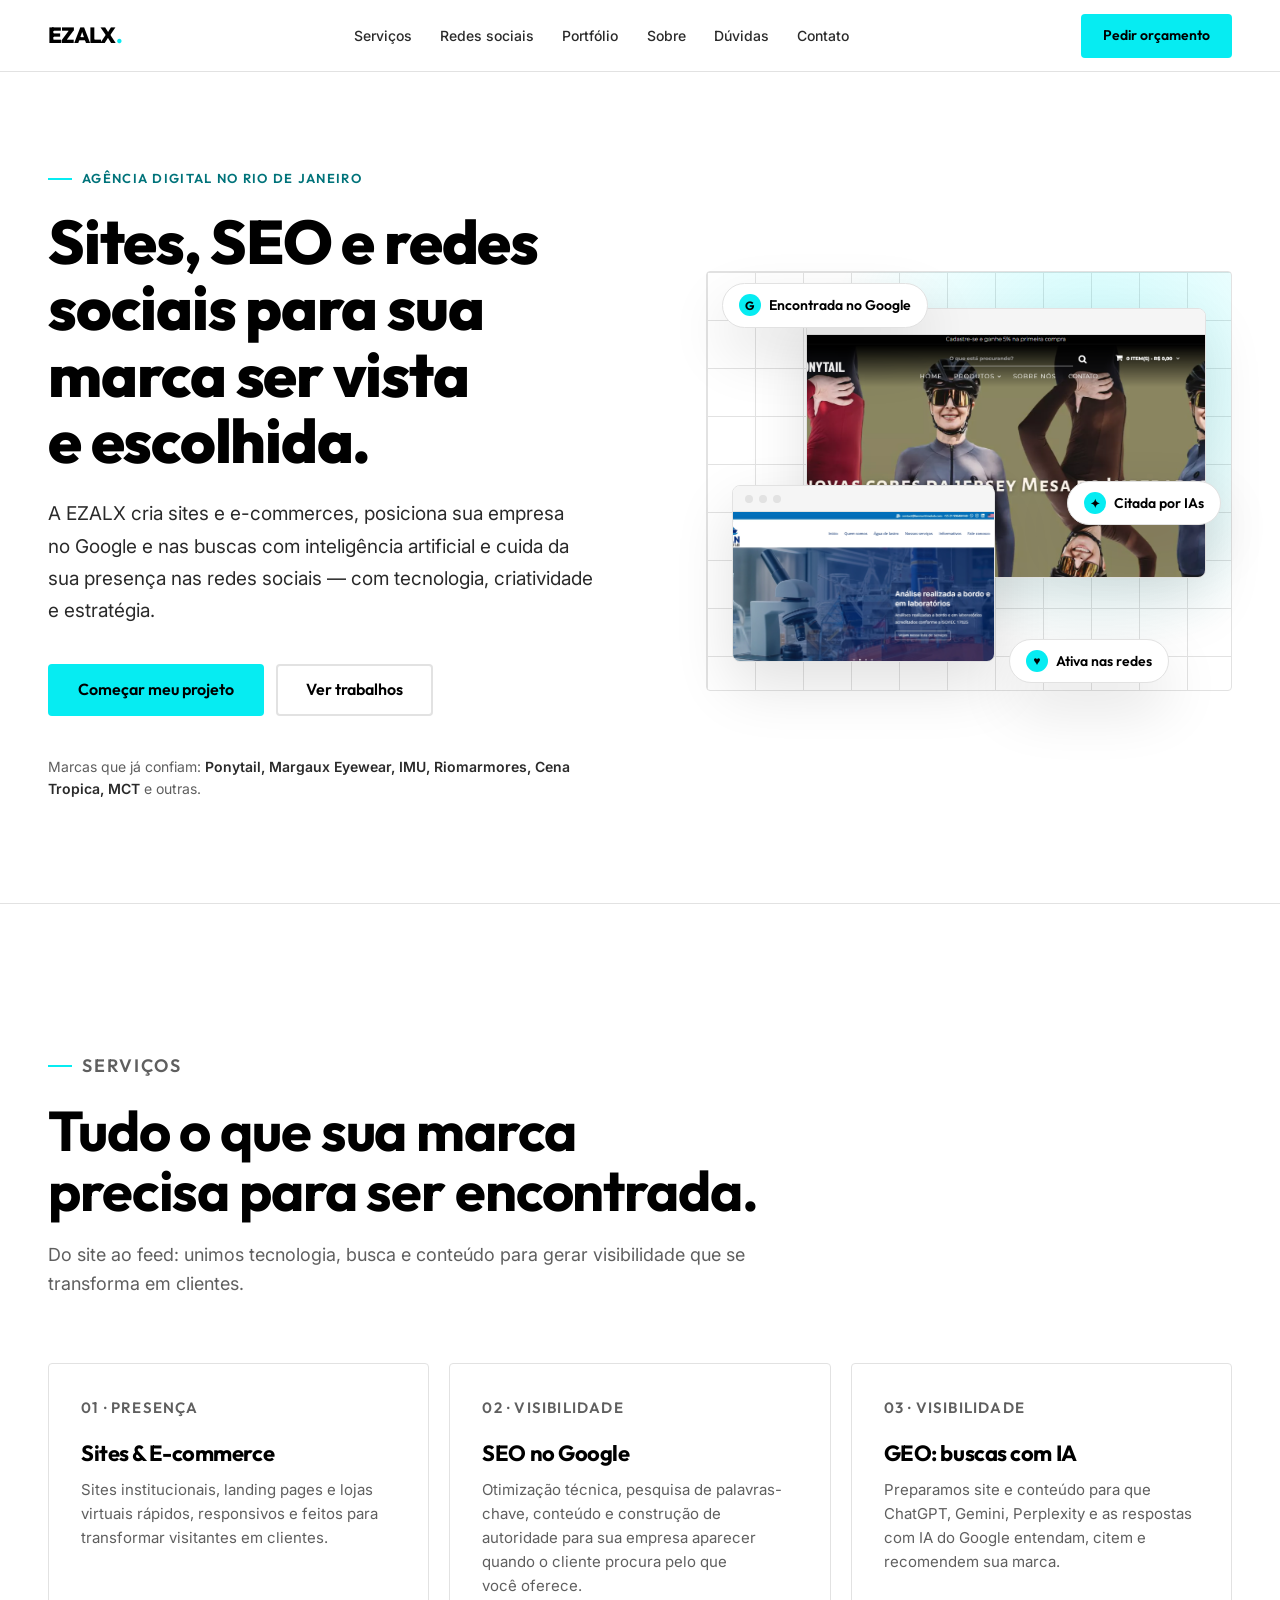
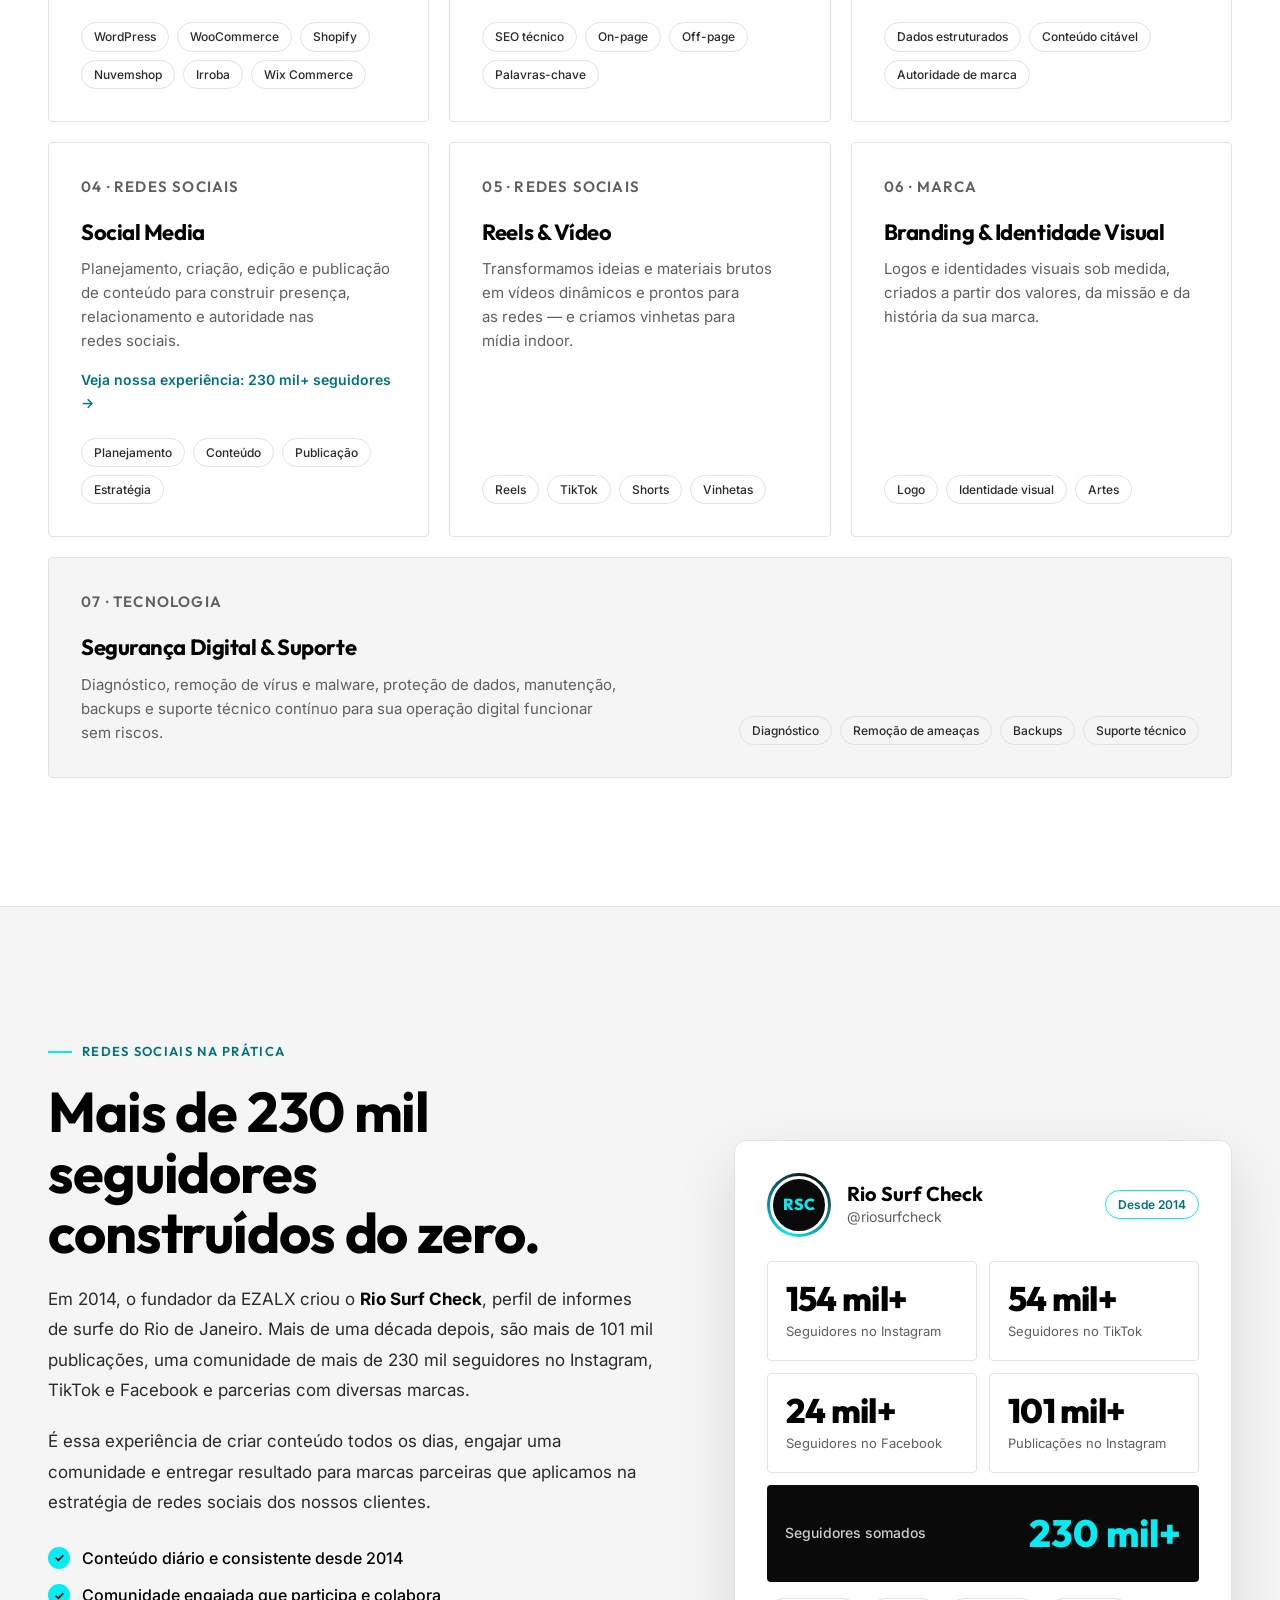
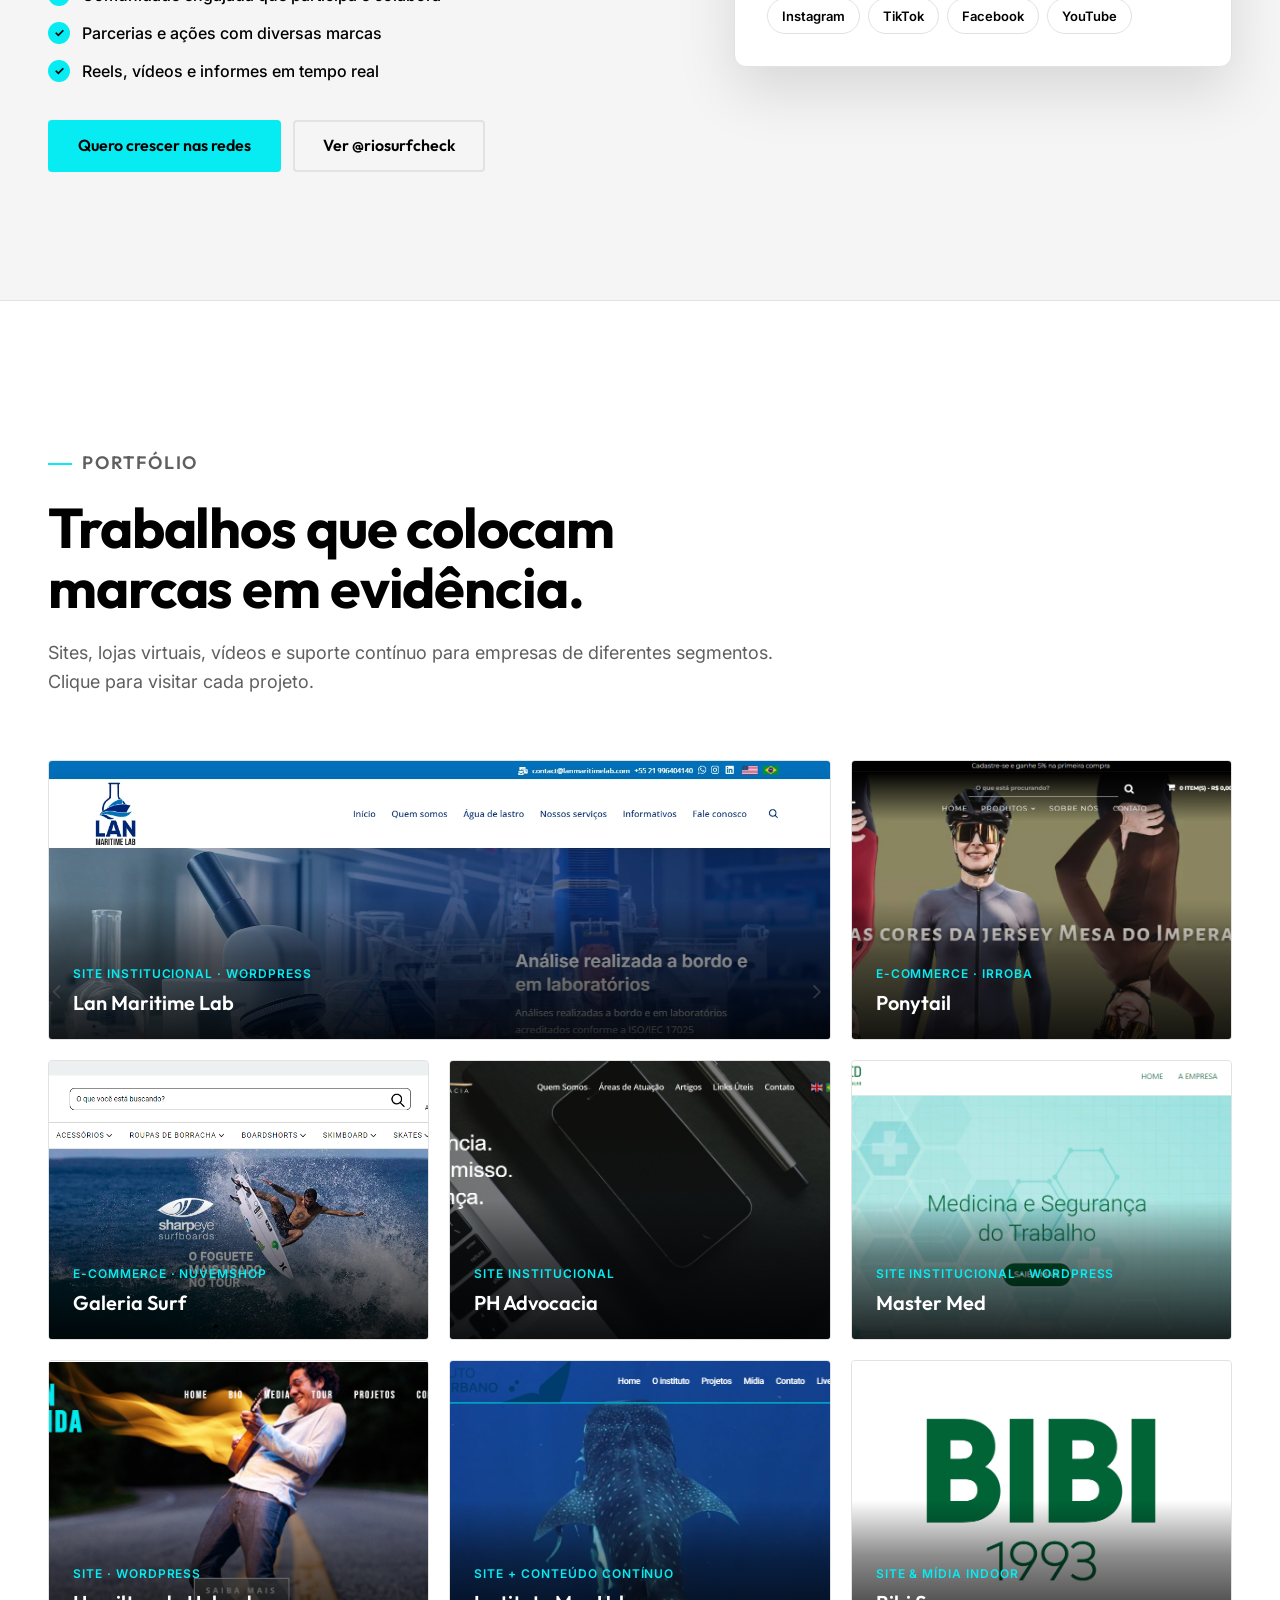
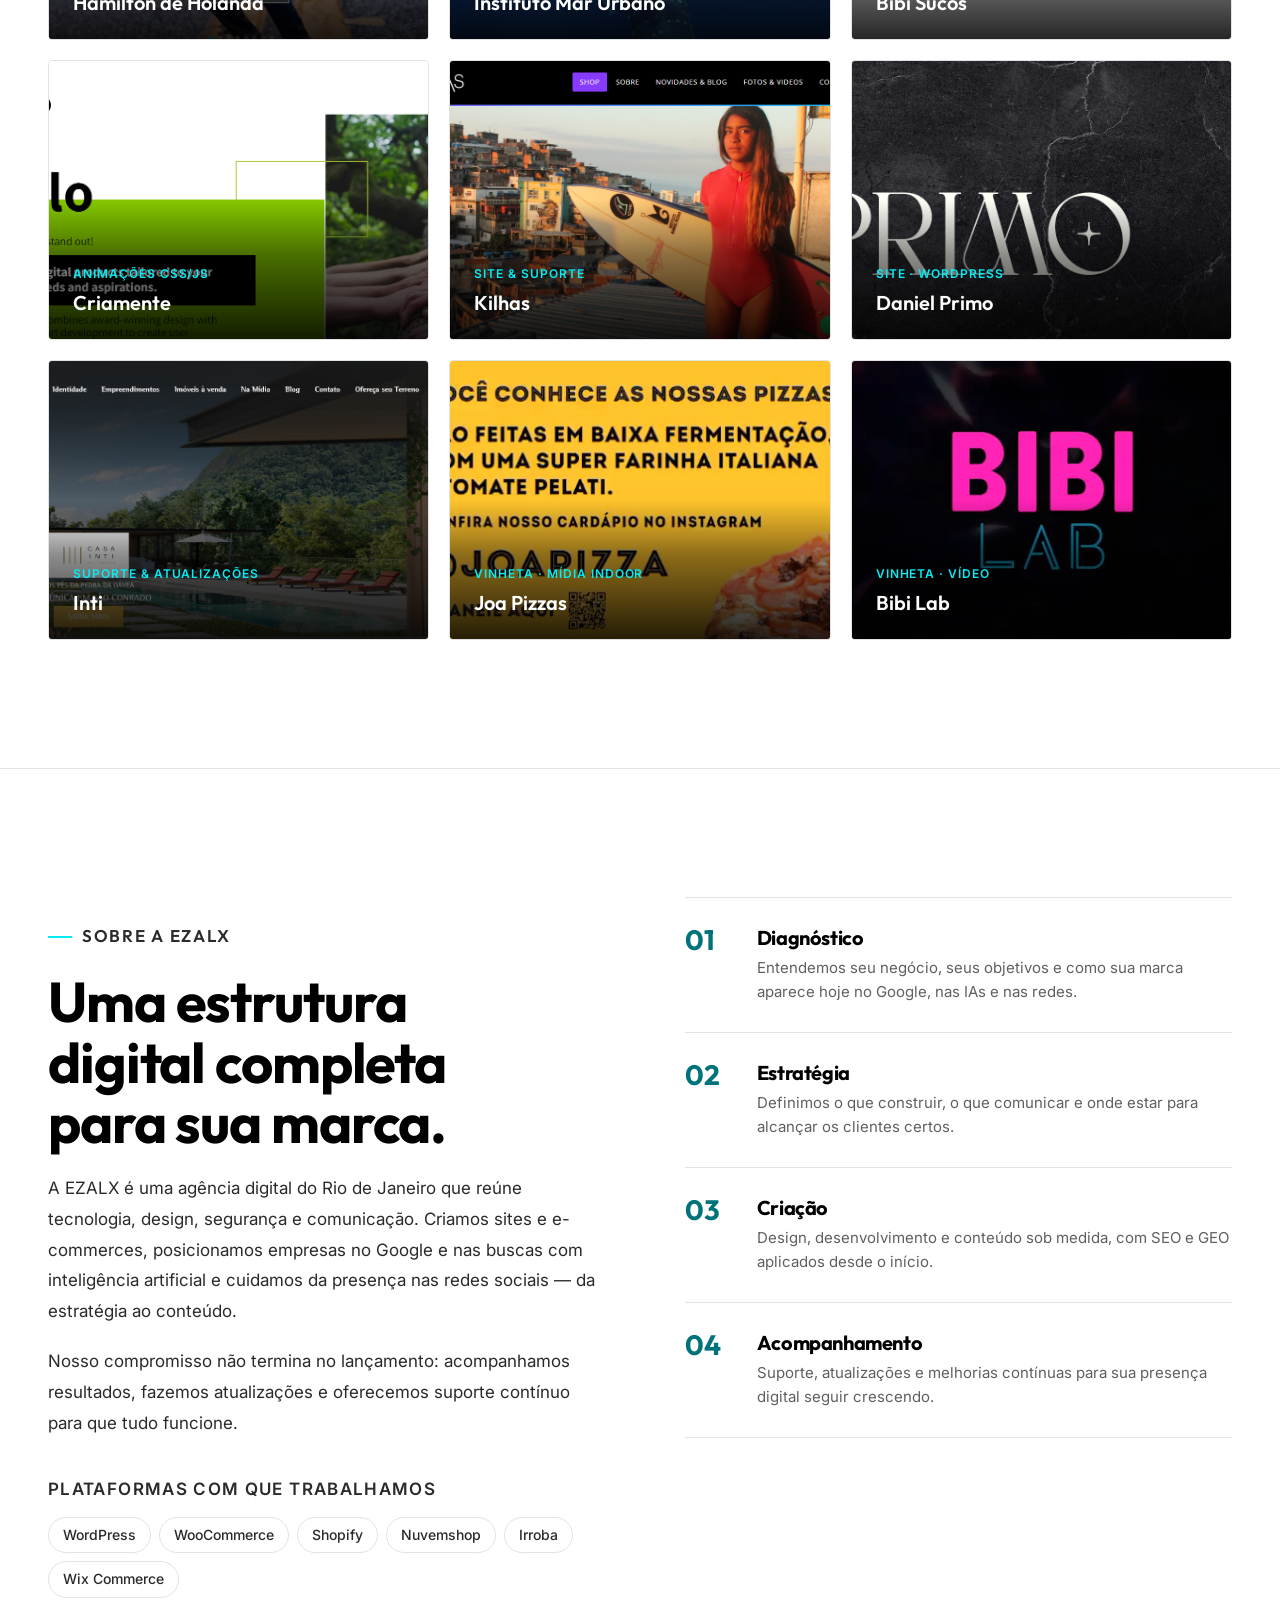
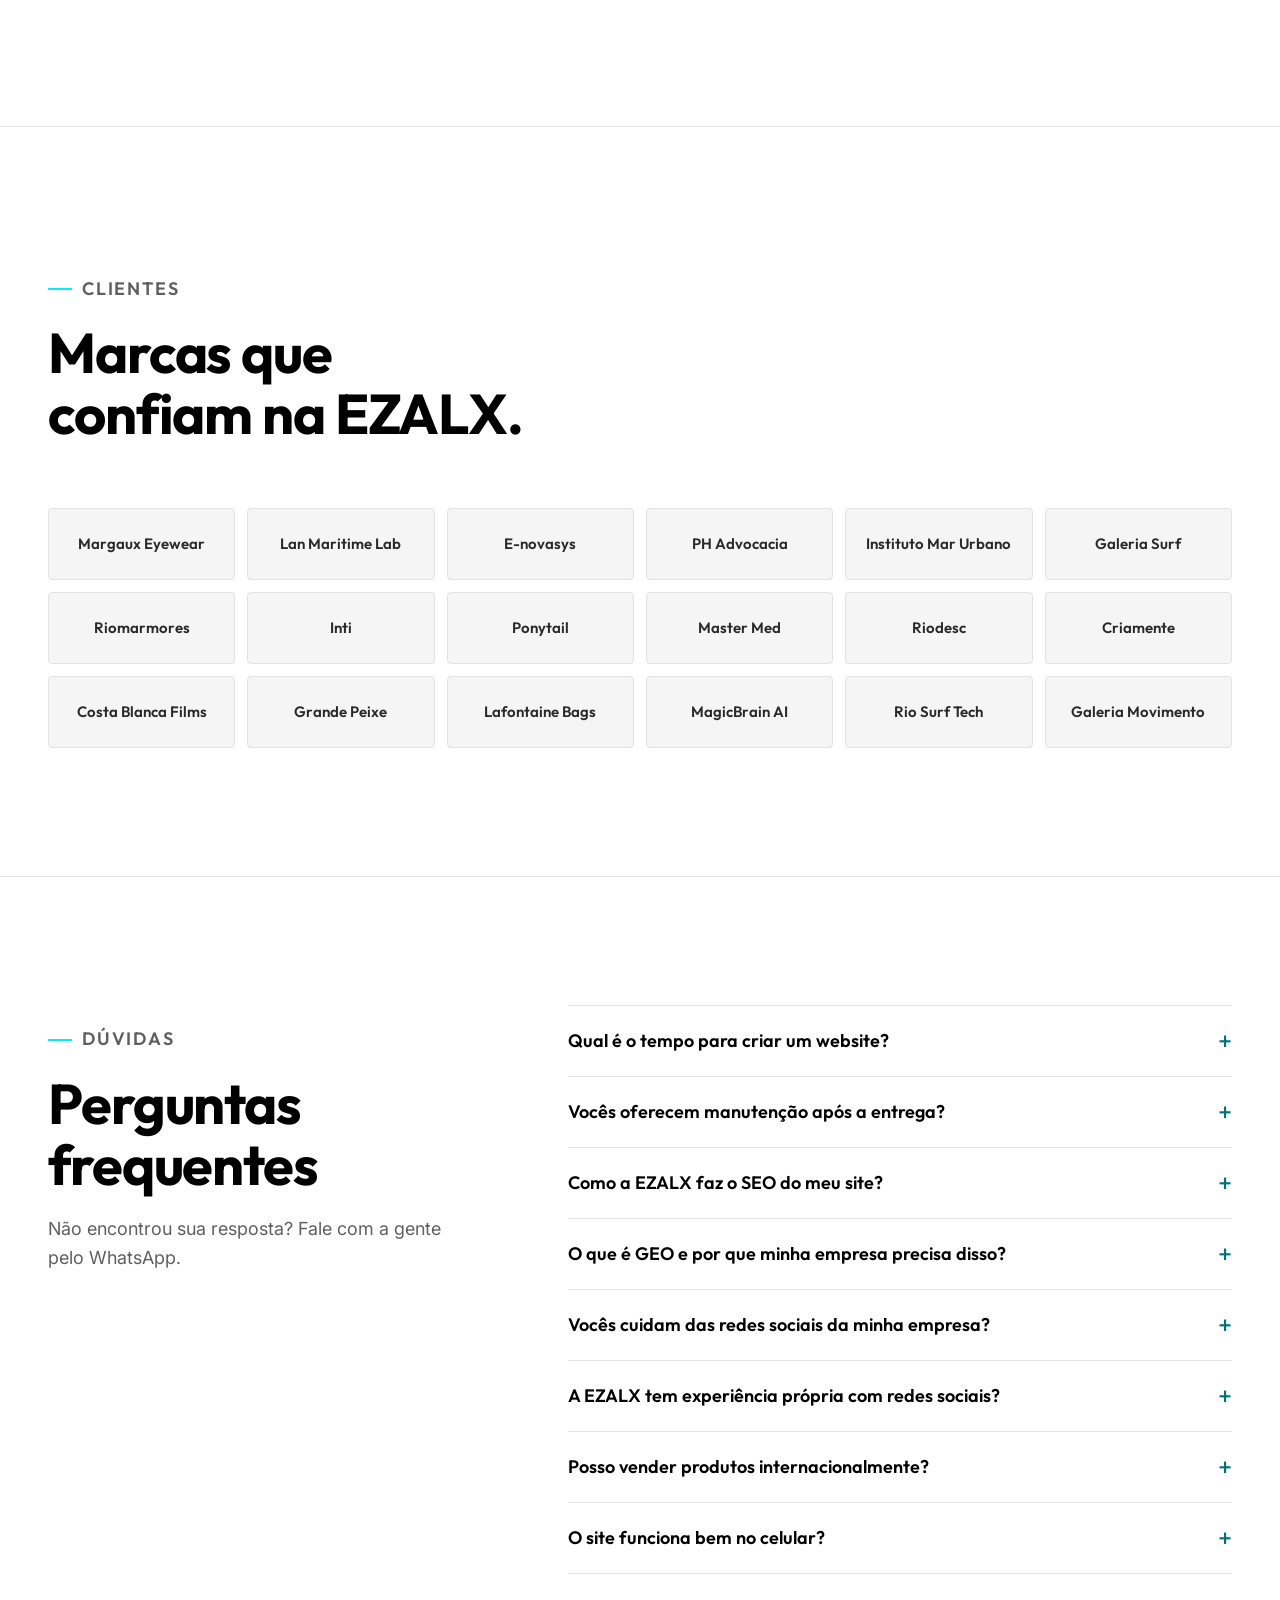
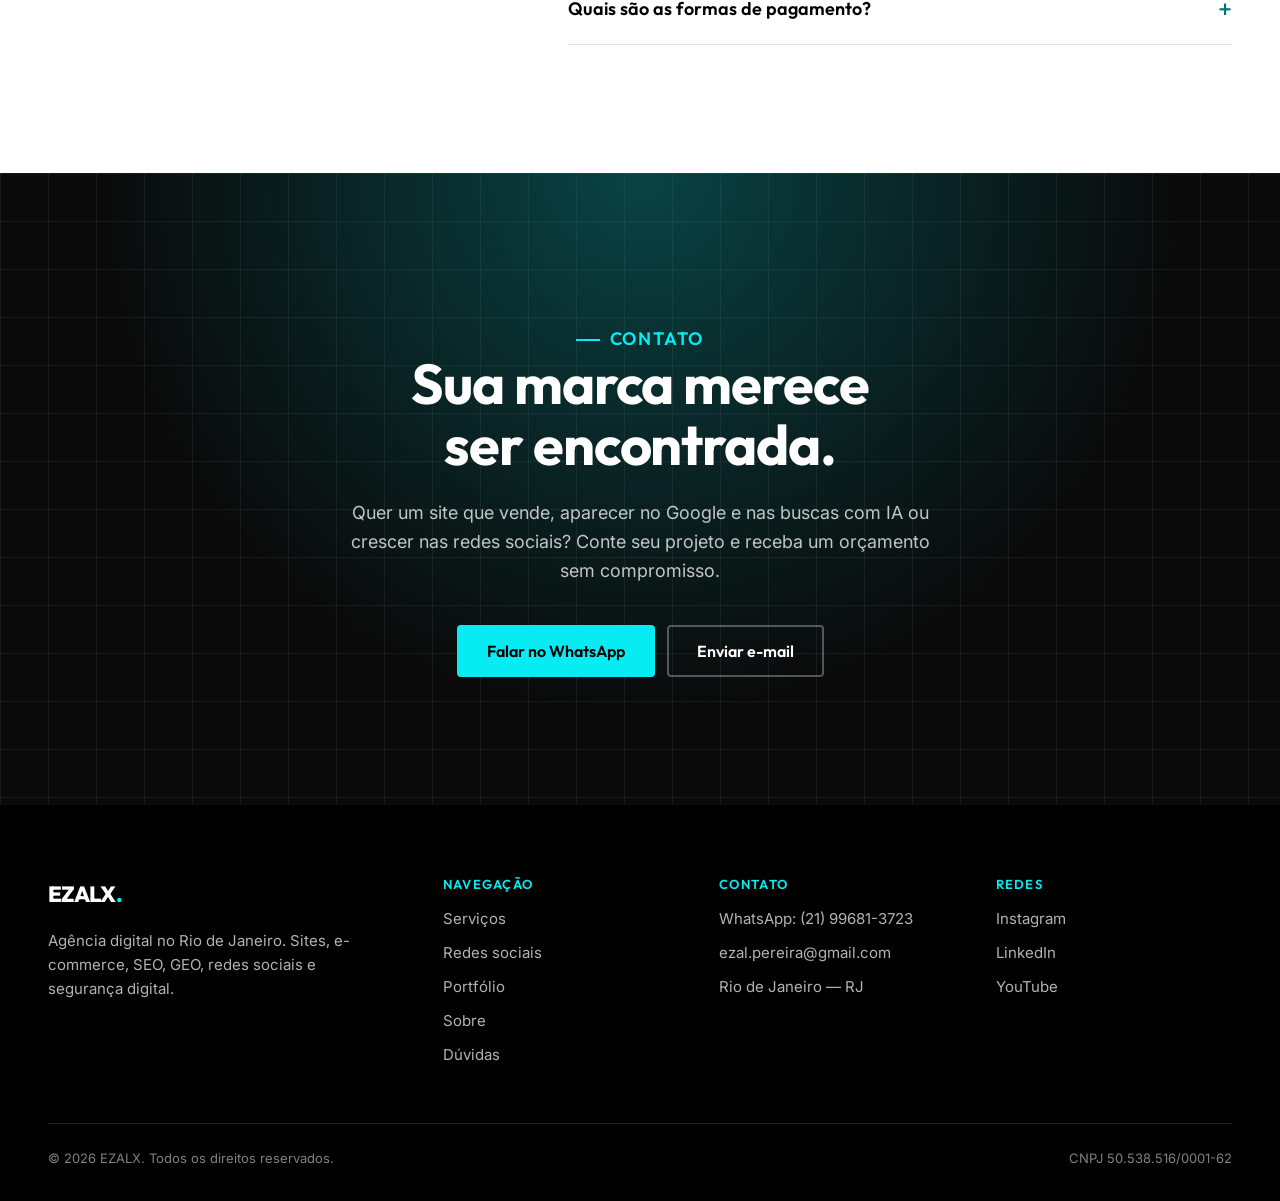
==== index.html @ 8a63b48e "Atualizar marcas em destaque no hero Co-Authored-By: Claude Opus 5.5 <noreply@anthropic.com>" ====
<!DOCTYPE html>
<html lang="pt-BR">
<head>
    <meta charset="UTF-8">
    <meta name="viewport" content="width=device-width, initial-scale=1.0, viewport-fit=cover">
    <meta name="format-detection" content="telephone=no">

    <!-- SEO -->
    <title>EZALX | Sites, SEO, GEO e Redes Sociais no Rio de Janeiro</title>
    <meta name="description" content="Agência digital no Rio de Janeiro: criação de sites e e-commerces, SEO no Google, GEO para buscas com IA, gestão de redes sociais e Reels. Peça um orçamento.">
    <meta name="author" content="EZALX">
    <meta name="robots" content="index, follow, max-image-preview:large, max-snippet:-1, max-video-preview:-1">
    <meta name="google-site-verification" content="6mnoq4SMfIGc9_Ad-mjVzcxsLZ_Y26KEUKKZuFEekvA">
    <link rel="canonical" href="https://ezalx.netlify.app/">

    <!-- OPEN GRAPH -->
    <meta property="og:type" content="website">
    <meta property="og:url" content="https://ezalx.netlify.app/">
    <meta property="og:title" content="EZALX — Sites, SEO, GEO e Redes Sociais">
    <meta property="og:description" content="Sites e e-commerces, SEO, GEO para buscas com IA e gestão de redes sociais. Agência digital no Rio de Janeiro.">
    <meta property="og:locale" content="pt_BR">
    <meta property="og:site_name" content="EZALX">
    <meta property="og:image" content="https://ezalx.netlify.app/og-image.png">
    <meta property="og:image:width" content="1200">
    <meta property="og:image:height" content="630">
    <meta property="og:image:alt" content="EZALX — Sites, SEO, GEO e Redes Sociais">

    <!-- TWITTER CARD -->
    <meta name="twitter:card" content="summary_large_image">
    <meta name="twitter:title" content="EZALX — Sites, SEO, GEO e Redes Sociais">
    <meta name="twitter:description" content="Sites e e-commerces, SEO, GEO para buscas com IA e gestão de redes sociais.">
    <meta name="twitter:image" content="https://ezalx.netlify.app/og-image.png">

    <!-- FONTS -->
    <link rel="preconnect" href="https://fonts.googleapis.com">
    <link rel="preconnect" href="https://fonts.gstatic.com" crossorigin>
    <link rel="preconnect" href="https://www.googletagmanager.com">
    <link rel="stylesheet" href="https://fonts.googleapis.com/css2?family=Outfit:wght@500;600;700;800&family=Inter:wght@400;500;600&display=swap">

    <!-- FAVICON -->
    <link rel="icon" href="ezalx.png" type="image/png">
    <link rel="apple-touch-icon" href="ezalx.png">
    <meta name="theme-color" content="#06ECF2">

    <!-- GOOGLE ANALYTICS -->
    <script async src="https://www.googletagmanager.com/gtag/js?id=G-WHY3TFZZZW"></script>
    <script>
      window.dataLayer = window.dataLayer || [];
      function gtag(){dataLayer.push(arguments);}
      gtag('js', new Date());
      gtag('config', 'G-WHY3TFZZZW');
    </script>

    <!-- SCHEMA.ORG -->
    <script type="application/ld+json">
    {
        "@context": "https://schema.org",
        "@graph": [
            {
                "@type": "ProfessionalService",
                "@id": "https://ezalx.netlify.app/#business",
                "name": "EZALX",
                "description": "Agência digital no Rio de Janeiro especializada em criação de sites e e-commerces, SEO, GEO (otimização para buscas com inteligência artificial), gestão de redes sociais, produção de Reels e vídeos, branding e segurança digital.",
                "url": "https://ezalx.netlify.app/",
                "logo": {
                    "@type": "ImageObject",
                    "url": "https://ezalx.netlify.app/ezalx.png",
                    "width": 600,
                    "height": 600
                },
                "image": "https://ezalx.netlify.app/og-image.png",
                "telephone": "+55-21-99681-3723",
                "email": "ezal.pereira@gmail.com",
                "taxID": "50.538.516/0001-62",
                "priceRange": "$$",
                "address": {
                    "@type": "PostalAddress",
                    "addressLocality": "Rio de Janeiro",
                    "addressRegion": "RJ",
                    "addressCountry": "BR"
                },
                "areaServed": [
                    { "@type": "City", "name": "Rio de Janeiro" },
                    { "@type": "Country", "name": "Brasil" }
                ],
                "contactPoint": {
                    "@type": "ContactPoint",
                    "contactType": "sales",
                    "telephone": "+55-21-99681-3723",
                    "email": "ezal.pereira@gmail.com",
                    "availableLanguage": ["Portuguese"]
                },
                "sameAs": [
                    "https://www.instagram.com/ezalx/",
                    "https://www.linkedin.com/in/ezalx-aumumana/",
                    "https://www.youtube.com/@ezalx"
                ],
                "knowsAbout": [
                    "Criação de sites",
                    "E-commerce",
                    "SEO",
                    "GEO (Generative Engine Optimization)",
                    "Gestão de redes sociais",
                    "Produção de Reels e vídeos",
                    "Criação de comunidades nas redes sociais",
                    "Parcerias com marcas",
                    "Branding e identidade visual",
                    "Segurança digital",
                    "WordPress",
                    "WooCommerce",
                    "Shopify",
                    "Nuvemshop",
                    "Irroba",
                    "Wix Commerce"
                ],
                "hasOfferCatalog": {
                    "@type": "OfferCatalog",
                    "name": "Serviços EZALX",
                    "itemListElement": [
                        { "@type": "Offer", "itemOffered": { "@type": "Service", "name": "Criação de sites e e-commerce", "description": "Sites institucionais, landing pages e lojas virtuais em WordPress, WooCommerce, Shopify, Nuvemshop, Irroba e Wix Commerce." } },
                        { "@type": "Offer", "itemOffered": { "@type": "Service", "name": "SEO", "description": "Otimização técnica, pesquisa de palavras-chave, conteúdo e construção de autoridade para aparecer no Google." } },
                        { "@type": "Offer", "itemOffered": { "@type": "Service", "name": "GEO — otimização para buscas com IA", "description": "Site, dados estruturados e conteúdo preparados para que ChatGPT, Gemini, Perplexity e as respostas com IA do Google entendam, citem e recomendem a marca." } },
                        { "@type": "Offer", "itemOffered": { "@type": "Service", "name": "Gestão de redes sociais", "description": "Planejamento, criação, edição e publicação de conteúdo e estratégia digital para redes sociais." } },
                        { "@type": "Offer", "itemOffered": { "@type": "Service", "name": "Reels e vídeo", "description": "Edição de vídeos para Reels, TikTok e Shorts e vinhetas para mídia indoor." } },
                        { "@type": "Offer", "itemOffered": { "@type": "Service", "name": "Branding e identidade visual", "description": "Criação de logos e identidades visuais sob medida." } },
                        { "@type": "Offer", "itemOffered": { "@type": "Service", "name": "Segurança digital e suporte", "description": "Diagnóstico, remoção de vírus e malware, proteção de dados, manutenção, backups e suporte técnico." } }
                    ]
                }
            },
            {
                "@type": "WebSite",
                "@id": "https://ezalx.netlify.app/#website",
                "url": "https://ezalx.netlify.app/",
                "name": "EZALX",
                "inLanguage": "pt-BR",
                "publisher": { "@id": "https://ezalx.netlify.app/#business" }
            },
            {
                "@type": "WebPage",
                "@id": "https://ezalx.netlify.app/#webpage",
                "url": "https://ezalx.netlify.app/",
                "name": "EZALX | Sites, SEO, GEO e Redes Sociais no Rio de Janeiro",
                "inLanguage": "pt-BR",
                "isPartOf": { "@id": "https://ezalx.netlify.app/#website" },
                "about": { "@id": "https://ezalx.netlify.app/#business" },
                "dateModified": "2026-09-28"
            },
            {
                "@type": "FAQPage",
                "@id": "https://ezalx.netlify.app/#faq",
                "mainEntity": [
                    { "@type": "Question", "name": "Qual é o tempo para criar um website?", "acceptedAnswer": { "@type": "Answer", "text": "O tempo varia de acordo com a complexidade do projeto. Websites simples levam de 15 a 30 dias e e-commerces podem levar de 30 a 60 dias. Fazemos estimativas personalizadas após analisar o seu projeto." } },
                    { "@type": "Question", "name": "Vocês oferecem manutenção após a entrega?", "acceptedAnswer": { "@type": "Answer", "text": "Sim. Oferecemos planos de manutenção mensal que incluem atualizações, backups, segurança e suporte técnico contínuo para garantir que seu site funcione perfeitamente." } },
                    { "@type": "Question", "name": "Como a EZALX faz o SEO do meu site?", "acceptedAnswer": { "@type": "Answer", "text": "Implementamos SEO on-page completo: meta tags, estrutura de títulos, URLs amigáveis, sitemap, dados estruturados (schema) e otimização de velocidade. Também fazemos pesquisa de palavras-chave, construção de autoridade e consultoria de SEO técnico." } },
                    { "@type": "Question", "name": "O que é GEO e por que minha empresa precisa disso?", "acceptedAnswer": { "@type": "Answer", "text": "GEO (Generative Engine Optimization) é a otimização para buscas feitas com inteligência artificial, como ChatGPT, Gemini, Perplexity e as respostas com IA do Google. Cada vez mais pessoas pedem recomendações a essas ferramentas. O GEO organiza o site, os dados estruturados e o conteúdo da sua marca para que ela seja entendida, citada e recomendada nessas respostas." } },
                    { "@type": "Question", "name": "Vocês cuidam das redes sociais da minha empresa?", "acceptedAnswer": { "@type": "Answer", "text": "Sim. Fazemos planejamento, criação de conteúdo, edição de Reels e vídeos, publicação e estratégia digital para construir presença, relacionamento e autoridade nas redes sociais." } },
                    { "@type": "Question", "name": "A EZALX tem experiência própria com redes sociais?", "acceptedAnswer": { "@type": "Answer", "text": "Sim. O fundador da EZALX criou em 2014 o Rio Surf Check (@riosurfcheck), perfil de informes de surfe do Rio de Janeiro com mais de 154 mil seguidores no Instagram, 54 mil no TikTok e 24 mil no Facebook, que faz parcerias com diversas marcas. Essa experiência prática é aplicada na estratégia de redes sociais dos nossos clientes." } },
                    { "@type": "Question", "name": "Posso vender produtos internacionalmente?", "acceptedAnswer": { "@type": "Answer", "text": "Sim. Desenvolvemos e-commerces com suporte a várias moedas, vários idiomas e integração com gateways internacionais de pagamento." } },
                    { "@type": "Question", "name": "O site funciona bem no celular?", "acceptedAnswer": { "@type": "Answer", "text": "Sim, 100% responsivo. Todos os projetos são desenvolvidos pensando primeiro no celular e funcionam em qualquer dispositivo." } },
                    { "@type": "Question", "name": "Quais são as formas de pagamento?", "acceptedAnswer": { "@type": "Answer", "text": "Aceitamos cartão de crédito, transferência bancária e PIX. Também oferecemos parcelamento em até 12 vezes sem juros para projetos maiores." } }
                ]
            }
        ]
    }
    </script>

    <style>
        /* === TOKENS === */
        :root {
            --bg: #ffffff;
            --fg: #000000;
            --text-2: #2a2a2a;
            --muted: #5f5f5f;
            --surface: #f5f5f5;
            --border: #e2e2e2;
            --accent: #06ECF2;
            --accent-text: #00737A;
            --nav-bg: rgba(255, 255, 255, 0.92);
            --shadow: 0 24px 60px rgba(0, 0, 0, 0.12);

            --font-display: 'Outfit', -apple-system, BlinkMacSystemFont, 'Segoe UI', sans-serif;
            --font-body: 'Inter', -apple-system, BlinkMacSystemFont, 'Segoe UI', sans-serif;

            --gutter: clamp(16px, 4vw, 48px);
            --nav-h: 72px;
            --section-y: clamp(72px, 10vw, 128px);
            --radius: 4px;
            --ease: cubic-bezier(0.4, 0, 0.2, 1);
        }

        @media (prefers-color-scheme: dark) {
            :root:not([data-theme="light"]) {
                --bg: #0a0a0a;
                --fg: #ffffff;
                --text-2: #e8e8e8;
                --muted: #a3a3a3;
                --surface: #141414;
                --border: #2a2a2a;
                --accent-text: #06ECF2;
                --nav-bg: rgba(10, 10, 10, 0.9);
                --shadow: 0 24px 60px rgba(0, 0, 0, 0.5);
                color-scheme: dark;
            }
        }

        :root[data-theme="dark"] {
            --bg: #0a0a0a;
            --fg: #ffffff;
            --text-2: #e8e8e8;
            --muted: #a3a3a3;
            --surface: #141414;
            --border: #2a2a2a;
            --accent-text: #06ECF2;
            --nav-bg: rgba(10, 10, 10, 0.9);
            --shadow: 0 24px 60px rgba(0, 0, 0, 0.5);
            color-scheme: dark;
        }

        /* === BASE === */
        *, *::before, *::after { margin: 0; padding: 0; box-sizing: border-box; }

        html {
            scroll-behavior: smooth;
            scroll-padding-top: var(--nav-h);
            -webkit-font-smoothing: antialiased;
            -moz-osx-font-smoothing: grayscale;
            -webkit-text-size-adjust: 100%;
        }

        html, body { overflow-x: clip; }

        body {
            font-family: var(--font-body);
            font-size: 16px;
            line-height: 1.6;
            background: var(--bg);
            color: var(--fg);
        }

        img { max-width: 100%; display: block; }

        a { color: inherit; text-decoration: none; transition: color 0.2s var(--ease), border-color 0.2s var(--ease); }

        :focus-visible { outline: 2px solid var(--accent); outline-offset: 3px; }

        h1, h2, h3 {
            font-family: var(--font-display);
            font-weight: 700;
            line-height: 1.08;
            text-wrap: balance;
            letter-spacing: -0.02em;
        }

        h1 { font-size: clamp(38px, 4.8vw, 66px); font-weight: 800; }
        h2 { font-size: clamp(32px, 4.4vw, 56px); }
        h3 { font-size: 22px; line-height: 1.2; }

        p { text-wrap: pretty; }

        .container { width: min(1280px, 100% - 2 * var(--gutter)); margin-inline: auto; }

        .section { padding-block: var(--section-y); border-top: 1px solid var(--border); }

        .section-head { max-width: 760px; margin-bottom: clamp(40px, 6vw, 64px); }
        .section-head p { margin-top: 20px; font-size: 18px; color: var(--muted); }

        .eyebrow {
            display: inline-flex;
            align-items: center;
            gap: 10px;
            margin-bottom: 20px;
            font-family: var(--font-display);
            font-size: 13px;
            font-weight: 600;
            letter-spacing: 0.1em;
            text-transform: uppercase;
            color: var(--accent-text);
        }

        .eyebrow::before { content: ''; width: 24px; height: 2px; background: var(--accent); }

        .skip-link {
            position: absolute;
            top: -100px;
            left: 16px;
            z-index: 200;
            padding: 12px 16px;
            background: var(--accent);
            color: #000;
            font-weight: 600;
        }

        .skip-link:focus { top: 16px; }

        /* === BUTTONS === */
        .btn {
            display: inline-flex;
            align-items: center;
            justify-content: center;
            gap: 10px;
            min-height: 52px;
            padding: 0 28px;
            border: 2px solid transparent;
            border-radius: var(--radius);
            font-family: var(--font-display);
            font-size: 16px;
            font-weight: 600;
            white-space: nowrap;
            cursor: pointer;
            transition: transform 0.25s var(--ease), box-shadow 0.25s var(--ease), border-color 0.25s var(--ease), color 0.25s var(--ease);
        }

        .btn-primary { background: var(--accent); color: #000; }
        .btn-primary:hover { transform: translateY(-2px); box-shadow: 0 12px 32px rgba(6, 236, 242, 0.35); }

        .btn-ghost { border-color: var(--border); color: var(--fg); }
        .btn-ghost:hover { border-color: var(--accent); color: var(--accent-text); }

        .btn-light { border-color: rgba(255, 255, 255, 0.3); color: #fff; }
        .btn-light:hover { border-color: var(--accent); color: var(--accent); }

        .btn-sm { min-height: 44px; padding: 0 20px; font-size: 14px; }

        /* === NAV === */
        .site-nav {
            position: fixed;
            inset: 0 0 auto 0;
            height: var(--nav-h);
            z-index: 100;
            background: var(--nav-bg);
            backdrop-filter: blur(12px);
            -webkit-backdrop-filter: blur(12px);
            border-bottom: 1px solid var(--border);
        }

        .site-nav .container {
            height: 100%;
            display: flex;
            align-items: center;
            justify-content: space-between;
            gap: 24px;
        }

        .logo {
            font-family: var(--font-display);
            font-size: 22px;
            font-weight: 800;
            letter-spacing: -0.03em;
            color: var(--fg);
        }

        .logo span { color: var(--accent); }

        .nav-menu { display: flex; align-items: center; gap: clamp(18px, 2.2vw, 32px); list-style: none; }

        .nav-menu a { font-size: 14px; font-weight: 500; color: var(--text-2); position: relative; }

        .nav-menu a::after {
            content: '';
            position: absolute;
            left: 0;
            bottom: -6px;
            width: 0;
            height: 2px;
            background: var(--accent);
            transition: width 0.25s var(--ease);
        }

        .nav-menu a:hover { color: var(--fg); }
        .nav-menu a:hover::after { width: 100%; }

        .nav-actions { display: flex; align-items: center; gap: 8px; }

        .nav-toggle {
            display: none;
            width: 44px;
            height: 44px;
            align-items: center;
            justify-content: center;
            background: none;
            border: 1px solid var(--border);
            border-radius: var(--radius);
            color: var(--fg);
            cursor: pointer;
        }

        .nav-toggle svg { width: 20px; height: 20px; }

        @media (max-width: 860px) {
            .nav-toggle { display: inline-flex; }

            .nav-menu {
                display: none;
                position: absolute;
                top: var(--nav-h);
                left: 0;
                right: 0;
                flex-direction: column;
                align-items: stretch;
                gap: 0;
                padding: 8px var(--gutter) 24px;
                background: var(--bg);
                border-bottom: 1px solid var(--border);
                box-shadow: var(--shadow);
            }

            .nav-menu.is-open { display: flex; }
            .nav-menu a { display: block; padding: 16px 0; font-size: 17px; border-bottom: 1px solid var(--border); }
            .nav-menu a::after { display: none; }
        }

        /* === HERO === */
        .hero {
            padding-top: calc(var(--nav-h) + clamp(40px, 7vw, 96px));
            padding-bottom: clamp(64px, 8vw, 112px);
            display: grid;
            grid-template-columns: 1.05fr 0.95fr;
            gap: clamp(40px, 6vw, 80px);
            align-items: center;
        }

        .hero-lead {
            margin-top: 24px;
            max-width: 560px;
            font-size: clamp(17px, 1.6vw, 19px);
            line-height: 1.7;
            color: var(--text-2);
        }

        .hero-cta { display: flex; flex-wrap: wrap; gap: 12px; margin-top: 36px; }

        .hero-proof { margin-top: 40px; font-size: 14px; color: var(--muted); }
        .hero-proof strong { color: var(--text-2); font-weight: 600; }

        .hero-visual { position: relative; aspect-ratio: 5 / 4; }

        .hero-visual::before {
            content: '';
            position: absolute;
            inset: 0;
            border: 1px solid var(--border);
            border-radius: var(--radius);
            background-image:
                radial-gradient(circle at 75% 25%, rgba(6, 236, 242, 0.22), transparent 55%),
                linear-gradient(var(--border) 1px, transparent 1px),
                linear-gradient(90deg, var(--border) 1px, transparent 1px);
            background-size: 100% 100%, 48px 48px, 48px 48px;
        }

        .browser {
            position: absolute;
            display: flex;
            flex-direction: column;
            overflow: hidden;
            background: var(--bg);
            border: 1px solid var(--border);
            border-radius: 8px;
            box-shadow: var(--shadow);
        }

        .browser-bar {
            flex: none;
            display: flex;
            gap: 6px;
            align-items: center;
            height: 26px;
            padding: 0 12px;
            background: var(--surface);
            border-bottom: 1px solid var(--border);
        }

        .browser-bar i { width: 8px; height: 8px; border-radius: 50%; background: var(--border); }

        .browser img { flex: 1; width: 100%; min-height: 0; object-fit: cover; object-position: top center; }

        .browser--main { top: 9%; right: 5%; width: 76%; height: 64%; }
        .browser--alt { bottom: 7%; left: 5%; width: 50%; height: 42%; }

        .badge {
            position: absolute;
            display: flex;
            align-items: center;
            gap: 8px;
            padding: 10px 16px;
            background: var(--bg);
            border: 1px solid var(--border);
            border-radius: 999px;
            box-shadow: var(--shadow);
            font-family: var(--font-display);
            font-size: 14px;
            font-weight: 600;
            white-space: nowrap;
            animation: float 6s ease-in-out infinite;
        }

        .badge b { display: grid; place-items: center; width: 22px; height: 22px; border-radius: 50%; background: var(--accent); color: #000; font-size: 12px; }

        .badge--1 { top: 3%; left: 3%; }
        .badge--2 { top: 50%; right: 2%; animation-delay: -2s; }
        .badge--3 { bottom: 2%; right: 12%; animation-delay: -4s; }

        @keyframes float {
            0%, 100% { transform: translateY(0); }
            50% { transform: translateY(-8px); }
        }

        @media (max-width: 960px) {
            .hero { grid-template-columns: 1fr; }
            .hero-visual { aspect-ratio: 4 / 3; }
        }

        @media (max-width: 520px) {
            .badge { padding: 7px 12px; font-size: 12px; }
            .badge b { width: 18px; height: 18px; font-size: 10px; }
            .browser-bar { height: 18px; }
            .browser-bar i { width: 6px; height: 6px; }
        }

        /* === SERVICES === */
        .services-grid { display: grid; grid-template-columns: repeat(3, 1fr); gap: 20px; }

        .service {
            display: flex;
            flex-direction: column;
            padding: 32px;
            background: var(--bg);
            border: 1px solid var(--border);
            border-radius: var(--radius);
            transition: border-color 0.25s var(--ease), transform 0.25s var(--ease);
        }

        .service:hover { border-color: var(--accent); transform: translateY(-4px); }

        .service-kicker {
            margin-bottom: 20px;
            font-family: var(--font-display);
            font-size: 13px;
            font-weight: 600;
            letter-spacing: 0.08em;
            text-transform: uppercase;
            color: var(--accent-text);
        }

        .service h3 { margin-bottom: 12px; }
        .service p { color: var(--muted); font-size: 15px; }

        .tags { display: flex; flex-wrap: wrap; gap: 8px; margin-top: auto; padding-top: 24px; list-style: none; }

        .tags li {
            padding: 4px 12px;
            border: 1px solid var(--border);
            border-radius: 999px;
            font-size: 12px;
            font-weight: 500;
            color: var(--text-2);
        }

        .service--wide {
            grid-column: 1 / -1;
            display: grid;
            grid-template-columns: 1fr 1fr;
            gap: 16px 48px;
            align-items: end;
            background: var(--surface);
        }

        .service--wide .tags { margin-top: 0; padding-top: 0; justify-content: flex-end; }

        @media (max-width: 1024px) {
            .services-grid { grid-template-columns: repeat(2, 1fr); }
        }

        @media (max-width: 640px) {
            .services-grid { grid-template-columns: 1fr; }
            .service { padding: 24px; }
            .service--wide { grid-template-columns: 1fr; }
            .service--wide .tags { justify-content: flex-start; padding-top: 8px; }
        }

        .service-link {
            display: inline-block;
            margin-top: 16px;
            font-size: 14px;
            font-weight: 600;
            color: var(--accent-text);
        }

        .service-link:hover { text-decoration: underline; }

        /* === SOCIAL MEDIA === */
        .social { background: var(--surface); }

        .social-grid { display: grid; grid-template-columns: 1.1fr 0.9fr; gap: clamp(40px, 6vw, 88px); align-items: center; }

        .social-text > p:not(.eyebrow) { margin-top: 20px; font-size: 17px; line-height: 1.8; color: var(--text-2); }
        .social-text strong { color: var(--fg); }

        .checks { display: grid; gap: 12px; margin-top: 28px; list-style: none; }

        .checks li { display: flex; gap: 12px; align-items: flex-start; font-weight: 500; }

        .checks li::before {
            content: '✓';
            flex: none;
            display: grid;
            place-items: center;
            width: 22px;
            height: 22px;
            margin-top: 1px;
            border-radius: 50%;
            background: var(--accent);
            color: #000;
            font-size: 12px;
            font-weight: 700;
        }

        .profile-card {
            padding: clamp(20px, 3vw, 32px);
            background: var(--bg);
            border: 1px solid var(--border);
            border-radius: 12px;
            box-shadow: var(--shadow);
        }

        .profile-head { display: flex; align-items: center; gap: 16px; }

        .avatar {
            flex: none;
            display: grid;
            place-items: center;
            width: 64px;
            height: 64px;
            padding: 3px;
            border-radius: 50%;
            background: conic-gradient(from 200deg, var(--accent), #0a0a0a, var(--accent));
        }

        .avatar span {
            display: grid;
            place-items: center;
            width: 100%;
            height: 100%;
            border: 3px solid var(--bg);
            border-radius: 50%;
            background: #0a0a0a;
            color: var(--accent);
            font-family: var(--font-display);
            font-size: 16px;
            font-weight: 800;
        }

        .profile-name { font-family: var(--font-display); font-size: 20px; font-weight: 700; line-height: 1.2; }
        .profile-handle { font-size: 14px; color: var(--muted); }

        .profile-since {
            margin-left: auto;
            padding: 4px 12px;
            border: 1px solid var(--accent);
            border-radius: 999px;
            font-size: 12px;
            font-weight: 600;
            color: var(--accent-text);
            white-space: nowrap;
        }

        .profile-stats { display: grid; grid-template-columns: 1fr 1fr; gap: 12px; margin-top: 24px; }

        .stat-box { display: flex; flex-direction: column-reverse; padding: 18px; border: 1px solid var(--border); border-radius: var(--radius); }
        .stat-box dd { font-family: var(--font-display); font-size: clamp(26px, 3vw, 34px); font-weight: 800; line-height: 1.1; letter-spacing: -0.02em; }
        .stat-box dt { margin-top: 4px; font-size: 13px; color: var(--muted); }

        .profile-total {
            display: flex;
            align-items: center;
            justify-content: space-between;
            gap: 16px;
            margin-top: 12px;
            padding: 18px;
            border-radius: var(--radius);
            background: #0a0a0a;
            color: rgba(255, 255, 255, 0.8);
            font-size: 14px;
            font-weight: 500;
        }

        .profile-total strong { font-family: var(--font-display); font-size: clamp(28px, 3.2vw, 38px); font-weight: 800; color: var(--accent); }

        .profile-links { display: flex; flex-wrap: wrap; gap: 8px; margin-top: 16px; list-style: none; }

        .profile-links a {
            display: inline-flex;
            align-items: center;
            min-height: 36px;
            padding: 0 14px;
            border: 1px solid var(--border);
            border-radius: 999px;
            font-size: 13px;
            font-weight: 600;
        }

        .profile-links a:hover { border-color: var(--accent); color: var(--accent-text); }

        @media (max-width: 960px) {
            .social-grid { grid-template-columns: 1fr; }
        }

        @media (max-width: 400px) {
            .profile-head { flex-wrap: wrap; }
            .profile-since { margin-left: 80px; }
            .stat-box { padding: 14px; }
        }

        /* === PORTFOLIO === */
        .portfolio-grid {
            display: grid;
            grid-template-columns: repeat(3, 1fr);
            grid-auto-rows: 280px;
            gap: 20px;
        }

        .project {
            position: relative;
            overflow: hidden;
            display: block;
            background: var(--surface);
            border: 1px solid var(--border);
            border-radius: var(--radius);
        }

        .project:first-child { grid-column: span 2; }

        .project img {
            width: 100%;
            height: 100%;
            object-fit: cover;
            object-position: top center;
            transition: transform 0.6s var(--ease);
        }

        .project:hover img, .project:focus-visible img { transform: scale(1.04); }

        .project-info {
            position: absolute;
            inset: auto 0 0 0;
            padding: 64px 24px 20px;
            background: linear-gradient(to top, rgba(0, 0, 0, 0.85), rgba(0, 0, 0, 0.45) 60%, transparent);
            color: #fff;
        }

        .project-type {
            display: block;
            font-size: 12px;
            font-weight: 600;
            letter-spacing: 0.08em;
            text-transform: uppercase;
            color: var(--accent);
        }

        .project-title { display: block; margin-top: 4px; font-family: var(--font-display); font-size: 20px; font-weight: 600; }

        @media (max-width: 1024px) {
            .portfolio-grid { grid-template-columns: repeat(2, 1fr); grid-auto-rows: 240px; }
            .project:first-child { grid-column: auto; }
        }

        @media (max-width: 640px) {
            .portfolio-grid { grid-template-columns: 1fr; grid-auto-rows: 220px; gap: 16px; }
        }

        /* === ABOUT === */
        .about-grid { display: grid; grid-template-columns: 1fr 1fr; gap: clamp(48px, 7vw, 96px); align-items: start; }

        .about-text p { margin-top: 20px; font-size: 17px; line-height: 1.8; color: var(--text-2); }
        .about-text p:first-of-type { margin-top: 24px; }

        .platforms { margin-top: 36px; }
        .platforms-label { font-size: 13px; font-weight: 600; letter-spacing: 0.08em; text-transform: uppercase; color: var(--muted); }
        .platforms .tags { padding-top: 12px; }
        .platforms .tags li { font-size: 14px; padding: 6px 14px; }

        .process { list-style: none; border-top: 1px solid var(--border); }

        .process li {
            display: grid;
            grid-template-columns: 56px 1fr;
            gap: 16px;
            padding: 28px 0;
            border-bottom: 1px solid var(--border);
        }

        .process-num { font-family: var(--font-display); font-size: 28px; font-weight: 700; line-height: 1; color: var(--accent-text); }
        .process h3 { font-size: 20px; margin-bottom: 6px; }
        .process p { color: var(--muted); font-size: 15px; }

        @media (max-width: 960px) {
            .about-grid { grid-template-columns: 1fr; }
        }

        /* === CLIENTS === */
        .clients-list {
            display: grid;
            grid-template-columns: repeat(auto-fill, minmax(180px, 1fr));
            gap: 12px;
            list-style: none;
        }

        .clients-list a,
        .clients-list span {
            display: flex;
            align-items: center;
            justify-content: center;
            min-height: 72px;
            padding: 14px 16px;
            text-align: center;
            font-family: var(--font-display);
            font-size: 15px;
            font-weight: 600;
            color: var(--text-2);
            background: var(--surface);
            border: 1px solid var(--border);
            border-radius: var(--radius);
        }

        .clients-list a:hover { border-color: var(--accent); color: var(--accent-text); background: var(--bg); }

        @media (max-width: 480px) {
            .clients-list { grid-template-columns: repeat(2, 1fr); gap: 8px; }
            .clients-list a, .clients-list span { min-height: 60px; font-size: 14px; padding: 12px; }
        }

        /* === FAQ === */
        .faq-grid { display: grid; grid-template-columns: 0.8fr 1.2fr; gap: clamp(40px, 6vw, 96px); align-items: start; }
        .faq-grid .section-head { position: sticky; top: calc(var(--nav-h) + 32px); margin-bottom: 0; }

        .faq-list { border-top: 1px solid var(--border); }
        .faq-list details { border-bottom: 1px solid var(--border); }

        .faq-list summary {
            display: flex;
            align-items: center;
            justify-content: space-between;
            gap: 24px;
            padding: 22px 0;
            list-style: none;
            cursor: pointer;
            font-family: var(--font-display);
            font-size: 18px;
            font-weight: 600;
            line-height: 1.35;
        }

        .faq-list summary::-webkit-details-marker { display: none; }

        .faq-list summary::after {
            content: '+';
            flex: none;
            font-size: 26px;
            font-weight: 400;
            line-height: 1;
            color: var(--accent-text);
            transition: transform 0.25s var(--ease);
        }

        .faq-list details[open] summary::after { transform: rotate(45deg); }
        .faq-list summary:hover { color: var(--accent-text); }
        .faq-list details p { padding-bottom: 24px; max-width: 65ch; color: var(--muted); }

        @media (max-width: 960px) {
            .faq-grid { grid-template-columns: 1fr; }
            .faq-grid .section-head { position: static; }
        }

        /* === CTA === */
        .cta {
            position: relative;
            overflow: hidden;
            padding-block: var(--section-y);
            text-align: center;
            background: #0a0a0a;
            color: #fff;
        }

        .cta::before {
            content: '';
            position: absolute;
            inset: 0;
            background-image:
                radial-gradient(circle at 50% 0%, rgba(6, 236, 242, 0.25), transparent 60%),
                linear-gradient(rgba(255, 255, 255, 0.06) 1px, transparent 1px),
                linear-gradient(90deg, rgba(255, 255, 255, 0.06) 1px, transparent 1px);
            background-size: 100% 100%, 48px 48px, 48px 48px;
        }

        .cta .container { position: relative; }
        .cta .eyebrow { color: var(--accent); }
        .cta h2 { max-width: 820px; margin-inline: auto; }
        .cta p { max-width: 620px; margin: 24px auto 0; font-size: 18px; color: rgba(255, 255, 255, 0.75); }
        .cta-actions { display: flex; flex-wrap: wrap; justify-content: center; gap: 12px; margin-top: 40px; }

        /* === FOOTER === */
        .site-footer { padding: 72px 0 32px; background: #000; color: rgba(255, 255, 255, 0.7); font-size: 15px; }

        .footer-grid { display: grid; grid-template-columns: 1.5fr 1fr 1fr 1fr; gap: 40px; }

        .site-footer .logo { color: #fff; }
        .footer-about { margin-top: 16px; max-width: 320px; }

        .footer-title {
            margin-bottom: 16px;
            font-family: var(--font-display);
            font-size: 13px;
            font-weight: 600;
            letter-spacing: 0.1em;
            text-transform: uppercase;
            color: var(--accent);
        }

        .footer-list { list-style: none; display: grid; gap: 10px; }
        .footer-list a:hover { color: var(--accent); }

        .footer-bottom {
            display: flex;
            flex-wrap: wrap;
            justify-content: space-between;
            gap: 12px;
            margin-top: 56px;
            padding-top: 24px;
            border-top: 1px solid rgba(255, 255, 255, 0.12);
            font-size: 13px;
            color: rgba(255, 255, 255, 0.5);
        }

        @media (prefers-color-scheme: dark) {
            :root:not([data-theme="light"]) .cta,
            :root:not([data-theme="light"]) .site-footer { border-top: 1px solid var(--border); }
        }

        :root[data-theme="dark"] .cta,
        :root[data-theme="dark"] .site-footer { border-top: 1px solid var(--border); }

        @media (max-width: 860px) {
            .footer-grid { grid-template-columns: 1fr 1fr; }
            .footer-brand { grid-column: 1 / -1; }
        }

        @media (max-width: 420px) {
            .footer-grid { grid-template-columns: 1fr; }
        }

        /* === ACCESSIBILITY & PRINT === */
        @media (prefers-reduced-motion: reduce) {
            html { scroll-behavior: auto; }
            *, *::before, *::after { animation: none !important; transition: none !important; }
        }

        @media print {
            .site-nav, .hero-visual, .cta { display: none; }
            body { background: #fff; color: #000; }
        }
    </style>
</head>
<body>
    <a href="#main" class="skip-link">Pular para o conteúdo</a>

    <!-- NAVIGATION -->
    <header class="site-nav">
        <div class="container">
            <a href="#main" class="logo" aria-label="EZALX — voltar ao início">EZALX<span>.</span></a>
            <nav aria-label="Navegação principal">
                <ul class="nav-menu" id="nav-menu">
                    <li><a href="#servicos">Serviços</a></li>
                    <li><a href="#redes-sociais">Redes sociais</a></li>
                    <li><a href="#portfolio">Portfólio</a></li>
                    <li><a href="#sobre">Sobre</a></li>
                    <li><a href="#faq">Dúvidas</a></li>
                    <li><a href="#contato">Contato</a></li>
                </ul>
            </nav>
            <div class="nav-actions">
                <a class="btn btn-primary btn-sm" href="https://wa.me/5521996813723?text=Ol%C3%A1%2C%20vim%20pelo%20site%20e%20gostaria%20de%20um%20or%C3%A7amento." target="_blank" rel="noopener" data-location="nav">Pedir orçamento</a>
                <button class="nav-toggle" type="button" aria-expanded="false" aria-controls="nav-menu" aria-label="Abrir menu">
                    <svg viewBox="0 0 24 24" fill="none" stroke="currentColor" stroke-width="2" stroke-linecap="round" aria-hidden="true"><path d="M4 7h16M4 12h16M4 17h16"/></svg>
                </button>
            </div>
        </div>
    </header>

    <main id="main" tabindex="-1">
        <!-- HERO -->
        <section class="hero container" aria-labelledby="hero-title">
            <div class="hero-content">
                <p class="eyebrow">Agência digital no Rio de Janeiro</p>
                <h1 id="hero-title">Sites, SEO e redes sociais para sua marca ser vista e escolhida.</h1>
                <p class="hero-lead">A EZALX cria sites e e-commerces, posiciona sua empresa no Google e nas buscas com inteligência artificial e cuida da sua presença nas redes sociais — com tecnologia, criatividade e estratégia.</p>
                <div class="hero-cta">
                    <a class="btn btn-primary" href="https://wa.me/5521996813723?text=Ol%C3%A1%2C%20vim%20pelo%20site%20e%20gostaria%20de%20um%20or%C3%A7amento." target="_blank" rel="noopener" data-location="hero">Começar meu projeto</a>
                    <a class="btn btn-ghost" href="#portfolio">Ver trabalhos</a>
                </div>
                <p class="hero-proof">Marcas que já confiam: <strong>Ponytail, Margaux Eyewear, IMU, Riomarmores, Cena Tropica, MCT</strong> e outras.</p>
            </div>
            <div class="hero-visual" aria-hidden="true">
                <div class="browser browser--main">
                    <div class="browser-bar"><i></i><i></i><i></i></div>
                    <img src="images/portfolio/ponytail.webp" alt="" width="1050" height="700" fetchpriority="high">
                </div>
                <div class="browser browser--alt">
                    <div class="browser-bar"><i></i><i></i><i></i></div>
                    <img src="images/portfolio/lan-maritime-lab-pt.webp" alt="" width="1050" height="700">
                </div>
                <div class="badge badge--1"><b>G</b>Encontrada no Google</div>
                <div class="badge badge--2"><b>✦</b>Citada por IAs</div>
                <div class="badge badge--3"><b>♥</b>Ativa nas redes</div>
            </div>
        </section>

        <!-- SERVICES -->
        <section class="section" id="servicos" aria-labelledby="servicos-title">
            <div class="container">
                <div class="section-head">
                    <p class="eyebrow">Serviços</p>
                    <h2 id="servicos-title">Tudo o que sua marca precisa para ser encontrada.</h2>
                    <p>Do site ao feed: unimos tecnologia, busca e conteúdo para gerar visibilidade que se transforma em clientes.</p>
                </div>
                <div class="services-grid">
                    <article class="service">
                        <p class="service-kicker">01 · Presença</p>
                        <h3>Sites &amp; E-commerce</h3>
                        <p>Sites institucionais, landing pages e lojas virtuais rápidos, responsivos e feitos para transformar visitantes em clientes.</p>
                        <ul class="tags"><li>WordPress</li><li>WooCommerce</li><li>Shopify</li><li>Nuvemshop</li><li>Irroba</li><li>Wix Commerce</li></ul>
                    </article>
                    <article class="service">
                        <p class="service-kicker">02 · Visibilidade</p>
                        <h3>SEO no Google</h3>
                        <p>Otimização técnica, pesquisa de palavras-chave, conteúdo e construção de autoridade para sua empresa aparecer quando o cliente procura pelo que você oferece.</p>
                        <ul class="tags"><li>SEO técnico</li><li>On-page</li><li>Off-page</li><li>Palavras-chave</li></ul>
                    </article>
                    <article class="service">
                        <p class="service-kicker">03 · Visibilidade</p>
                        <h3>GEO: buscas com IA</h3>
                        <p>Preparamos site e conteúdo para que ChatGPT, Gemini, Perplexity e as respostas com IA do Google entendam, citem e recomendem sua marca.</p>
                        <ul class="tags"><li>Dados estruturados</li><li>Conteúdo citável</li><li>Autoridade de marca</li></ul>
                    </article>
                    <article class="service">
                        <p class="service-kicker">04 · Redes sociais</p>
                        <h3>Social Media</h3>
                        <p>Planejamento, criação, edição e publicação de conteúdo para construir presença, relacionamento e autoridade nas redes sociais.</p>
                        <a class="service-link" href="#redes-sociais">Veja nossa experiência: 230 mil+ seguidores →</a>
                        <ul class="tags"><li>Planejamento</li><li>Conteúdo</li><li>Publicação</li><li>Estratégia</li></ul>
                    </article>
                    <article class="service">
                        <p class="service-kicker">05 · Redes sociais</p>
                        <h3>Reels &amp; Vídeo</h3>
                        <p>Transformamos ideias e materiais brutos em vídeos dinâmicos e prontos para as redes — e criamos vinhetas para mídia indoor.</p>
                        <ul class="tags"><li>Reels</li><li>TikTok</li><li>Shorts</li><li>Vinhetas</li></ul>
                    </article>
                    <article class="service">
                        <p class="service-kicker">06 · Marca</p>
                        <h3>Branding &amp; Identidade Visual</h3>
                        <p>Logos e identidades visuais sob medida, criados a partir dos valores, da missão e da história da sua marca.</p>
                        <ul class="tags"><li>Logo</li><li>Identidade visual</li><li>Artes</li></ul>
                    </article>
                    <article class="service service--wide">
                        <div>
                            <p class="service-kicker">07 · Tecnologia</p>
                            <h3>Segurança Digital &amp; Suporte</h3>
                            <p>Diagnóstico, remoção de vírus e malware, proteção de dados, manutenção, backups e suporte técnico contínuo para sua operação digital funcionar sem riscos.</p>
                        </div>
                        <ul class="tags"><li>Diagnóstico</li><li>Remoção de ameaças</li><li>Backups</li><li>Suporte técnico</li></ul>
                    </article>
                </div>
            </div>
        </section>

        <!-- SOCIAL MEDIA -->
        <section class="section social" id="redes-sociais" aria-labelledby="redes-title">
            <div class="container social-grid">
                <div class="social-text">
                    <p class="eyebrow">Redes sociais na prática</p>
                    <h2 id="redes-title">Mais de 230&nbsp;mil seguidores construídos do zero.</h2>
                    <p>Em 2014, o fundador da EZALX criou o <strong>Rio Surf Check</strong>, perfil de informes de surfe do Rio de Janeiro. Mais de uma década depois, são mais de 101 mil publicações, uma comunidade de mais de 230 mil seguidores no Instagram, TikTok e Facebook e parcerias com diversas marcas.</p>
                    <p>É essa experiência de criar conteúdo todos os dias, engajar uma comunidade e entregar resultado para marcas parceiras que aplicamos na estratégia de redes sociais dos nossos clientes.</p>
                    <ul class="checks">
                        <li>Conteúdo diário e consistente desde 2014</li>
                        <li>Comunidade engajada que participa e colabora</li>
                        <li>Parcerias e ações com diversas marcas</li>
                        <li>Reels, vídeos e informes em tempo real</li>
                    </ul>
                    <div class="hero-cta">
                        <a class="btn btn-primary" href="https://wa.me/5521996813723?text=Ol%C3%A1%2C%20vim%20pelo%20site%20e%20quero%20crescer%20nas%20redes%20sociais." target="_blank" rel="noopener" data-location="social">Quero crescer nas redes</a>
                        <a class="btn btn-ghost" href="https://www.instagram.com/riosurfcheck/" target="_blank" rel="noopener">Ver @riosurfcheck</a>
                    </div>
                </div>
                <div class="profile-card">
                    <div class="profile-head">
                        <span class="avatar" aria-hidden="true"><span>RSC</span></span>
                        <div>
                            <p class="profile-name">Rio Surf Check</p>
                            <p class="profile-handle">@riosurfcheck</p>
                        </div>
                        <span class="profile-since">Desde 2014</span>
                    </div>
                    <dl class="profile-stats">
                        <div class="stat-box"><dt>Seguidores no Instagram</dt><dd>154&nbsp;mil+</dd></div>
                        <div class="stat-box"><dt>Seguidores no TikTok</dt><dd>54&nbsp;mil+</dd></div>
                        <div class="stat-box"><dt>Seguidores no Facebook</dt><dd>24&nbsp;mil+</dd></div>
                        <div class="stat-box"><dt>Publicações no Instagram</dt><dd>101&nbsp;mil+</dd></div>
                    </dl>
                    <div class="profile-total">
                        <span>Seguidores somados</span>
                        <strong>230&nbsp;mil+</strong>
                    </div>
                    <ul class="profile-links" aria-label="Perfis do Rio Surf Check">
                        <li><a href="https://www.instagram.com/riosurfcheck/" target="_blank" rel="noopener">Instagram</a></li>
                        <li><a href="https://www.tiktok.com/@riosurfcheck" target="_blank" rel="noopener">TikTok</a></li>
                        <li><a href="https://www.facebook.com/riosurfcheck/" target="_blank" rel="noopener">Facebook</a></li>
                        <li><a href="https://www.youtube.com/@RIOSURFCHECKTV" target="_blank" rel="noopener">YouTube</a></li>
                    </ul>
                </div>
            </div>
        </section>

        <!-- PORTFOLIO -->
        <section class="section" id="portfolio" aria-labelledby="portfolio-title">
            <div class="container">
                <div class="section-head">
                    <p class="eyebrow">Portfólio</p>
                    <h2 id="portfolio-title">Trabalhos que colocam marcas em evidência.</h2>
                    <p>Sites, lojas virtuais, vídeos e suporte contínuo para empresas de diferentes segmentos. Clique para visitar cada projeto.</p>
                </div>
                <div class="portfolio-grid">
                    <a class="project" href="https://lanmaritimelab.com/" target="_blank" rel="noopener">
                        <img src="images/portfolio/lan-maritime-lab-pt.webp" alt="Site institucional da Lan Maritime Lab criado pela EZALX" loading="lazy" width="1050" height="700">
                        <span class="project-info"><span class="project-type">Site institucional · WordPress</span><span class="project-title">Lan Maritime Lab</span></span>
                    </a>
                    <a class="project" href="https://ponytail.com.br/" target="_blank" rel="noopener">
                        <img src="images/portfolio/ponytail.webp" alt="Loja virtual da Ponytail desenvolvida pela EZALX" loading="lazy" width="1050" height="700">
                        <span class="project-info"><span class="project-type">E-commerce · Irroba</span><span class="project-title">Ponytail</span></span>
                    </a>
                    <a class="project" href="https://www.galeriasurf.com/" target="_blank" rel="noopener">
                        <img src="images/portfolio/galeria-surf.webp" alt="Loja virtual da Galeria Surf desenvolvida pela EZALX" loading="lazy" width="1050" height="700">
                        <span class="project-info"><span class="project-type">E-commerce · Nuvemshop</span><span class="project-title">Galeria Surf</span></span>
                    </a>
                    <a class="project" href="https://phadvocacia.com/" target="_blank" rel="noopener">
                        <img src="images/portfolio/pha.webp" alt="Site do escritório PH Advocacia criado pela EZALX" loading="lazy" width="1050" height="700">
                        <span class="project-info"><span class="project-type">Site institucional</span><span class="project-title">PH Advocacia</span></span>
                    </a>
                    <a class="project" href="https://mastermedsst.com.br/" target="_blank" rel="noopener">
                        <img src="images/portfolio/mastermed.webp" alt="Site da Master Med, medicina e segurança do trabalho, criado pela EZALX" loading="lazy" width="1050" height="700">
                        <span class="project-info"><span class="project-type">Site institucional · WordPress</span><span class="project-title">Master Med</span></span>
                    </a>
                    <a class="project" href="https://hamiltondeholanda.com/" target="_blank" rel="noopener">
                        <img src="images/portfolio/hamilton-de-holanda.webp" alt="Site do músico Hamilton de Holanda criado pela EZALX" loading="lazy" width="1050" height="700">
                        <span class="project-info"><span class="project-type">Site · WordPress</span><span class="project-title">Hamilton de Holanda</span></span>
                    </a>
                    <a class="project" href="https://institutomarurbano.com.br/" target="_blank" rel="noopener">
                        <img src="images/portfolio/institutomarurbano.webp" alt="Site do Instituto Mar Urbano mantido pela EZALX" loading="lazy" width="1050" height="700">
                        <span class="project-info"><span class="project-type">Site + conteúdo contínuo</span><span class="project-title">Instituto Mar Urbano</span></span>
                    </a>
                    <a class="project" href="https://bibisucos.com.br/" target="_blank" rel="noopener">
                        <img src="images/portfolio/bibisucos.webp" alt="Site da Bibi Sucos mantido pela EZALX" loading="lazy" width="1050" height="700">
                        <span class="project-info"><span class="project-type">Site &amp; mídia indoor</span><span class="project-title">Bibi Sucos</span></span>
                    </a>
                    <a class="project" href="https://criamente.com/" target="_blank" rel="noopener">
                        <img src="images/portfolio/criamente.webp" alt="Site da Criamente com animações ajustadas pela EZALX" loading="lazy" width="1050" height="700">
                        <span class="project-info"><span class="project-type">Animações CSS/JS</span><span class="project-title">Criamente</span></span>
                    </a>
                    <a class="project" href="https://kilhas.com.br/" target="_blank" rel="noopener">
                        <img src="images/portfolio/kilhas.webp" alt="Site da Kilhas criado pela EZALX" loading="lazy" width="1050" height="700">
                        <span class="project-info"><span class="project-type">Site &amp; suporte</span><span class="project-title">Kilhas</span></span>
                    </a>
                    <a class="project" href="https://danielprimo.com/" target="_blank" rel="noopener">
                        <img src="images/portfolio/daniel-primo.webp" alt="Site de Daniel Primo criado pela EZALX" loading="lazy" width="1050" height="700">
                        <span class="project-info"><span class="project-type">Site · WordPress</span><span class="project-title">Daniel Primo</span></span>
                    </a>
                    <a class="project" href="https://inti.rio/" target="_blank" rel="noopener">
                        <img src="images/portfolio/inti.webp" alt="Site do Inti Rio com suporte da EZALX" loading="lazy" width="1050" height="700">
                        <span class="project-info"><span class="project-type">Suporte &amp; atualizações</span><span class="project-title">Inti</span></span>
                    </a>
                    <a class="project" href="https://www.instagram.com/p/CPl32uDnh9-Hw3bySNB0wPmXPFIS8U8CgsqmgU0/" target="_blank" rel="noopener">
                        <img src="images/portfolio/joa.webp" alt="Vinheta para mídia indoor da Joa Pizzas criada pela EZALX" loading="lazy" width="1050" height="700">
                        <span class="project-info"><span class="project-type">Vinheta · mídia indoor</span><span class="project-title">Joa Pizzas</span></span>
                    </a>
                    <a class="project" href="https://www.youtube.com/watch?v=Z5PVCPcZJUU" target="_blank" rel="noopener">
                        <img src="images/portfolio/bibilab.webp" alt="Vinheta em vídeo do Bibi Lab criada pela EZALX" loading="lazy" width="1050" height="700">
                        <span class="project-info"><span class="project-type">Vinheta · vídeo</span><span class="project-title">Bibi Lab</span></span>
                    </a>
                </div>
            </div>
        </section>

        <!-- ABOUT -->
        <section class="section" id="sobre" aria-labelledby="sobre-title">
            <div class="container about-grid">
                <div class="about-text">
                    <p class="eyebrow">Sobre a EZALX</p>
                    <h2 id="sobre-title">Uma estrutura digital completa para sua marca.</h2>
                    <p>A EZALX é uma agência digital do Rio de Janeiro que reúne tecnologia, design, segurança e comunicação. Criamos sites e e-commerces, posicionamos empresas no Google e nas buscas com inteligência artificial e cuidamos da presença nas redes sociais — da estratégia ao conteúdo.</p>
                    <p>Nosso compromisso não termina no lançamento: acompanhamos resultados, fazemos atualizações e oferecemos suporte contínuo para que tudo funcione.</p>
                    <div class="platforms">
                        <p class="platforms-label">Plataformas com que trabalhamos</p>
                        <ul class="tags"><li>WordPress</li><li>WooCommerce</li><li>Shopify</li><li>Nuvemshop</li><li>Irroba</li><li>Wix Commerce</li></ul>
                    </div>
                </div>
                <ol class="process" aria-label="Como trabalhamos">
                    <li>
                        <span class="process-num" aria-hidden="true">01</span>
                        <div><h3>Diagnóstico</h3><p>Entendemos seu negócio, seus objetivos e como sua marca aparece hoje no Google, nas IAs e nas redes.</p></div>
                    </li>
                    <li>
                        <span class="process-num" aria-hidden="true">02</span>
                        <div><h3>Estratégia</h3><p>Definimos o que construir, o que comunicar e onde estar para alcançar os clientes certos.</p></div>
                    </li>
                    <li>
                        <span class="process-num" aria-hidden="true">03</span>
                        <div><h3>Criação</h3><p>Design, desenvolvimento e conteúdo sob medida, com SEO e GEO aplicados desde o início.</p></div>
                    </li>
                    <li>
                        <span class="process-num" aria-hidden="true">04</span>
                        <div><h3>Acompanhamento</h3><p>Suporte, atualizações e melhorias contínuas para sua presença digital seguir crescendo.</p></div>
                    </li>
                </ol>
            </div>
        </section>

        <!-- CLIENTS -->
        <section class="section" id="clientes" aria-labelledby="clientes-title">
            <div class="container">
                <div class="section-head">
                    <p class="eyebrow">Clientes</p>
                    <h2 id="clientes-title">Marcas que confiam na EZALX.</h2>
                </div>
                <ul class="clients-list">
                    <li><a href="https://margauxeyewear.com/" target="_blank" rel="noopener">Margaux Eyewear</a></li>
                    <li><a href="https://lanmaritimelab.com/" target="_blank" rel="noopener">Lan Maritime Lab</a></li>
                    <li><a href="https://enovasys.net.br/" target="_blank" rel="noopener">E-novasys</a></li>
                    <li><a href="https://phadvocacia.com/" target="_blank" rel="noopener">PH Advocacia</a></li>
                    <li><a href="https://institutomarurbano.com.br/" target="_blank" rel="noopener">Instituto Mar Urbano</a></li>
                    <li><a href="https://www.galeriasurf.com/" target="_blank" rel="noopener">Galeria Surf</a></li>
                    <li><a href="https://riomarmores.com.br/" target="_blank" rel="noopener">Riomarmores</a></li>
                    <li><a href="https://inti.rio/" target="_blank" rel="noopener">Inti</a></li>
                    <li><a href="https://ponytail.com.br/" target="_blank" rel="noopener">Ponytail</a></li>
                    <li><a href="https://mastermedsst.com.br/" target="_blank" rel="noopener">Master Med</a></li>
                    <li><a href="https://www.riodesc.com.br/" target="_blank" rel="noopener">Riodesc</a></li>
                    <li><a href="https://criamente.com/" target="_blank" rel="noopener">Criamente</a></li>
                    <li><a href="https://costablancafilms.com/" target="_blank" rel="noopener">Costa Blanca Films</a></li>
                    <li><a href="https://grandepeixe.com/" target="_blank" rel="noopener">Grande Peixe</a></li>
                    <li><span>Lafontaine Bags</span></li>
                    <li><a href="https://magicbrain.ai/" target="_blank" rel="noopener">MagicBrain AI</a></li>
                    <li><a href="https://riosurftech.com.br/" target="_blank" rel="noopener">Rio Surf Tech</a></li>
                    <li><a href="https://www.galeriamovimento.com.br/" target="_blank" rel="noopener">Galeria Movimento</a></li>
                </ul>
            </div>
        </section>

        <!-- FAQ -->
        <section class="section" id="faq" aria-labelledby="faq-title">
            <div class="container faq-grid">
                <div class="section-head">
                    <p class="eyebrow">Dúvidas</p>
                    <h2 id="faq-title">Perguntas frequentes</h2>
                    <p>Não encontrou sua resposta? Fale com a gente pelo WhatsApp.</p>
                </div>
                <div class="faq-list">
                    <details>
                        <summary>Qual é o tempo para criar um website?</summary>
                        <p>O tempo varia de acordo com a complexidade do projeto. Websites simples levam de 15 a 30 dias e e-commerces podem levar de 30 a 60 dias. Fazemos estimativas personalizadas após analisar o seu projeto.</p>
                    </details>
                    <details>
                        <summary>Vocês oferecem manutenção após a entrega?</summary>
                        <p>Sim. Oferecemos planos de manutenção mensal que incluem atualizações, backups, segurança e suporte técnico contínuo para garantir que seu site funcione perfeitamente.</p>
                    </details>
                    <details>
                        <summary>Como a EZALX faz o SEO do meu site?</summary>
                        <p>Implementamos SEO on-page completo: meta tags, estrutura de títulos, URLs amigáveis, sitemap, dados estruturados (schema) e otimização de velocidade. Também fazemos pesquisa de palavras-chave, construção de autoridade e consultoria de SEO técnico.</p>
                    </details>
                    <details>
                        <summary>O que é GEO e por que minha empresa precisa disso?</summary>
                        <p>GEO (Generative Engine Optimization) é a otimização para buscas feitas com inteligência artificial, como ChatGPT, Gemini, Perplexity e as respostas com IA do Google. Cada vez mais pessoas pedem recomendações a essas ferramentas. O GEO organiza o site, os dados estruturados e o conteúdo da sua marca para que ela seja entendida, citada e recomendada nessas respostas.</p>
                    </details>
                    <details>
                        <summary>Vocês cuidam das redes sociais da minha empresa?</summary>
                        <p>Sim. Fazemos planejamento, criação de conteúdo, edição de Reels e vídeos, publicação e estratégia digital para construir presença, relacionamento e autoridade nas redes sociais.</p>
                    </details>
                    <details>
                        <summary>A EZALX tem experiência própria com redes sociais?</summary>
                        <p>Sim. O fundador da EZALX criou em 2014 o Rio Surf Check (@riosurfcheck), perfil de informes de surfe do Rio de Janeiro com mais de 154 mil seguidores no Instagram, 54 mil no TikTok e 24 mil no Facebook, que faz parcerias com diversas marcas. Essa experiência prática é aplicada na estratégia de redes sociais dos nossos clientes.</p>
                    </details>
                    <details>
                        <summary>Posso vender produtos internacionalmente?</summary>
                        <p>Sim. Desenvolvemos e-commerces com suporte a várias moedas, vários idiomas e integração com gateways internacionais de pagamento.</p>
                    </details>
                    <details>
                        <summary>O site funciona bem no celular?</summary>
                        <p>Sim, 100% responsivo. Todos os projetos são desenvolvidos pensando primeiro no celular e funcionam em qualquer dispositivo.</p>
                    </details>
                    <details>
                        <summary>Quais são as formas de pagamento?</summary>
                        <p>Aceitamos cartão de crédito, transferência bancária e PIX. Também oferecemos parcelamento em até 12 vezes sem juros para projetos maiores.</p>
                    </details>
                </div>
            </div>
        </section>

        <!-- CTA -->
        <section class="cta" id="contato" aria-labelledby="contato-title">
            <div class="container">
                <p class="eyebrow">Contato</p>
                <h2 id="contato-title">Sua marca merece ser encontrada.</h2>
                <p>Quer um site que vende, aparecer no Google e nas buscas com IA ou crescer nas redes sociais? Conte seu projeto e receba um orçamento sem compromisso.</p>
                <div class="cta-actions">
                    <a class="btn btn-primary" href="https://wa.me/5521996813723?text=Ol%C3%A1%2C%20vim%20pelo%20site%20e%20gostaria%20de%20um%20or%C3%A7amento." target="_blank" rel="noopener" data-location="cta">Falar no WhatsApp</a>
                    <a class="btn btn-light" href="mailto:ezal.pereira@gmail.com?subject=Or%C3%A7amento%20pelo%20site" data-location="cta">Enviar e-mail</a>
                </div>
            </div>
        </section>
    </main>

    <!-- FOOTER -->
    <footer class="site-footer">
        <div class="container">
            <div class="footer-grid">
                <div class="footer-brand">
                    <a href="#main" class="logo">EZALX<span>.</span></a>
                    <p class="footer-about">Agência digital no Rio de Janeiro. Sites, e-commerce, SEO, GEO, redes sociais e segurança digital.</p>
                </div>
                <nav aria-labelledby="footer-nav-title">
                    <h2 class="footer-title" id="footer-nav-title">Navegação</h2>
                    <ul class="footer-list">
                        <li><a href="#servicos">Serviços</a></li>
                        <li><a href="#redes-sociais">Redes sociais</a></li>
                        <li><a href="#portfolio">Portfólio</a></li>
                        <li><a href="#sobre">Sobre</a></li>
                        <li><a href="#faq">Dúvidas</a></li>
                    </ul>
                </nav>
                <div>
                    <h2 class="footer-title">Contato</h2>
                    <ul class="footer-list">
                        <li><a href="https://wa.me/5521996813723" target="_blank" rel="noopener" data-location="footer">WhatsApp: (21) 99681-3723</a></li>
                        <li><a href="mailto:ezal.pereira@gmail.com" data-location="footer">ezal.pereira@gmail.com</a></li>
                        <li>Rio de Janeiro — RJ</li>
                    </ul>
                </div>
                <div>
                    <h2 class="footer-title">Redes</h2>
                    <ul class="footer-list">
                        <li><a href="https://www.instagram.com/ezalx/" target="_blank" rel="noopener">Instagram</a></li>
                        <li><a href="https://www.linkedin.com/in/ezalx-aumumana/" target="_blank" rel="noopener">LinkedIn</a></li>
                        <li><a href="https://www.youtube.com/@ezalx" target="_blank" rel="noopener">YouTube</a></li>
                    </ul>
                </div>
            </div>
            <div class="footer-bottom">
                <span>&copy; 2026 EZALX. Todos os direitos reservados.</span>
                <span>CNPJ 50.538.516/0001-62</span>
            </div>
        </div>
    </footer>

    <script>
        // Mobile menu
        const navToggle = document.querySelector('.nav-toggle');
        const navMenu = document.getElementById('nav-menu');

        const setMenu = (open) => {
            navToggle.setAttribute('aria-expanded', String(open));
            navToggle.setAttribute('aria-label', open ? 'Fechar menu' : 'Abrir menu');
            navMenu.classList.toggle('is-open', open);
        };

        navToggle.addEventListener('click', () => setMenu(navToggle.getAttribute('aria-expanded') !== 'true'));
        navMenu.querySelectorAll('a').forEach((link) => link.addEventListener('click', () => setMenu(false)));
        document.addEventListener('keydown', (e) => { if (e.key === 'Escape') setMenu(false); });

        // Lead tracking (Google Analytics)
        document.querySelectorAll('a[href^="https://wa.me/"], a[href^="mailto:"]').forEach((link) => {
            link.addEventListener('click', () => {
                if (typeof gtag !== 'function') return;
                gtag('event', 'generate_lead', {
                    method: link.href.startsWith('mailto:') ? 'email' : 'whatsapp',
                    link_location: link.dataset.location || 'other'
                });
            });
        });
    </script>
</body>
</html>
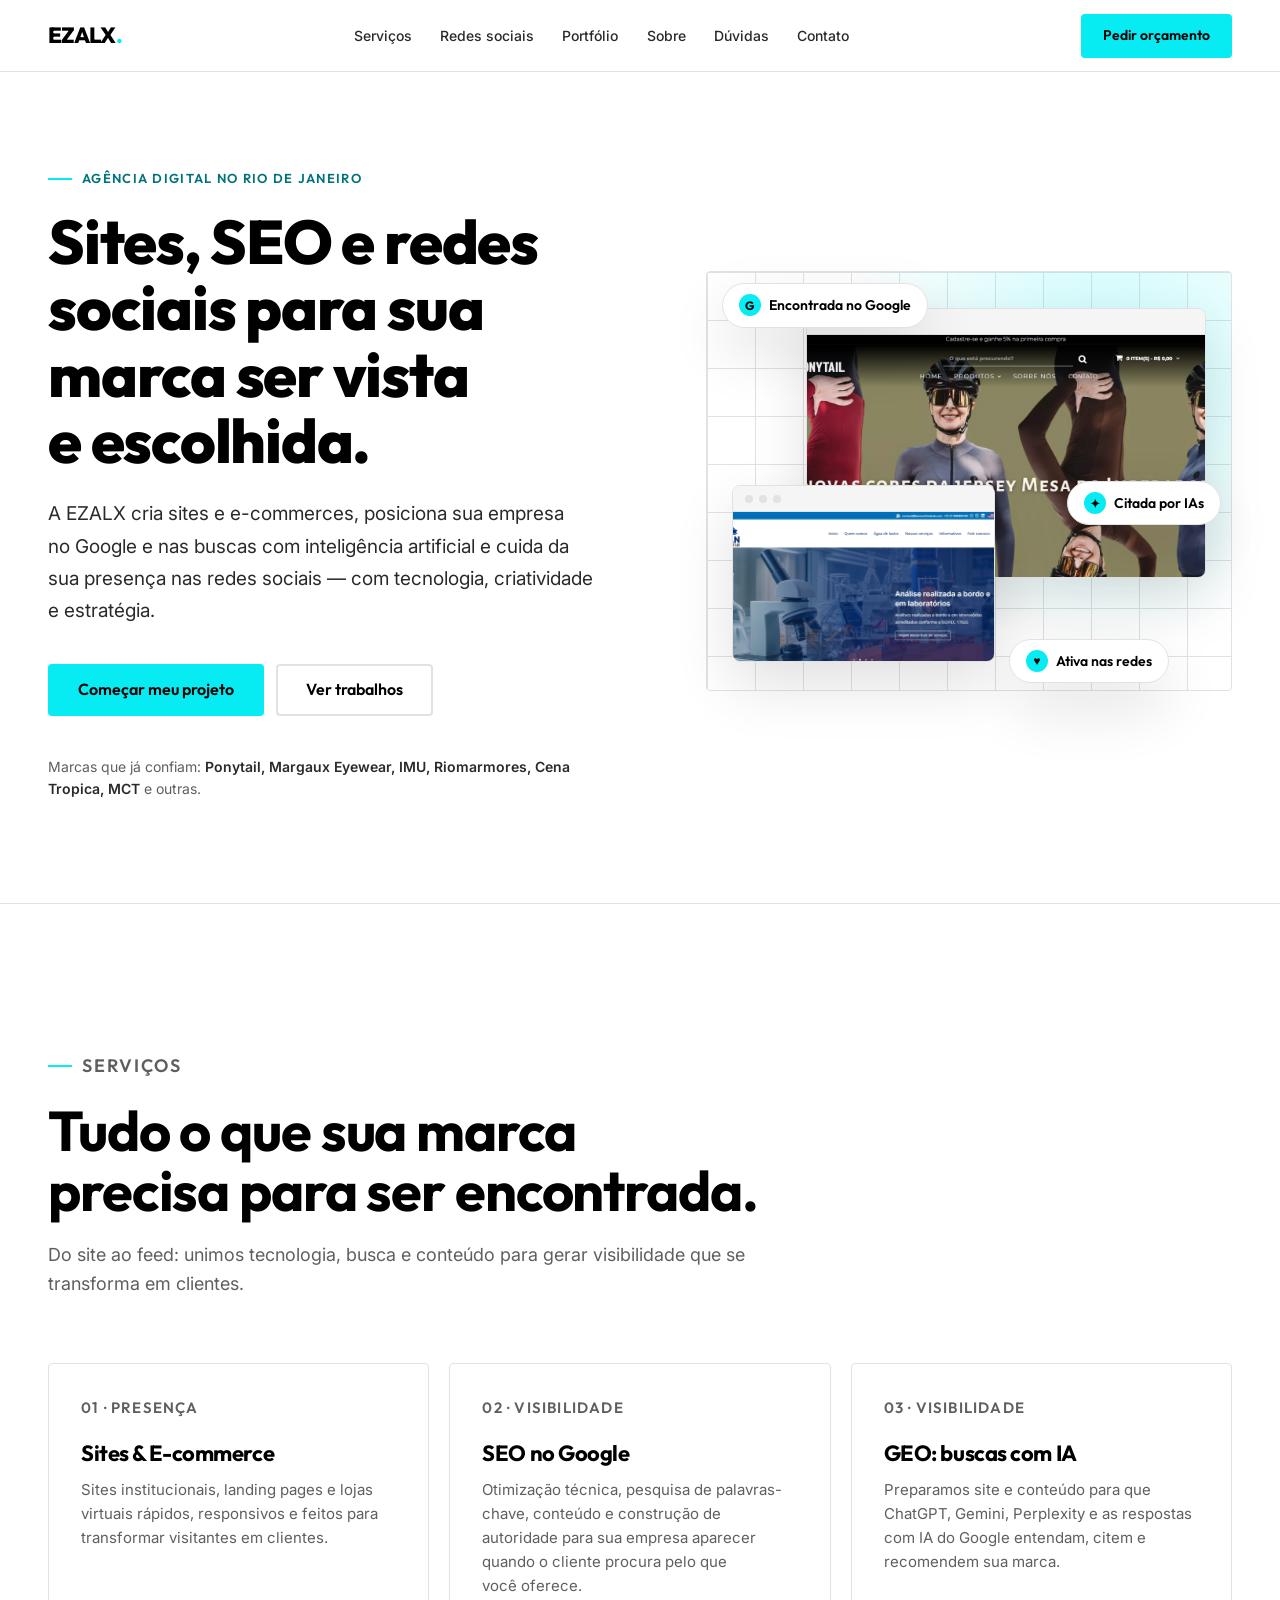
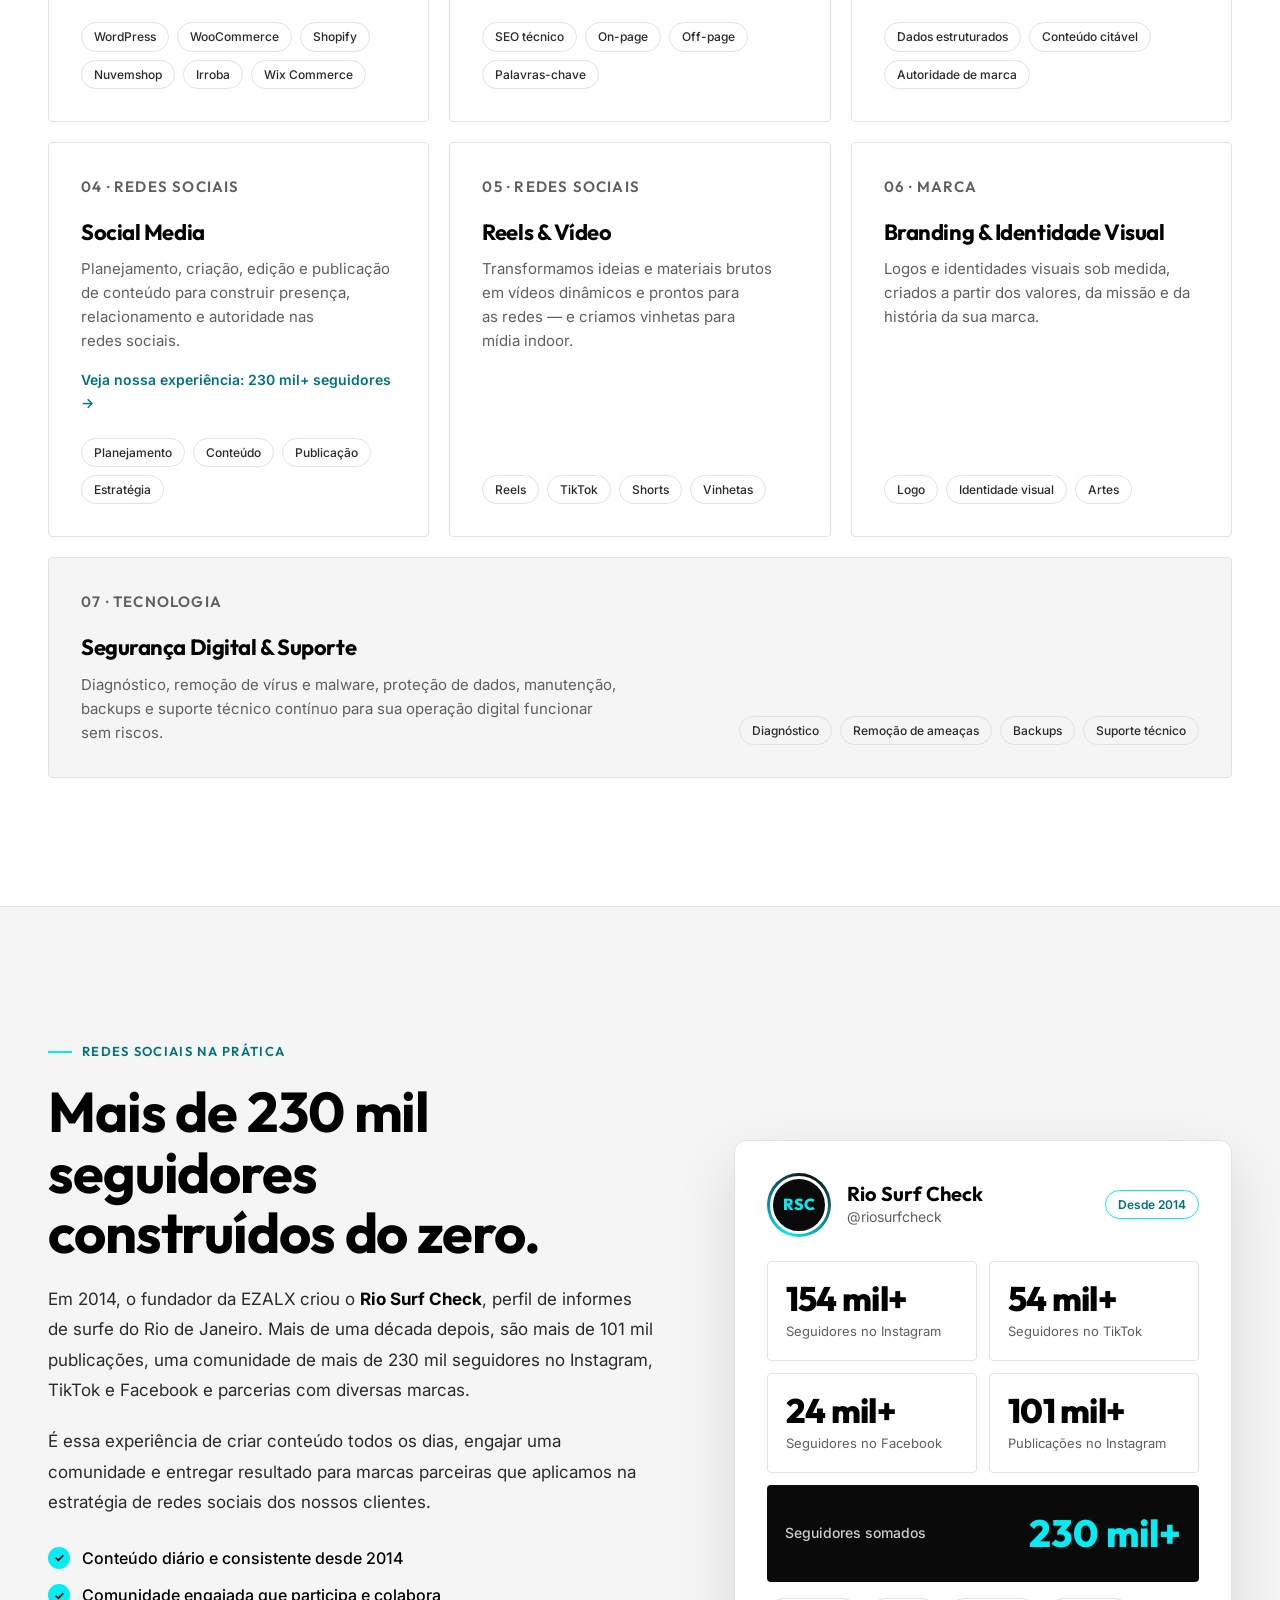
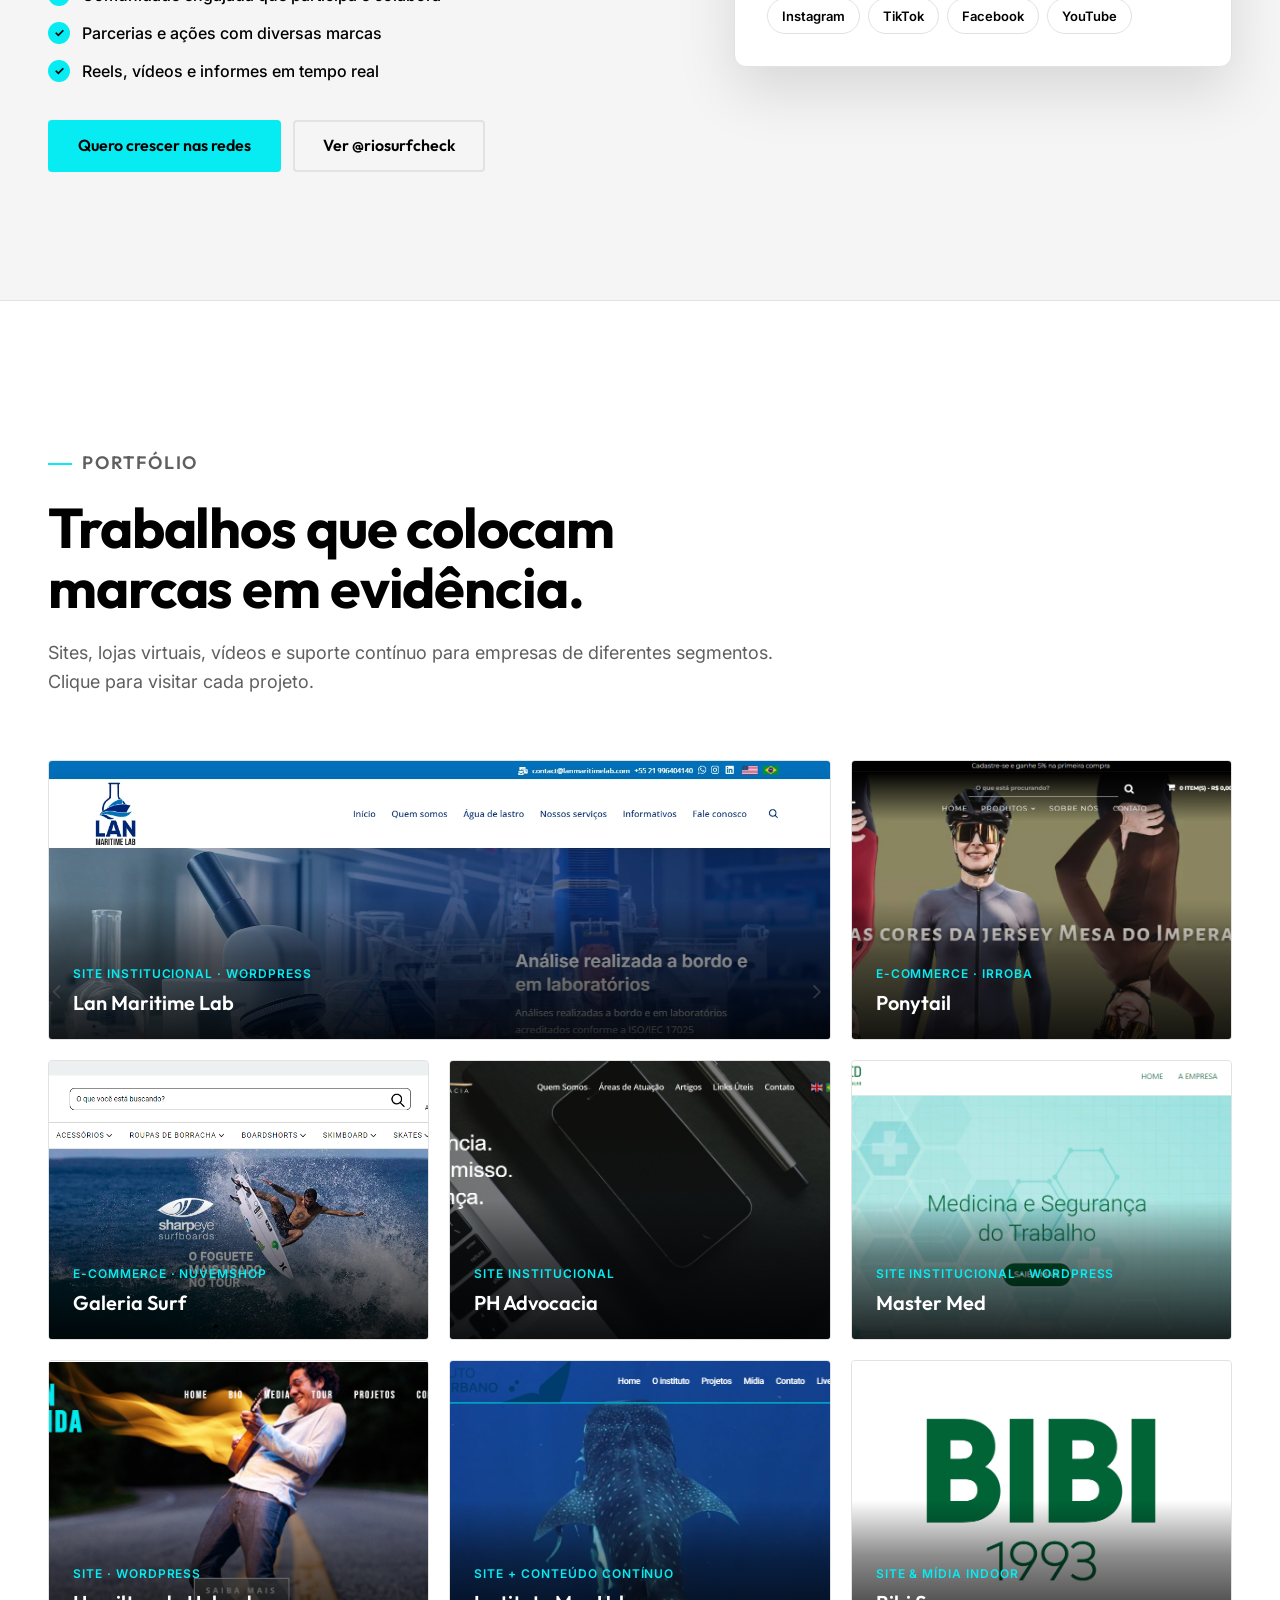
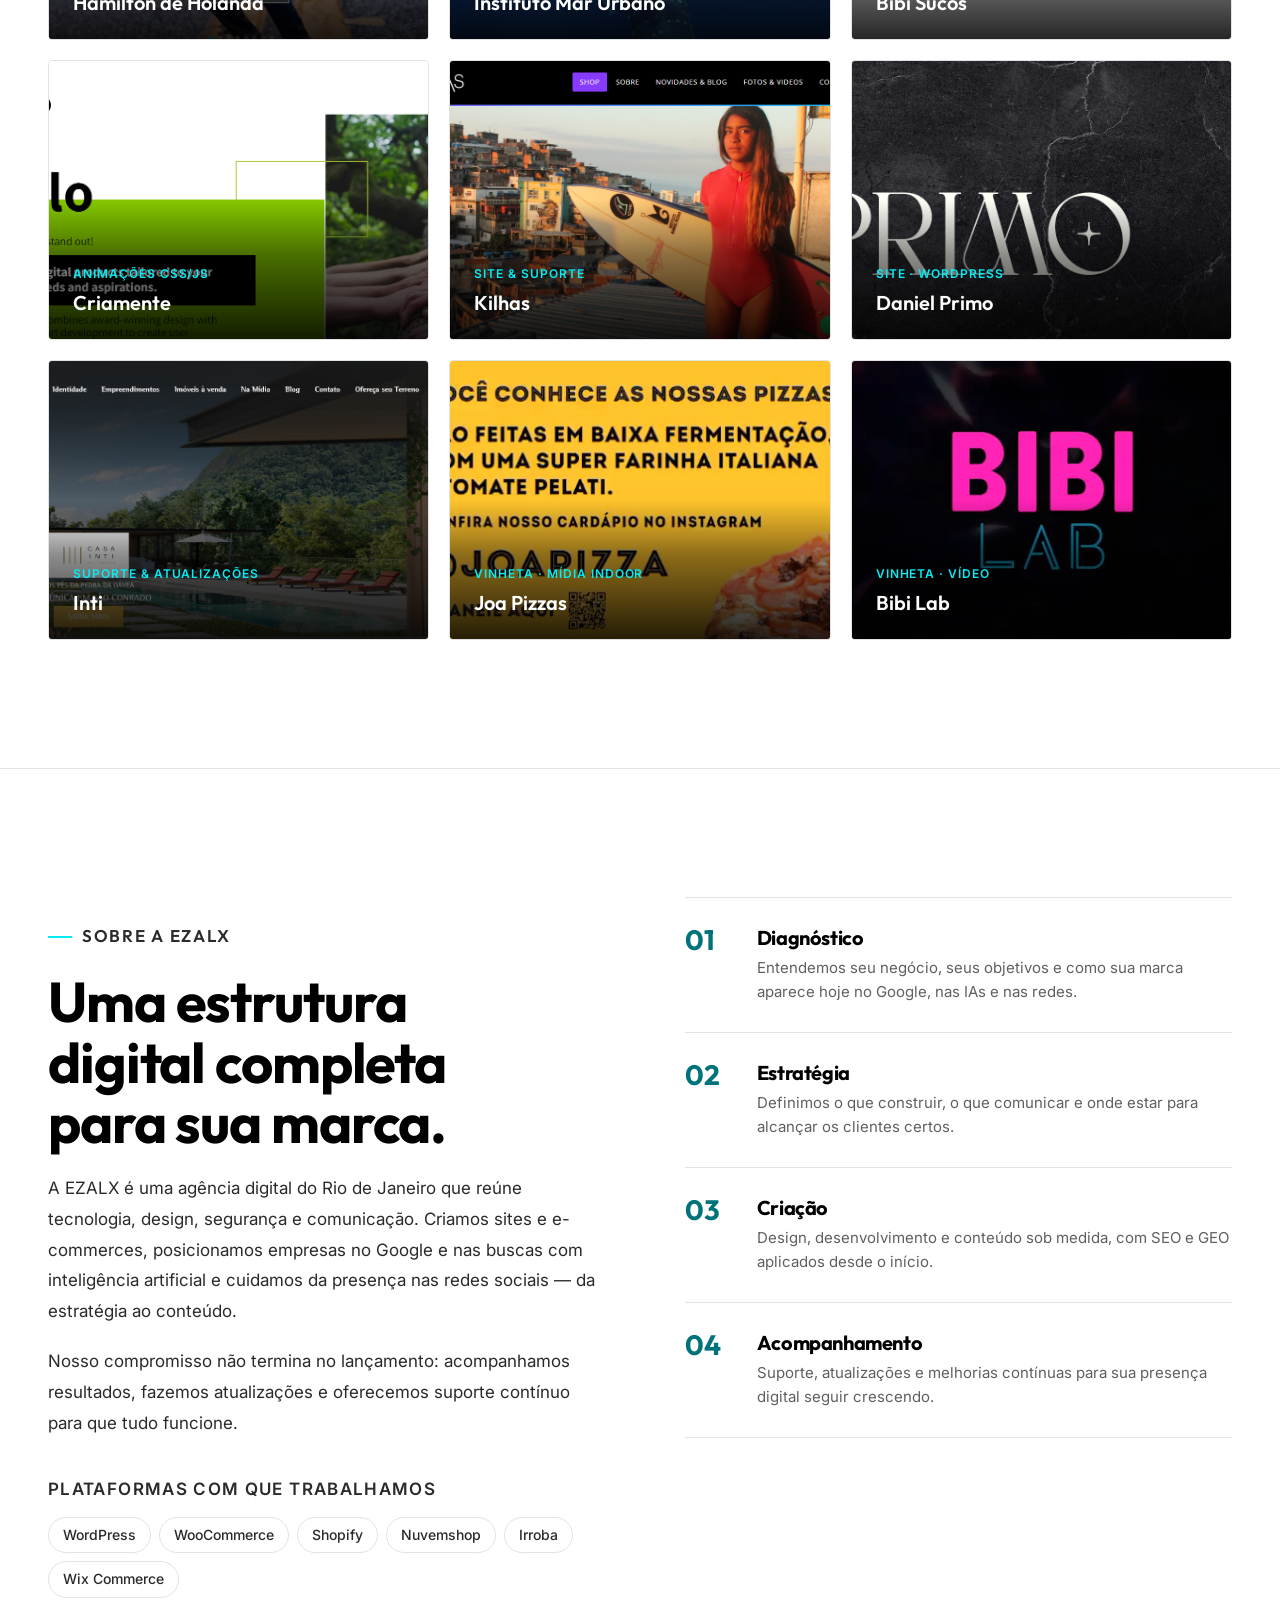
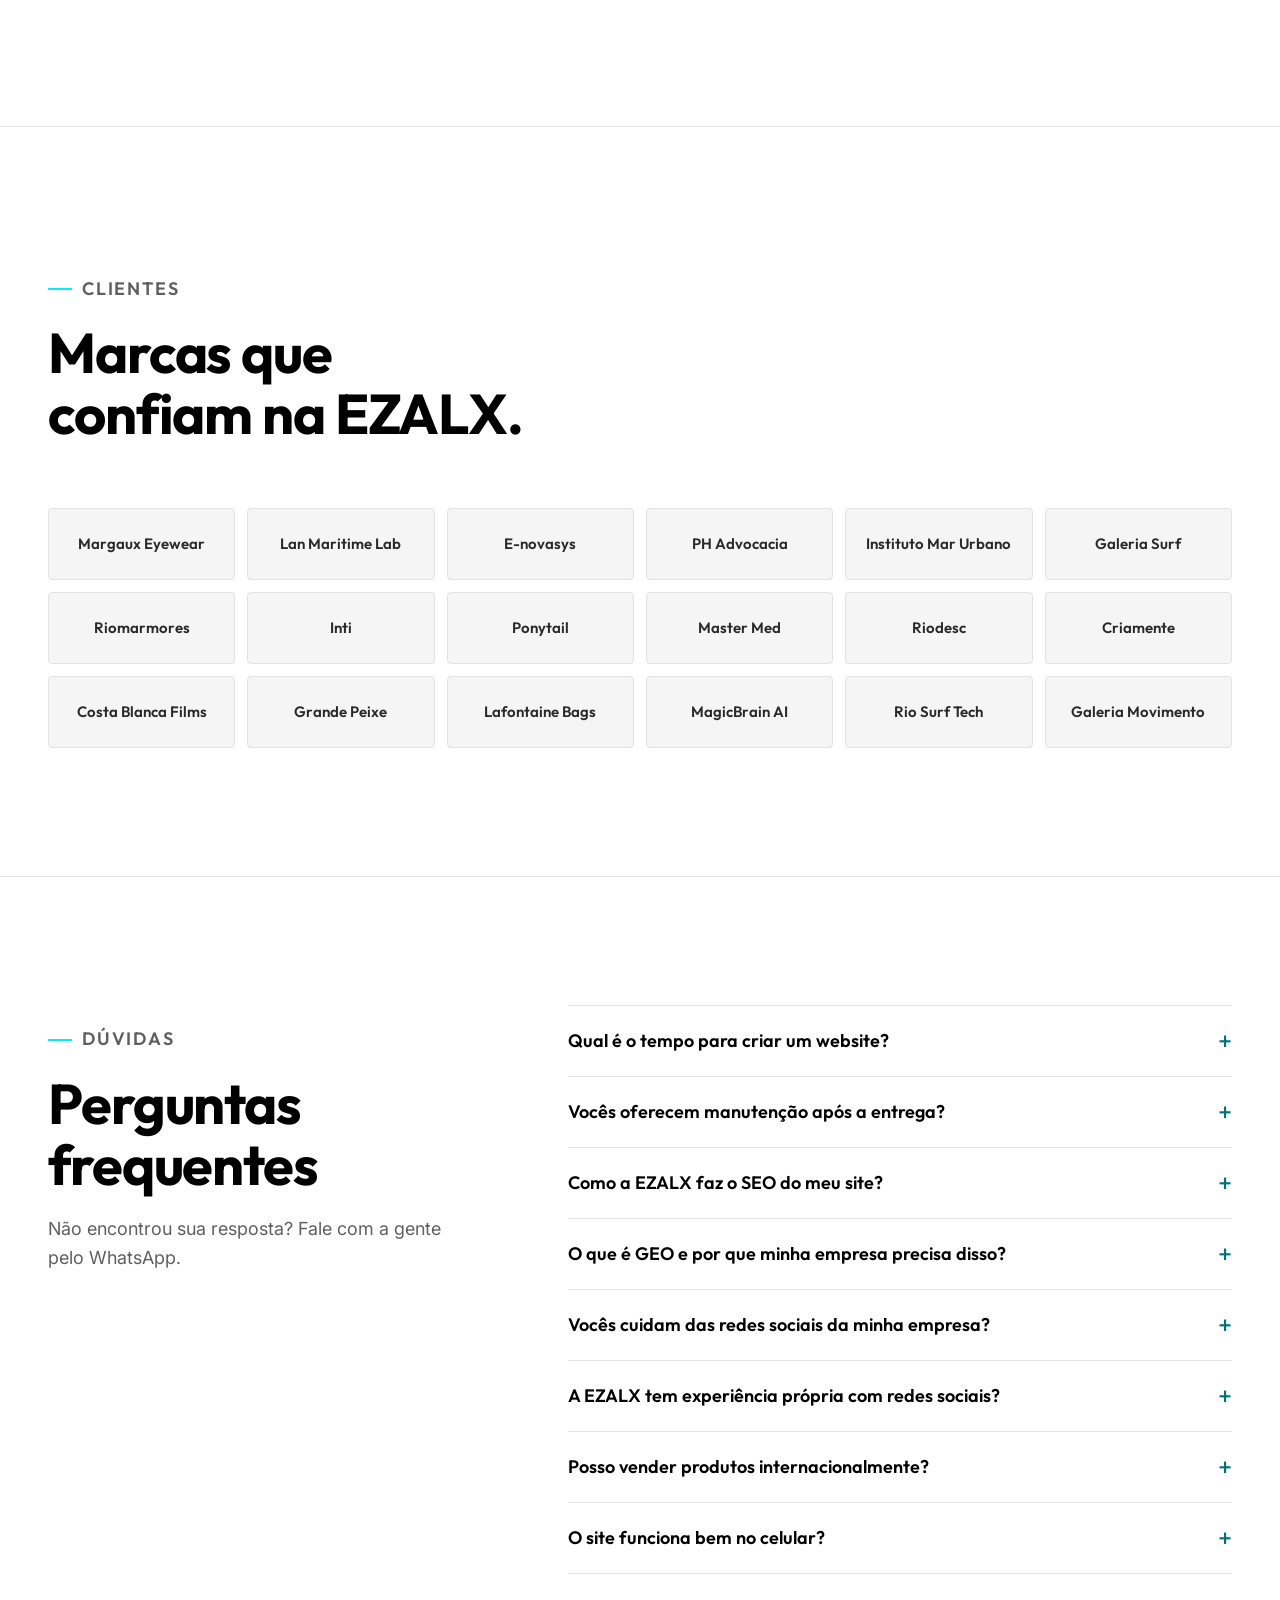
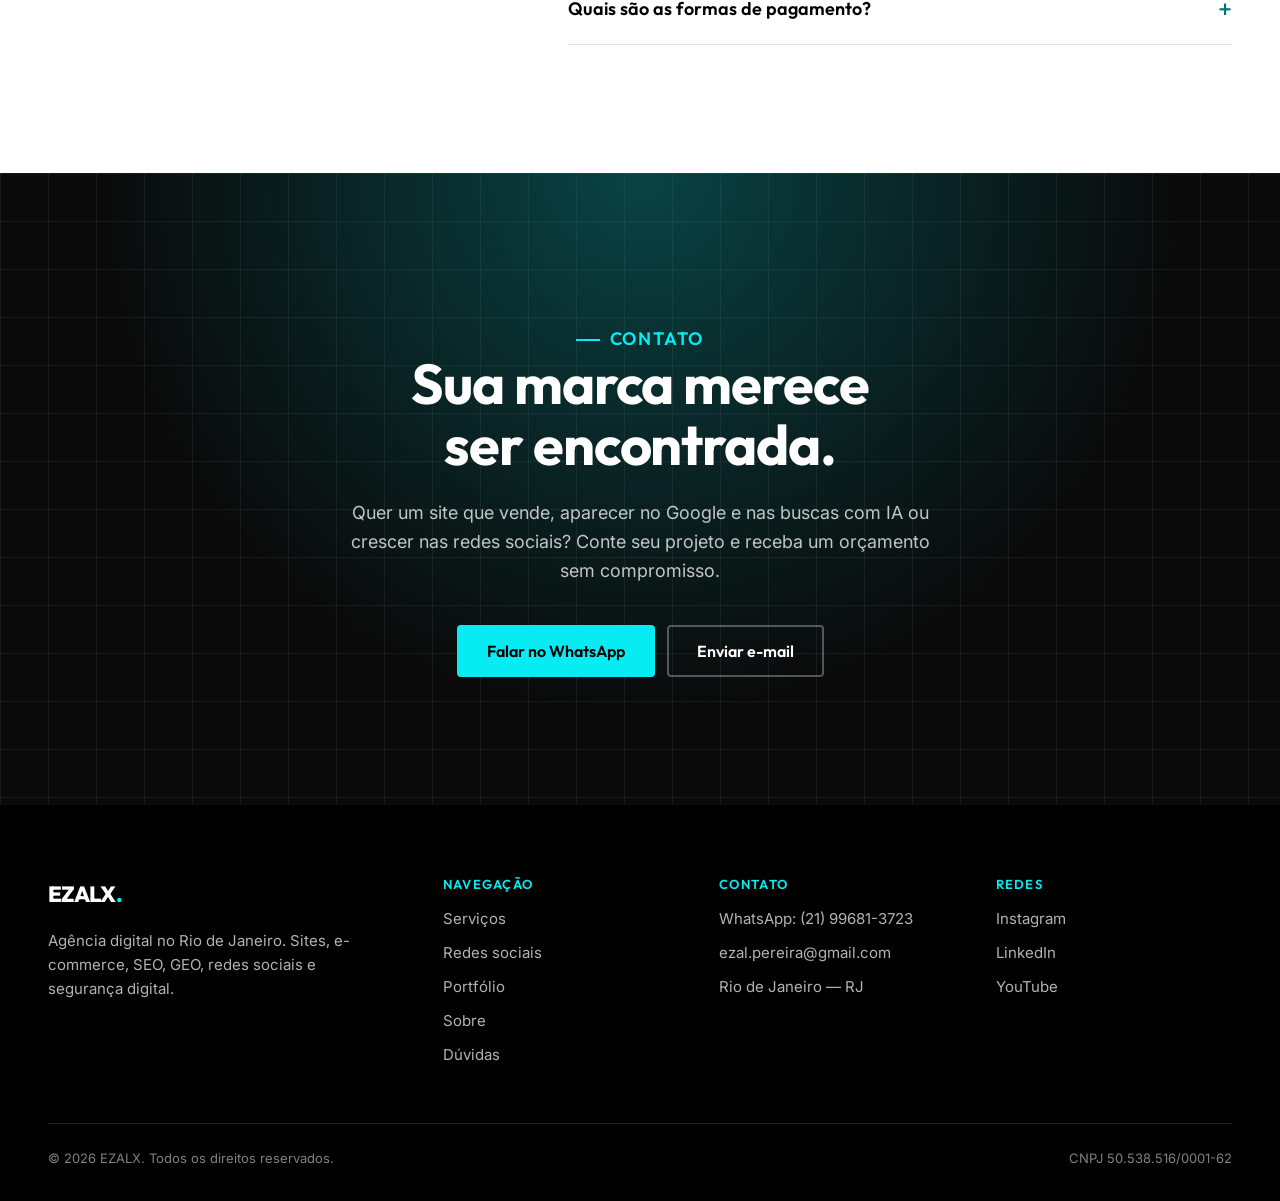
==== commit 024b4b0f: "Fundo animado de grafo de IA na secao inicial - Canvas atras do hero com nos, conexoes e pulsos de d" ====
--- a/index.html
+++ b/index.html
@@ -409,6 +409,24 @@
             .nav-menu a::after { display: none; }
         }
 
+        /* === HERO BACKGROUND (grafo de IA animado) === */
+        .hero { position: relative; }
+        .hero > :not(.hero-bg) { position: relative; z-index: 1; }
+
+        .hero-bg {
+            position: absolute;
+            top: 0;
+            left: 50%;
+            z-index: 0;
+            display: block;
+            width: 100vw;
+            height: 100%;
+            transform: translateX(-50%);
+            pointer-events: none;
+            -webkit-mask-image: linear-gradient(to bottom, transparent 0, #000 14%, #000 72%, transparent 100%);
+            mask-image: linear-gradient(to bottom, transparent 0, #000 14%, #000 72%, transparent 100%);
+        }
+
         /* === HERO === */
         .hero {
             padding-top: calc(var(--nav-h) + clamp(40px, 7vw, 96px));
@@ -954,7 +972,7 @@
         }
 
         @media print {
-            .site-nav, .hero-visual, .cta { display: none; }
+            .site-nav, .hero-visual, .hero-bg, .cta { display: none; }
             body { background: #fff; color: #000; }
         }
     </style>
@@ -988,6 +1006,7 @@
     <main id="main" tabindex="-1">
         <!-- HERO -->
         <section class="hero container" aria-labelledby="hero-title">
+            <canvas class="hero-bg" aria-hidden="true"></canvas>
             <div class="hero-content">
                 <p class="eyebrow">Agência digital no Rio de Janeiro</p>
                 <h1 id="hero-title">Sites, SEO e redes sociais para sua marca ser vista e escolhida.</h1>
@@ -1382,6 +1401,183 @@
                 });
             });
         });
+
+        // Hero background: animated AI graph (nodes, edges and data pulses)
+        (() => {
+            const canvas = document.querySelector('.hero-bg');
+            if (!canvas || !canvas.getContext) return;
+            const hero = canvas.parentElement;
+            const ctx = canvas.getContext('2d');
+            const reduceMotion = window.matchMedia('(prefers-reduced-motion: reduce)');
+            const darkScheme = window.matchMedia('(prefers-color-scheme: dark)');
+            const finePointer = window.matchMedia('(pointer: fine)');
+
+            let w = 0, h = 0, raf = null, visible = true, pointer = null, colors = {};
+            let nodes = [], pulses = [];
+
+            const toRgb = (value) => {
+                const hex = value.trim().replace('#', '');
+                return [0, 2, 4].map((i) => parseInt(hex.slice(i, i + 2), 16)).join(',');
+            };
+
+            const readColors = () => {
+                const styles = getComputedStyle(document.documentElement);
+                colors = {
+                    node: toRgb(styles.getPropertyValue('--accent')),
+                    line: toRgb(styles.getPropertyValue('--accent-text'))
+                };
+            };
+
+            const makeNode = (x, y) => ({
+                x, y,
+                vx: (Math.random() - 0.5) * 0.3,
+                vy: (Math.random() - 0.5) * 0.3,
+                r: Math.random() * 1.4 + 1.1,
+                hub: Math.random() < 0.12
+            });
+
+            const resize = () => {
+                const rect = canvas.getBoundingClientRect();
+                if (!rect.width || !rect.height) return;
+                const dpr = Math.min(window.devicePixelRatio || 1, 2);
+                const sx = w ? rect.width / w : 1;
+                const sy = h ? rect.height / h : 1;
+                w = rect.width;
+                h = rect.height;
+                canvas.width = Math.round(w * dpr);
+                canvas.height = Math.round(h * dpr);
+                ctx.setTransform(dpr, 0, 0, dpr, 0, 0);
+
+                nodes.forEach((n) => { n.x *= sx; n.y *= sy; });
+                const density = w < 640 ? 8000 : 15000;
+                const target = Math.round(Math.min(90, Math.max(26, (w * h) / density)));
+                while (nodes.length < target) nodes.push(makeNode(Math.random() * w, Math.random() * h));
+                nodes.length = target;
+                pulses = [];
+            };
+
+            const draw = (move) => {
+                ctx.clearRect(0, 0, w, h);
+                const maxDist = Math.min(170, Math.max(110, w / 9));
+                const maxDist2 = maxDist * maxDist;
+                const edges = [];
+
+                if (move) {
+                    for (const n of nodes) {
+                        n.x += n.vx;
+                        n.y += n.vy;
+                        if (n.x < 0 || n.x > w) n.vx *= -1;
+                        if (n.y < 0 || n.y > h) n.vy *= -1;
+                        n.x = Math.max(0, Math.min(w, n.x));
+                        n.y = Math.max(0, Math.min(h, n.y));
+                    }
+                }
+
+                // Edges
+                ctx.lineWidth = 1;
+                for (let i = 0; i < nodes.length; i++) {
+                    const a = nodes[i];
+                    for (let j = i + 1; j < nodes.length; j++) {
+                        const b = nodes[j];
+                        const dx = a.x - b.x, dy = a.y - b.y;
+                        const d2 = dx * dx + dy * dy;
+                        if (d2 > maxDist2) continue;
+                        const alpha = (1 - Math.sqrt(d2) / maxDist) * 0.28;
+                        ctx.strokeStyle = `rgba(${colors.line},${alpha})`;
+                        ctx.beginPath();
+                        ctx.moveTo(a.x, a.y);
+                        ctx.lineTo(b.x, b.y);
+                        ctx.stroke();
+                        edges.push([a, b]);
+                    }
+                }
+
+                // Pointer connections
+                if (pointer) {
+                    for (const n of nodes) {
+                        const d = Math.hypot(n.x - pointer.x, n.y - pointer.y);
+                        if (d > 180) continue;
+                        ctx.strokeStyle = `rgba(${colors.line},${(1 - d / 180) * 0.45})`;
+                        ctx.beginPath();
+                        ctx.moveTo(pointer.x, pointer.y);
+                        ctx.lineTo(n.x, n.y);
+                        ctx.stroke();
+                    }
+                }
+
+                // Data pulses travelling along edges
+                if (move && edges.length && pulses.length < 16 && Math.random() < 0.08) {
+                    const [a, b] = edges[Math.floor(Math.random() * edges.length)];
+                    pulses.push({ a, b, t: 0, speed: 0.006 + Math.random() * 0.012 });
+                }
+                pulses = pulses.filter((p) => {
+                    if (move) p.t += p.speed;
+                    if (p.t >= 1 || Math.hypot(p.a.x - p.b.x, p.a.y - p.b.y) > maxDist) return false;
+                    const x = p.a.x + (p.b.x - p.a.x) * p.t;
+                    const y = p.a.y + (p.b.y - p.a.y) * p.t;
+                    const glow = ctx.createRadialGradient(x, y, 0, x, y, 8);
+                    glow.addColorStop(0, `rgba(${colors.node},0.9)`);
+                    glow.addColorStop(1, `rgba(${colors.node},0)`);
+                    ctx.fillStyle = glow;
+                    ctx.beginPath();
+                    ctx.arc(x, y, 8, 0, Math.PI * 2);
+                    ctx.fill();
+                    return true;
+                });
+
+                // Nodes
+                for (const n of nodes) {
+                    if (n.hub) {
+                        ctx.strokeStyle = `rgba(${colors.line},0.35)`;
+                        ctx.beginPath();
+                        ctx.arc(n.x, n.y, n.r + 5, 0, Math.PI * 2);
+                        ctx.stroke();
+                    }
+                    ctx.fillStyle = `rgba(${colors.node},${n.hub ? 0.9 : 0.6})`;
+                    ctx.beginPath();
+                    ctx.arc(n.x, n.y, n.hub ? n.r + 1.2 : n.r, 0, Math.PI * 2);
+                    ctx.fill();
+                }
+            };
+
+            const loop = () => { draw(true); raf = requestAnimationFrame(loop); };
+            const stop = () => { if (raf) cancelAnimationFrame(raf); raf = null; };
+            const start = () => {
+                if (raf || reduceMotion.matches || !visible || document.hidden) return;
+                raf = requestAnimationFrame(loop);
+            };
+            const render = () => {
+                stop();
+                if (reduceMotion.matches) draw(false);
+                else start();
+            };
+
+            readColors();
+            resize();
+            render();
+
+            let resizeFrame = null;
+            new ResizeObserver(() => {
+                cancelAnimationFrame(resizeFrame);
+                resizeFrame = requestAnimationFrame(() => { resize(); if (!raf) draw(false); });
+            }).observe(hero);
+
+            new IntersectionObserver(([entry]) => {
+                visible = entry.isIntersecting;
+                visible ? start() : stop();
+            }).observe(hero);
+
+            document.addEventListener('visibilitychange', () => (document.hidden ? stop() : start()));
+            reduceMotion.addEventListener('change', render);
+            darkScheme.addEventListener('change', () => { readColors(); if (!raf) draw(false); });
+
+            hero.addEventListener('pointermove', (e) => {
+                if (!finePointer.matches) return;
+                const rect = canvas.getBoundingClientRect();
+                pointer = { x: e.clientX - rect.left, y: e.clientY - rect.top };
+            });
+            hero.addEventListener('pointerleave', () => { pointer = null; });
+        })();
     </script>
 </body>
 </html>
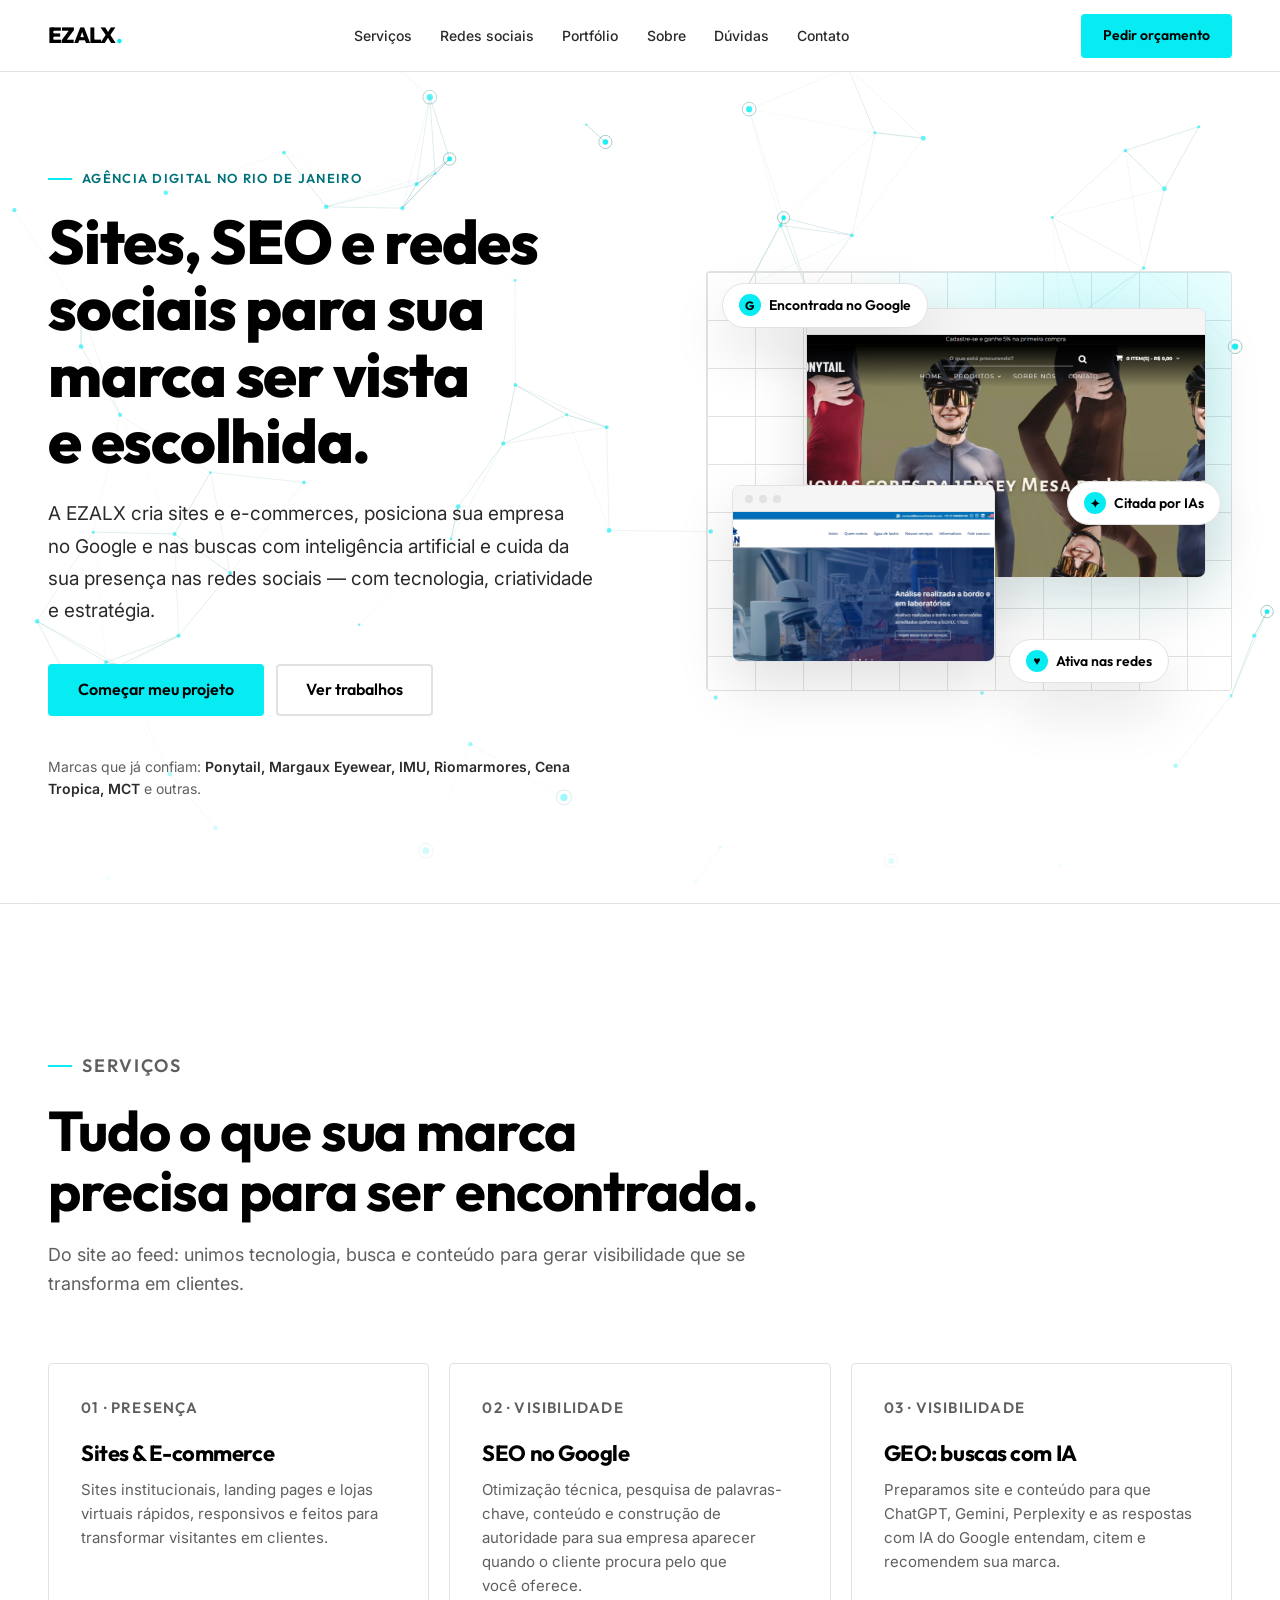
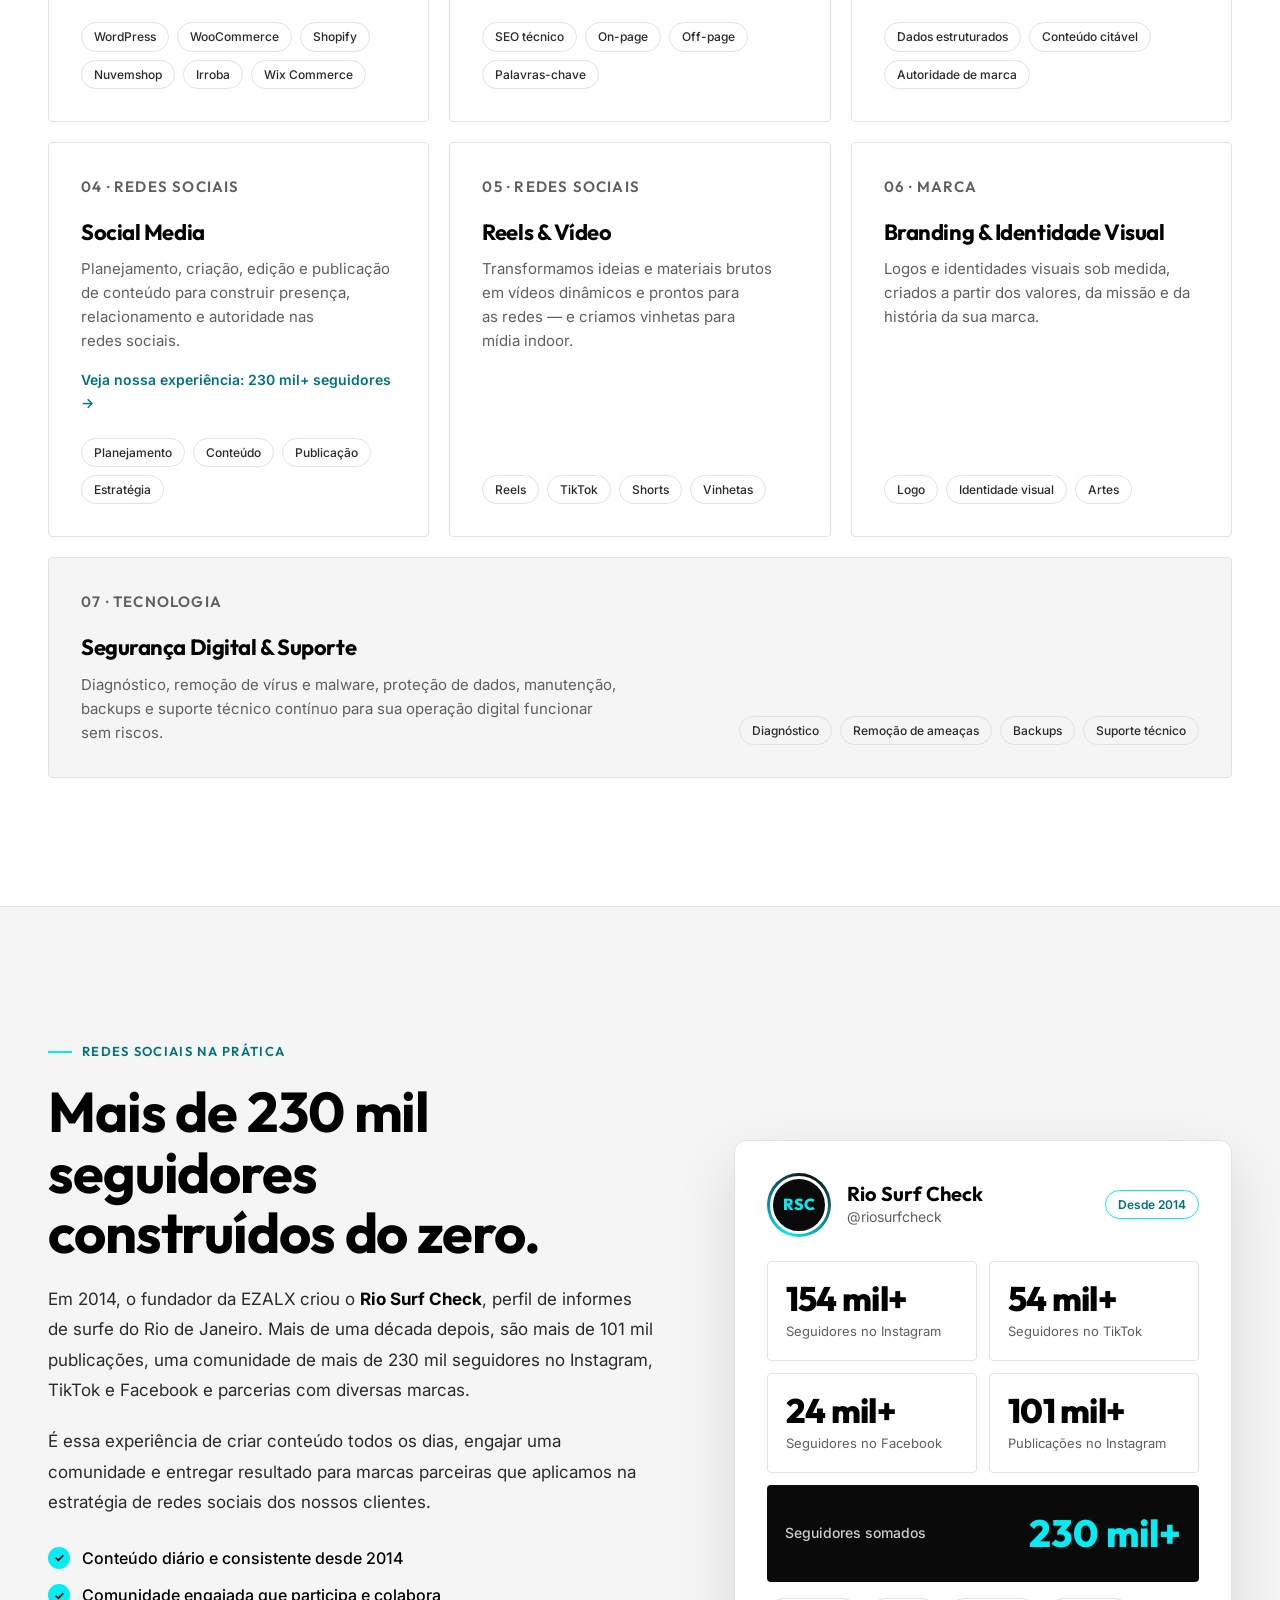
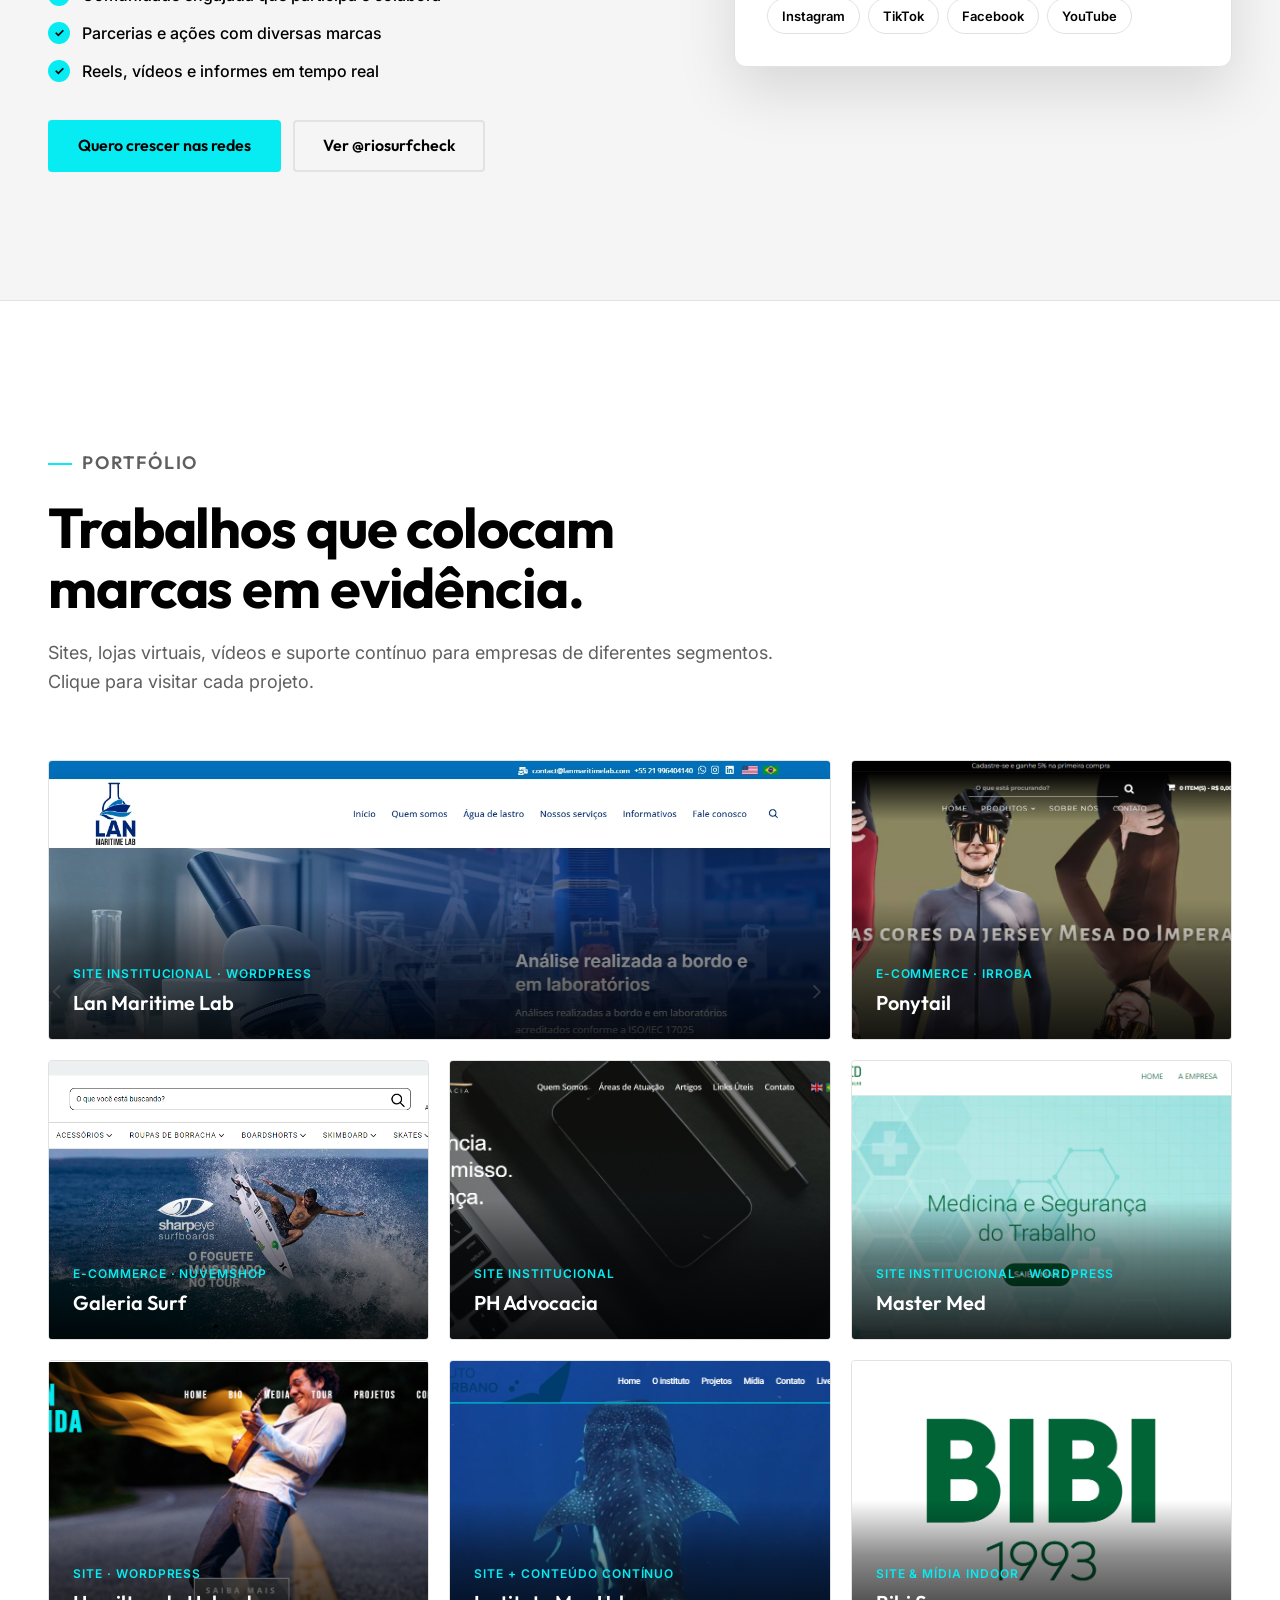
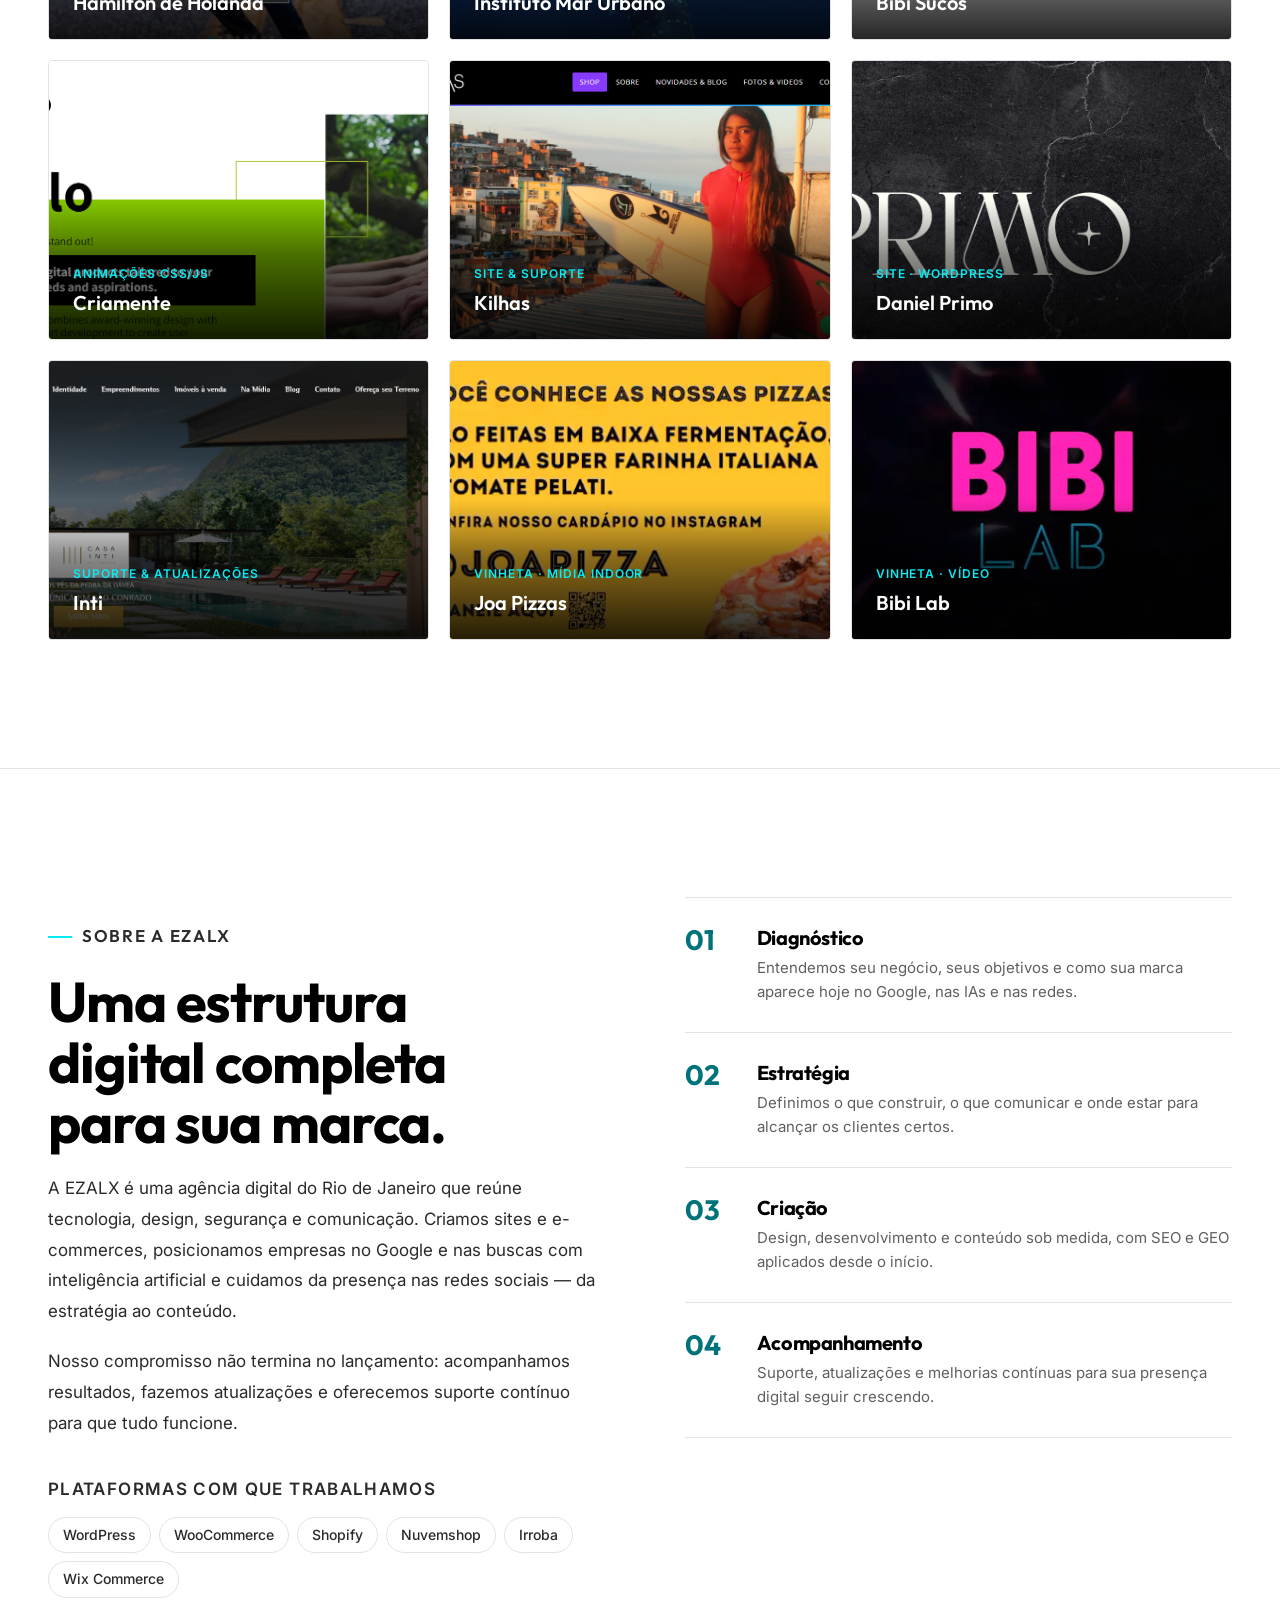
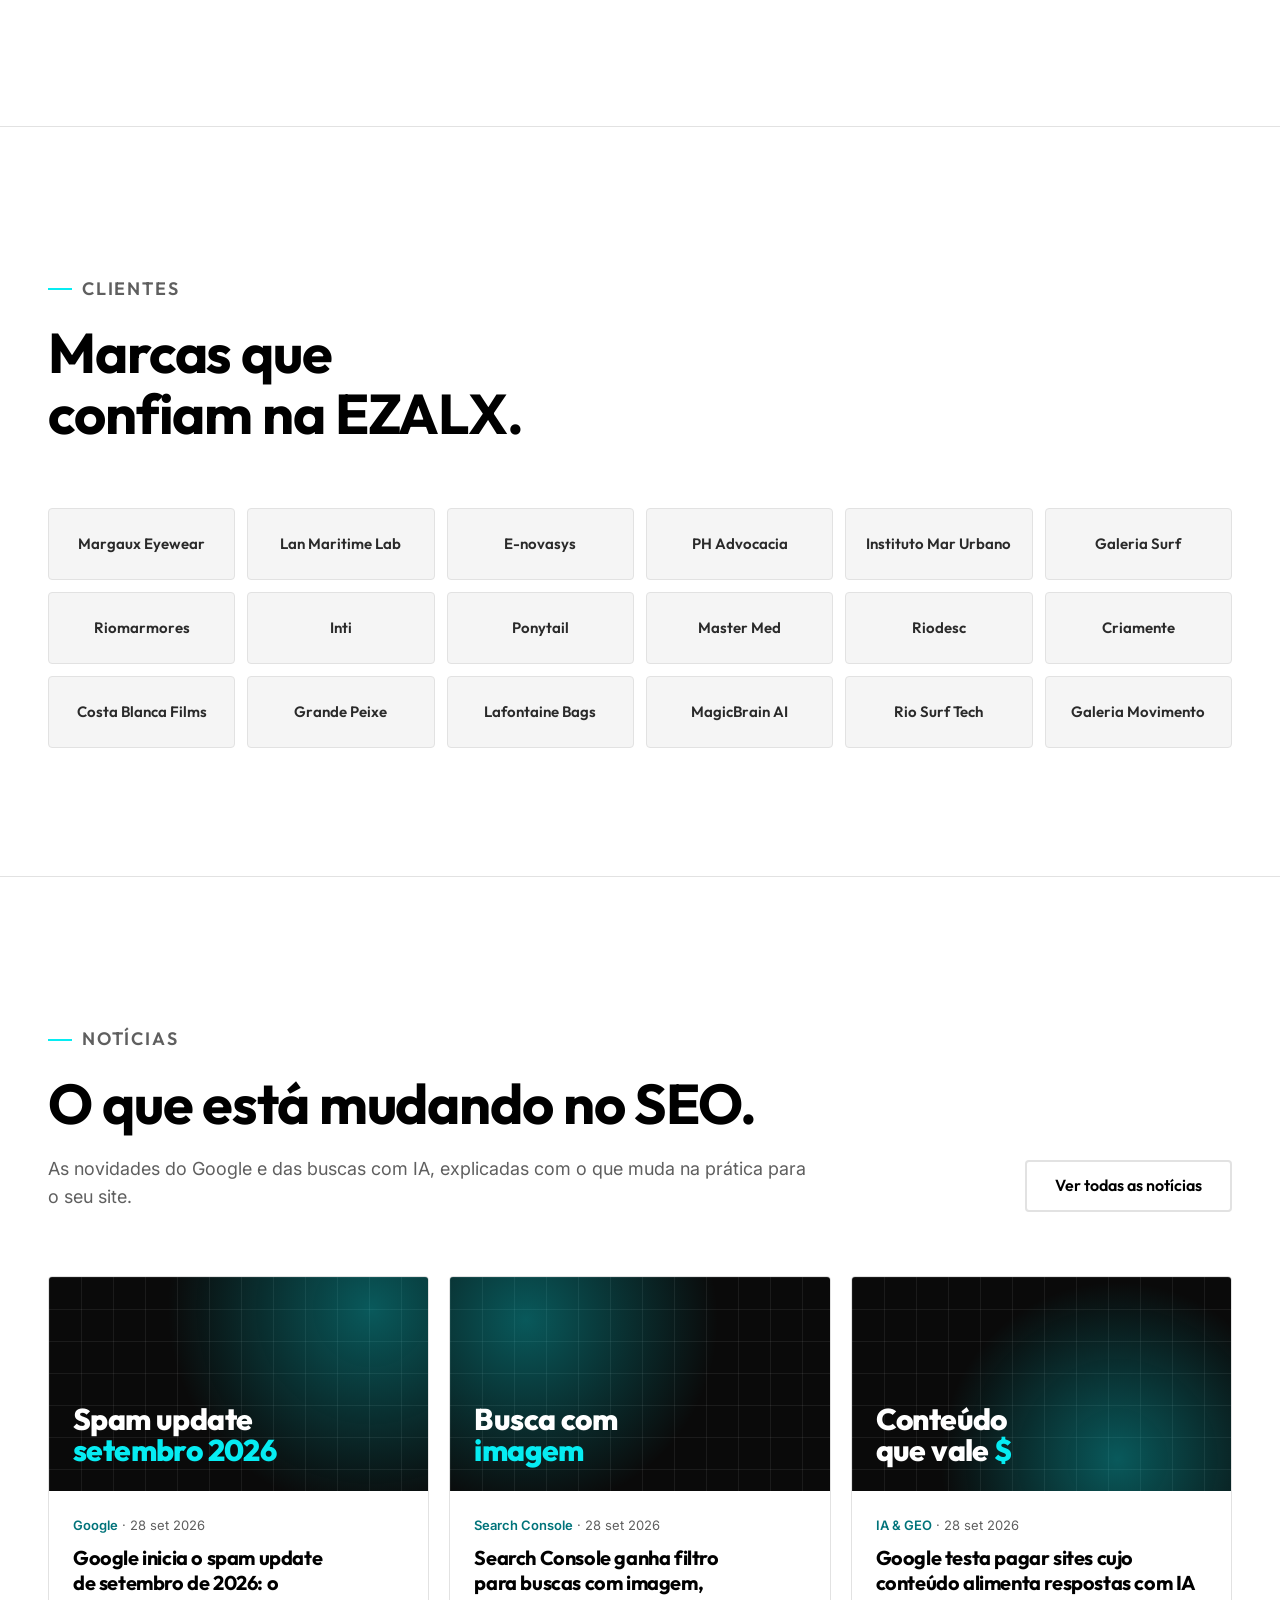
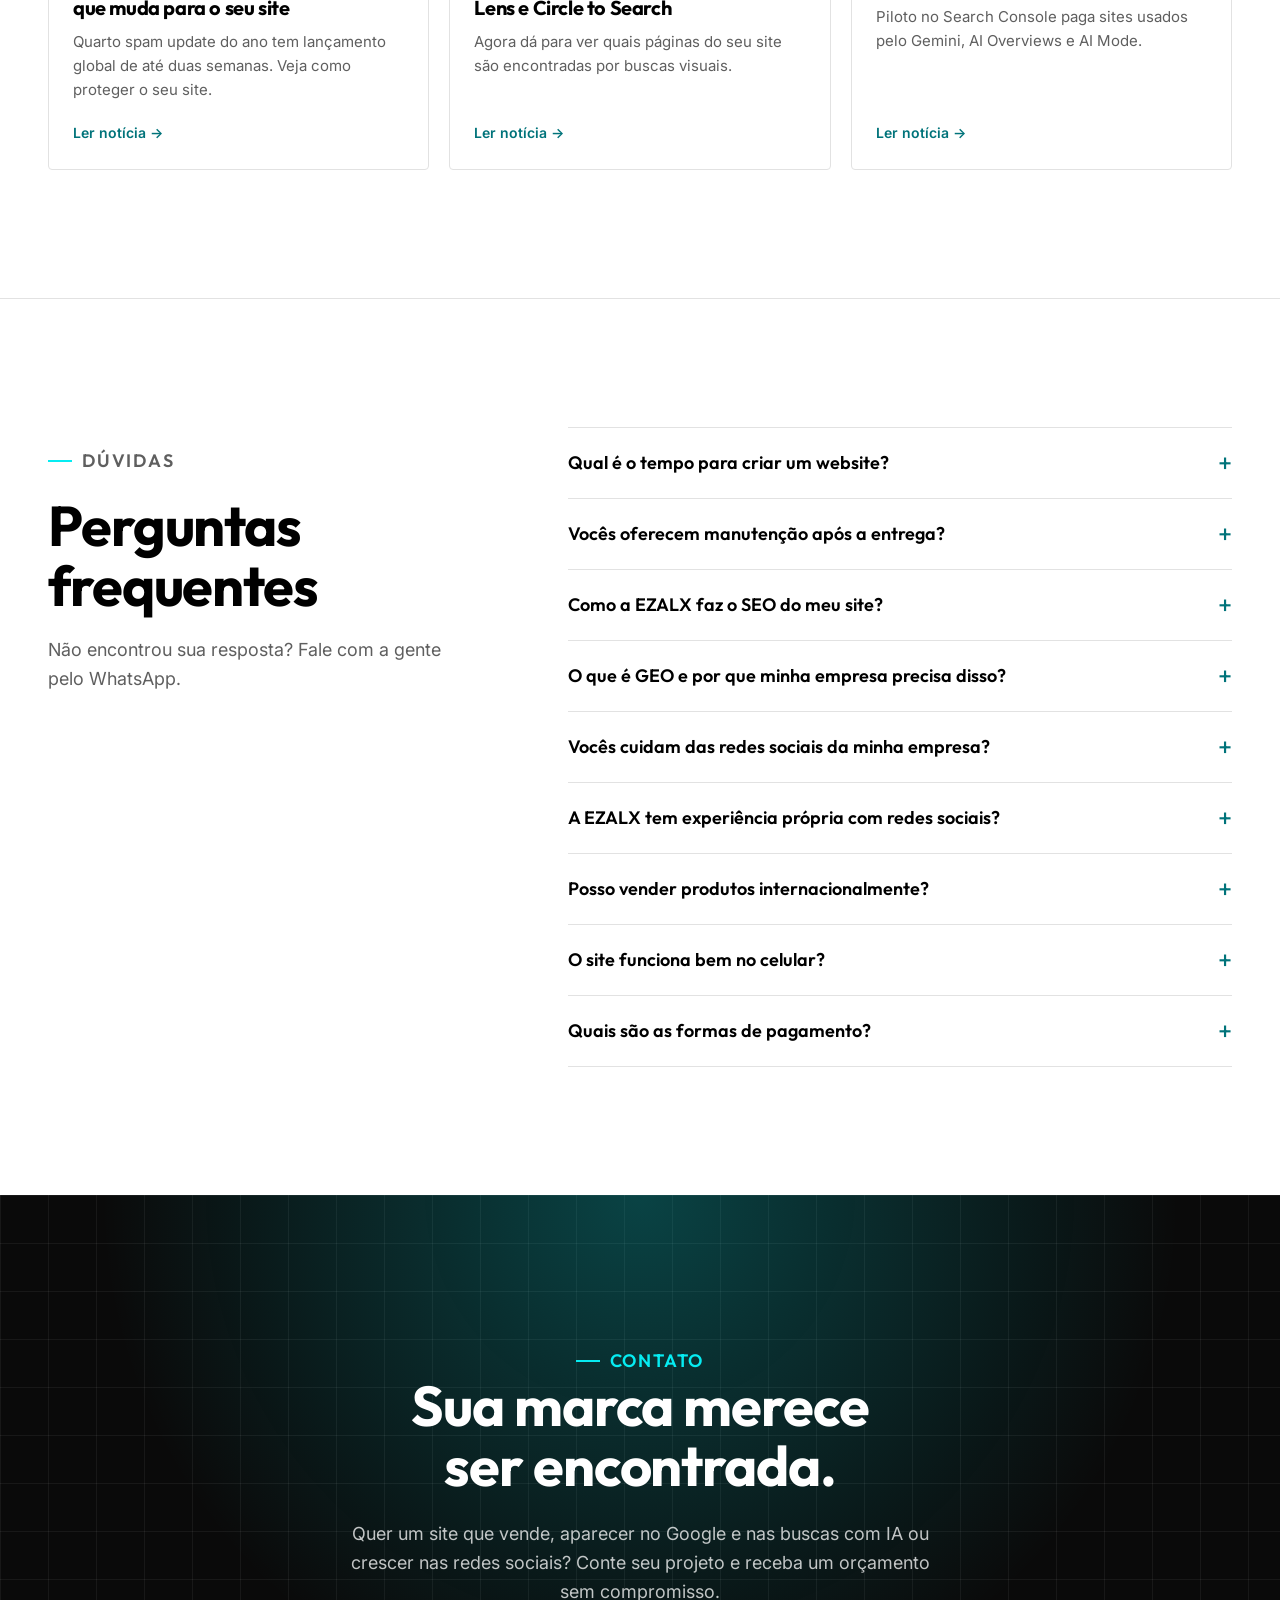
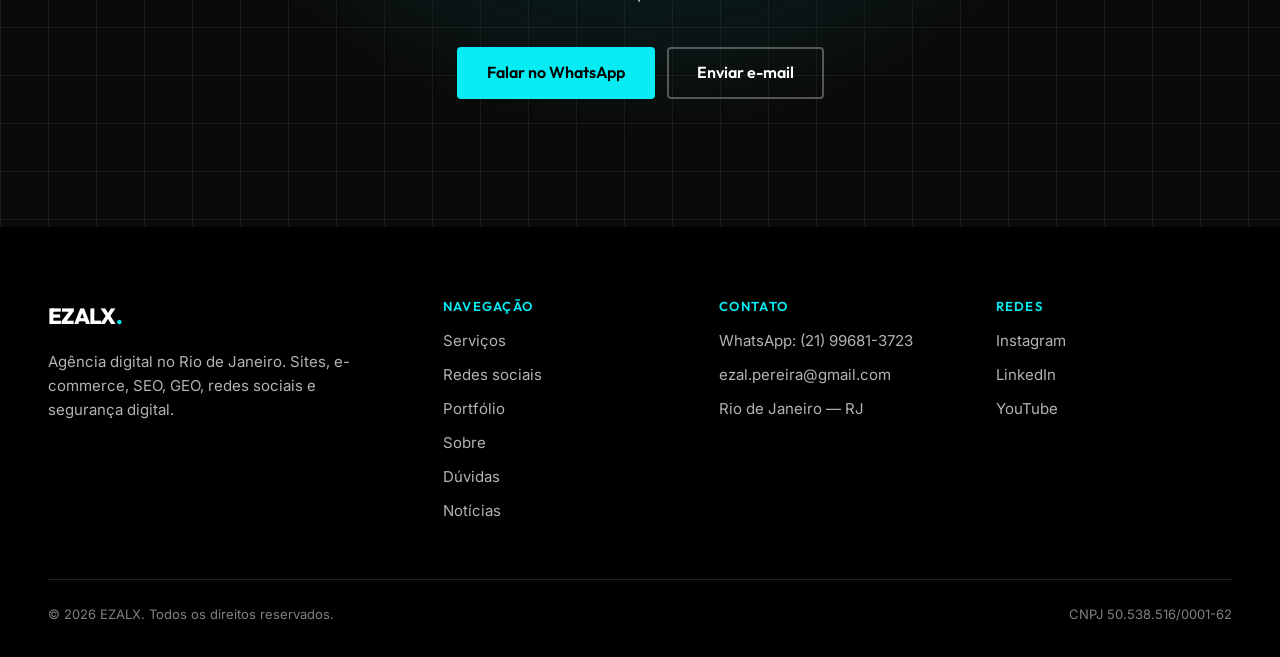
==== commit feb0ef29: "Secao de noticias de SEO na home com paginas internas - Home: secao "Noticias" com 3 cards e link pa" ====
--- a/index.html
+++ b/index.html
@@ -846,6 +846,59 @@
             .clients-list a, .clients-list span { min-height: 60px; font-size: 14px; padding: 12px; }
         }
 
+        /* === NEWS === */
+        .news-head { display: flex; flex-wrap: wrap; align-items: flex-end; justify-content: space-between; gap: 24px; margin-bottom: clamp(40px, 6vw, 64px); }
+        .news-head .section-head { margin-bottom: 0; }
+
+        .news-grid { display: grid; grid-template-columns: repeat(3, 1fr); gap: 20px; list-style: none; }
+
+        .news-card {
+            position: relative;
+            display: flex;
+            flex-direction: column;
+            overflow: hidden;
+            background: var(--bg);
+            border: 1px solid var(--border);
+            border-radius: var(--radius);
+            transition: border-color 0.25s var(--ease), transform 0.25s var(--ease);
+        }
+
+        .news-card:hover, .news-card:focus-within { border-color: var(--accent); transform: translateY(-4px); }
+        .news-card:has(a:focus-visible) { outline: 2px solid var(--accent); outline-offset: 3px; }
+
+        .news-cover {
+            position: relative;
+            display: flex;
+            align-items: flex-end;
+            aspect-ratio: 16 / 9;
+            padding: 24px;
+            background-color: #0a0a0a;
+            background-image:
+                radial-gradient(circle at var(--glow-x, 80%) var(--glow-y, 20%), rgba(6, 236, 242, 0.35), transparent 55%),
+                linear-gradient(rgba(255, 255, 255, 0.07) 1px, transparent 1px),
+                linear-gradient(90deg, rgba(255, 255, 255, 0.07) 1px, transparent 1px);
+            background-size: 100% 100%, 32px 32px, 32px 32px;
+            color: #fff;
+        }
+
+        .news-cover span { font-family: var(--font-display); font-size: clamp(22px, 2.6vw, 30px); font-weight: 800; line-height: 1.05; letter-spacing: -0.02em; }
+        .news-cover span b { color: var(--accent); font-weight: 800; }
+        .news-cover--spam { --glow-x: 85%; --glow-y: 15%; }
+        .news-cover--lens { --glow-x: 20%; --glow-y: 20%; }
+        .news-cover--ia { --glow-x: 70%; --glow-y: 85%; }
+
+        .news-body { display: flex; flex-direction: column; flex: 1; padding: 24px; }
+        .news-meta { font-size: 13px; color: var(--muted); }
+        .news-meta b { color: var(--accent-text); font-weight: 600; }
+        .news-card h3 { margin-top: 10px; font-size: 20px; line-height: 1.25; }
+        .news-card h3 a::after { content: ''; position: absolute; inset: 0; }
+        .news-card h3 a:focus-visible { outline: none; }
+        .news-excerpt { margin-top: 10px; font-size: 15px; color: var(--muted); }
+        .news-more { margin-top: auto; padding-top: 20px; font-size: 14px; font-weight: 600; color: var(--accent-text); }
+
+        @media (max-width: 1024px) { .news-grid { grid-template-columns: repeat(2, 1fr); } }
+        @media (max-width: 640px) { .news-grid { grid-template-columns: 1fr; } }
+
         /* === FAQ === */
         .faq-grid { display: grid; grid-template-columns: 0.8fr 1.2fr; gap: clamp(40px, 6vw, 96px); align-items: start; }
         .faq-grid .section-head { position: sticky; top: calc(var(--nav-h) + 32px); margin-bottom: 0; }
@@ -1271,6 +1324,49 @@
             </div>
         </section>
 
+        <!-- NEWS -->
+        <section class="section" id="noticias" aria-labelledby="noticias-title">
+            <div class="container">
+                <div class="news-head">
+                    <div class="section-head">
+                        <p class="eyebrow">Notícias</p>
+                        <h2 id="noticias-title">O que está mudando no SEO.</h2>
+                        <p>As novidades do Google e das buscas com IA, explicadas com o que muda na prática para o seu site.</p>
+                    </div>
+                    <a class="btn btn-ghost" href="noticias/">Ver todas as notícias</a>
+                </div>
+                <ul class="news-grid">
+                    <li class="news-card">
+                        <div class="news-cover news-cover--spam" aria-hidden="true"><span>Spam update<br><b>setembro 2026</b></span></div>
+                        <div class="news-body">
+                            <p class="news-meta"><b>Google</b> · <time datetime="2026-09-28">28 set 2026</time></p>
+                            <h3><a href="noticias/google-spam-update-setembro-2026/">Google inicia o spam update de setembro de 2026: o que muda para o seu site</a></h3>
+                            <p class="news-excerpt">Quarto spam update do ano tem lançamento global de até duas semanas. Veja como proteger o seu site.</p>
+                            <span class="news-more" aria-hidden="true">Ler notícia →</span>
+                        </div>
+                    </li>
+                    <li class="news-card">
+                        <div class="news-cover news-cover--lens" aria-hidden="true"><span>Busca com<br><b>imagem</b></span></div>
+                        <div class="news-body">
+                            <p class="news-meta"><b>Search Console</b> · <time datetime="2026-09-28">28 set 2026</time></p>
+                            <h3><a href="noticias/search-console-filtro-multimodal/">Search Console ganha filtro para buscas com imagem, Lens e Circle to Search</a></h3>
+                            <p class="news-excerpt">Agora dá para ver quais páginas do seu site são encontradas por buscas visuais.</p>
+                            <span class="news-more" aria-hidden="true">Ler notícia →</span>
+                        </div>
+                    </li>
+                    <li class="news-card">
+                        <div class="news-cover news-cover--ia" aria-hidden="true"><span>Conteúdo<br>que vale <b>$</b></span></div>
+                        <div class="news-body">
+                            <p class="news-meta"><b>IA &amp; GEO</b> · <time datetime="2026-09-28">28 set 2026</time></p>
+                            <h3><a href="noticias/google-paga-sites-respostas-ia/">Google testa pagar sites cujo conteúdo alimenta respostas com IA</a></h3>
+                            <p class="news-excerpt">Piloto no Search Console paga sites usados pelo Gemini, AI Overviews e AI Mode.</p>
+                            <span class="news-more" aria-hidden="true">Ler notícia →</span>
+                        </div>
+                    </li>
+                </ul>
+            </div>
+        </section>
+
         <!-- FAQ -->
         <section class="section" id="faq" aria-labelledby="faq-title">
             <div class="container faq-grid">
@@ -1350,6 +1446,7 @@
                         <li><a href="#portfolio">Portfólio</a></li>
                         <li><a href="#sobre">Sobre</a></li>
                         <li><a href="#faq">Dúvidas</a></li>
+                        <li><a href="noticias/">Notícias</a></li>
                     </ul>
                 </nav>
                 <div>
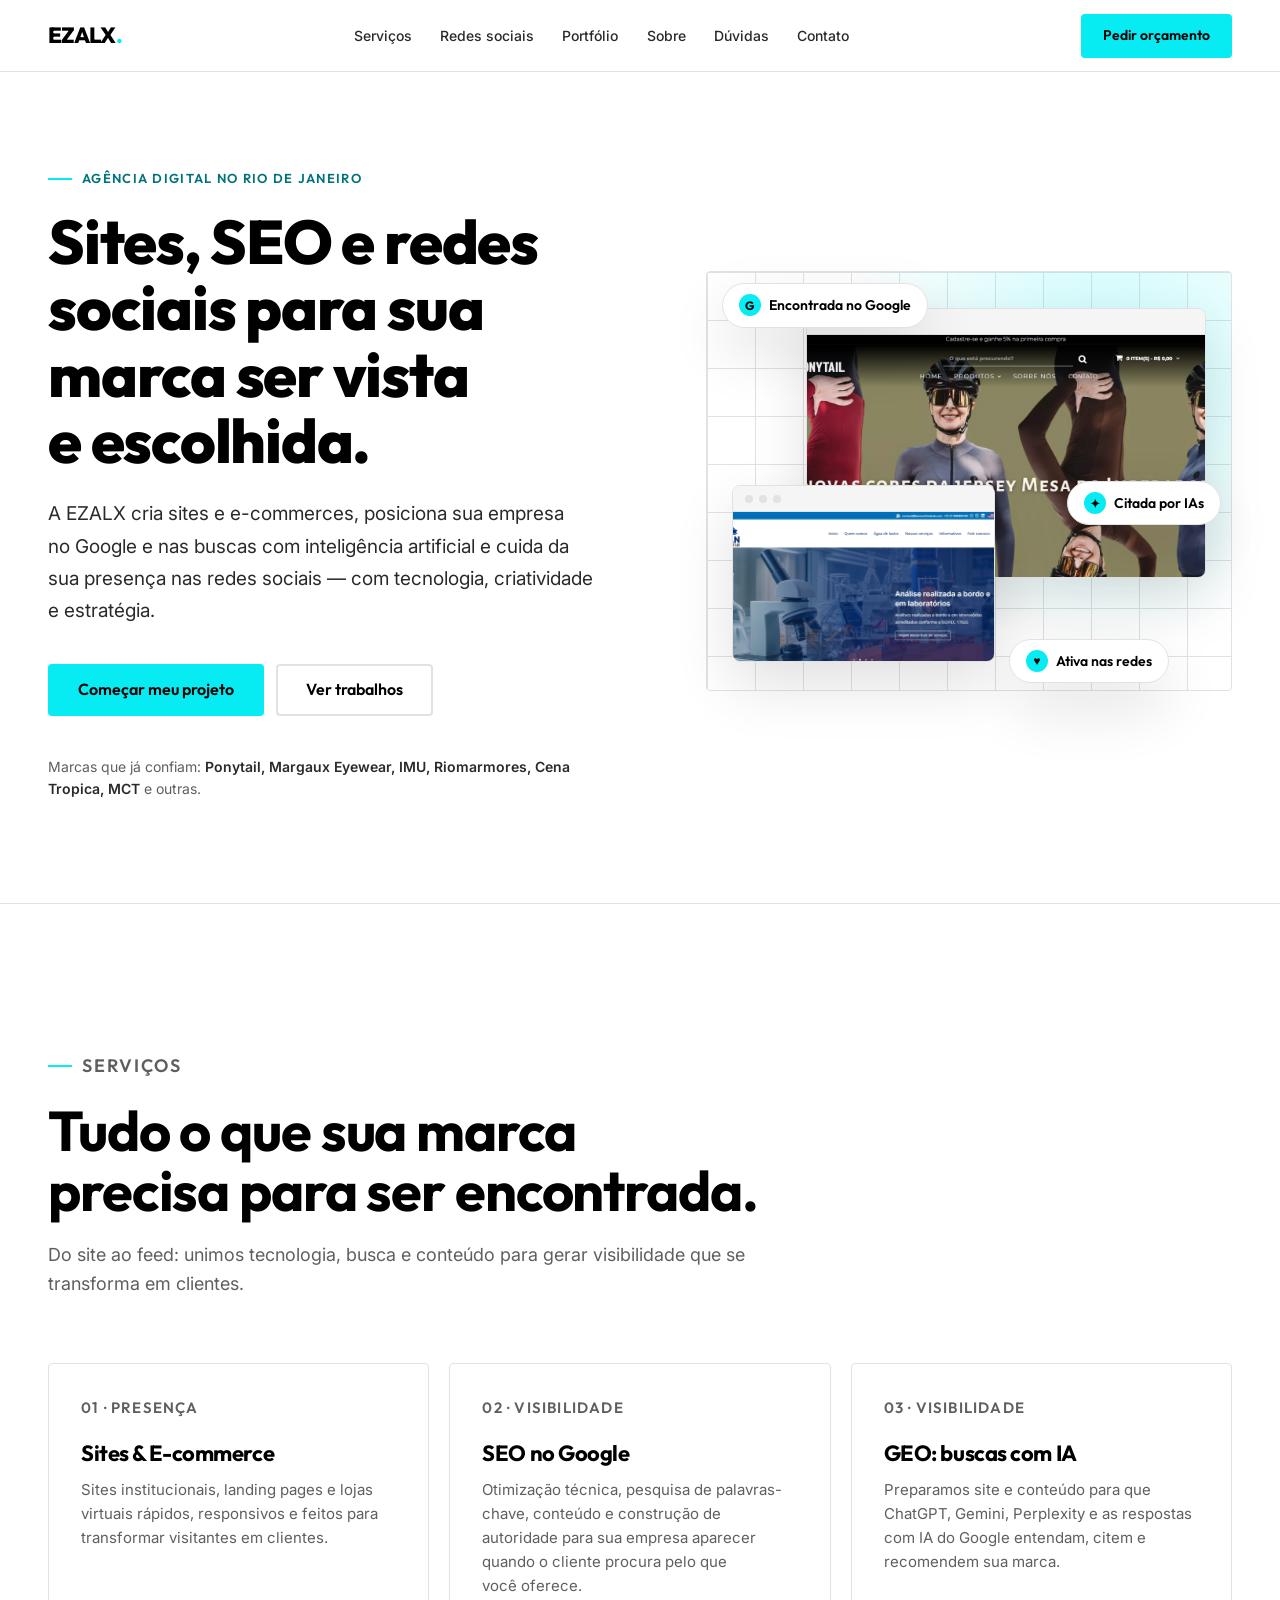
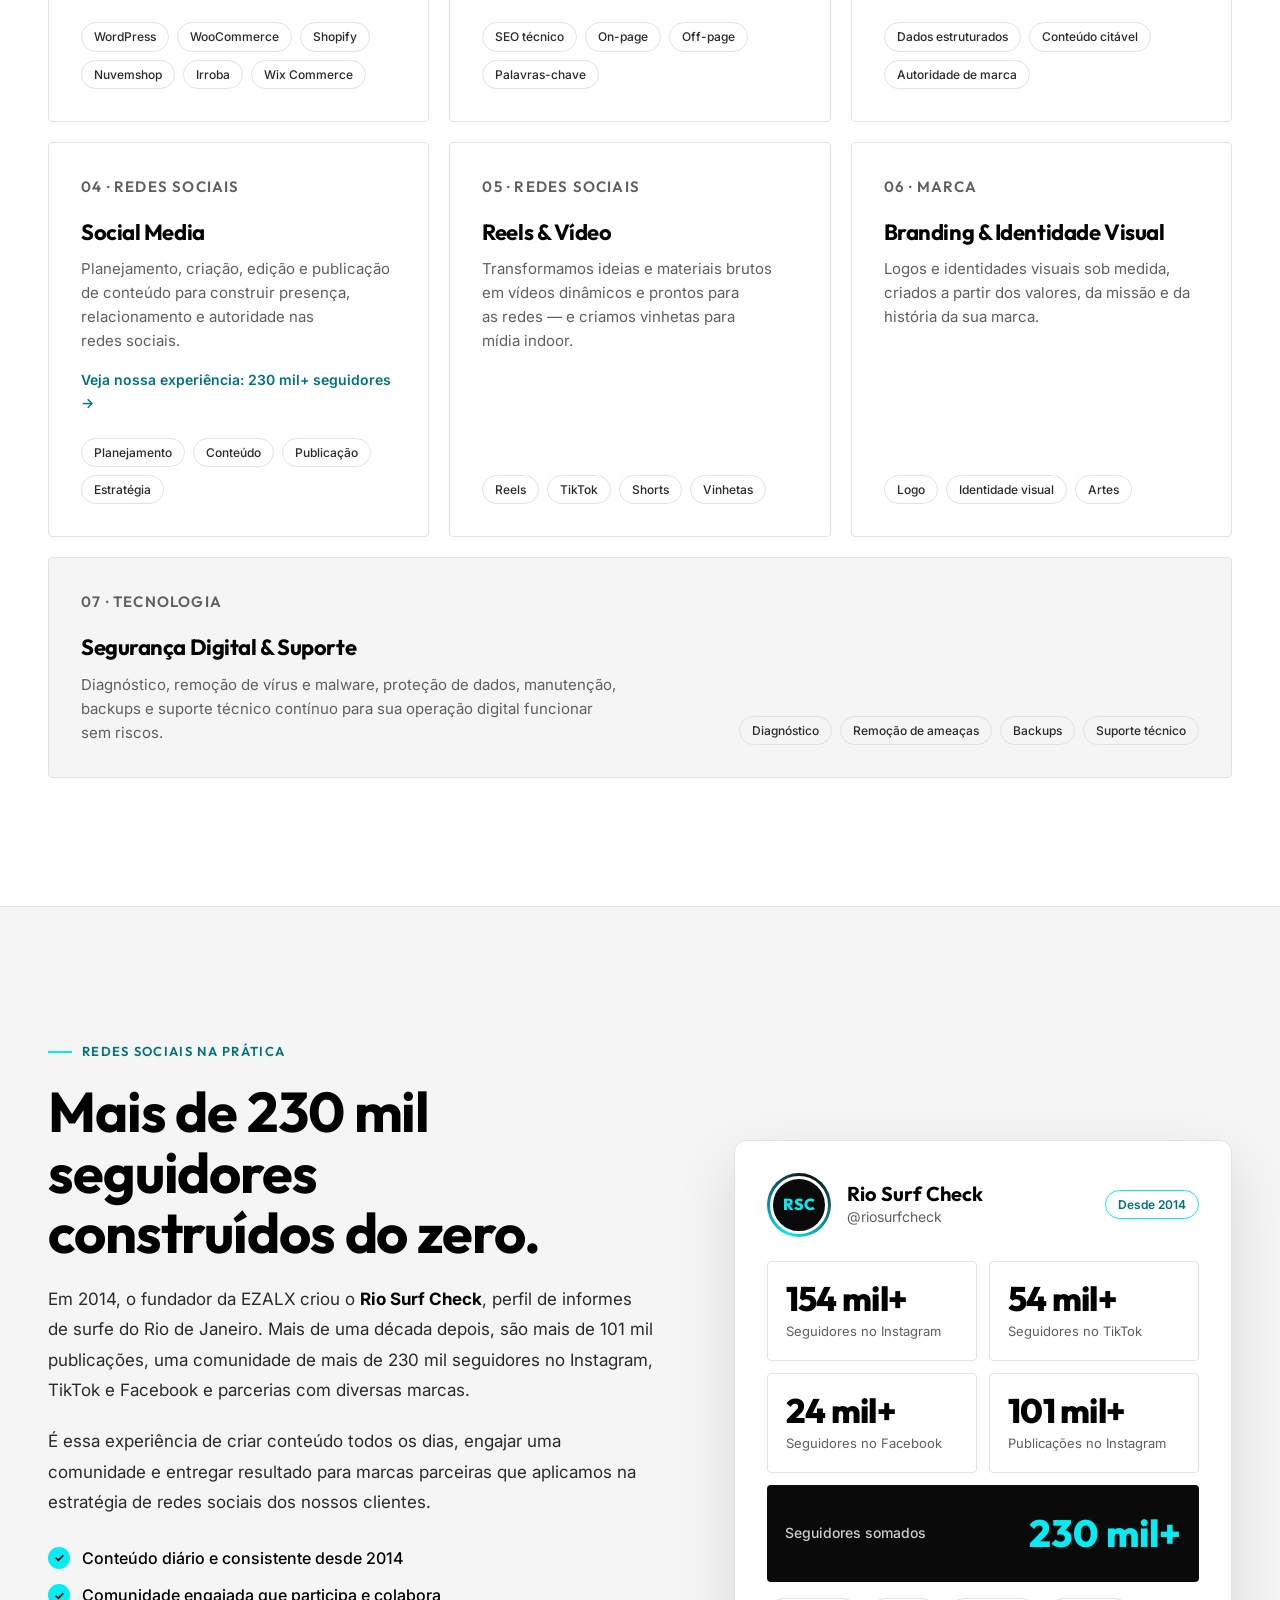
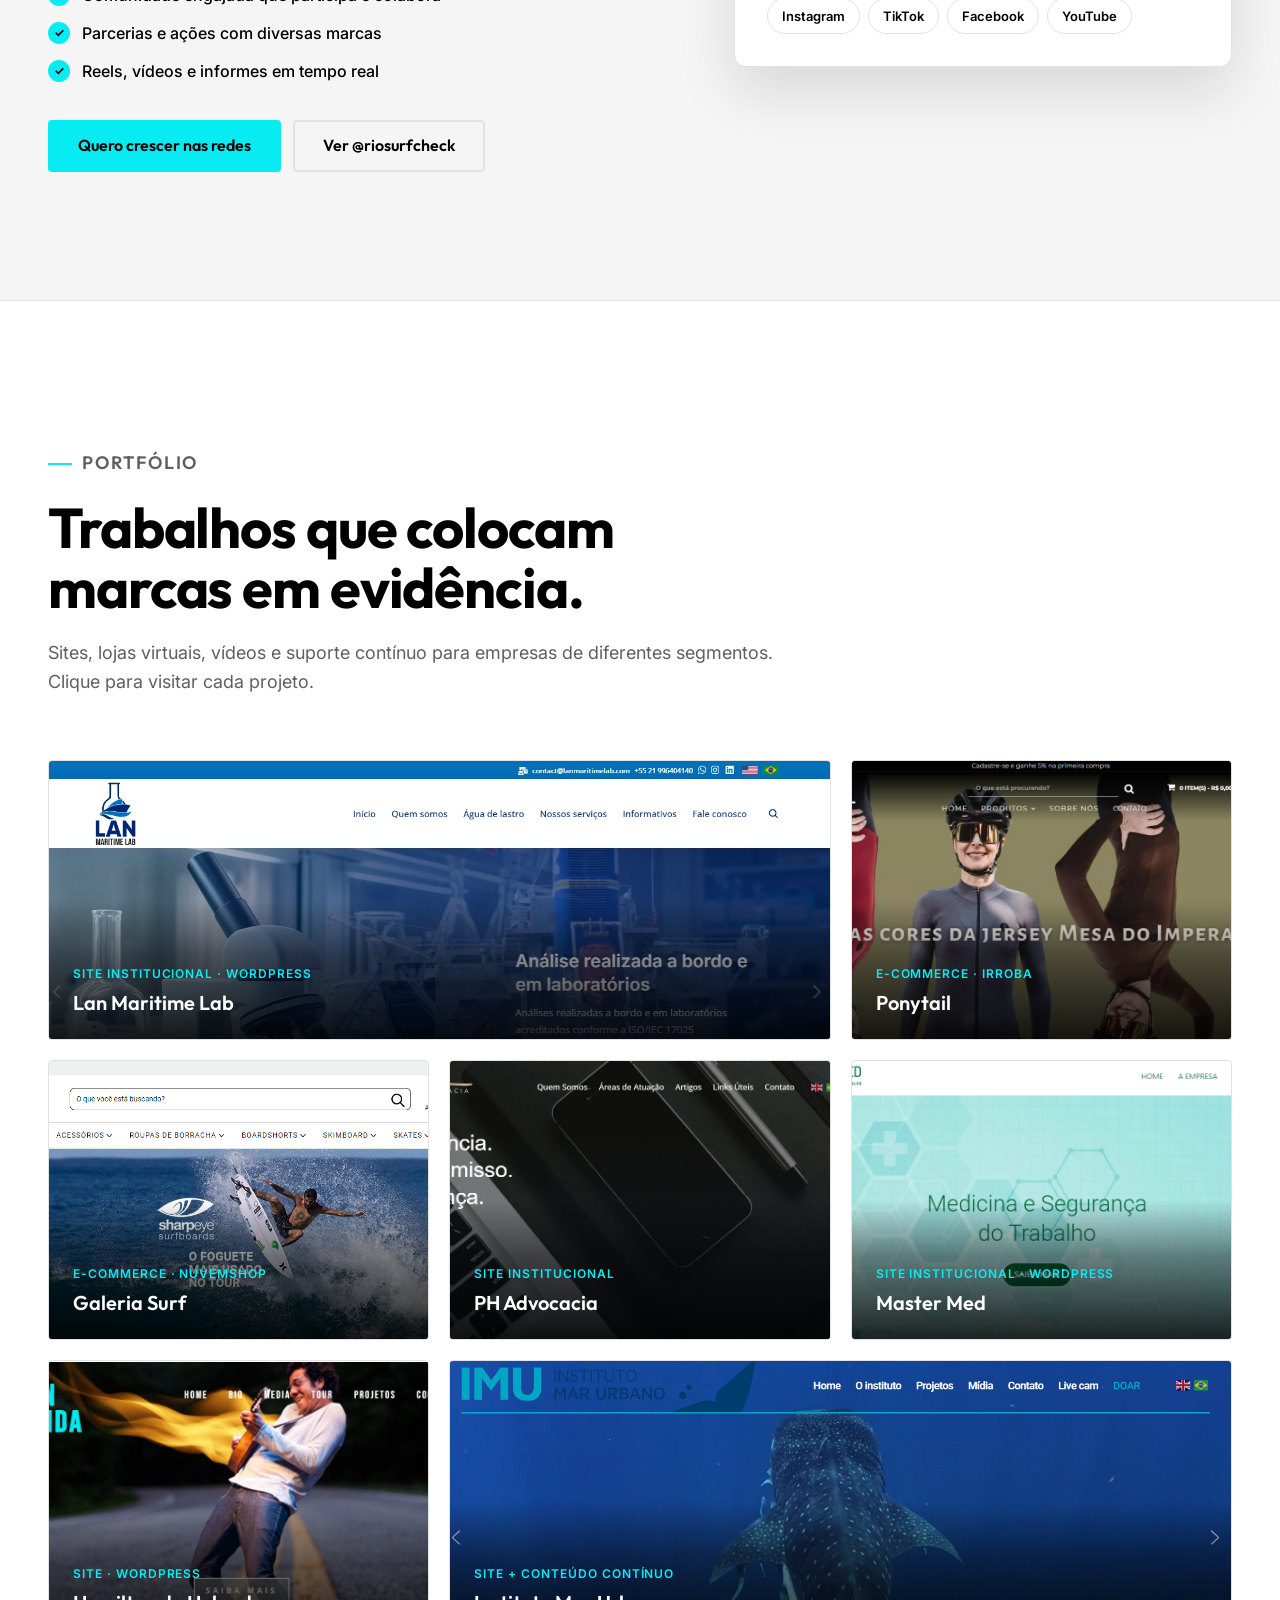
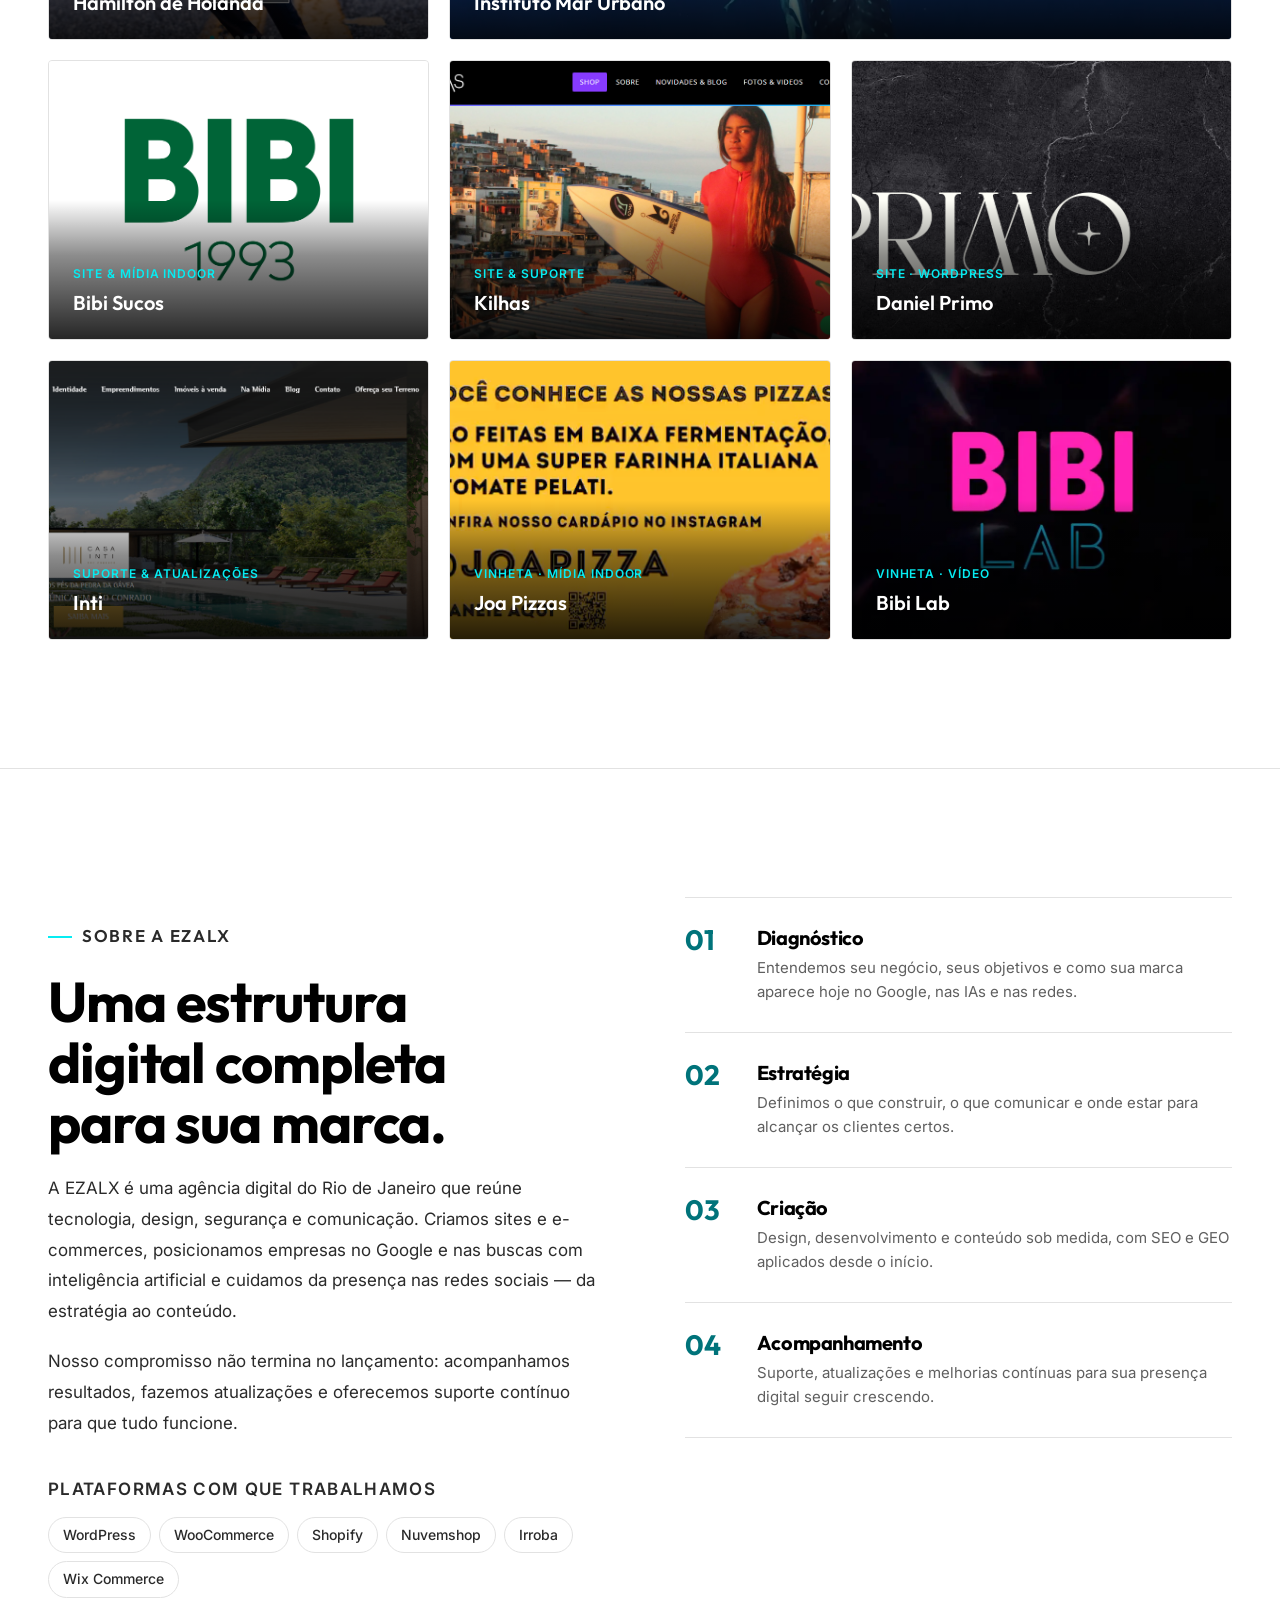
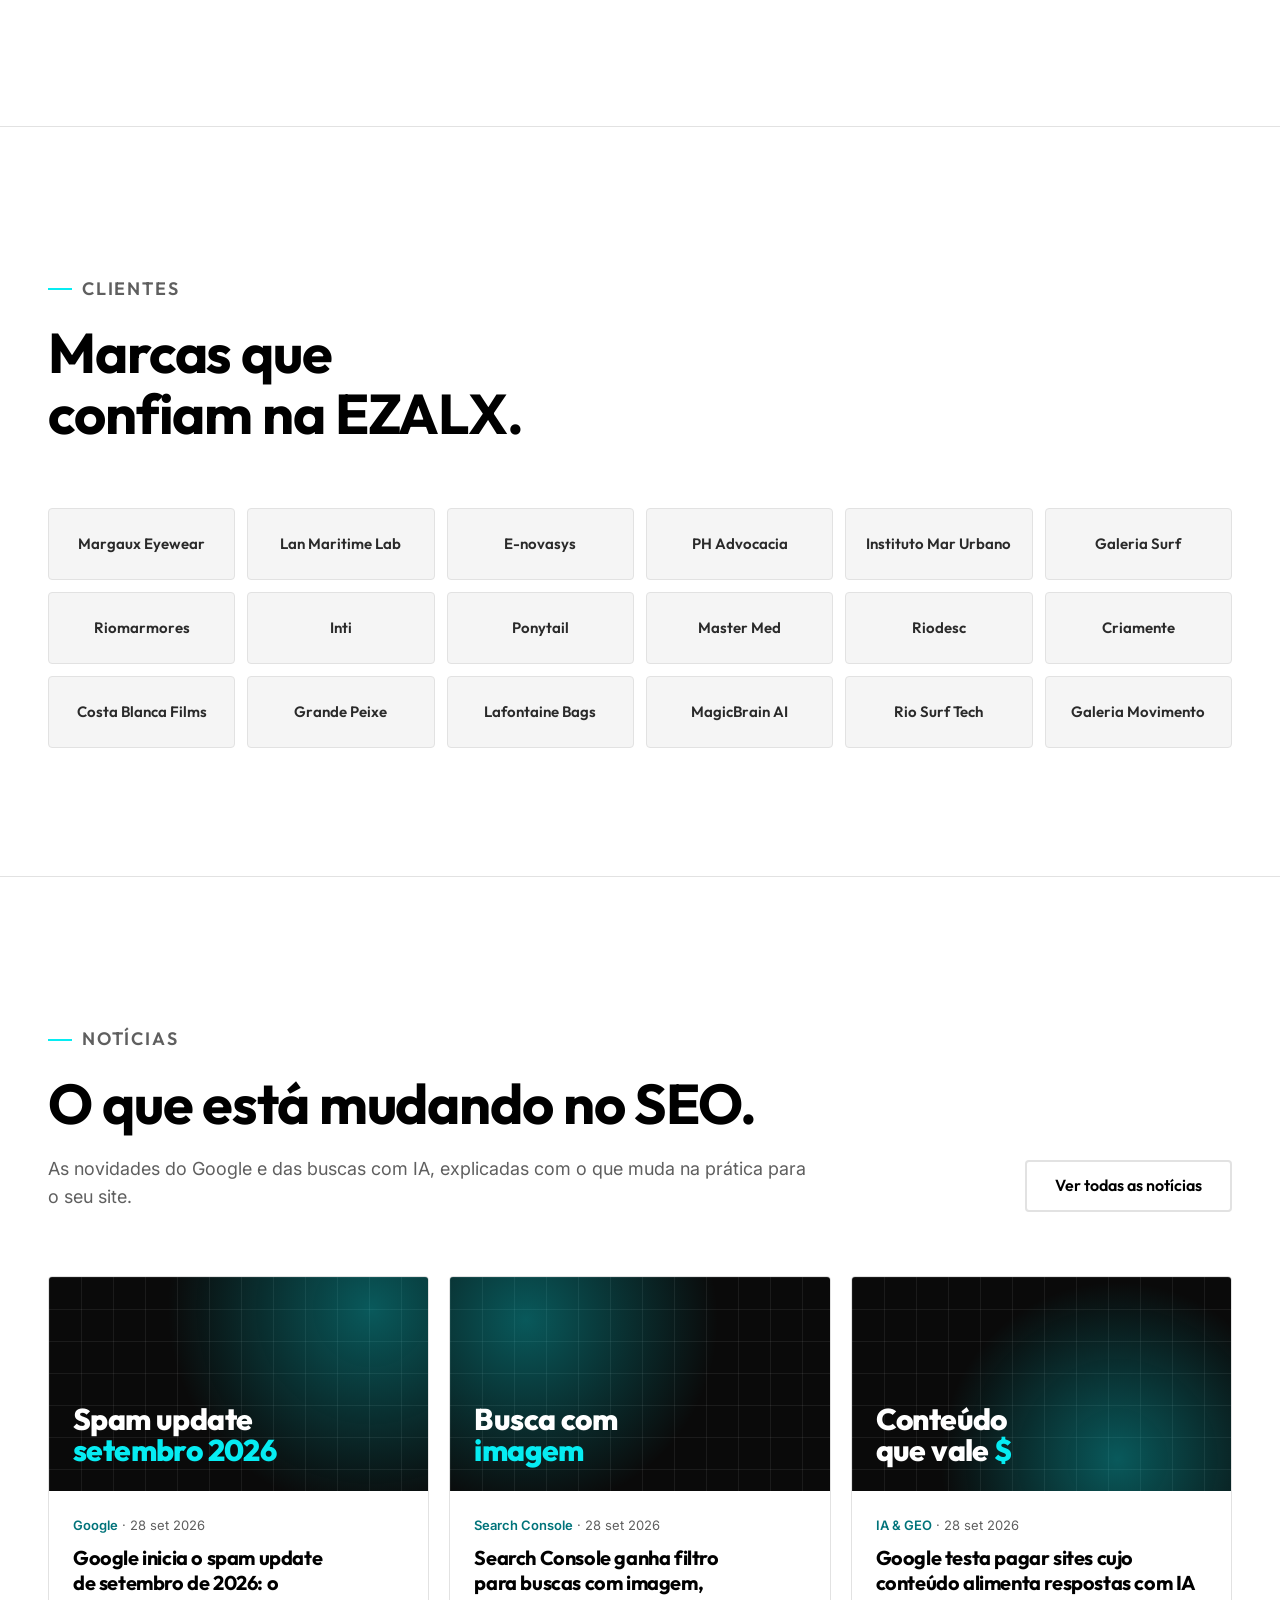
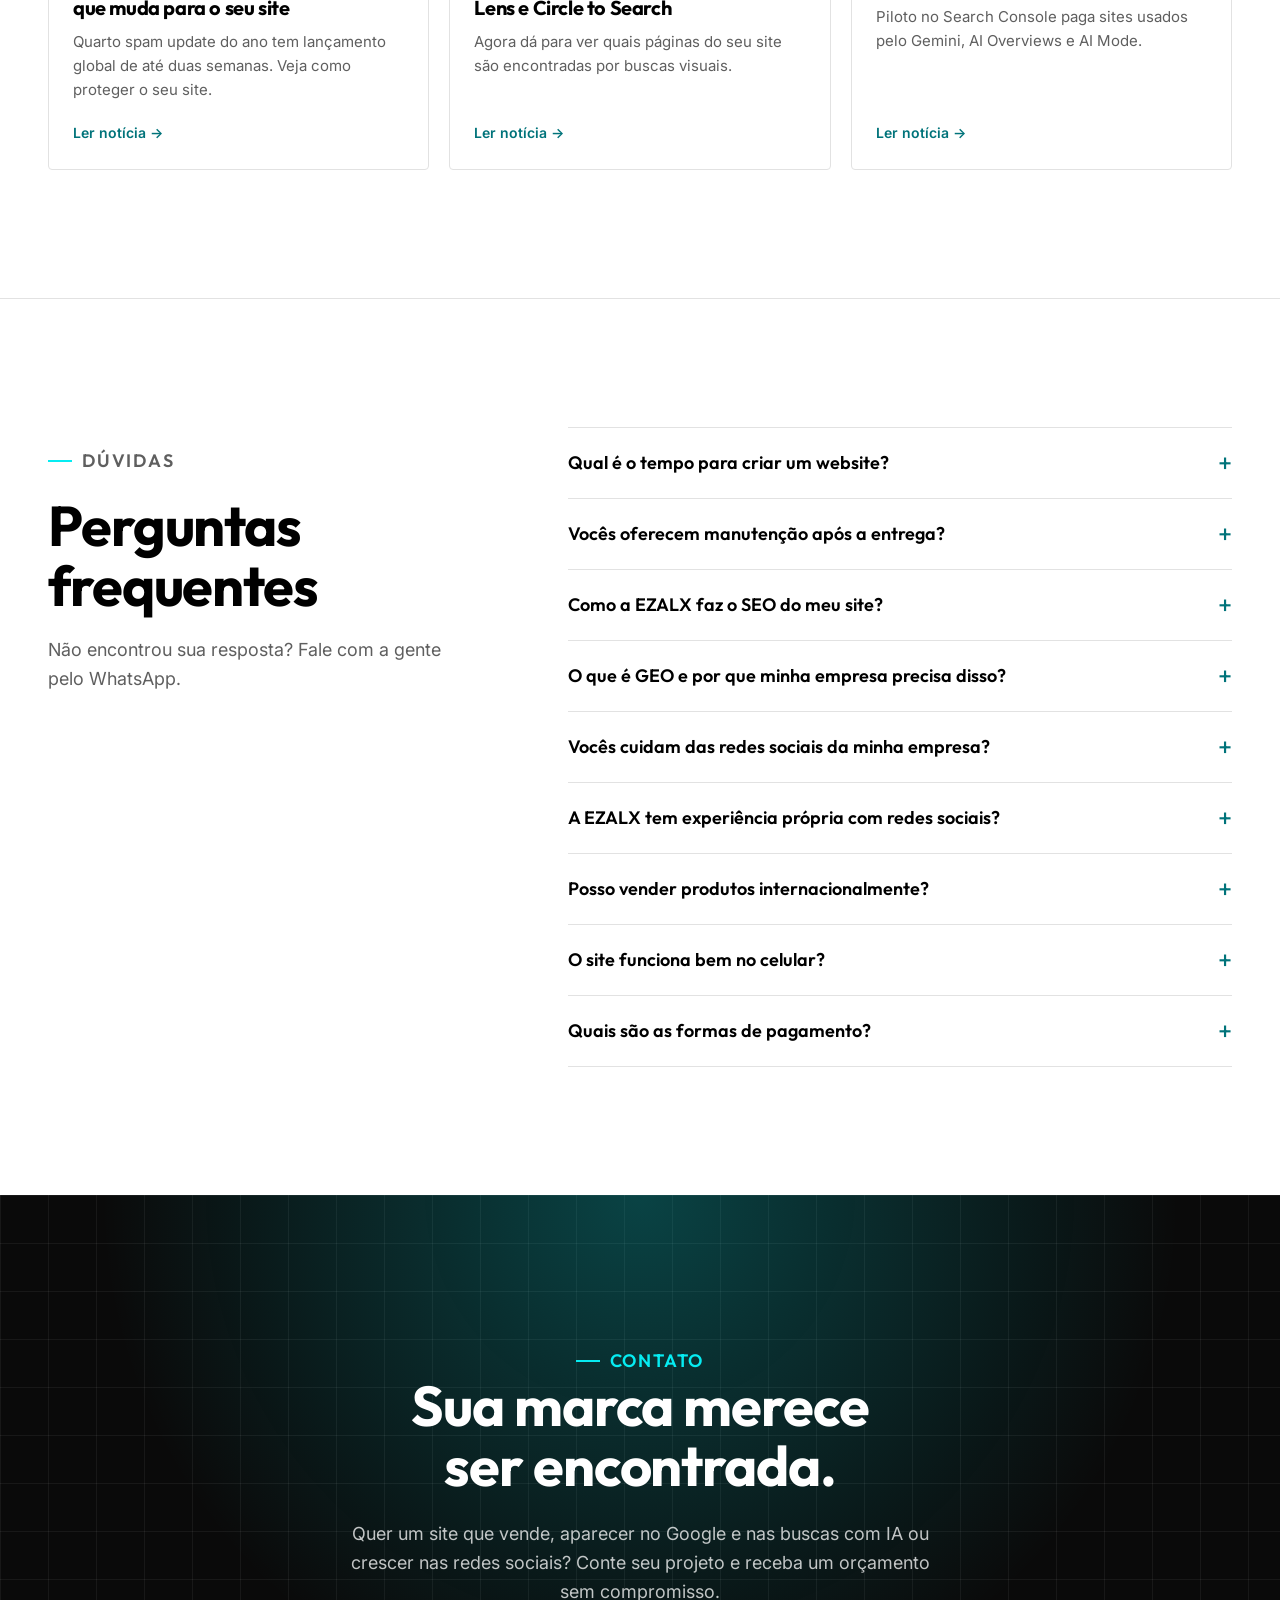
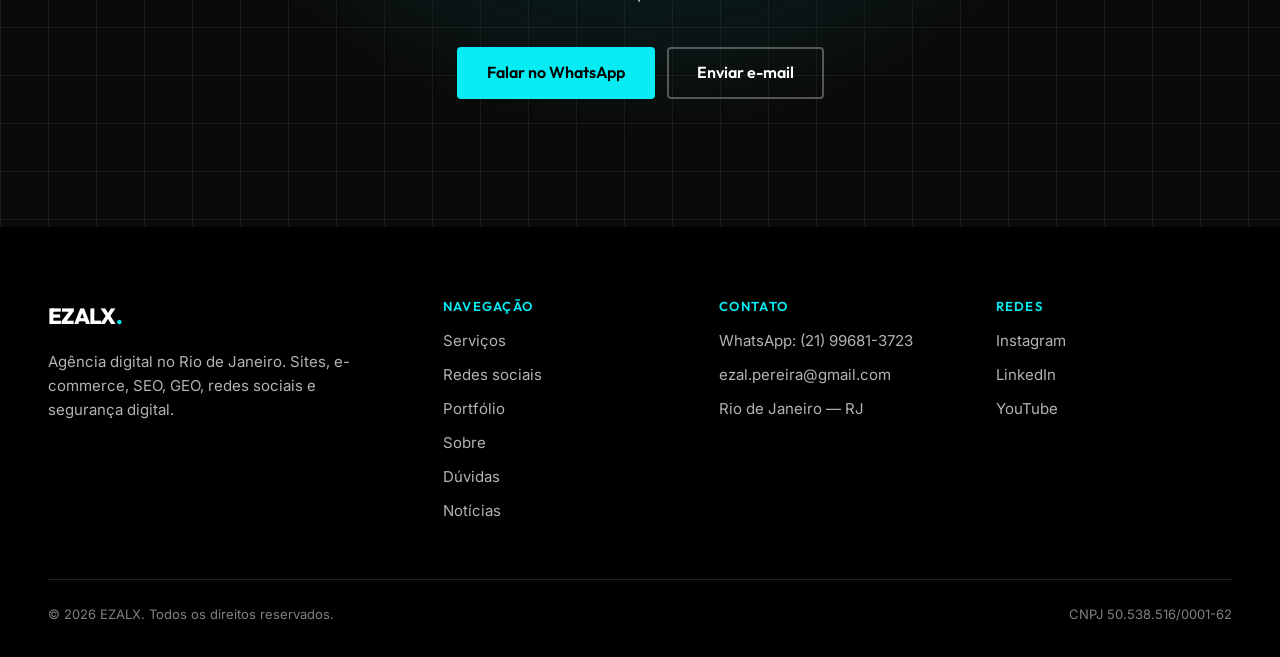
==== commit a7132abc: "Remover projeto Criamente do portfolio Instituto Mar Urbano passa a ocupar duas colunas para a grade" ====
--- a/index.html
+++ b/index.html
@@ -776,6 +776,8 @@
 
         .project-title { display: block; margin-top: 4px; font-family: var(--font-display); font-size: 20px; font-weight: 600; }
 
+        .project--wide { grid-column: span 2; }
+
         @media (max-width: 1024px) {
             .portfolio-grid { grid-template-columns: repeat(2, 1fr); grid-auto-rows: 240px; }
             .project:first-child { grid-column: auto; }
@@ -783,6 +785,7 @@
 
         @media (max-width: 640px) {
             .portfolio-grid { grid-template-columns: 1fr; grid-auto-rows: 220px; gap: 16px; }
+            .project--wide { grid-column: auto; }
         }
 
         /* === ABOUT === */
@@ -1224,17 +1227,13 @@
                         <img src="images/portfolio/hamilton-de-holanda.webp" alt="Site do músico Hamilton de Holanda criado pela EZALX" loading="lazy" width="1050" height="700">
                         <span class="project-info"><span class="project-type">Site · WordPress</span><span class="project-title">Hamilton de Holanda</span></span>
                     </a>
-                    <a class="project" href="https://institutomarurbano.com.br/" target="_blank" rel="noopener">
+                    <a class="project project--wide" href="https://institutomarurbano.com.br/" target="_blank" rel="noopener">
                         <img src="images/portfolio/institutomarurbano.webp" alt="Site do Instituto Mar Urbano mantido pela EZALX" loading="lazy" width="1050" height="700">
                         <span class="project-info"><span class="project-type">Site + conteúdo contínuo</span><span class="project-title">Instituto Mar Urbano</span></span>
                     </a>
                     <a class="project" href="https://bibisucos.com.br/" target="_blank" rel="noopener">
                         <img src="images/portfolio/bibisucos.webp" alt="Site da Bibi Sucos mantido pela EZALX" loading="lazy" width="1050" height="700">
                         <span class="project-info"><span class="project-type">Site &amp; mídia indoor</span><span class="project-title">Bibi Sucos</span></span>
-                    </a>
-                    <a class="project" href="https://criamente.com/" target="_blank" rel="noopener">
-                        <img src="images/portfolio/criamente.webp" alt="Site da Criamente com animações ajustadas pela EZALX" loading="lazy" width="1050" height="700">
-                        <span class="project-info"><span class="project-type">Animações CSS/JS</span><span class="project-title">Criamente</span></span>
                     </a>
                     <a class="project" href="https://kilhas.com.br/" target="_blank" rel="noopener">
                         <img src="images/portfolio/kilhas.webp" alt="Site da Kilhas criado pela EZALX" loading="lazy" width="1050" height="700">
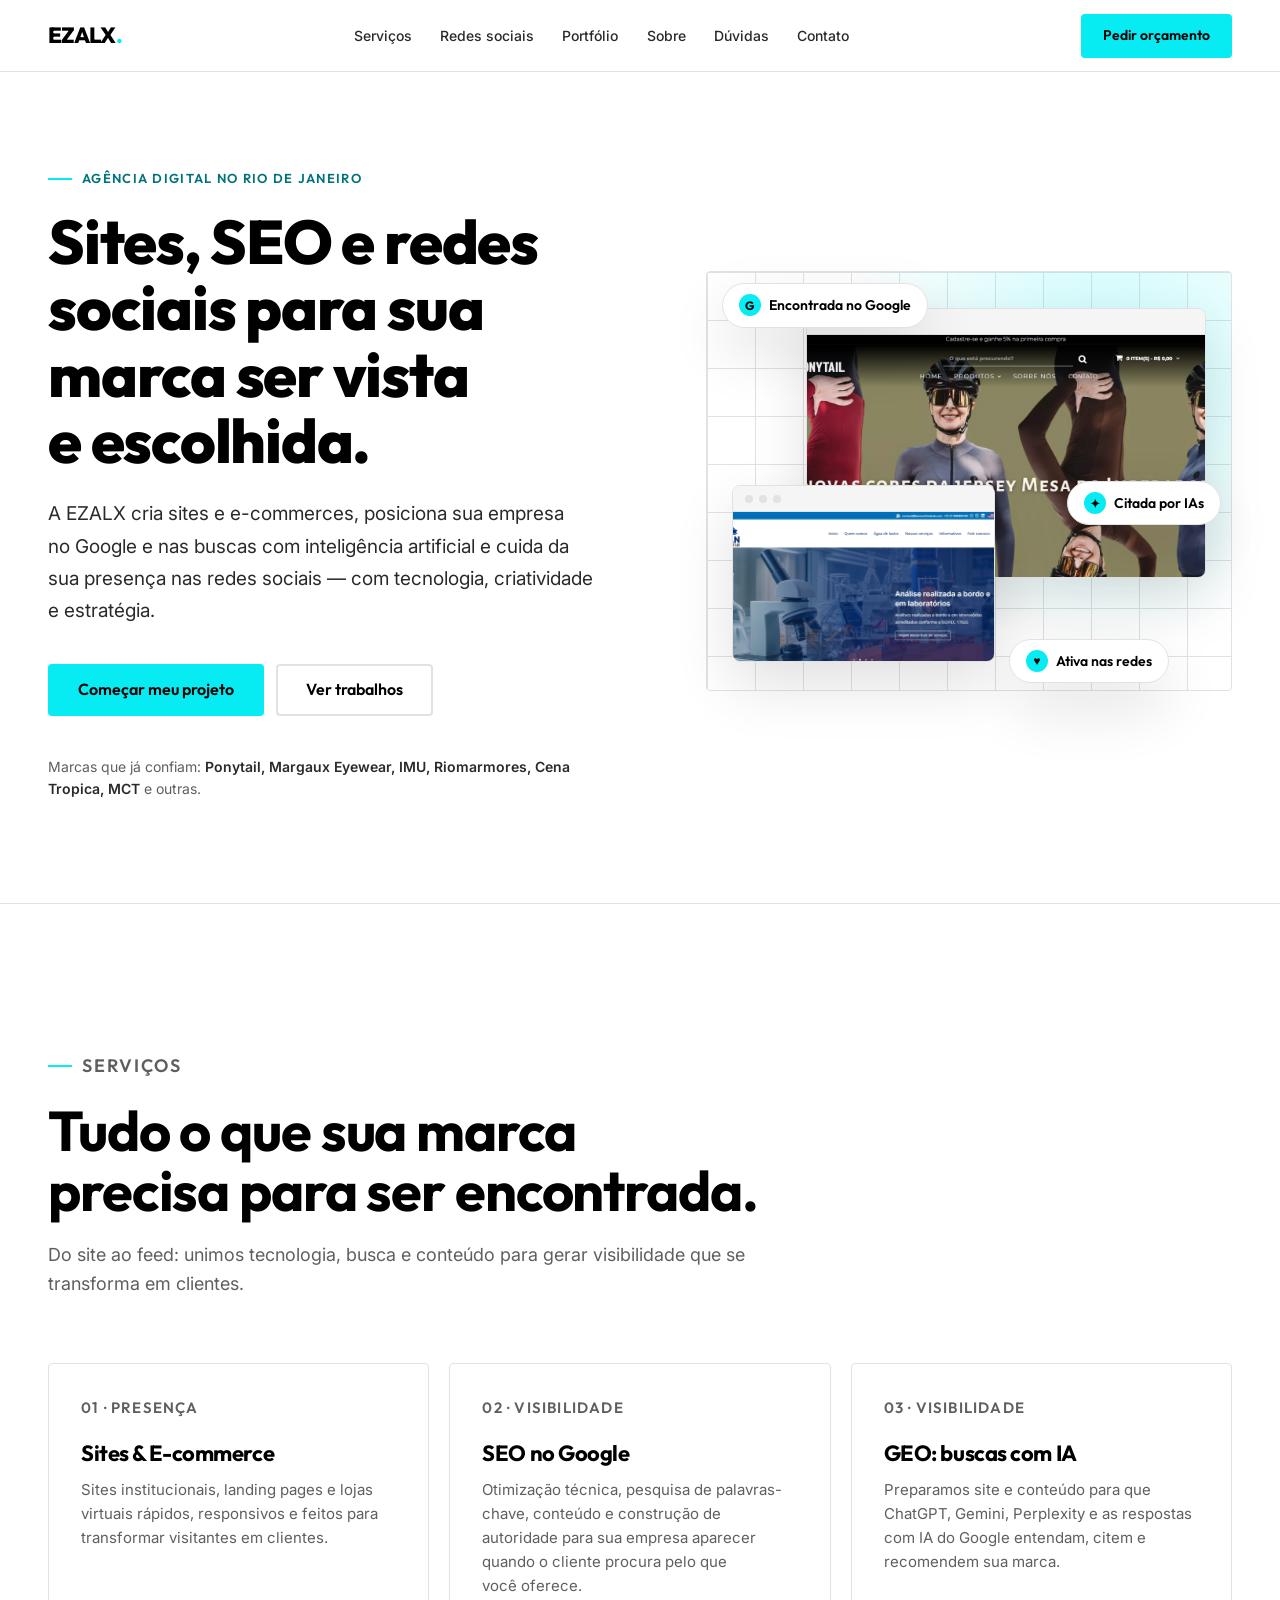
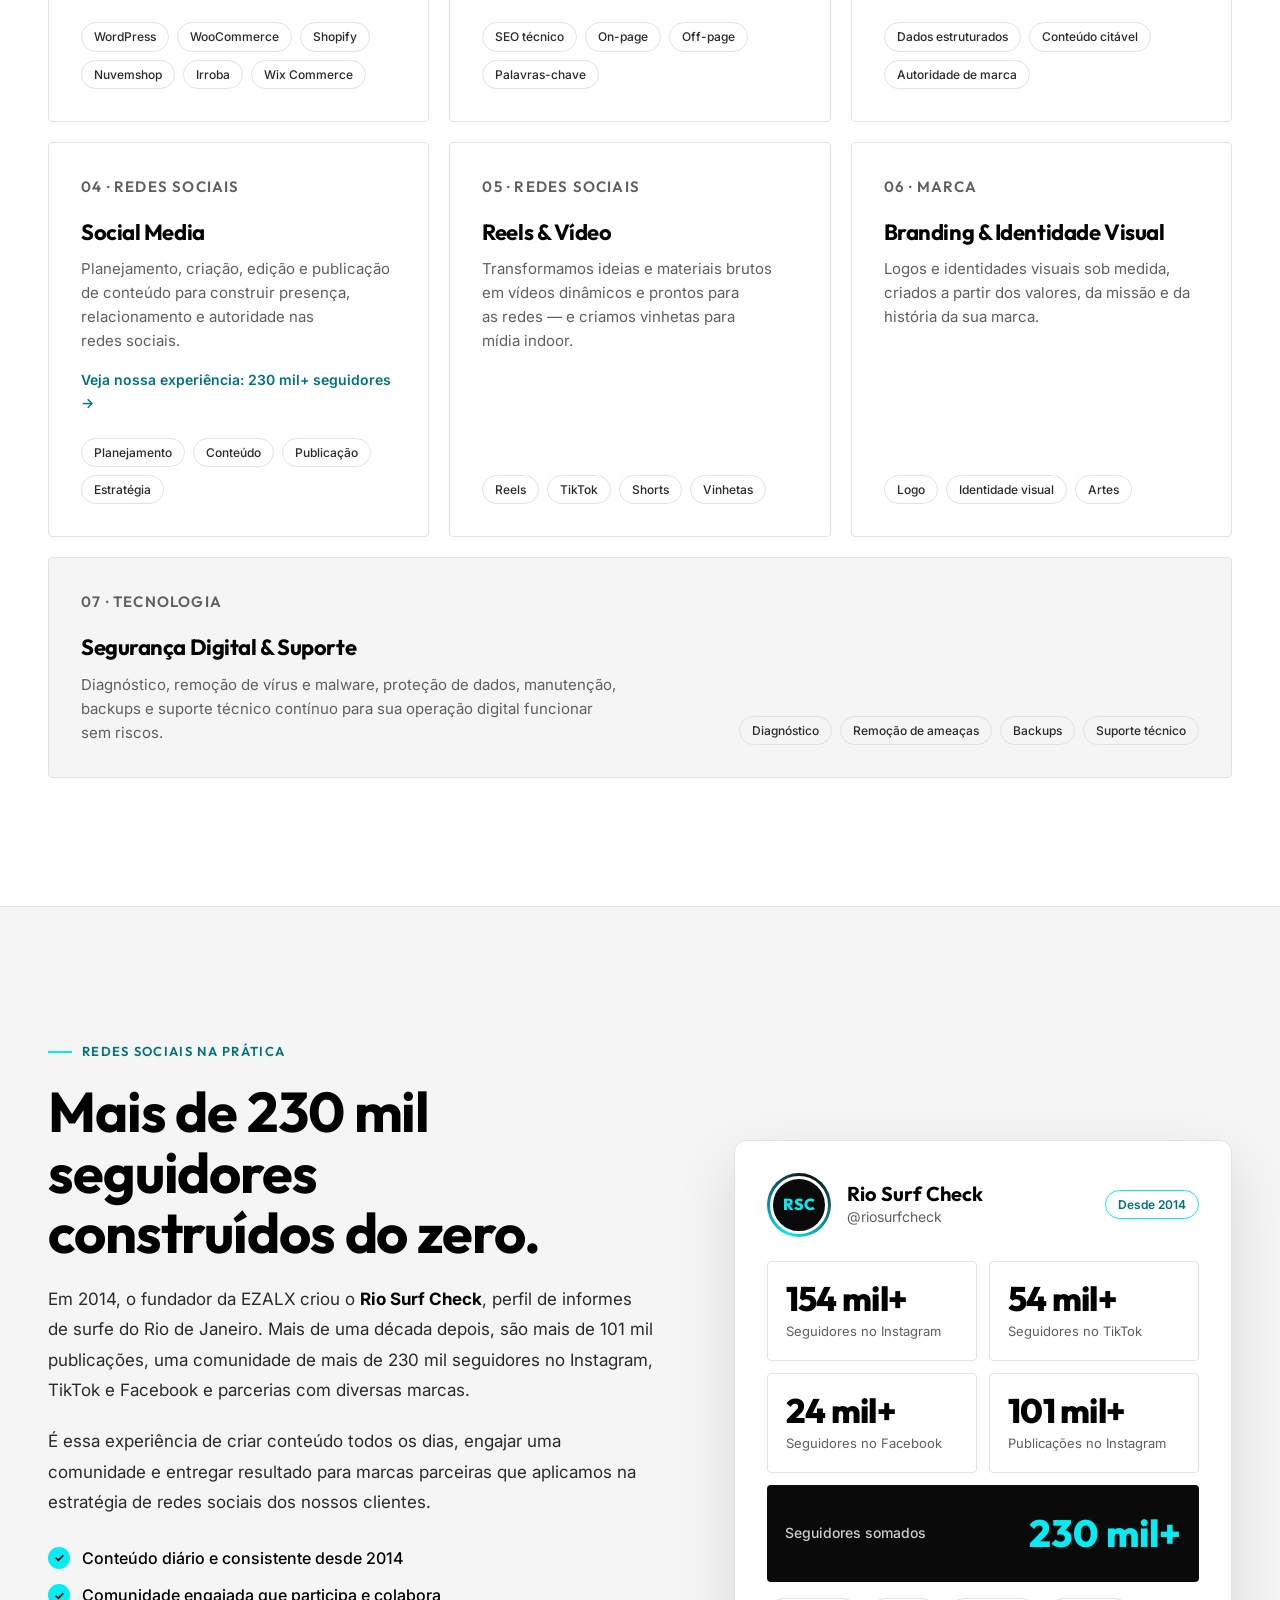
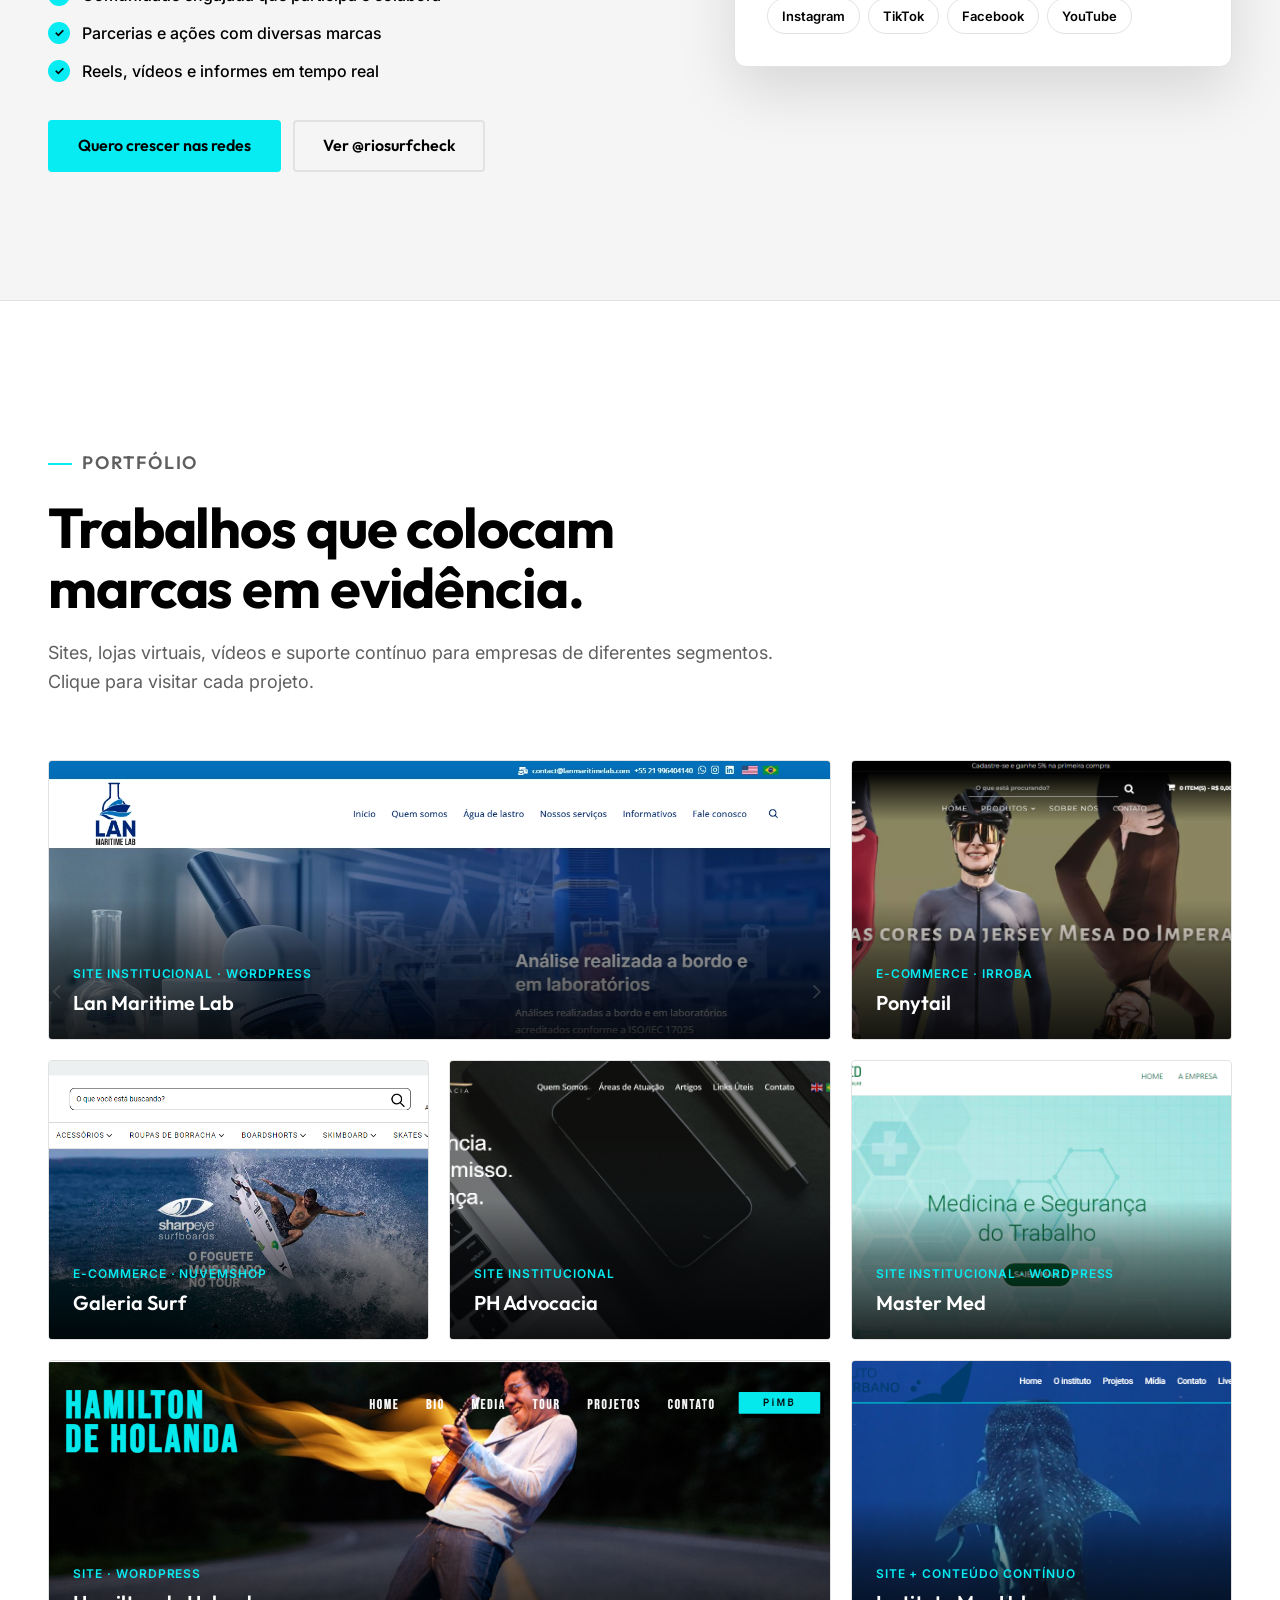
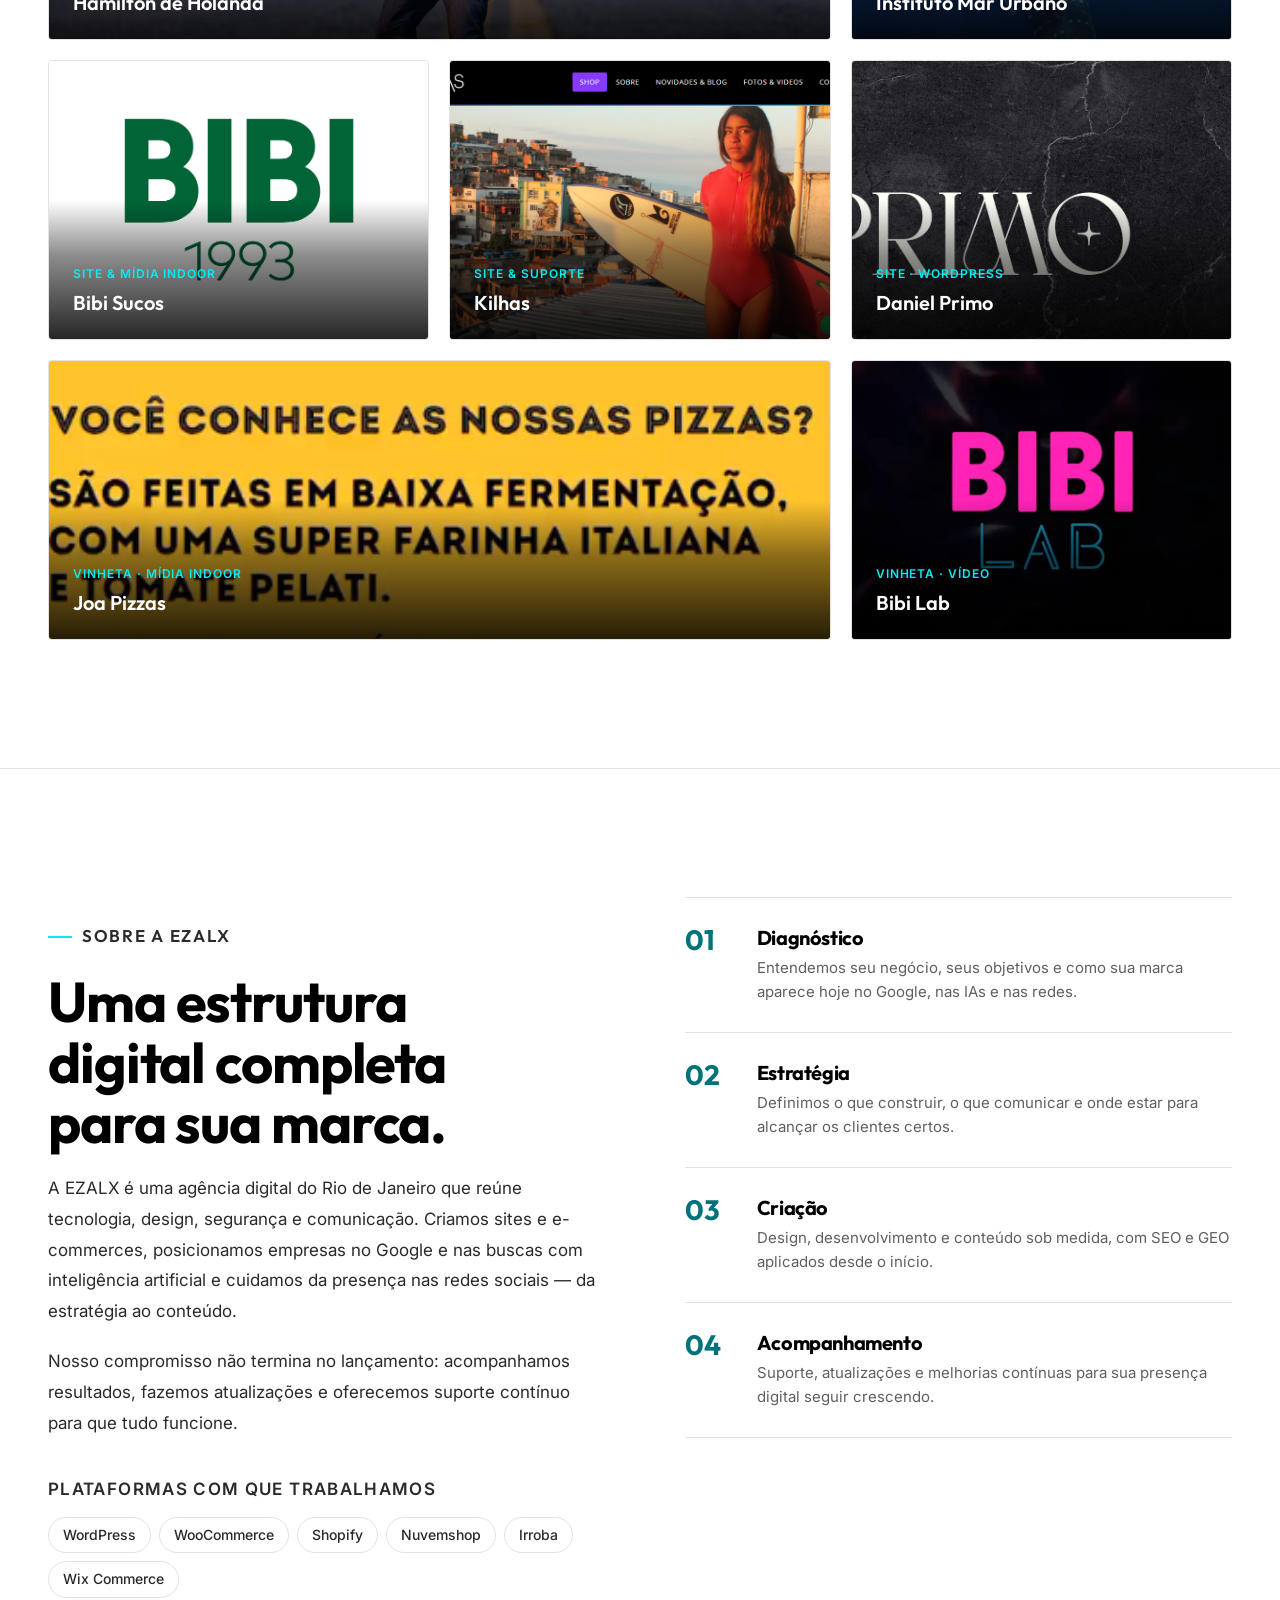
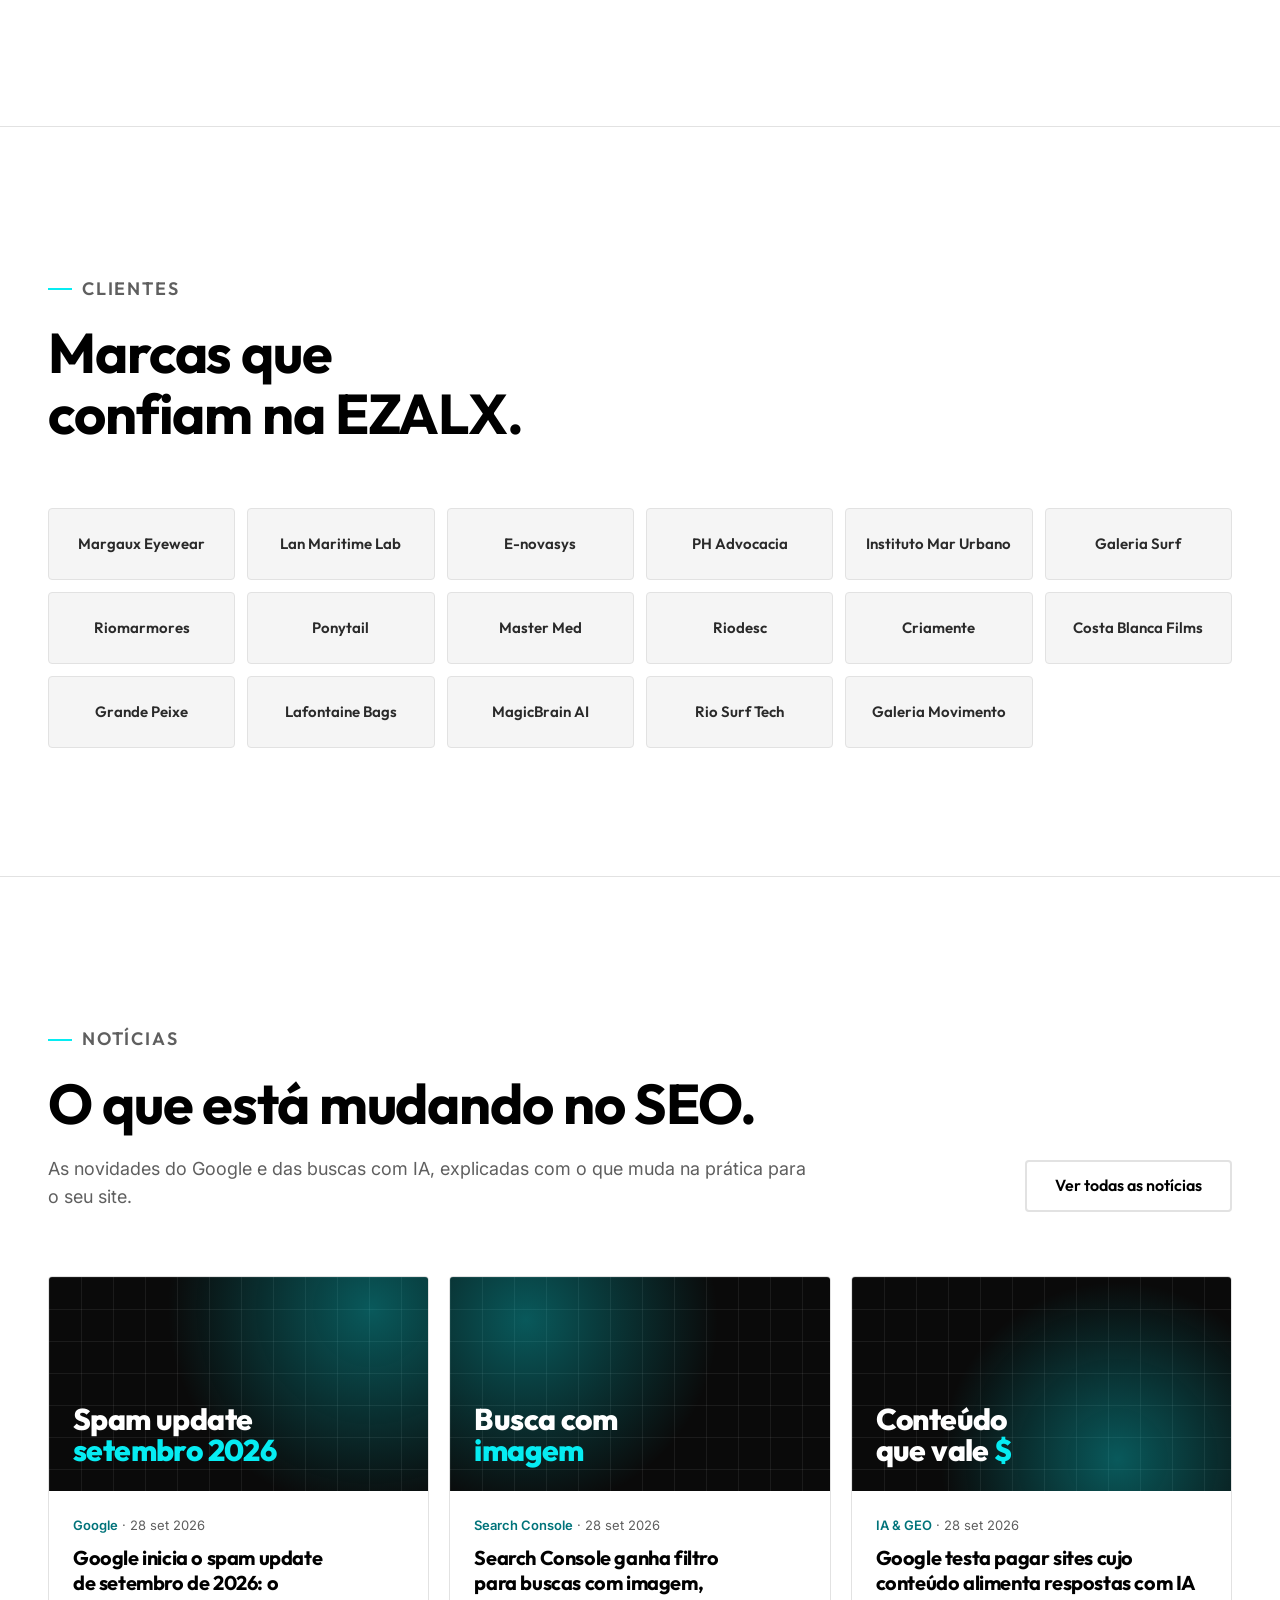
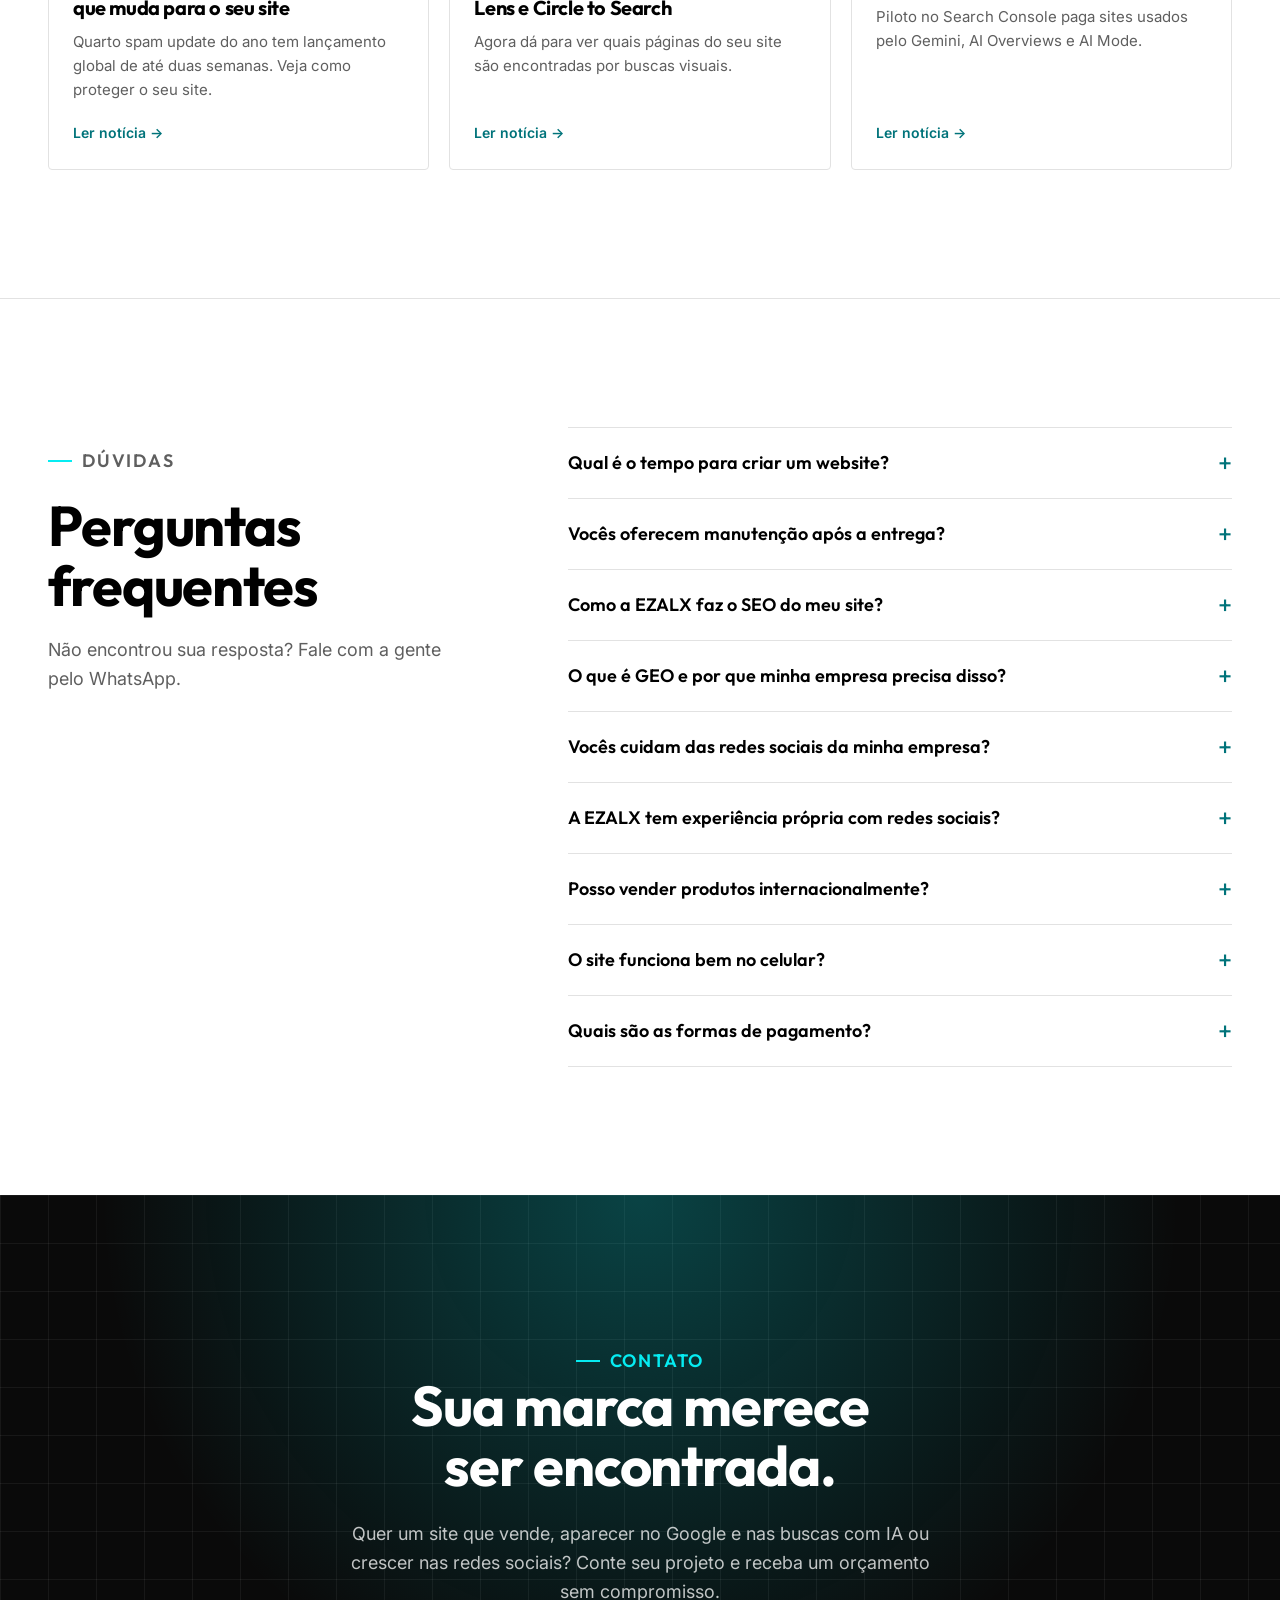
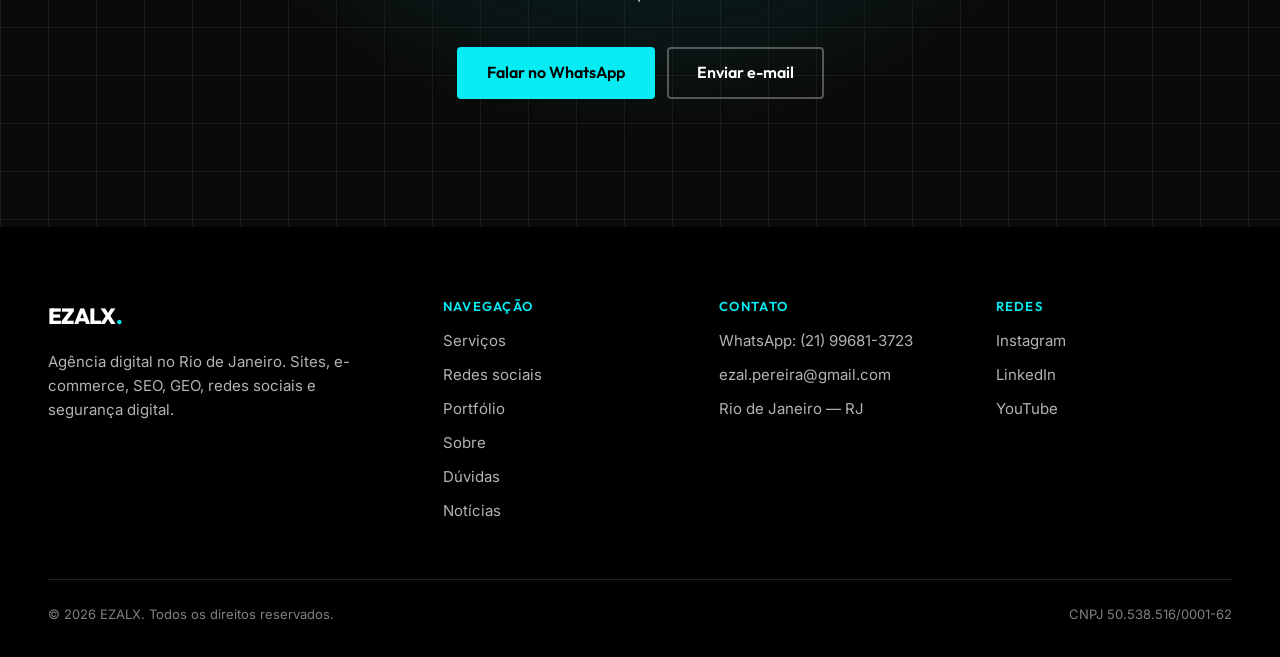
==== commit 0e1950ab: "Remover Inti do portfolio e da lista de clientes Cards largos no desktop passam a ser Lan Maritime, " ====
--- a/index.html
+++ b/index.html
@@ -780,12 +780,11 @@
 
         @media (max-width: 1024px) {
             .portfolio-grid { grid-template-columns: repeat(2, 1fr); grid-auto-rows: 240px; }
-            .project:first-child { grid-column: auto; }
+            .project:first-child, .project--wide { grid-column: auto; }
         }
 
         @media (max-width: 640px) {
             .portfolio-grid { grid-template-columns: 1fr; grid-auto-rows: 220px; gap: 16px; }
-            .project--wide { grid-column: auto; }
         }
 
         /* === ABOUT === */
@@ -1223,11 +1222,11 @@
                         <img src="images/portfolio/mastermed.webp" alt="Site da Master Med, medicina e segurança do trabalho, criado pela EZALX" loading="lazy" width="1050" height="700">
                         <span class="project-info"><span class="project-type">Site institucional · WordPress</span><span class="project-title">Master Med</span></span>
                     </a>
-                    <a class="project" href="https://hamiltondeholanda.com/" target="_blank" rel="noopener">
+                    <a class="project project--wide" href="https://hamiltondeholanda.com/" target="_blank" rel="noopener">
                         <img src="images/portfolio/hamilton-de-holanda.webp" alt="Site do músico Hamilton de Holanda criado pela EZALX" loading="lazy" width="1050" height="700">
                         <span class="project-info"><span class="project-type">Site · WordPress</span><span class="project-title">Hamilton de Holanda</span></span>
                     </a>
-                    <a class="project project--wide" href="https://institutomarurbano.com.br/" target="_blank" rel="noopener">
+                    <a class="project" href="https://institutomarurbano.com.br/" target="_blank" rel="noopener">
                         <img src="images/portfolio/institutomarurbano.webp" alt="Site do Instituto Mar Urbano mantido pela EZALX" loading="lazy" width="1050" height="700">
                         <span class="project-info"><span class="project-type">Site + conteúdo contínuo</span><span class="project-title">Instituto Mar Urbano</span></span>
                     </a>
@@ -1243,11 +1242,7 @@
                         <img src="images/portfolio/daniel-primo.webp" alt="Site de Daniel Primo criado pela EZALX" loading="lazy" width="1050" height="700">
                         <span class="project-info"><span class="project-type">Site · WordPress</span><span class="project-title">Daniel Primo</span></span>
                     </a>
-                    <a class="project" href="https://inti.rio/" target="_blank" rel="noopener">
-                        <img src="images/portfolio/inti.webp" alt="Site do Inti Rio com suporte da EZALX" loading="lazy" width="1050" height="700">
-                        <span class="project-info"><span class="project-type">Suporte &amp; atualizações</span><span class="project-title">Inti</span></span>
-                    </a>
-                    <a class="project" href="https://www.instagram.com/p/CPl32uDnh9-Hw3bySNB0wPmXPFIS8U8CgsqmgU0/" target="_blank" rel="noopener">
+                    <a class="project project--wide" href="https://www.instagram.com/p/CPl32uDnh9-Hw3bySNB0wPmXPFIS8U8CgsqmgU0/" target="_blank" rel="noopener">
                         <img src="images/portfolio/joa.webp" alt="Vinheta para mídia indoor da Joa Pizzas criada pela EZALX" loading="lazy" width="1050" height="700">
                         <span class="project-info"><span class="project-type">Vinheta · mídia indoor</span><span class="project-title">Joa Pizzas</span></span>
                     </a>
@@ -1308,7 +1303,6 @@
                     <li><a href="https://institutomarurbano.com.br/" target="_blank" rel="noopener">Instituto Mar Urbano</a></li>
                     <li><a href="https://www.galeriasurf.com/" target="_blank" rel="noopener">Galeria Surf</a></li>
                     <li><a href="https://riomarmores.com.br/" target="_blank" rel="noopener">Riomarmores</a></li>
-                    <li><a href="https://inti.rio/" target="_blank" rel="noopener">Inti</a></li>
                     <li><a href="https://ponytail.com.br/" target="_blank" rel="noopener">Ponytail</a></li>
                     <li><a href="https://mastermedsst.com.br/" target="_blank" rel="noopener">Master Med</a></li>
                     <li><a href="https://www.riodesc.com.br/" target="_blank" rel="noopener">Riodesc</a></li>
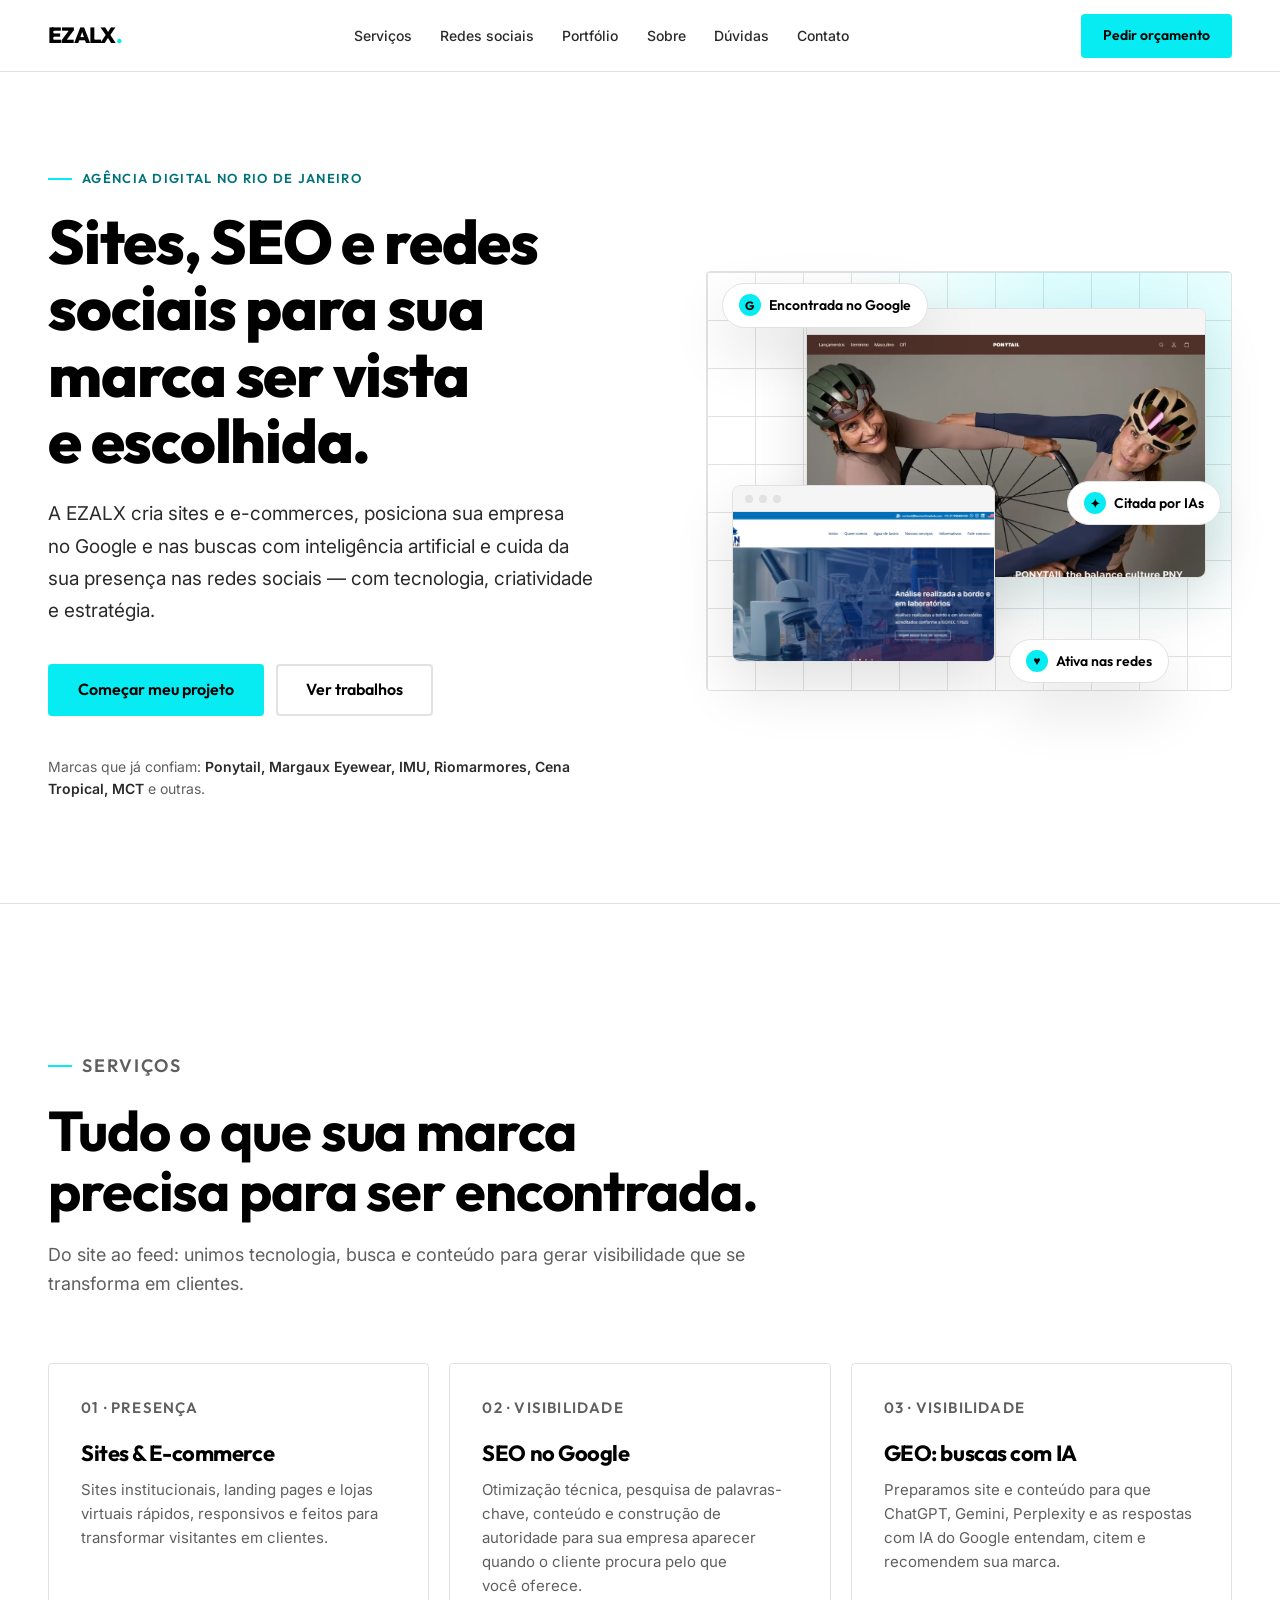
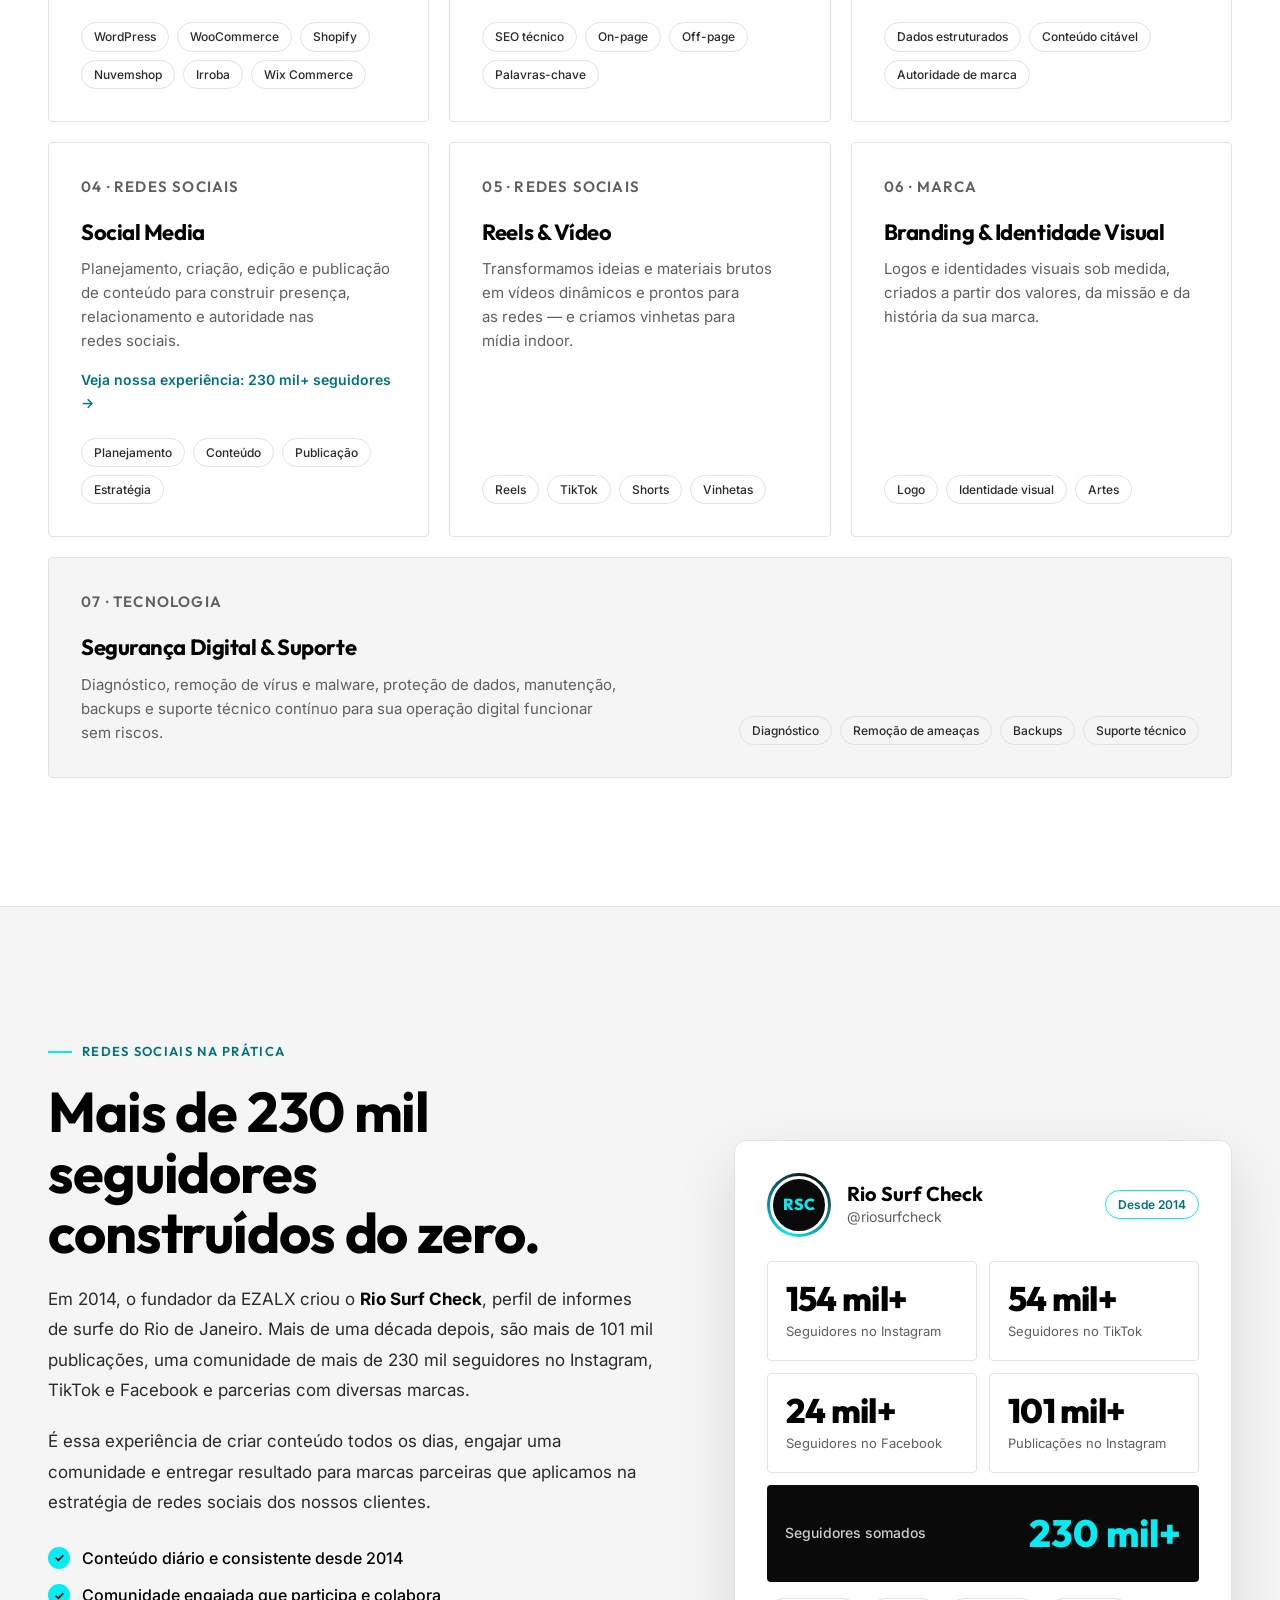
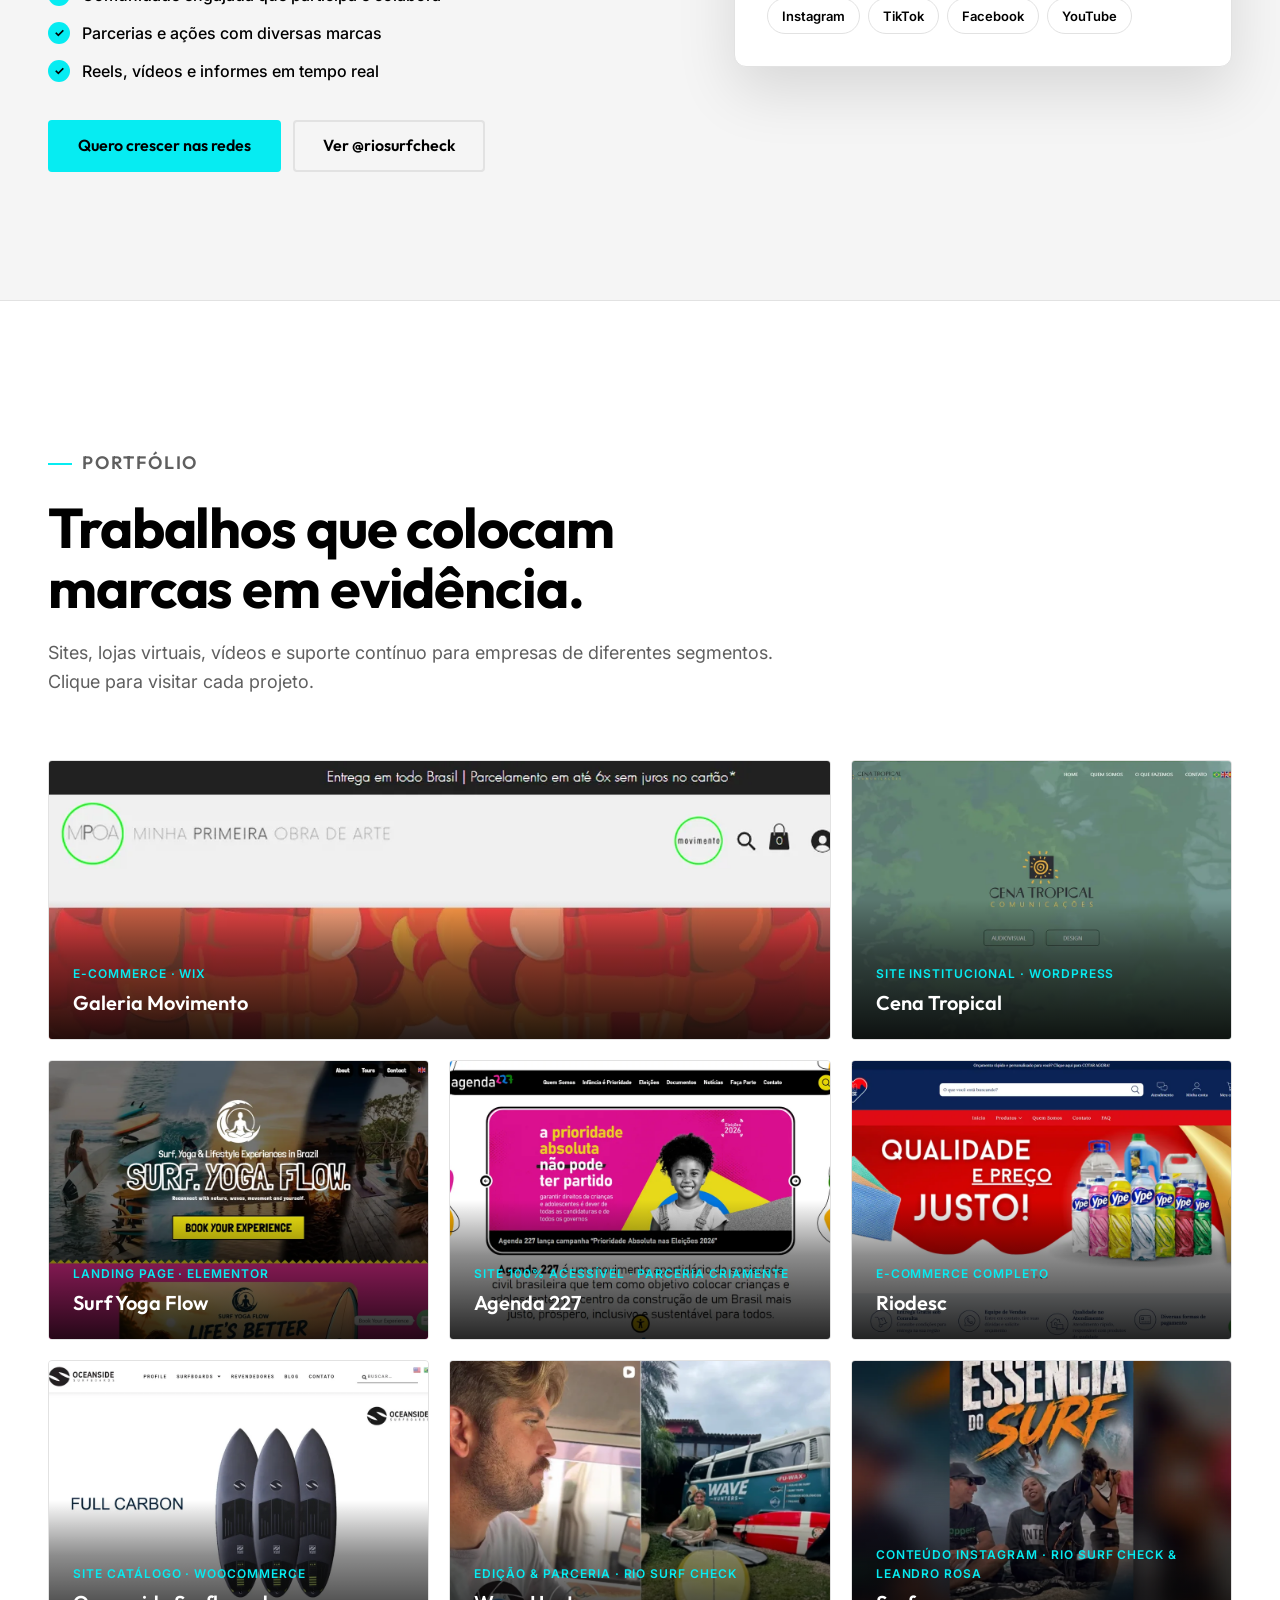
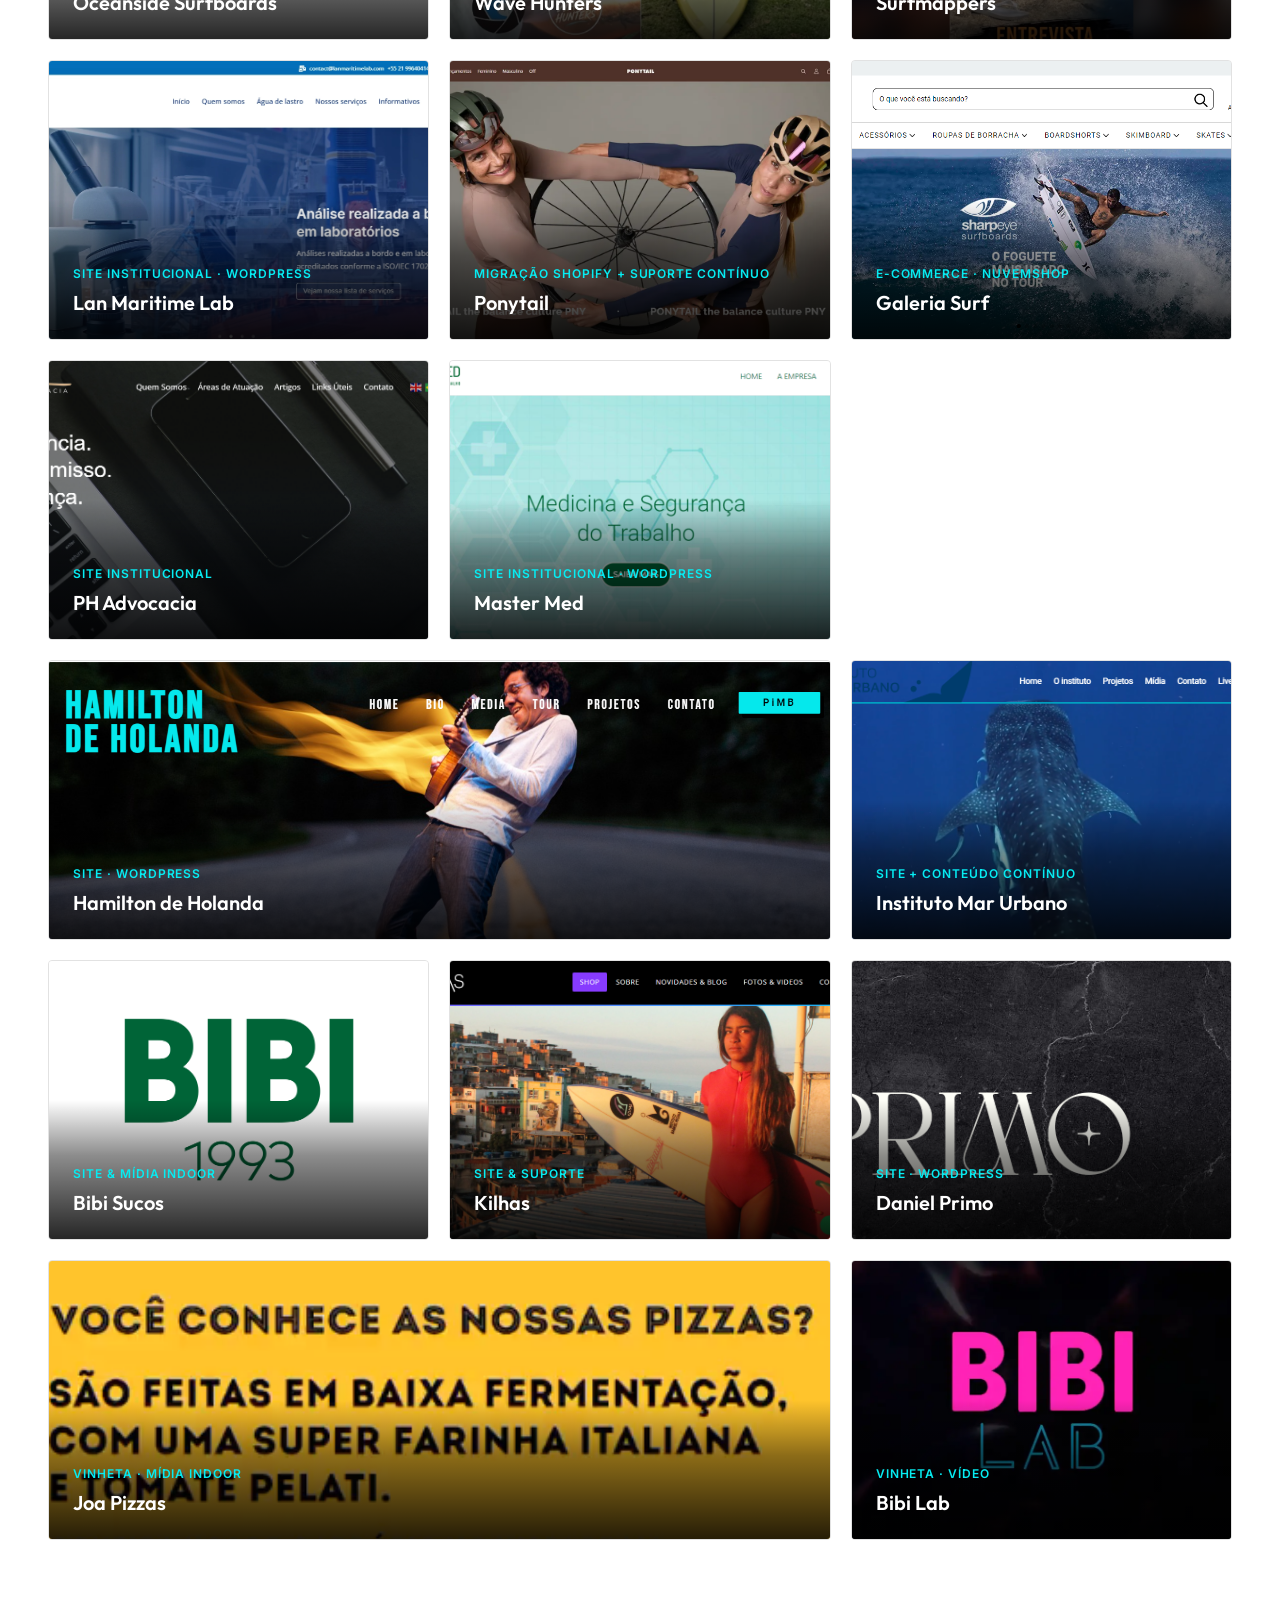
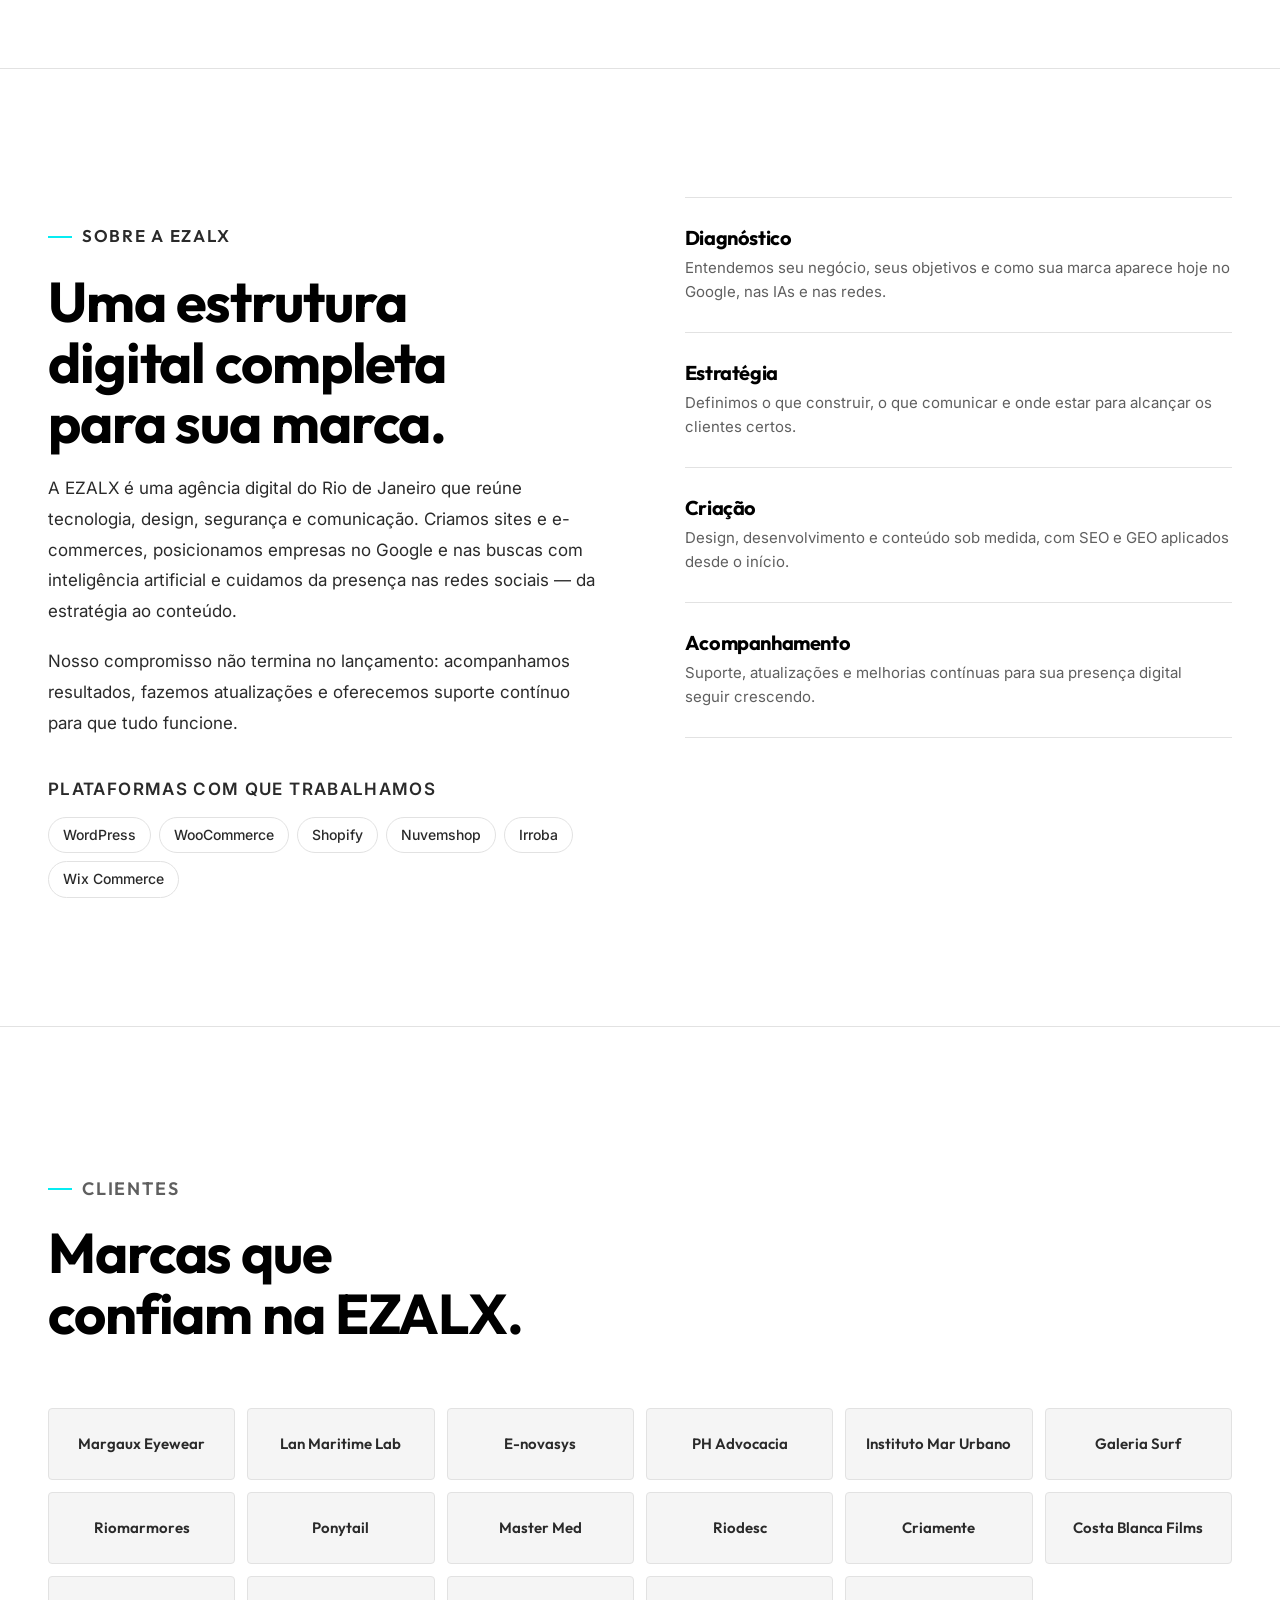
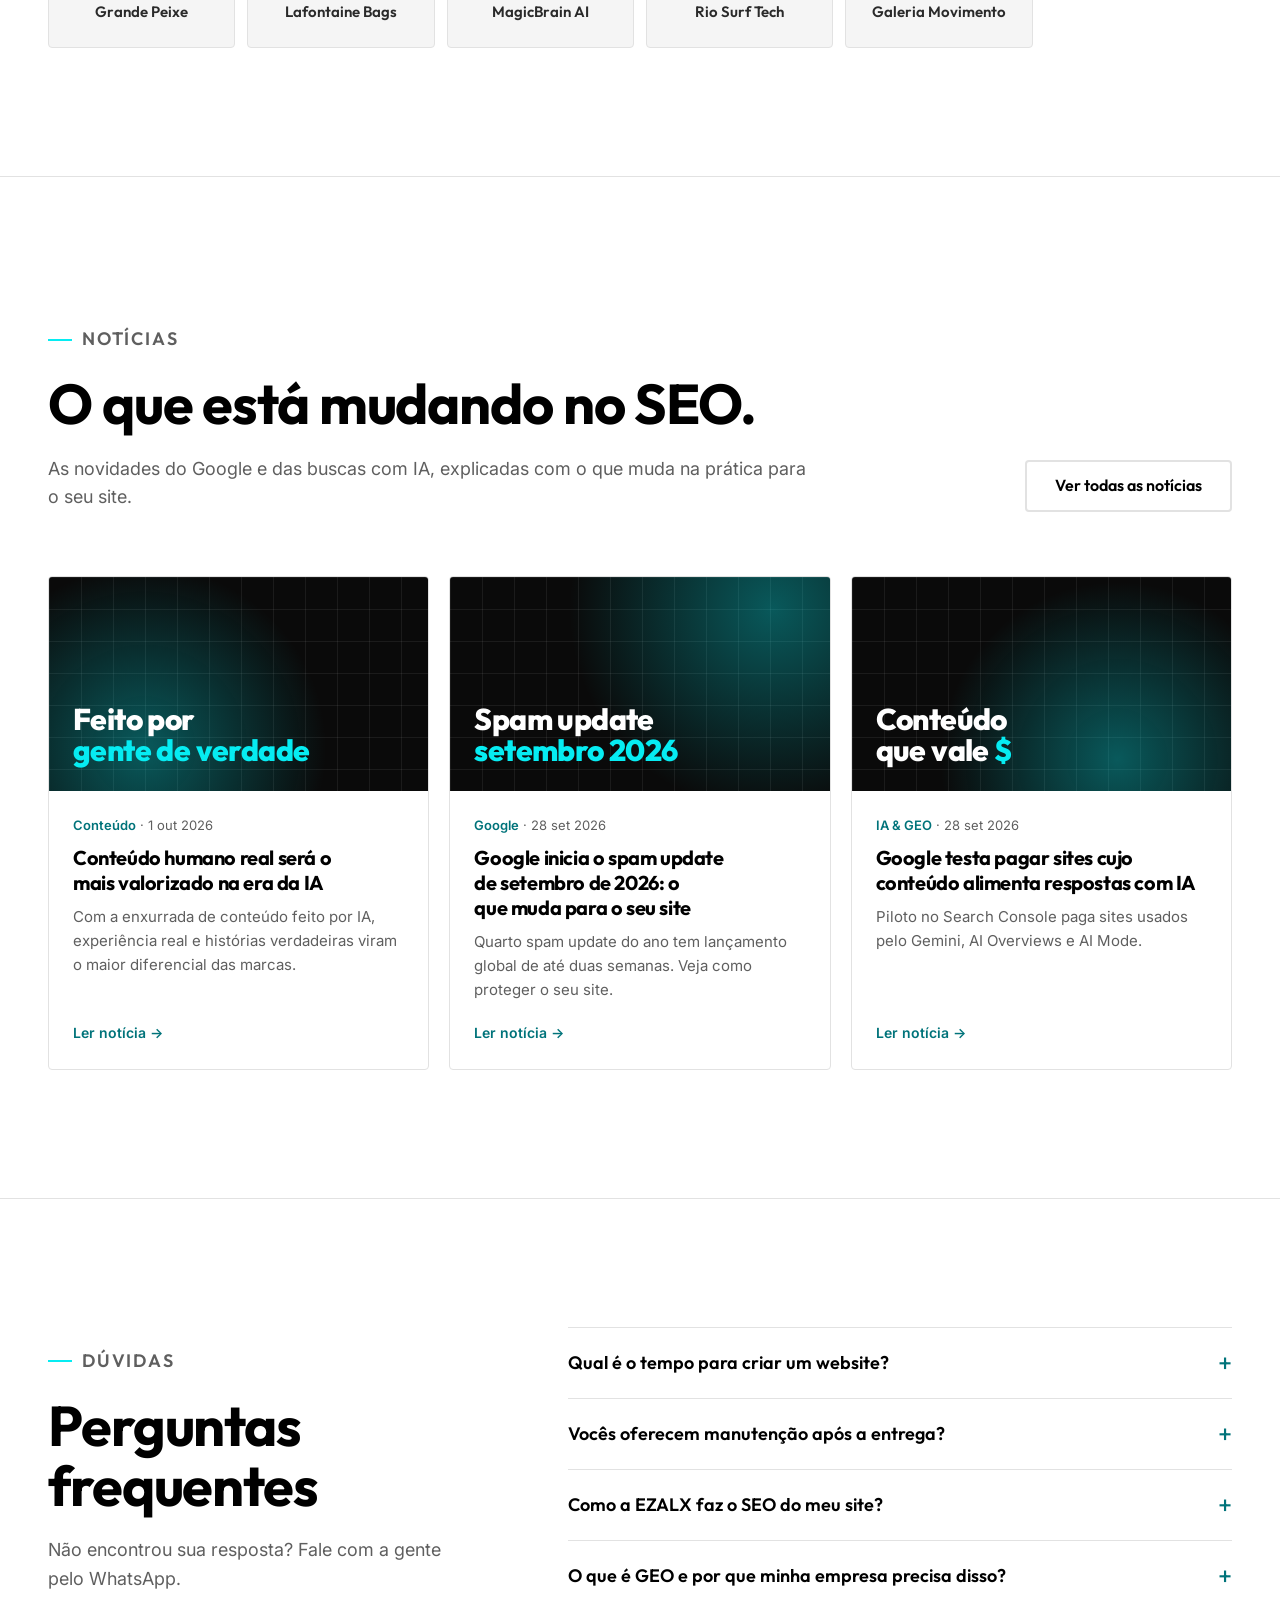
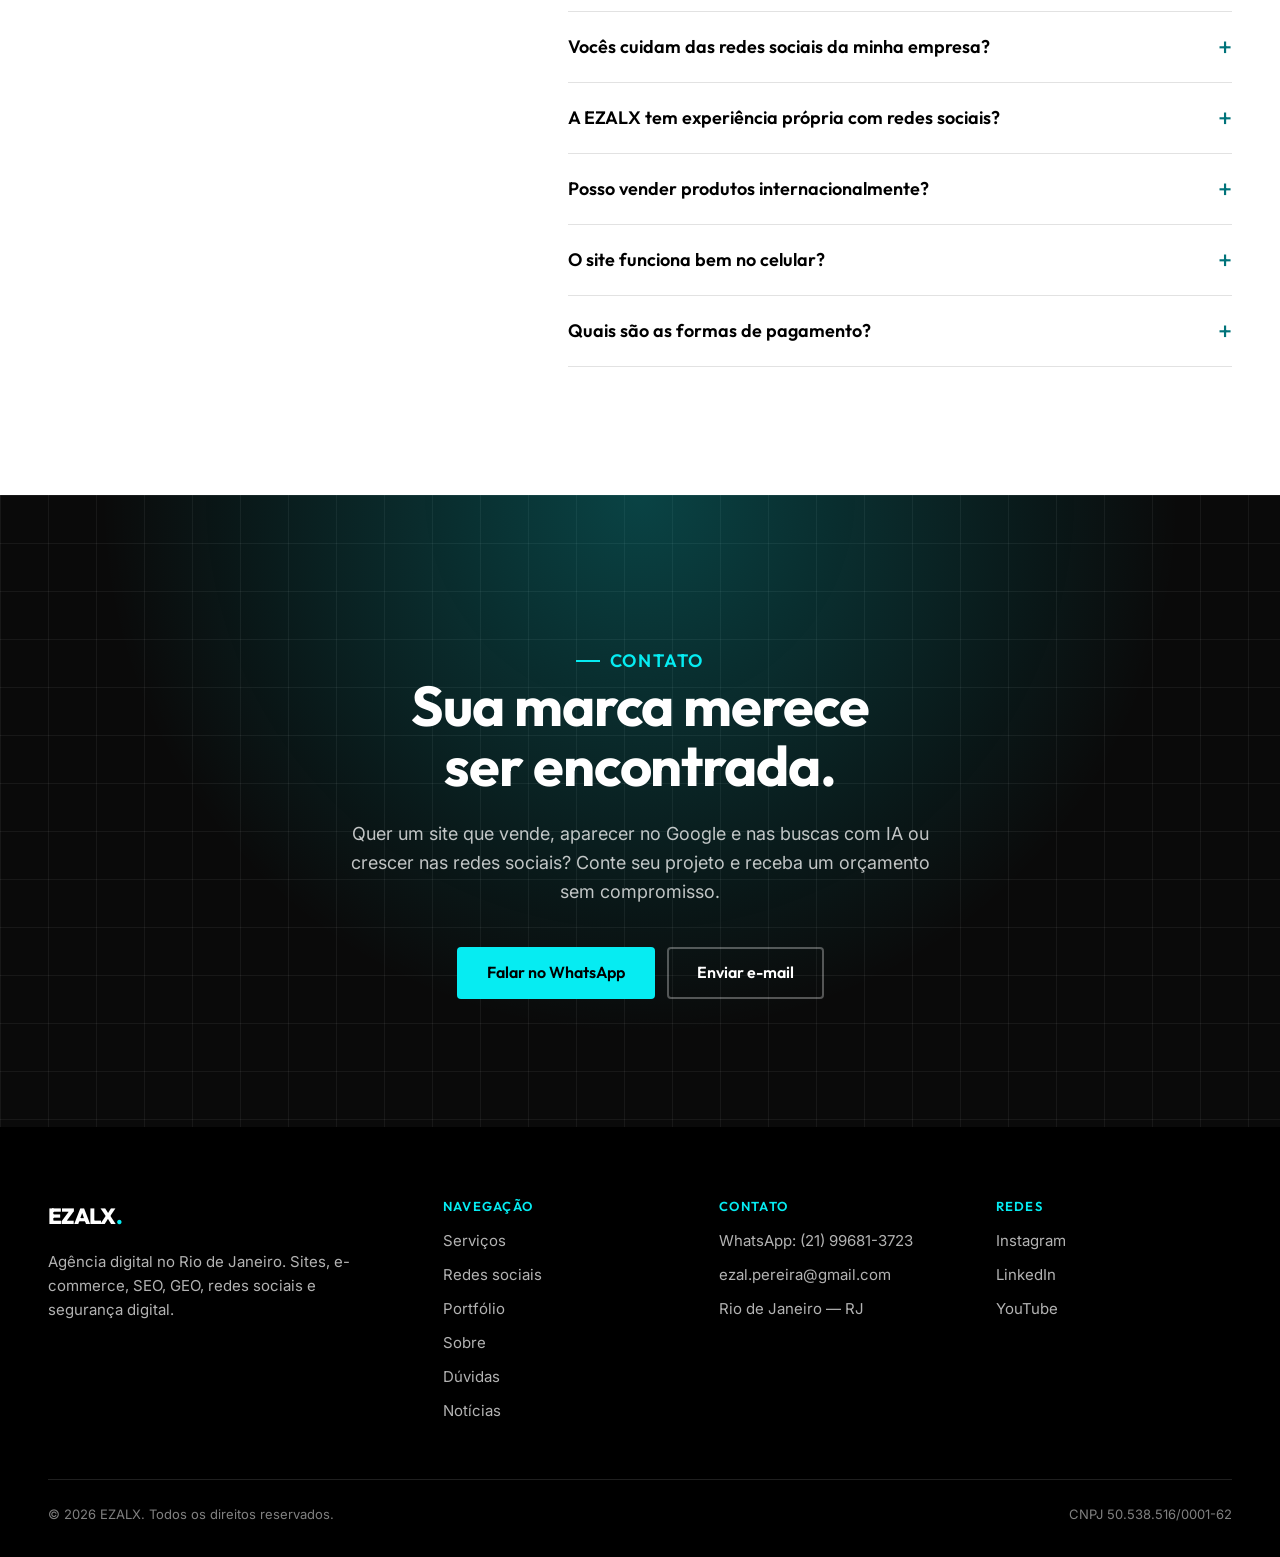
==== commit 92ffc917: "Novos trabalhos no portfolio e noticia sobre conteudo humano na era da IA - Portfolio: Galeria Movim" ====
--- a/index.html
+++ b/index.html
@@ -801,14 +801,10 @@
         .process { list-style: none; border-top: 1px solid var(--border); }
 
         .process li {
-            display: grid;
-            grid-template-columns: 56px 1fr;
-            gap: 16px;
             padding: 28px 0;
             border-bottom: 1px solid var(--border);
         }
 
-        .process-num { font-family: var(--font-display); font-size: 28px; font-weight: 700; line-height: 1; color: var(--accent-text); }
         .process h3 { font-size: 20px; margin-bottom: 6px; }
         .process p { color: var(--muted); font-size: 15px; }
 
@@ -888,6 +884,7 @@
         .news-cover--spam { --glow-x: 85%; --glow-y: 15%; }
         .news-cover--lens { --glow-x: 20%; --glow-y: 20%; }
         .news-cover--ia { --glow-x: 70%; --glow-y: 85%; }
+        .news-cover--humano { --glow-x: 25%; --glow-y: 80%; }
 
         .news-body { display: flex; flex-direction: column; flex: 1; padding: 24px; }
         .news-meta { font-size: 13px; color: var(--muted); }
@@ -1070,7 +1067,7 @@
                     <a class="btn btn-primary" href="https://wa.me/5521996813723?text=Ol%C3%A1%2C%20vim%20pelo%20site%20e%20gostaria%20de%20um%20or%C3%A7amento." target="_blank" rel="noopener" data-location="hero">Começar meu projeto</a>
                     <a class="btn btn-ghost" href="#portfolio">Ver trabalhos</a>
                 </div>
-                <p class="hero-proof">Marcas que já confiam: <strong>Ponytail, Margaux Eyewear, IMU, Riomarmores, Cena Tropica, MCT</strong> e outras.</p>
+                <p class="hero-proof">Marcas que já confiam: <strong>Ponytail, Margaux Eyewear, IMU, Riomarmores, Cena Tropical, MCT</strong> e outras.</p>
             </div>
             <div class="hero-visual" aria-hidden="true">
                 <div class="browser browser--main">
@@ -1202,13 +1199,45 @@
                     <p>Sites, lojas virtuais, vídeos e suporte contínuo para empresas de diferentes segmentos. Clique para visitar cada projeto.</p>
                 </div>
                 <div class="portfolio-grid">
+                    <a class="project" href="https://galeriamovimento.com.br/" target="_blank" rel="noopener">
+                        <img src="images/portfolio/galeria-movimento.webp" alt="Loja virtual da Galeria Movimento desenvolvida pela EZALX" loading="lazy" width="1050" height="700">
+                        <span class="project-info"><span class="project-type">E-commerce · Wix</span><span class="project-title">Galeria Movimento</span></span>
+                    </a>
+                    <a class="project" href="https://cenatropical.com.br/" target="_blank" rel="noopener">
+                        <img src="images/portfolio/cena-tropical.webp" alt="Site institucional da Cena Tropical Comunicações criado pela EZALX" loading="lazy" width="1050" height="700">
+                        <span class="project-info"><span class="project-type">Site institucional · WordPress</span><span class="project-title">Cena Tropical</span></span>
+                    </a>
+                    <a class="project" href="https://surfyogaflow.com.br/" target="_blank" rel="noopener">
+                        <img src="images/portfolio/surf-yoga-flow.webp" alt="Landing page da Surf Yoga Flow criada pela EZALX" loading="lazy" width="1050" height="700">
+                        <span class="project-info"><span class="project-type">Landing page · Elementor</span><span class="project-title">Surf Yoga Flow</span></span>
+                    </a>
+                    <a class="project" href="https://agenda227.org.br/" target="_blank" rel="noopener">
+                        <img src="images/portfolio/agenda-227.webp" alt="Site 100% acessível da Agenda 227, programado pela EZALX em parceria com a Criamente" loading="lazy" width="1050" height="700">
+                        <span class="project-info"><span class="project-type">Site 100% acessível · parceria Criamente</span><span class="project-title">Agenda 227</span></span>
+                    </a>
+                    <a class="project" href="https://riodesc.com.br/" target="_blank" rel="noopener">
+                        <img src="images/portfolio/riodesc.webp" alt="E-commerce completo da Riodesc desenvolvido pela EZALX" loading="lazy" width="1050" height="700">
+                        <span class="project-info"><span class="project-type">E-commerce completo</span><span class="project-title">Riodesc</span></span>
+                    </a>
+                    <a class="project" href="https://oceansidesurfboards.com.br/" target="_blank" rel="noopener">
+                        <img src="images/portfolio/oceanside-surfboards.webp" alt="Site catálogo de pranchas da Oceanside Surfboards criado pela EZALX" loading="lazy" width="1050" height="700">
+                        <span class="project-info"><span class="project-type">Site catálogo · WooCommerce</span><span class="project-title">Oceanside Surfboards</span></span>
+                    </a>
+                    <a class="project" href="https://www.instagram.com/p/DcqXfIyveXt/" target="_blank" rel="noopener">
+                        <img src="images/portfolio/wave-hunters.webp" alt="Conteúdo para redes sociais da Wave Hunters, editado pela EZALX em parceria com o Rio Surf Check" loading="lazy" width="1050" height="700">
+                        <span class="project-info"><span class="project-type">Edição &amp; parceria · Rio Surf Check</span><span class="project-title">Wave Hunters</span></span>
+                    </a>
+                    <a class="project" href="https://www.instagram.com/p/Dcd3PLqxc05/" target="_blank" rel="noopener">
+                        <img src="images/portfolio/surfmappers.webp" alt="Conteúdo para Instagram da Surfmappers criado pela EZALX em parceria com o Rio Surf Check e Leandro Rosa" loading="lazy" width="1050" height="700">
+                        <span class="project-info"><span class="project-type">Conteúdo Instagram · Rio Surf Check &amp; Leandro Rosa</span><span class="project-title">Surfmappers</span></span>
+                    </a>
                     <a class="project" href="https://lanmaritimelab.com/" target="_blank" rel="noopener">
                         <img src="images/portfolio/lan-maritime-lab-pt.webp" alt="Site institucional da Lan Maritime Lab criado pela EZALX" loading="lazy" width="1050" height="700">
                         <span class="project-info"><span class="project-type">Site institucional · WordPress</span><span class="project-title">Lan Maritime Lab</span></span>
                     </a>
                     <a class="project" href="https://ponytail.com.br/" target="_blank" rel="noopener">
-                        <img src="images/portfolio/ponytail.webp" alt="Loja virtual da Ponytail desenvolvida pela EZALX" loading="lazy" width="1050" height="700">
-                        <span class="project-info"><span class="project-type">E-commerce · Irroba</span><span class="project-title">Ponytail</span></span>
+                        <img src="images/portfolio/ponytail.webp" alt="Loja virtual da Ponytail migrada para a Shopify com participação da EZALX" loading="lazy" width="1050" height="700">
+                        <span class="project-info"><span class="project-type">Migração Shopify + suporte contínuo</span><span class="project-title">Ponytail</span></span>
                     </a>
                     <a class="project" href="https://www.galeriasurf.com/" target="_blank" rel="noopener">
                         <img src="images/portfolio/galeria-surf.webp" alt="Loja virtual da Galeria Surf desenvolvida pela EZALX" loading="lazy" width="1050" height="700">
@@ -1269,19 +1298,15 @@
                 </div>
                 <ol class="process" aria-label="Como trabalhamos">
                     <li>
-                        <span class="process-num" aria-hidden="true">01</span>
                         <div><h3>Diagnóstico</h3><p>Entendemos seu negócio, seus objetivos e como sua marca aparece hoje no Google, nas IAs e nas redes.</p></div>
                     </li>
                     <li>
-                        <span class="process-num" aria-hidden="true">02</span>
                         <div><h3>Estratégia</h3><p>Definimos o que construir, o que comunicar e onde estar para alcançar os clientes certos.</p></div>
                     </li>
                     <li>
-                        <span class="process-num" aria-hidden="true">03</span>
                         <div><h3>Criação</h3><p>Design, desenvolvimento e conteúdo sob medida, com SEO e GEO aplicados desde o início.</p></div>
                     </li>
                     <li>
-                        <span class="process-num" aria-hidden="true">04</span>
                         <div><h3>Acompanhamento</h3><p>Suporte, atualizações e melhorias contínuas para sua presença digital seguir crescendo.</p></div>
                     </li>
                 </ol>
@@ -1330,20 +1355,20 @@
                 </div>
                 <ul class="news-grid">
                     <li class="news-card">
+                        <div class="news-cover news-cover--humano" aria-hidden="true"><span>Feito por<br><b>gente de verdade</b></span></div>
+                        <div class="news-body">
+                            <p class="news-meta"><b>Conteúdo</b> · <time datetime="2026-10-01">1 out 2026</time></p>
+                            <h3><a href="noticias/conteudo-humano-era-da-ia/">Conteúdo humano real será o mais valorizado na era da IA</a></h3>
+                            <p class="news-excerpt">Com a enxurrada de conteúdo feito por IA, experiência real e histórias verdadeiras viram o maior diferencial das marcas.</p>
+                            <span class="news-more" aria-hidden="true">Ler notícia →</span>
+                        </div>
+                    </li>
+                    <li class="news-card">
                         <div class="news-cover news-cover--spam" aria-hidden="true"><span>Spam update<br><b>setembro 2026</b></span></div>
                         <div class="news-body">
                             <p class="news-meta"><b>Google</b> · <time datetime="2026-09-28">28 set 2026</time></p>
                             <h3><a href="noticias/google-spam-update-setembro-2026/">Google inicia o spam update de setembro de 2026: o que muda para o seu site</a></h3>
                             <p class="news-excerpt">Quarto spam update do ano tem lançamento global de até duas semanas. Veja como proteger o seu site.</p>
-                            <span class="news-more" aria-hidden="true">Ler notícia →</span>
-                        </div>
-                    </li>
-                    <li class="news-card">
-                        <div class="news-cover news-cover--lens" aria-hidden="true"><span>Busca com<br><b>imagem</b></span></div>
-                        <div class="news-body">
-                            <p class="news-meta"><b>Search Console</b> · <time datetime="2026-09-28">28 set 2026</time></p>
-                            <h3><a href="noticias/search-console-filtro-multimodal/">Search Console ganha filtro para buscas com imagem, Lens e Circle to Search</a></h3>
-                            <p class="news-excerpt">Agora dá para ver quais páginas do seu site são encontradas por buscas visuais.</p>
                             <span class="news-more" aria-hidden="true">Ler notícia →</span>
                         </div>
                     </li>
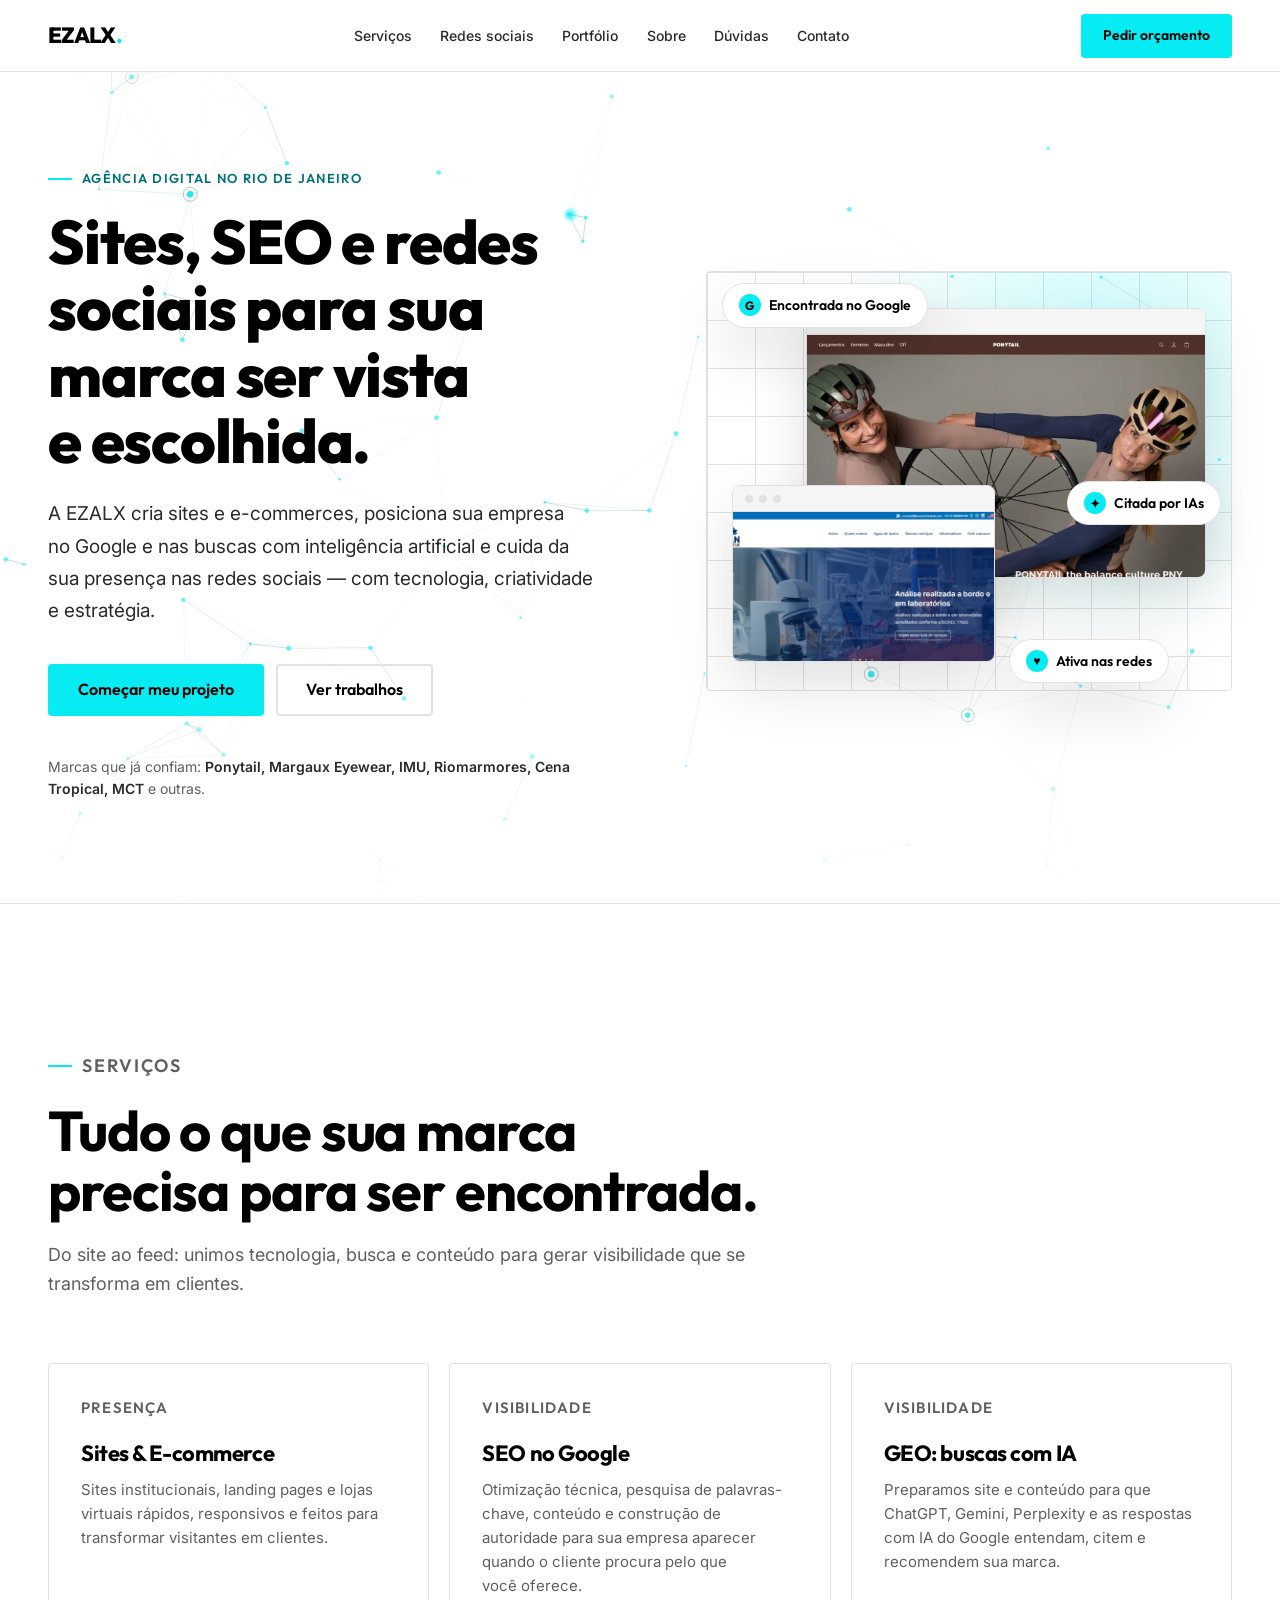
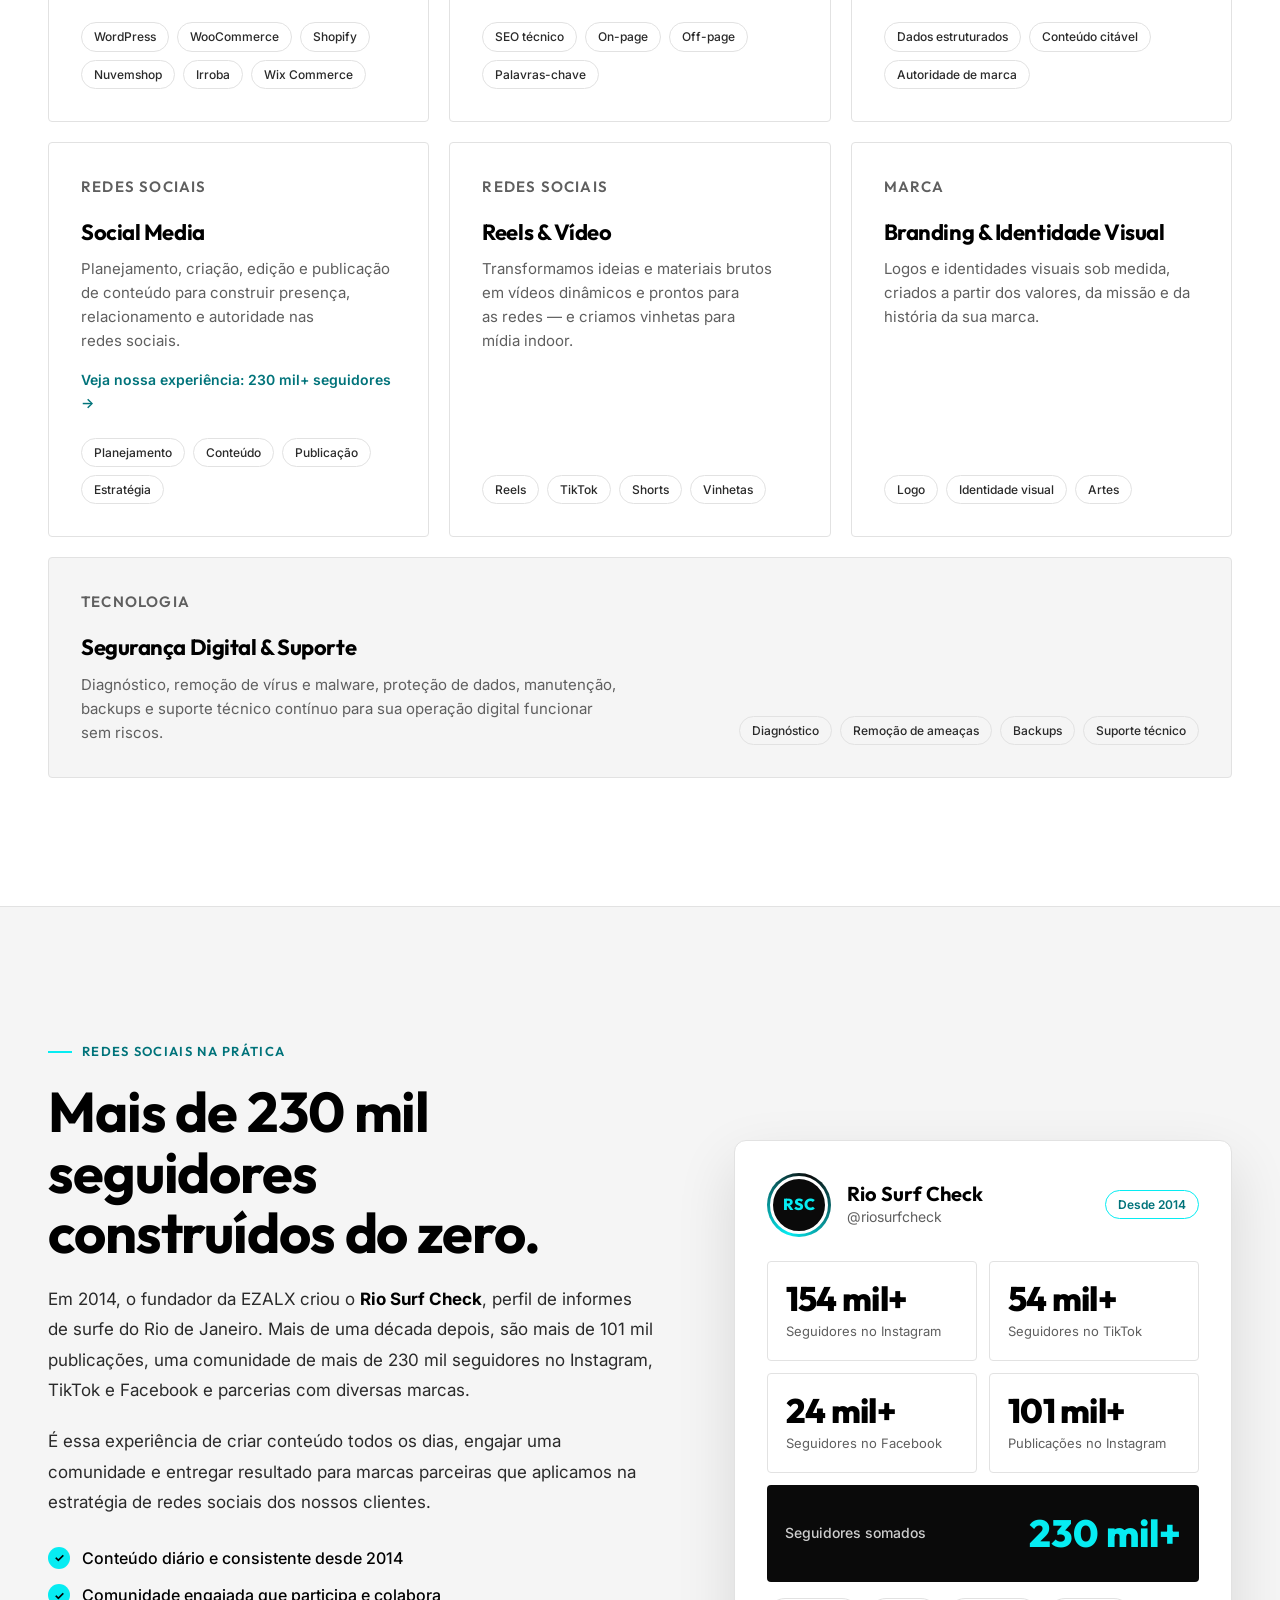
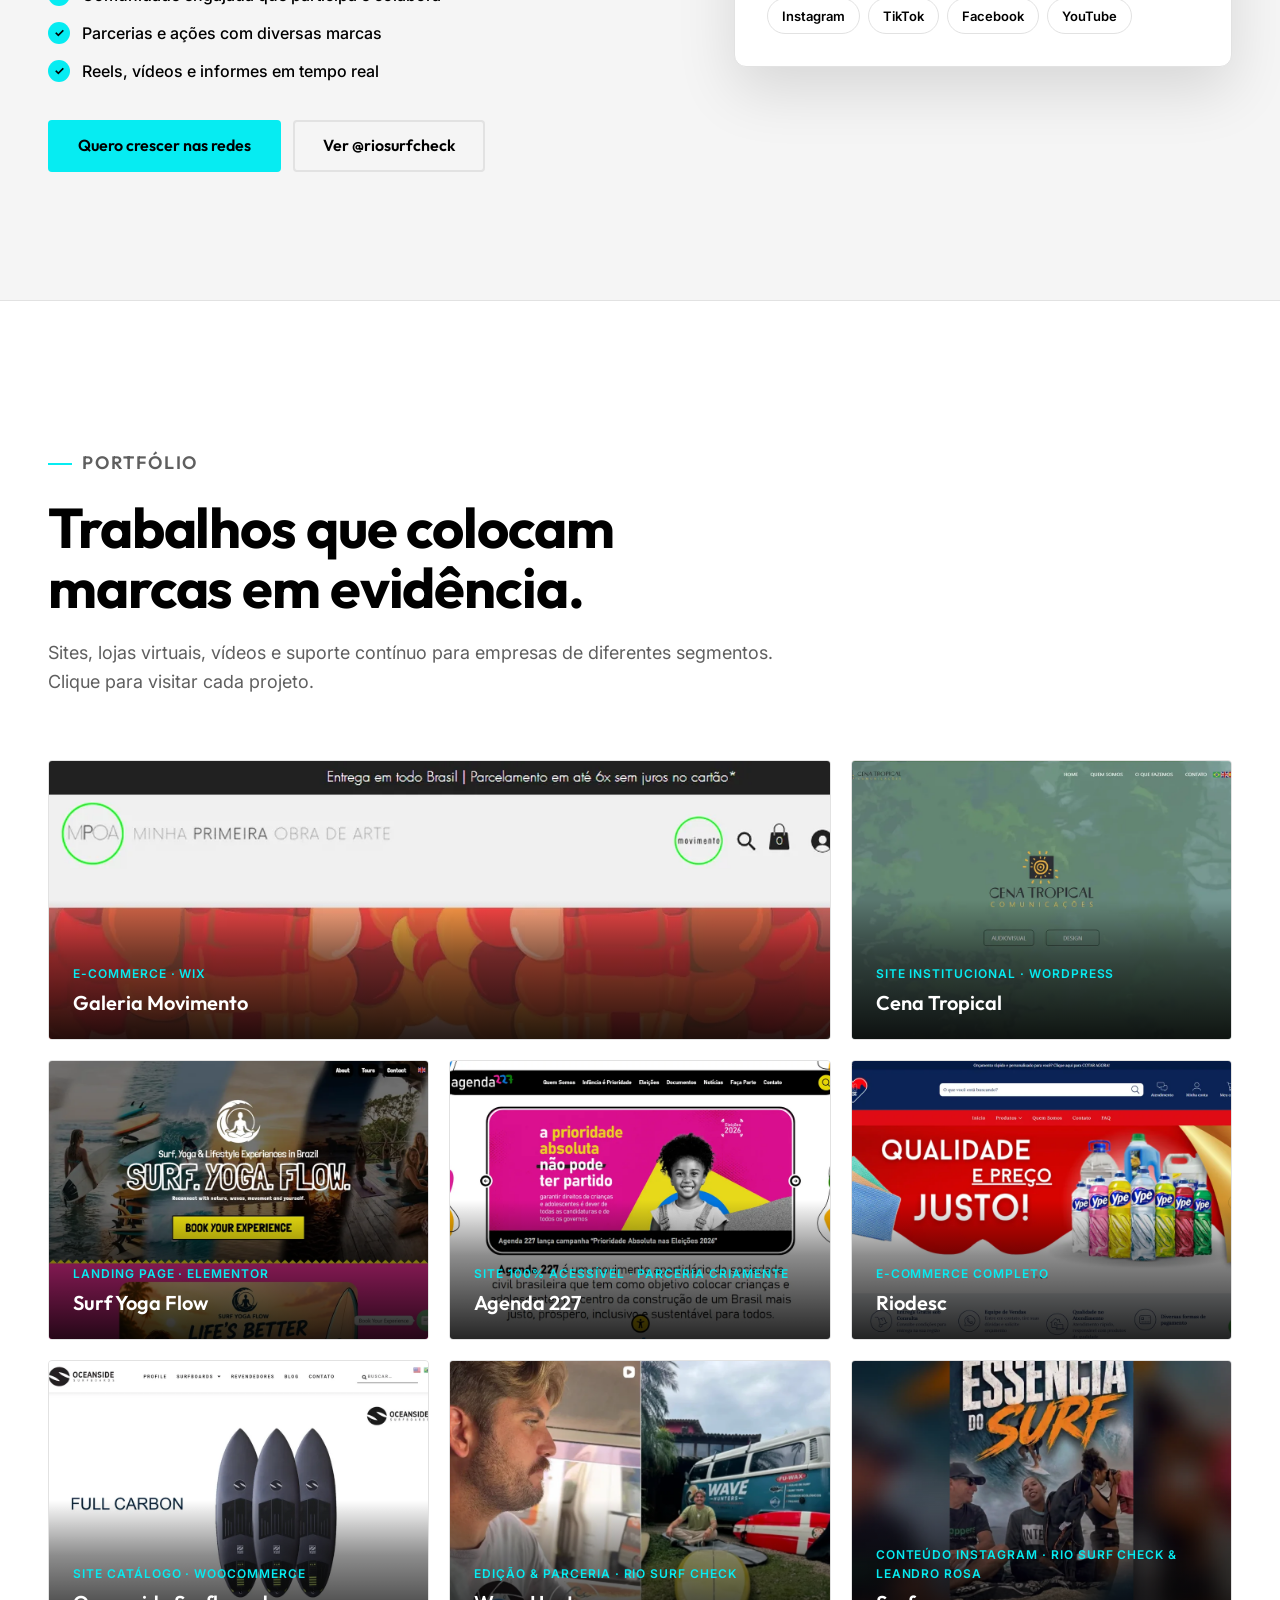
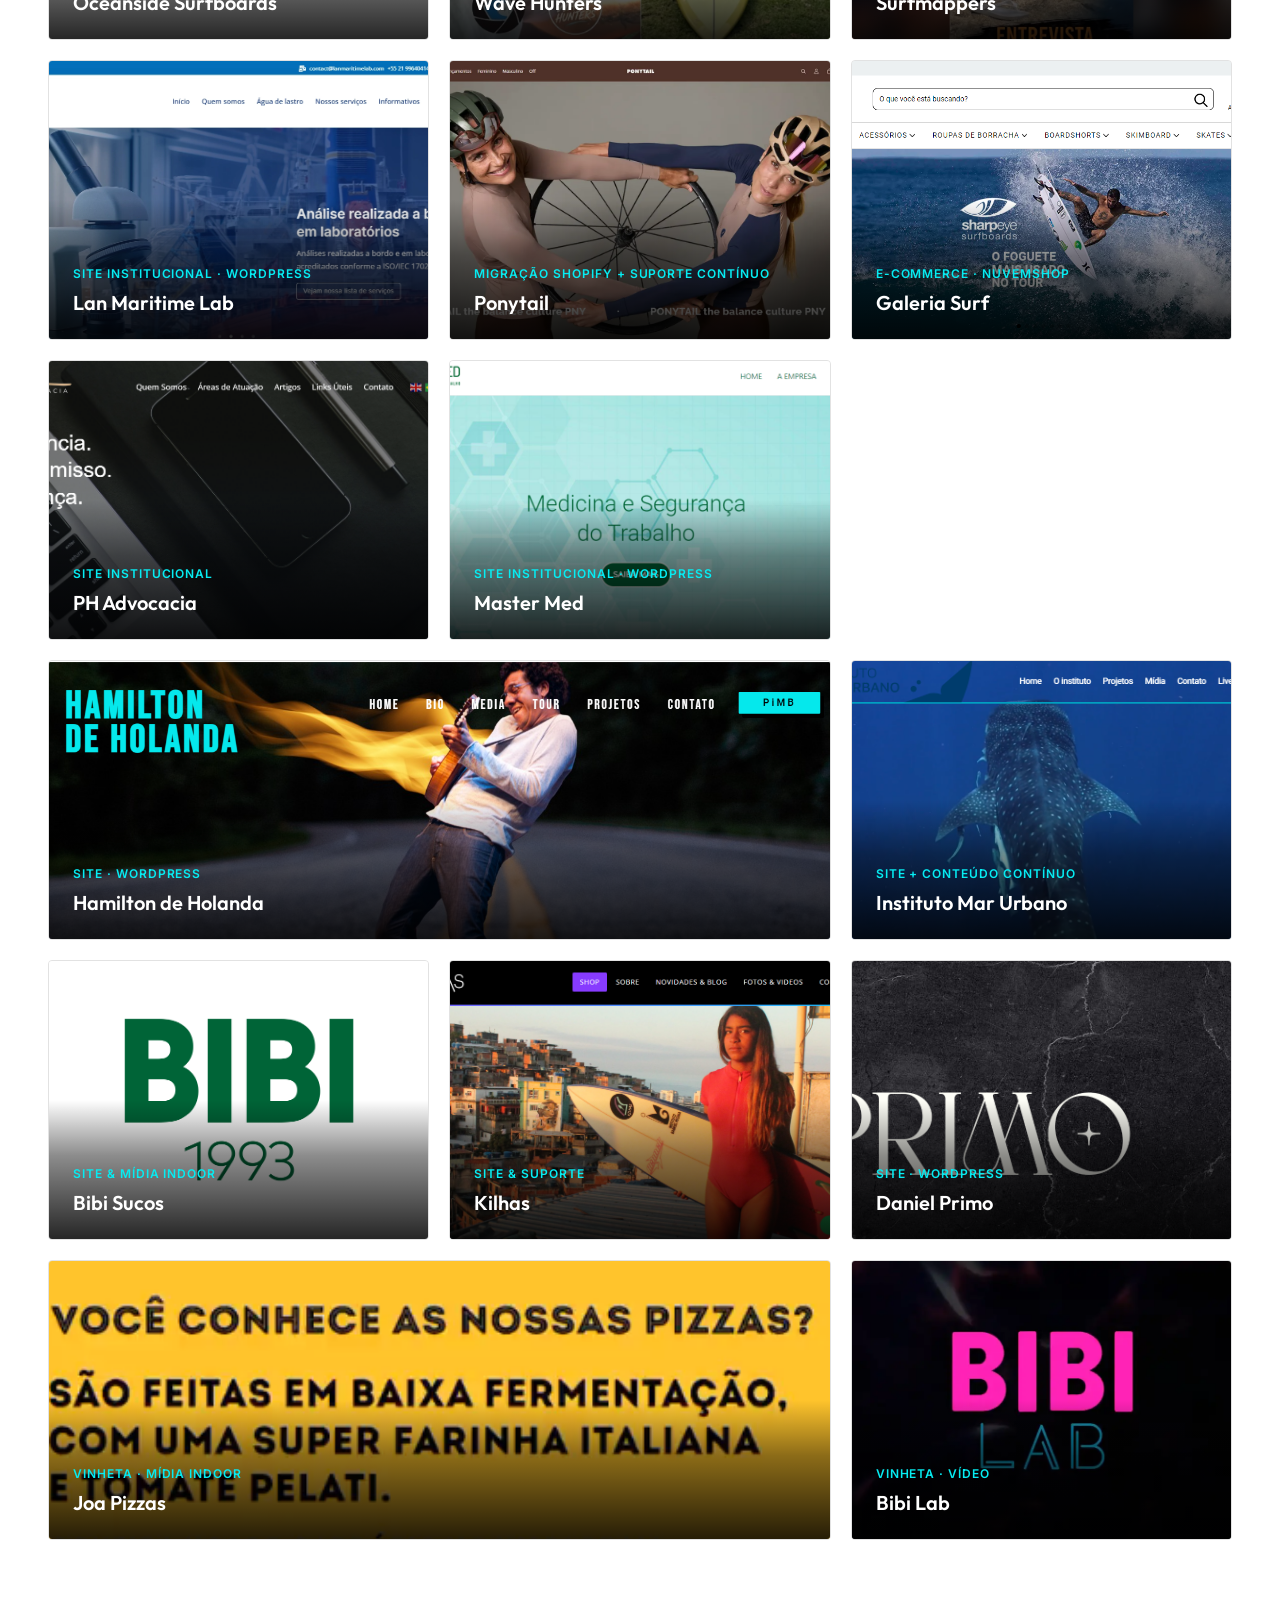
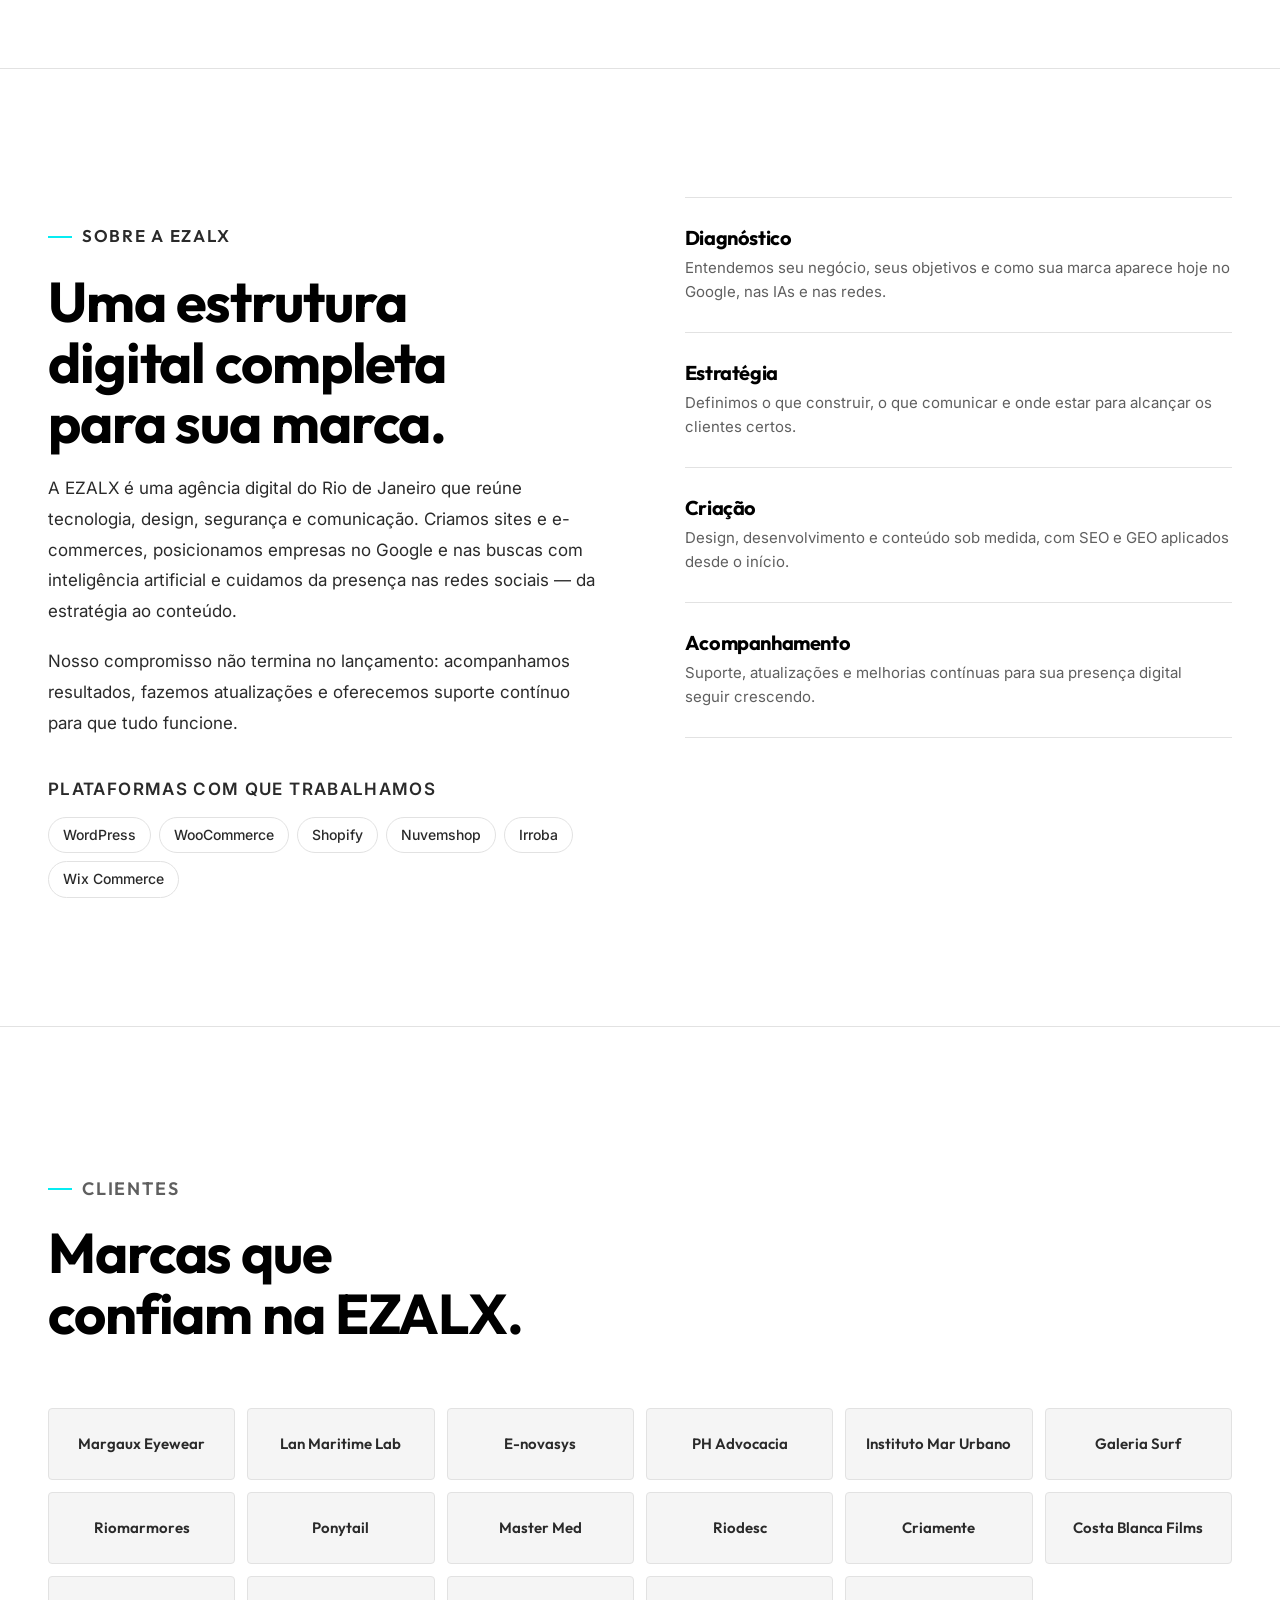
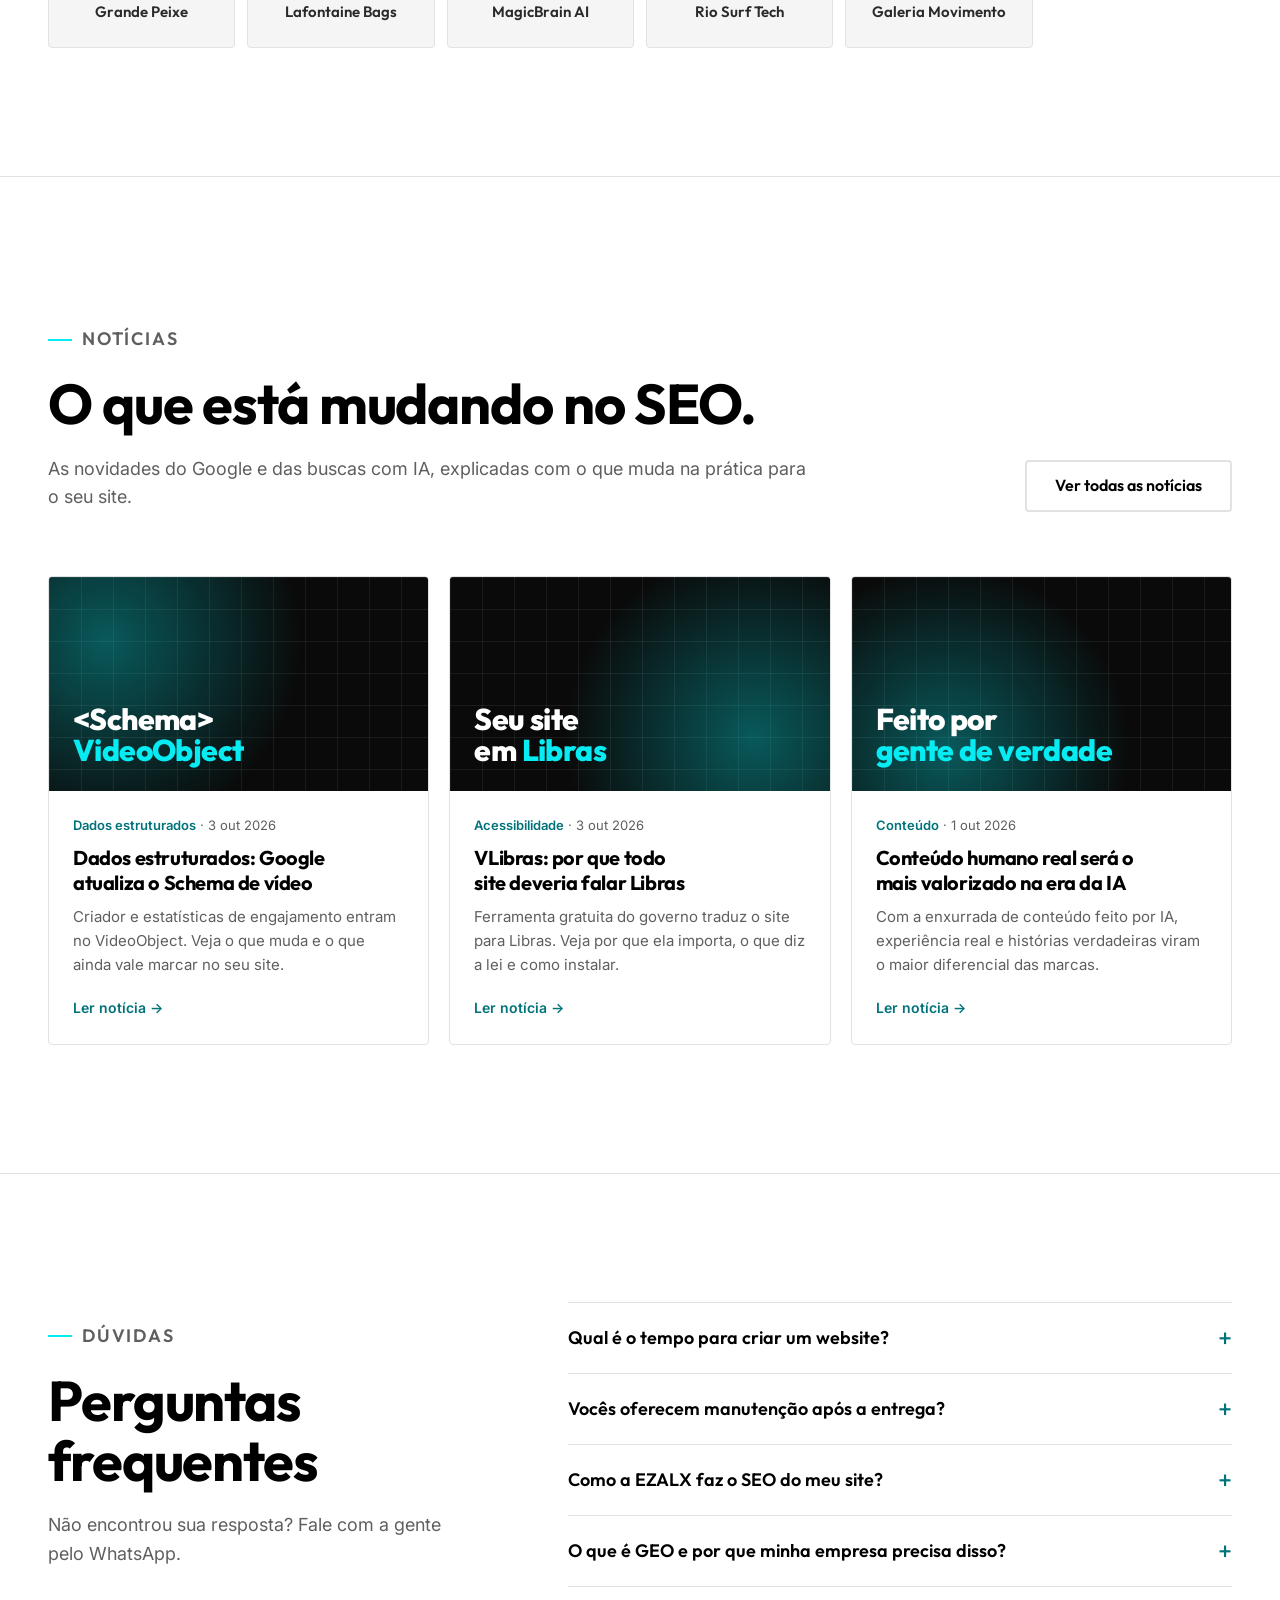
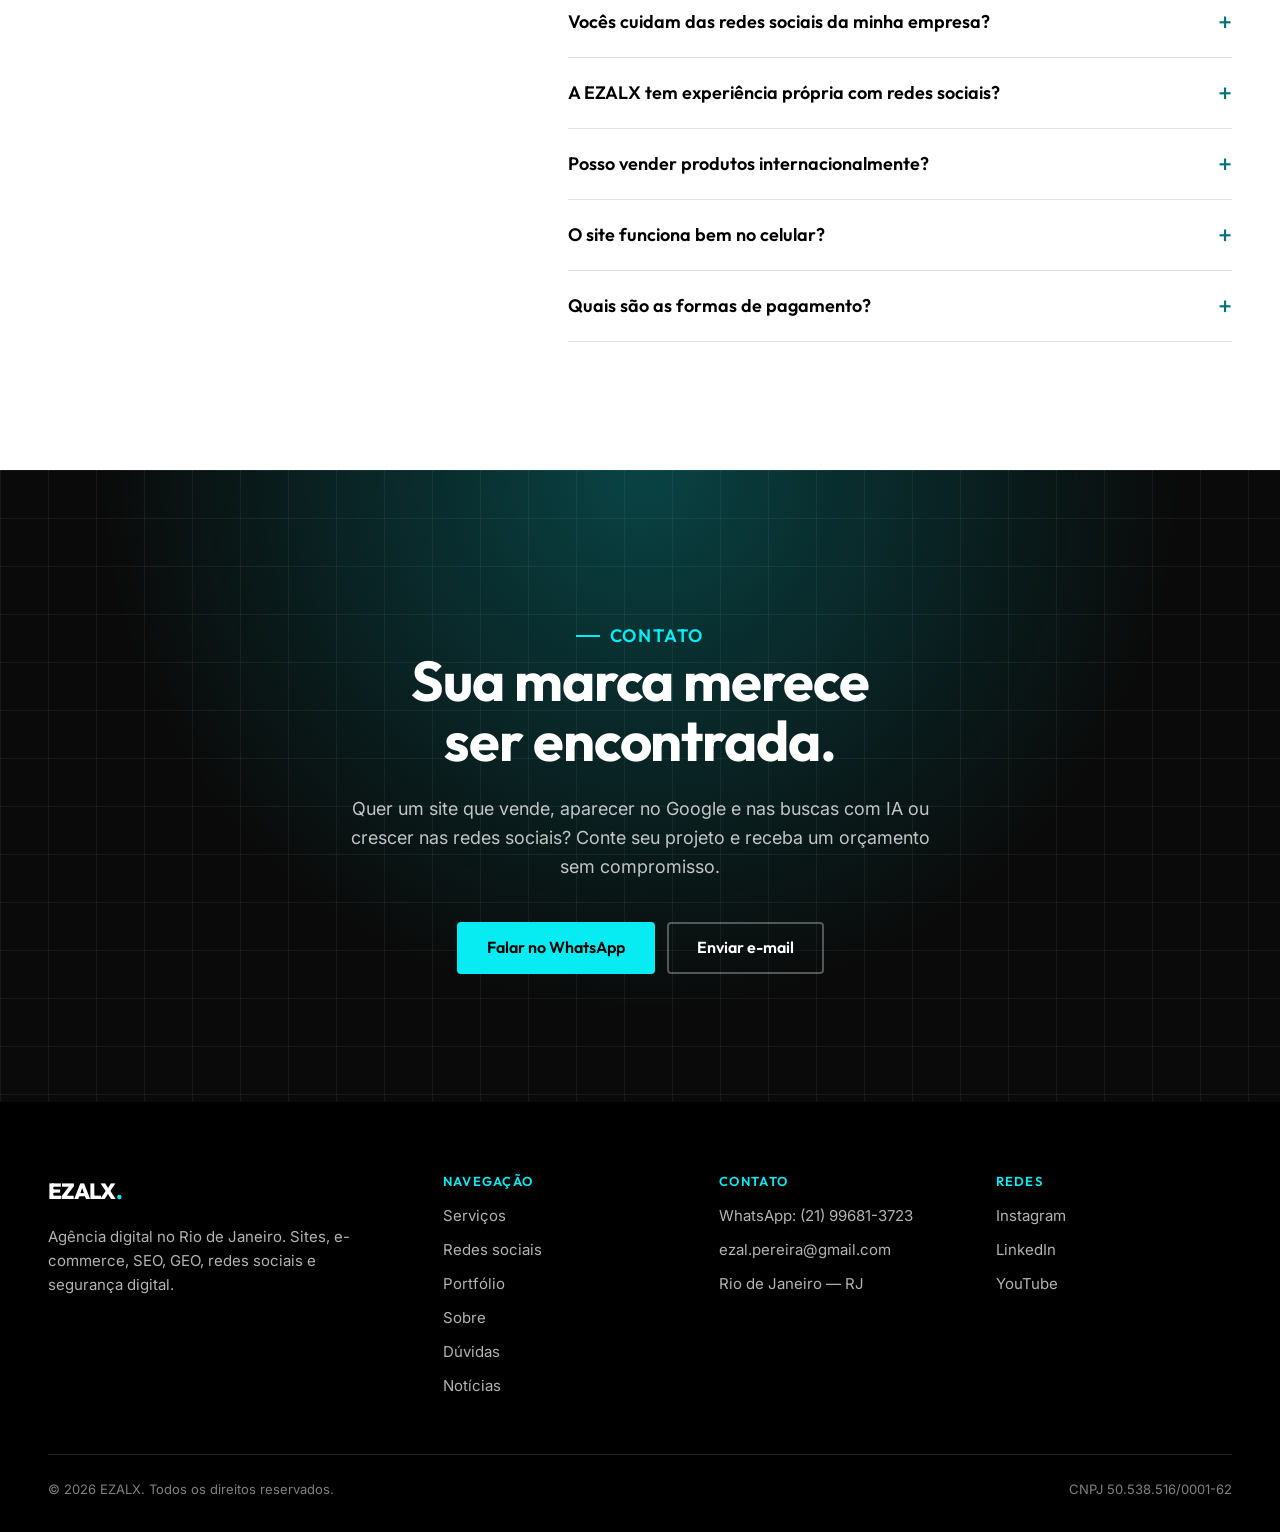
==== commit 36d1916c: "VLibras no site, noticias sobre VLibras e dados estruturados - Widget VLibras em todas as paginas (h" ====
--- a/index.html
+++ b/index.html
@@ -885,6 +885,8 @@
         .news-cover--lens { --glow-x: 20%; --glow-y: 20%; }
         .news-cover--ia { --glow-x: 70%; --glow-y: 85%; }
         .news-cover--humano { --glow-x: 25%; --glow-y: 80%; }
+        .news-cover--libras { --glow-x: 80%; --glow-y: 75%; }
+        .news-cover--schema { --glow-x: 15%; --glow-y: 30%; }
 
         .news-body { display: flex; flex-direction: column; flex: 1; padding: 24px; }
         .news-meta { font-size: 13px; color: var(--muted); }
@@ -1094,45 +1096,45 @@
                 </div>
                 <div class="services-grid">
                     <article class="service">
-                        <p class="service-kicker">01 · Presença</p>
+                        <p class="service-kicker">Presença</p>
                         <h3>Sites &amp; E-commerce</h3>
                         <p>Sites institucionais, landing pages e lojas virtuais rápidos, responsivos e feitos para transformar visitantes em clientes.</p>
                         <ul class="tags"><li>WordPress</li><li>WooCommerce</li><li>Shopify</li><li>Nuvemshop</li><li>Irroba</li><li>Wix Commerce</li></ul>
                     </article>
                     <article class="service">
-                        <p class="service-kicker">02 · Visibilidade</p>
+                        <p class="service-kicker">Visibilidade</p>
                         <h3>SEO no Google</h3>
                         <p>Otimização técnica, pesquisa de palavras-chave, conteúdo e construção de autoridade para sua empresa aparecer quando o cliente procura pelo que você oferece.</p>
                         <ul class="tags"><li>SEO técnico</li><li>On-page</li><li>Off-page</li><li>Palavras-chave</li></ul>
                     </article>
                     <article class="service">
-                        <p class="service-kicker">03 · Visibilidade</p>
+                        <p class="service-kicker">Visibilidade</p>
                         <h3>GEO: buscas com IA</h3>
                         <p>Preparamos site e conteúdo para que ChatGPT, Gemini, Perplexity e as respostas com IA do Google entendam, citem e recomendem sua marca.</p>
                         <ul class="tags"><li>Dados estruturados</li><li>Conteúdo citável</li><li>Autoridade de marca</li></ul>
                     </article>
                     <article class="service">
-                        <p class="service-kicker">04 · Redes sociais</p>
+                        <p class="service-kicker">Redes sociais</p>
                         <h3>Social Media</h3>
                         <p>Planejamento, criação, edição e publicação de conteúdo para construir presença, relacionamento e autoridade nas redes sociais.</p>
                         <a class="service-link" href="#redes-sociais">Veja nossa experiência: 230 mil+ seguidores →</a>
                         <ul class="tags"><li>Planejamento</li><li>Conteúdo</li><li>Publicação</li><li>Estratégia</li></ul>
                     </article>
                     <article class="service">
-                        <p class="service-kicker">05 · Redes sociais</p>
+                        <p class="service-kicker">Redes sociais</p>
                         <h3>Reels &amp; Vídeo</h3>
                         <p>Transformamos ideias e materiais brutos em vídeos dinâmicos e prontos para as redes — e criamos vinhetas para mídia indoor.</p>
                         <ul class="tags"><li>Reels</li><li>TikTok</li><li>Shorts</li><li>Vinhetas</li></ul>
                     </article>
                     <article class="service">
-                        <p class="service-kicker">06 · Marca</p>
+                        <p class="service-kicker">Marca</p>
                         <h3>Branding &amp; Identidade Visual</h3>
                         <p>Logos e identidades visuais sob medida, criados a partir dos valores, da missão e da história da sua marca.</p>
                         <ul class="tags"><li>Logo</li><li>Identidade visual</li><li>Artes</li></ul>
                     </article>
                     <article class="service service--wide">
                         <div>
-                            <p class="service-kicker">07 · Tecnologia</p>
+                            <p class="service-kicker">Tecnologia</p>
                             <h3>Segurança Digital &amp; Suporte</h3>
                             <p>Diagnóstico, remoção de vírus e malware, proteção de dados, manutenção, backups e suporte técnico contínuo para sua operação digital funcionar sem riscos.</p>
                         </div>
@@ -1355,29 +1357,29 @@
                 </div>
                 <ul class="news-grid">
                     <li class="news-card">
+                        <div class="news-cover news-cover--schema" aria-hidden="true"><span>&lt;Schema&gt;<br><b>VideoObject</b></span></div>
+                        <div class="news-body">
+                            <p class="news-meta"><b>Dados estruturados</b> · <time datetime="2026-10-03">3 out 2026</time></p>
+                            <h3><a href="noticias/dados-estruturados-schema-video/">Dados estruturados: Google atualiza o Schema de vídeo</a></h3>
+                            <p class="news-excerpt">Criador e estatísticas de engajamento entram no VideoObject. Veja o que muda e o que ainda vale marcar no seu site.</p>
+                            <span class="news-more" aria-hidden="true">Ler notícia →</span>
+                        </div>
+                    </li>
+                    <li class="news-card">
+                        <div class="news-cover news-cover--libras" aria-hidden="true"><span>Seu site<br>em <b>Libras</b></span></div>
+                        <div class="news-body">
+                            <p class="news-meta"><b>Acessibilidade</b> · <time datetime="2026-10-03">3 out 2026</time></p>
+                            <h3><a href="noticias/vlibras-acessibilidade-libras-sites/">VLibras: por que todo site deveria falar Libras</a></h3>
+                            <p class="news-excerpt">Ferramenta gratuita do governo traduz o site para Libras. Veja por que ela importa, o que diz a lei e como instalar.</p>
+                            <span class="news-more" aria-hidden="true">Ler notícia →</span>
+                        </div>
+                    </li>
+                    <li class="news-card">
                         <div class="news-cover news-cover--humano" aria-hidden="true"><span>Feito por<br><b>gente de verdade</b></span></div>
                         <div class="news-body">
                             <p class="news-meta"><b>Conteúdo</b> · <time datetime="2026-10-01">1 out 2026</time></p>
                             <h3><a href="noticias/conteudo-humano-era-da-ia/">Conteúdo humano real será o mais valorizado na era da IA</a></h3>
                             <p class="news-excerpt">Com a enxurrada de conteúdo feito por IA, experiência real e histórias verdadeiras viram o maior diferencial das marcas.</p>
-                            <span class="news-more" aria-hidden="true">Ler notícia →</span>
-                        </div>
-                    </li>
-                    <li class="news-card">
-                        <div class="news-cover news-cover--spam" aria-hidden="true"><span>Spam update<br><b>setembro 2026</b></span></div>
-                        <div class="news-body">
-                            <p class="news-meta"><b>Google</b> · <time datetime="2026-09-28">28 set 2026</time></p>
-                            <h3><a href="noticias/google-spam-update-setembro-2026/">Google inicia o spam update de setembro de 2026: o que muda para o seu site</a></h3>
-                            <p class="news-excerpt">Quarto spam update do ano tem lançamento global de até duas semanas. Veja como proteger o seu site.</p>
-                            <span class="news-more" aria-hidden="true">Ler notícia →</span>
-                        </div>
-                    </li>
-                    <li class="news-card">
-                        <div class="news-cover news-cover--ia" aria-hidden="true"><span>Conteúdo<br>que vale <b>$</b></span></div>
-                        <div class="news-body">
-                            <p class="news-meta"><b>IA &amp; GEO</b> · <time datetime="2026-09-28">28 set 2026</time></p>
-                            <h3><a href="noticias/google-paga-sites-respostas-ia/">Google testa pagar sites cujo conteúdo alimenta respostas com IA</a></h3>
-                            <p class="news-excerpt">Piloto no Search Console paga sites usados pelo Gemini, AI Overviews e AI Mode.</p>
                             <span class="news-more" aria-hidden="true">Ler notícia →</span>
                         </div>
                     </li>
@@ -1694,5 +1696,16 @@
             hero.addEventListener('pointerleave', () => { pointer = null; });
         })();
     </script>
+    <!-- VLibras -->
+    <div vw class="enabled">
+        <div vw-access-button class="active"></div>
+        <div vw-plugin-wrapper>
+            <div class="vw-plugin-top-wrapper"></div>
+        </div>
+    </div>
+    <script src="https://vlibras.gov.br/app/vlibras-plugin.js"></script>
+    <script>
+        new window.VLibras.Widget('https://vlibras.gov.br/app');
+    </script>
 </body>
 </html>
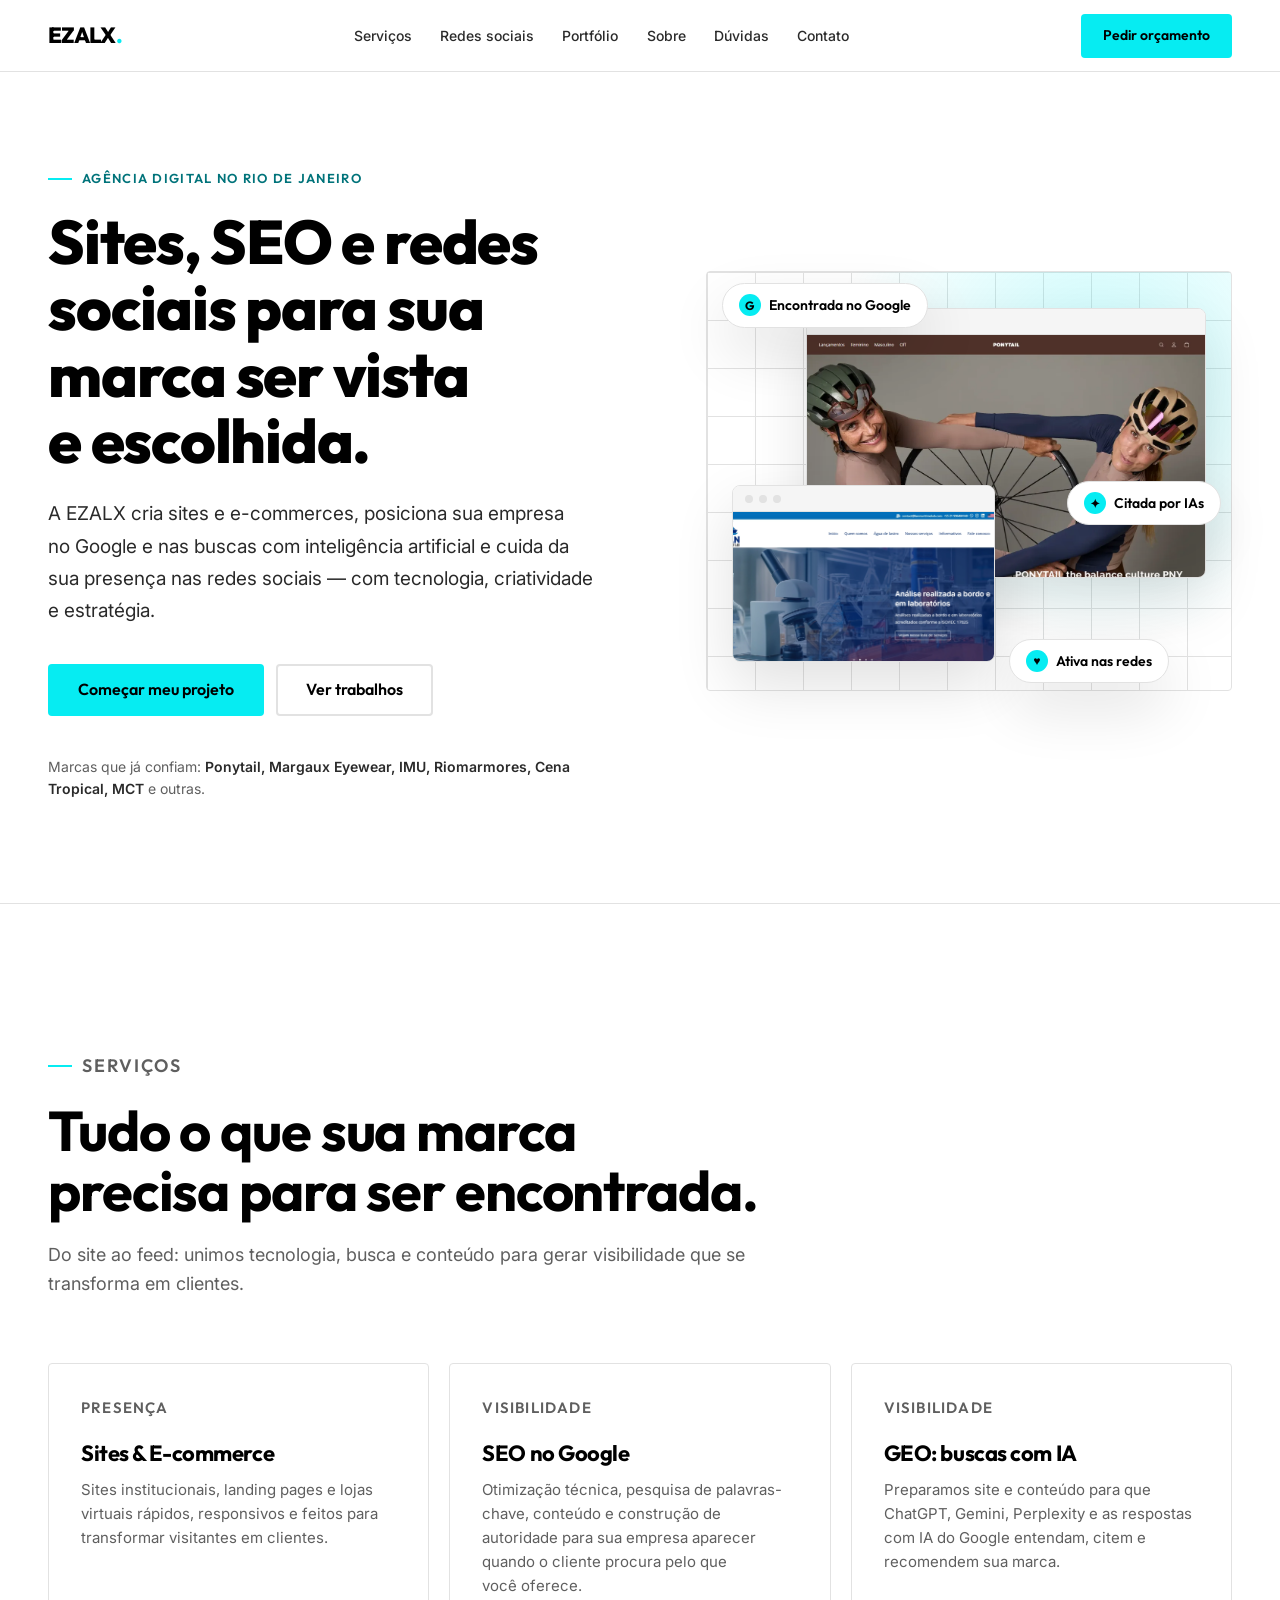
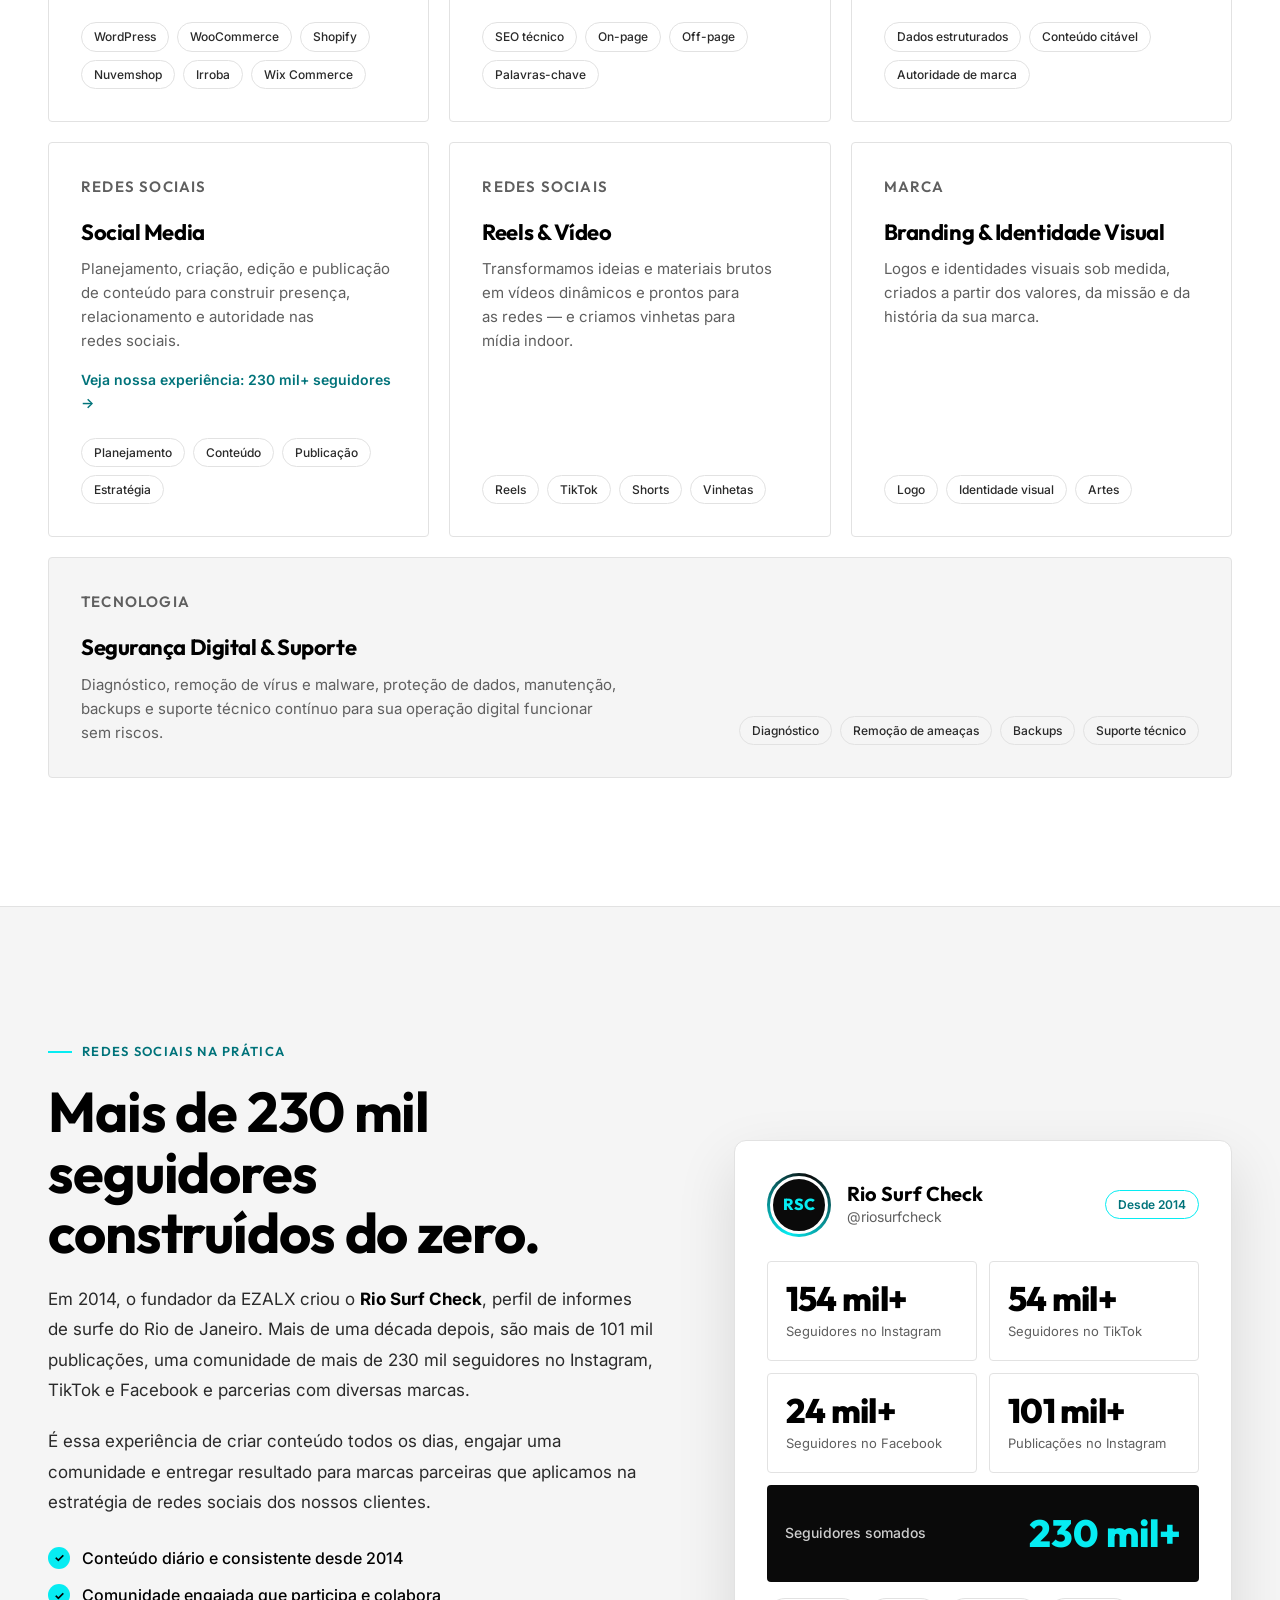
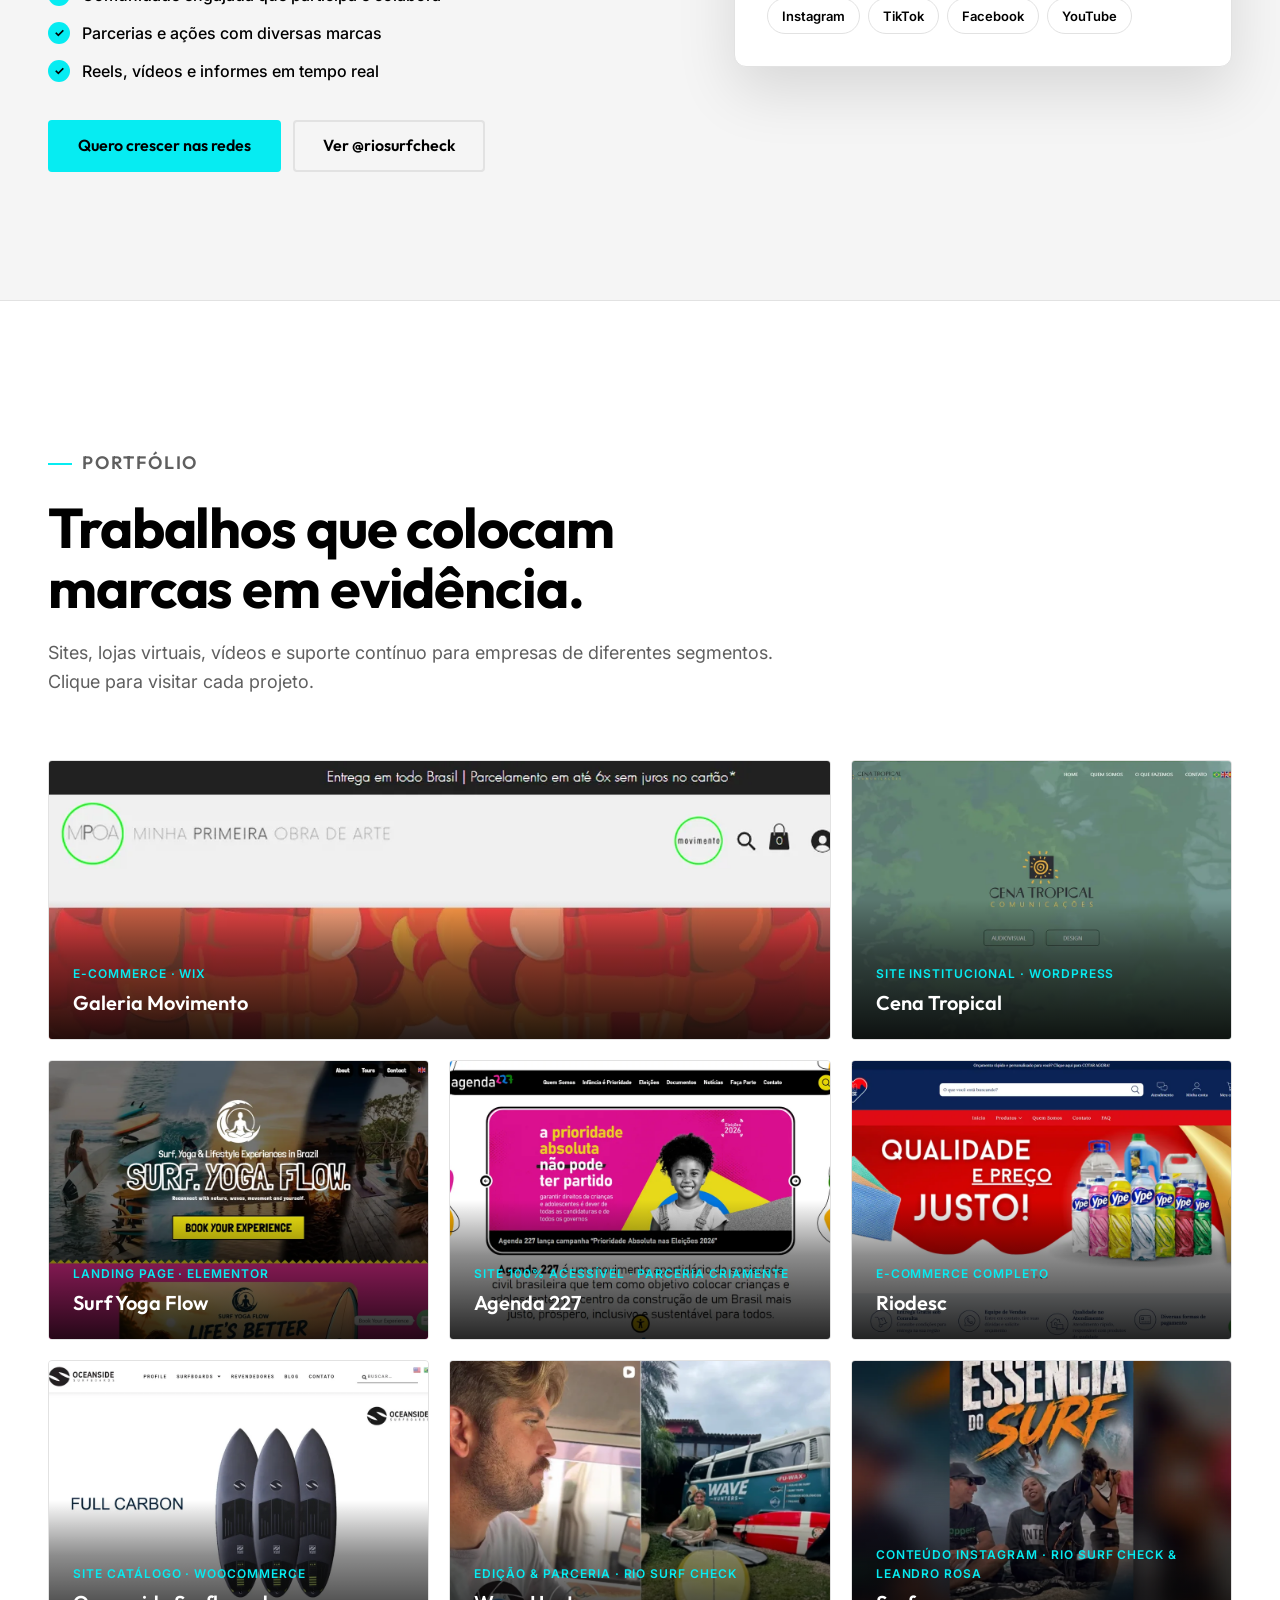
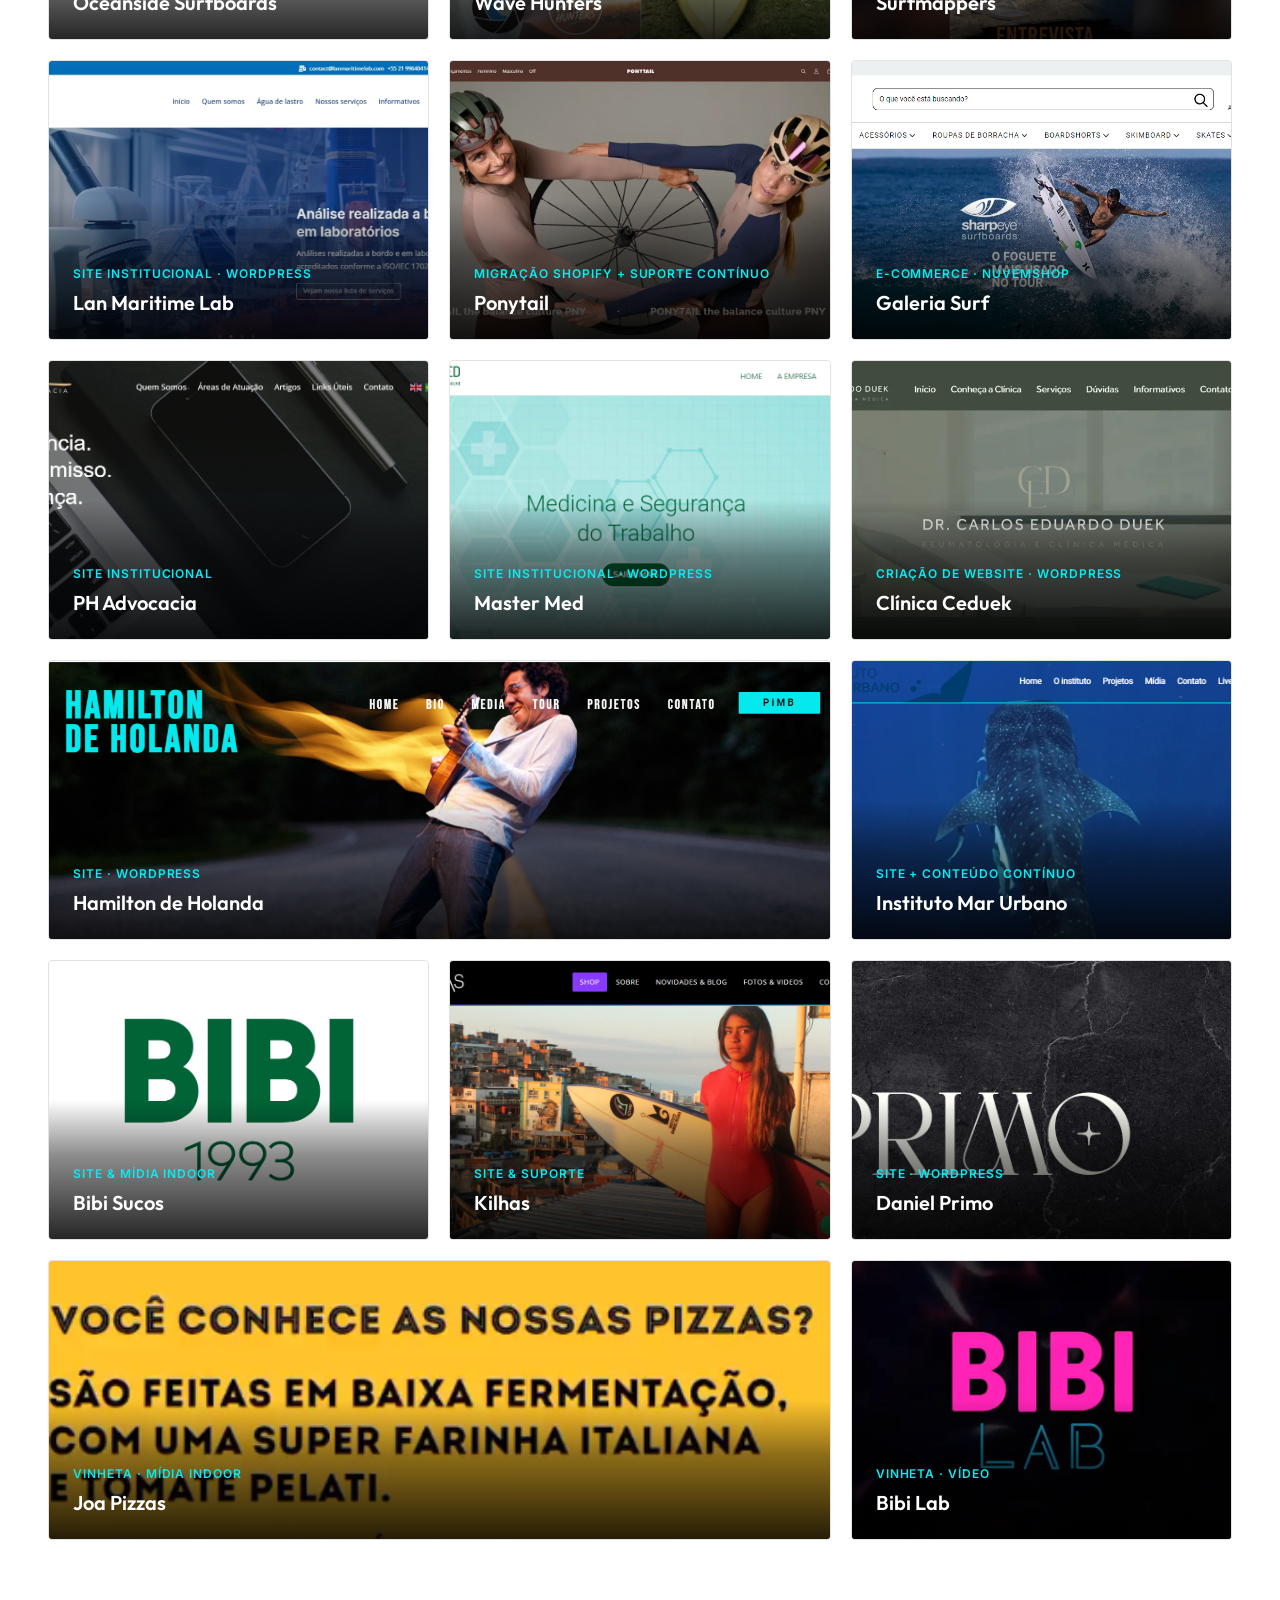
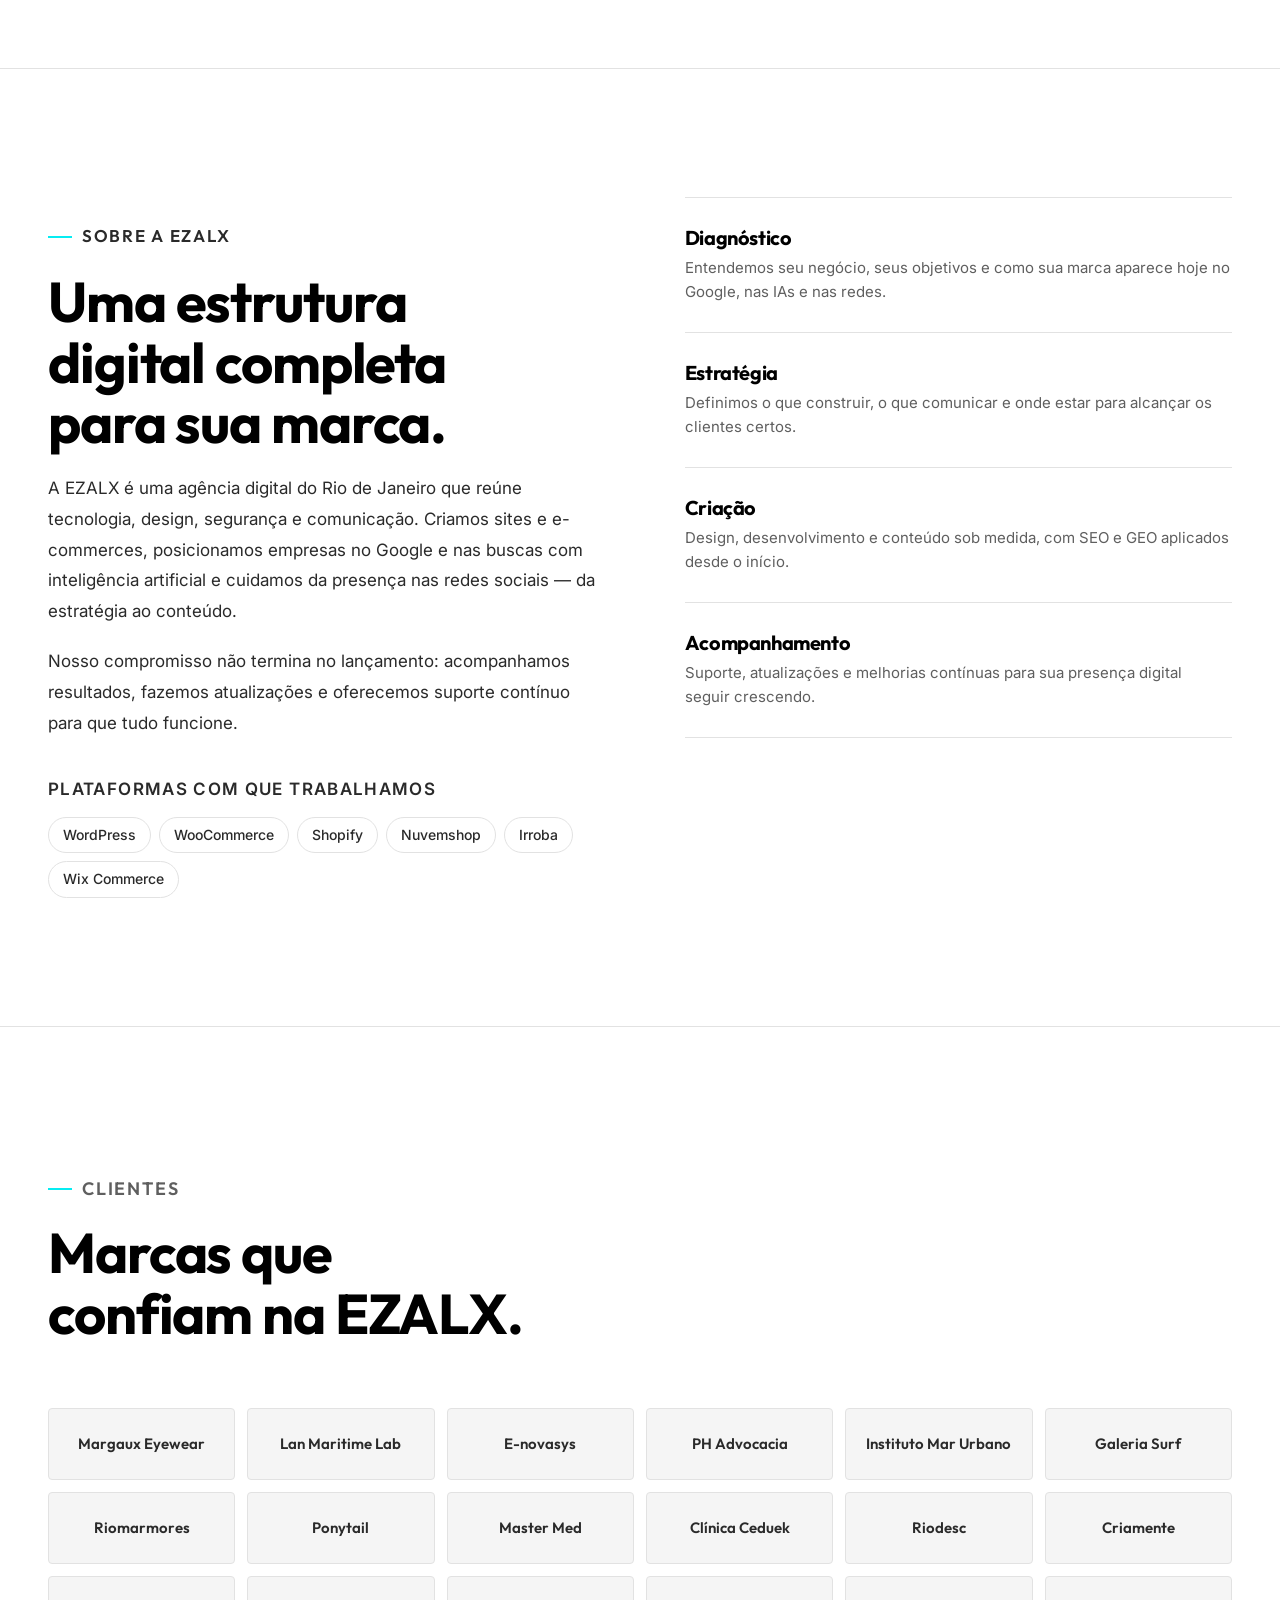
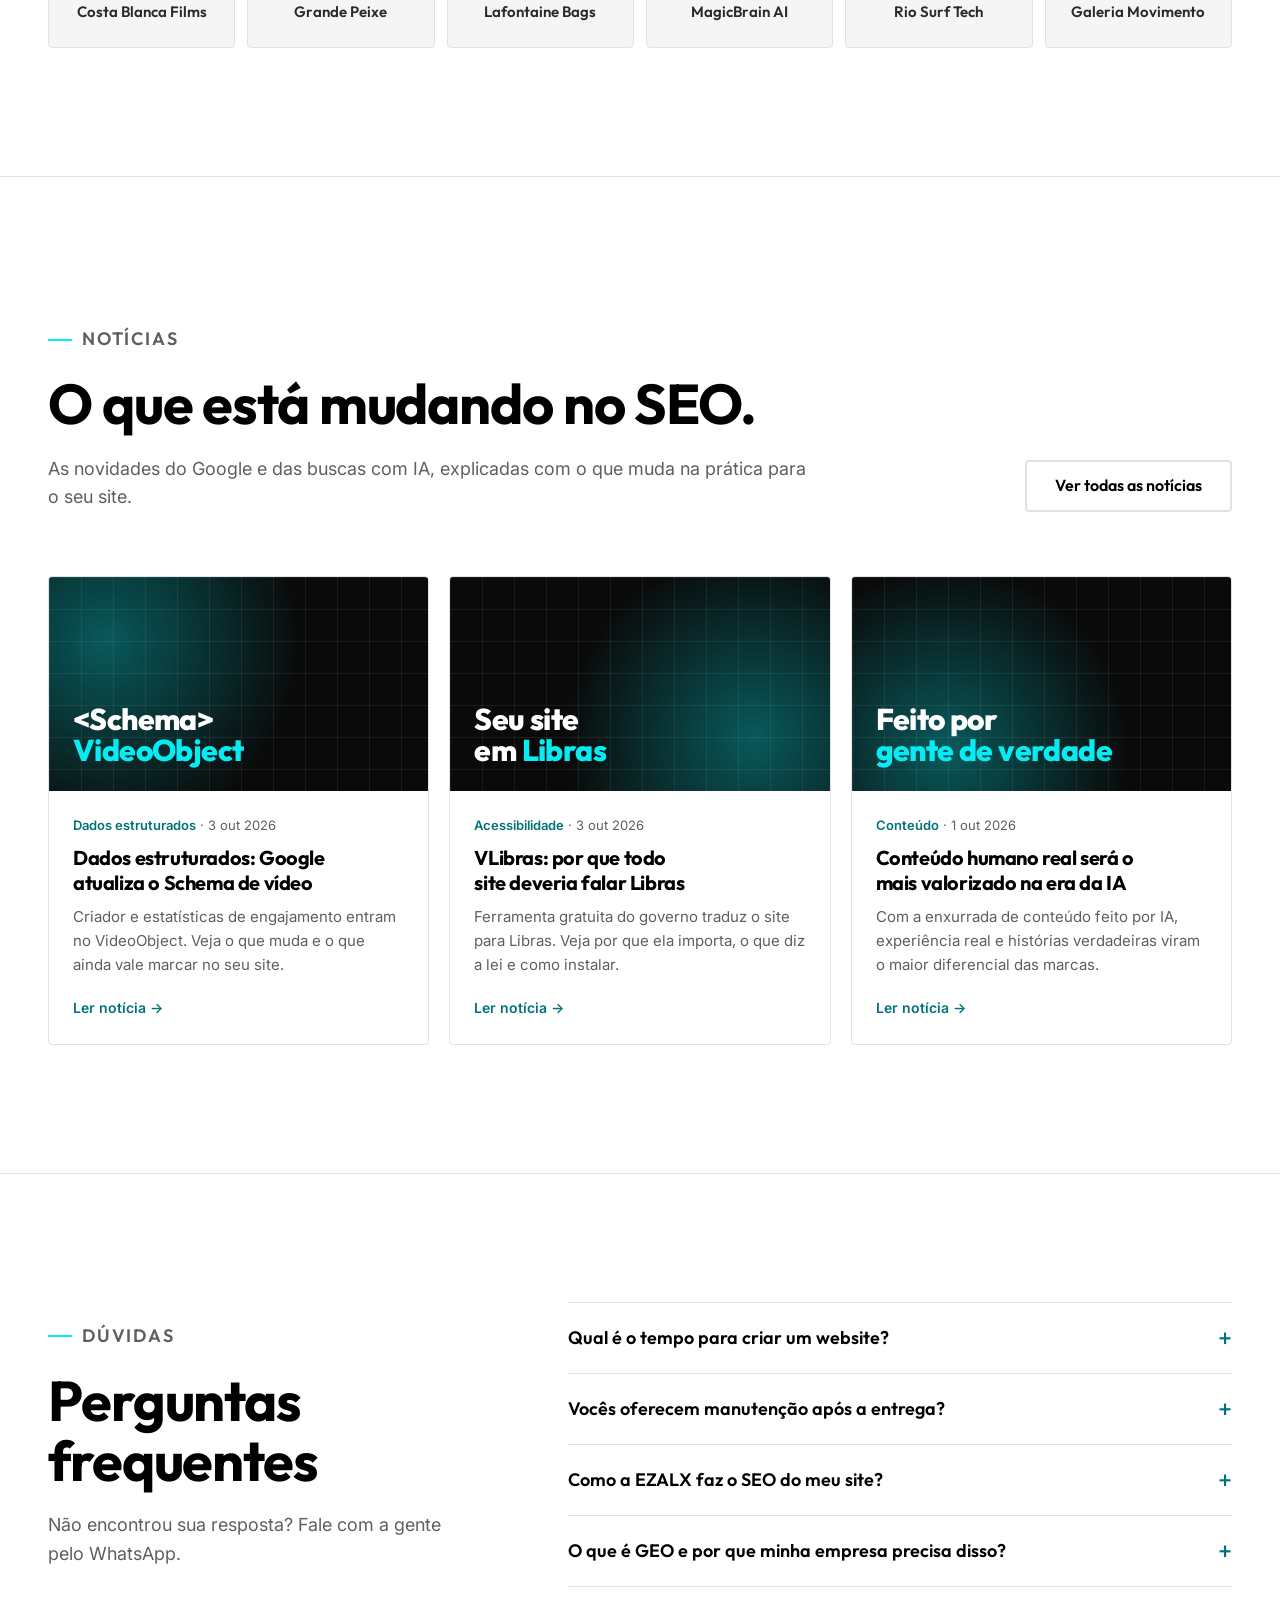
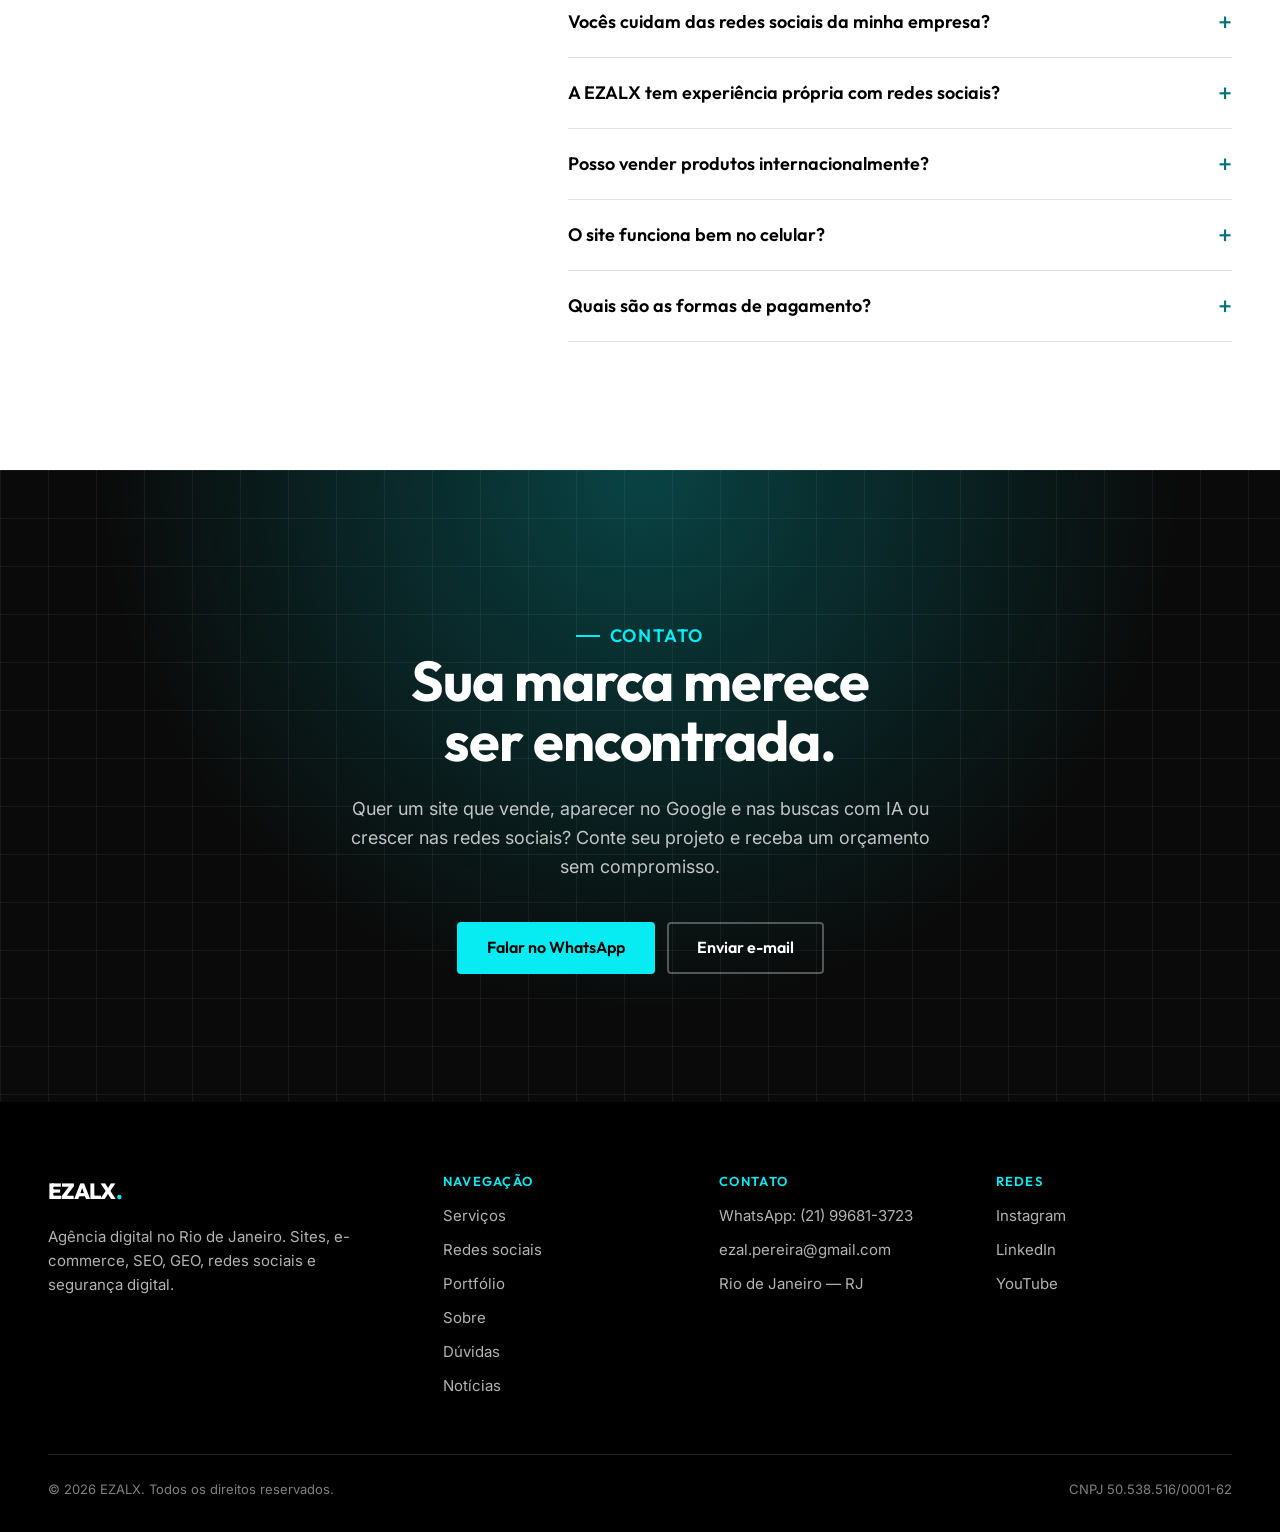
==== commit e0c250be: "Clinica Ceduek no portfolio - Novo card depois do Master Med: criacao de website WordPress   para a " ====
--- a/index.html
+++ b/index.html
@@ -1253,6 +1253,10 @@
                         <img src="images/portfolio/mastermed.webp" alt="Site da Master Med, medicina e segurança do trabalho, criado pela EZALX" loading="lazy" width="1050" height="700">
                         <span class="project-info"><span class="project-type">Site institucional · WordPress</span><span class="project-title">Master Med</span></span>
                     </a>
+                    <a class="project" href="https://ceduek.com.br/" target="_blank" rel="noopener">
+                        <img src="images/portfolio/ceduek.webp" alt="Site da Clínica Ceduek, do Dr. Carlos Eduardo Duek, reumatologia e clínica médica, criado pela EZALX" loading="lazy" width="1050" height="467">
+                        <span class="project-info"><span class="project-type">Criação de website · WordPress</span><span class="project-title">Clínica Ceduek</span></span>
+                    </a>
                     <a class="project project--wide" href="https://hamiltondeholanda.com/" target="_blank" rel="noopener">
                         <img src="images/portfolio/hamilton-de-holanda.webp" alt="Site do músico Hamilton de Holanda criado pela EZALX" loading="lazy" width="1050" height="700">
                         <span class="project-info"><span class="project-type">Site · WordPress</span><span class="project-title">Hamilton de Holanda</span></span>
@@ -1332,6 +1336,7 @@
                     <li><a href="https://riomarmores.com.br/" target="_blank" rel="noopener">Riomarmores</a></li>
                     <li><a href="https://ponytail.com.br/" target="_blank" rel="noopener">Ponytail</a></li>
                     <li><a href="https://mastermedsst.com.br/" target="_blank" rel="noopener">Master Med</a></li>
+                    <li><a href="https://ceduek.com.br/" target="_blank" rel="noopener">Clínica Ceduek</a></li>
                     <li><a href="https://www.riodesc.com.br/" target="_blank" rel="noopener">Riodesc</a></li>
                     <li><a href="https://criamente.com/" target="_blank" rel="noopener">Criamente</a></li>
                     <li><a href="https://costablancafilms.com/" target="_blank" rel="noopener">Costa Blanca Films</a></li>
